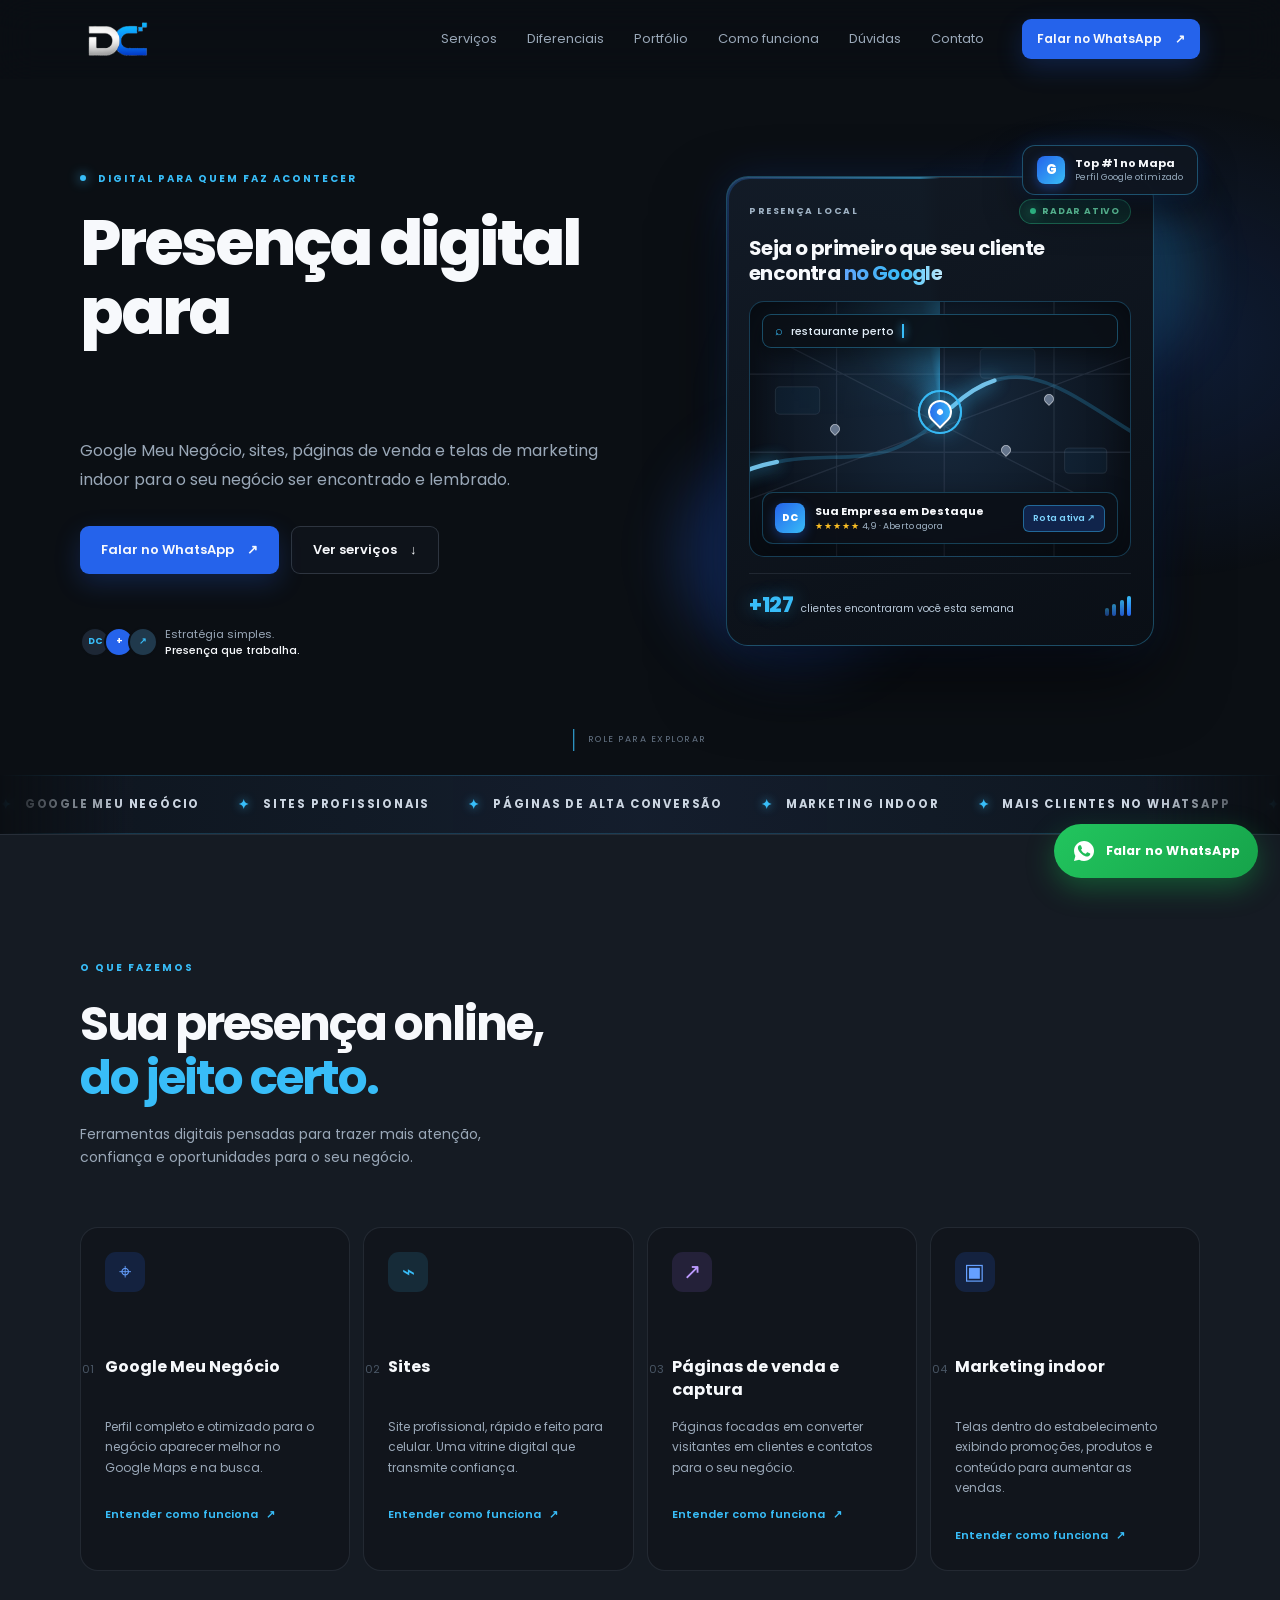
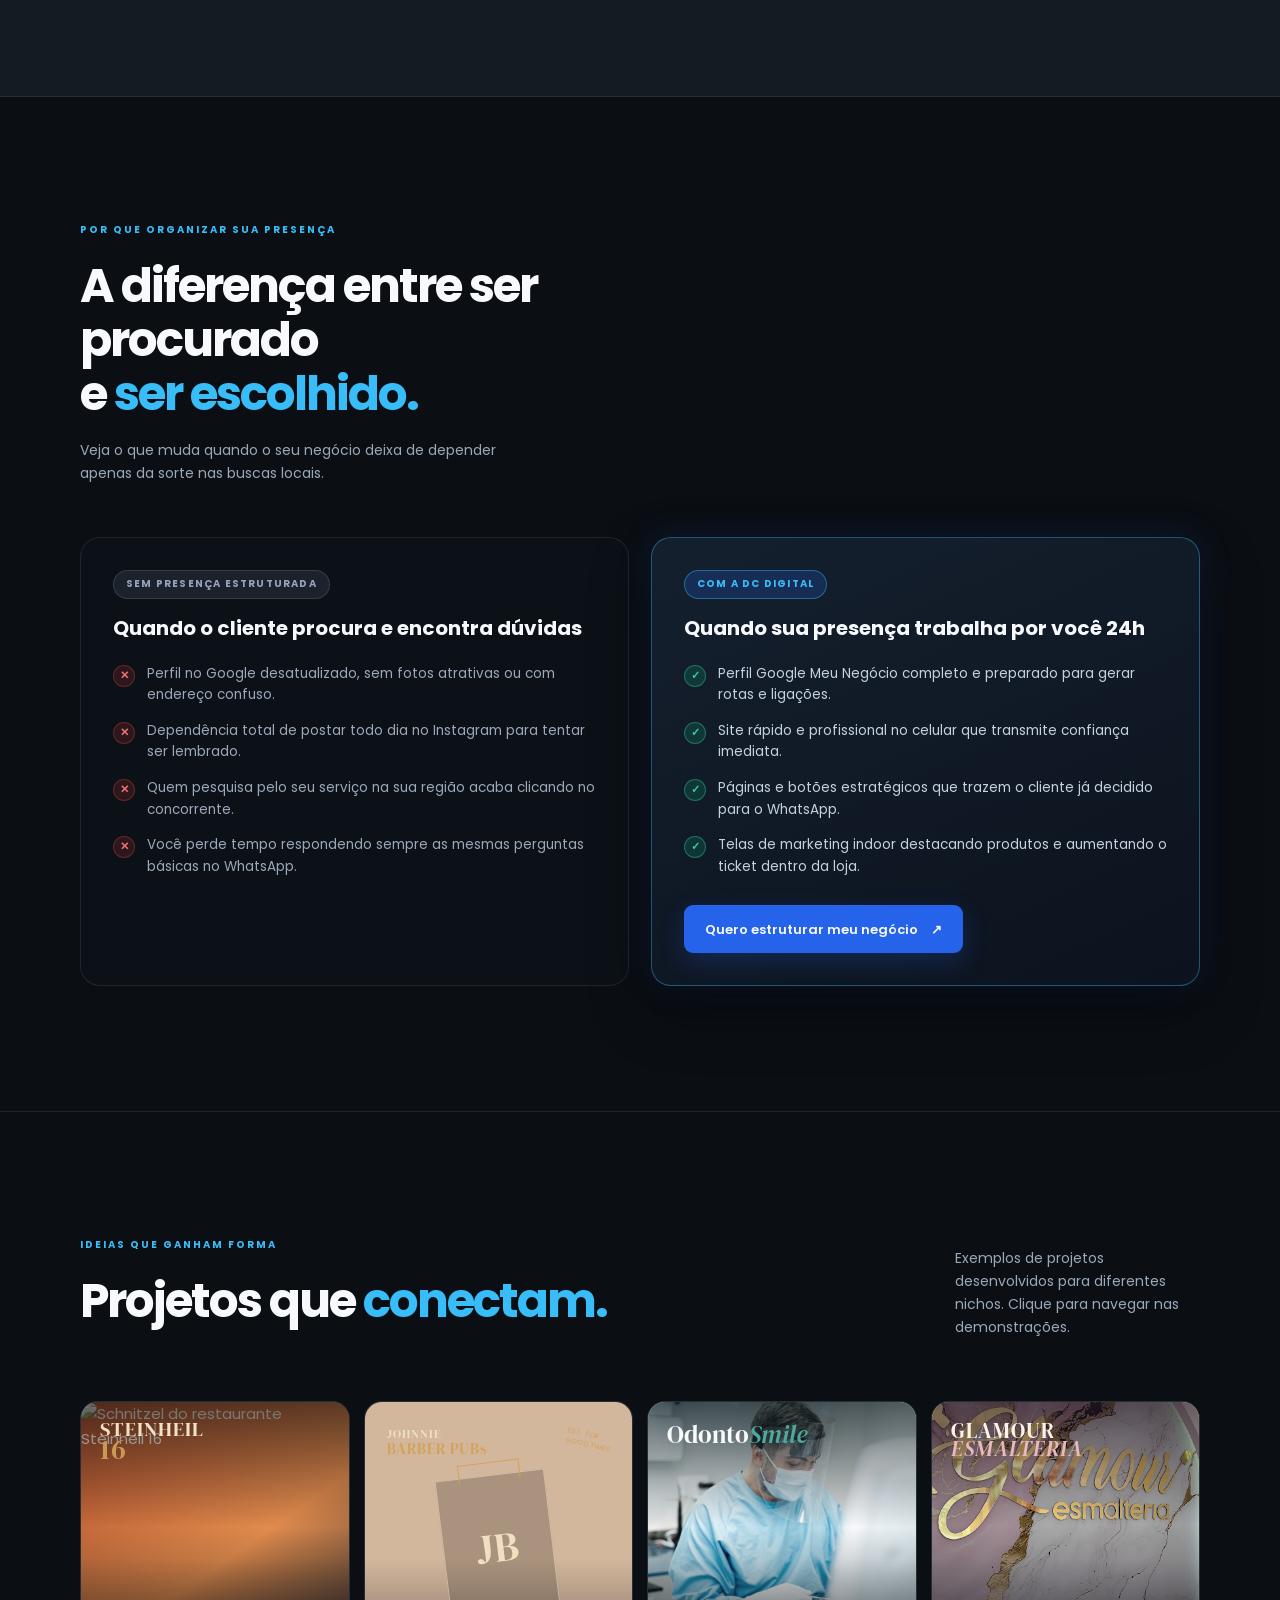
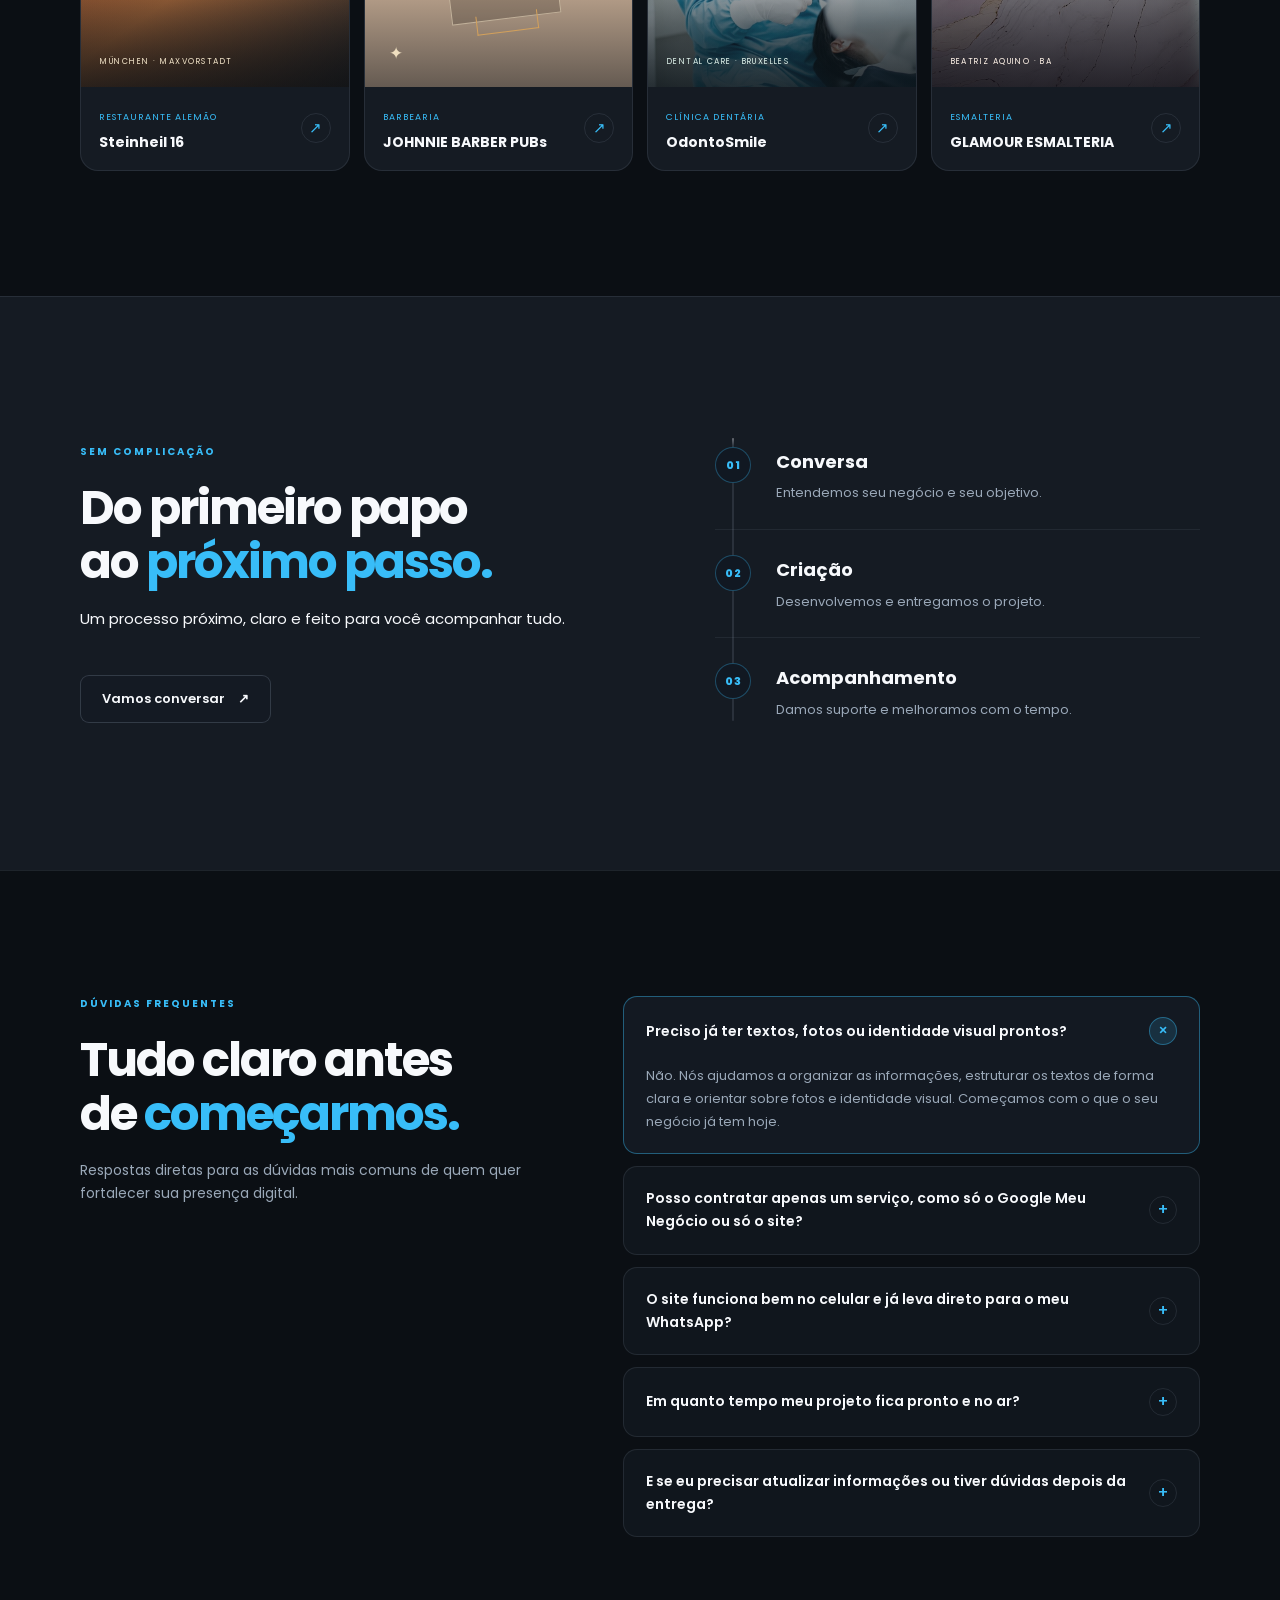
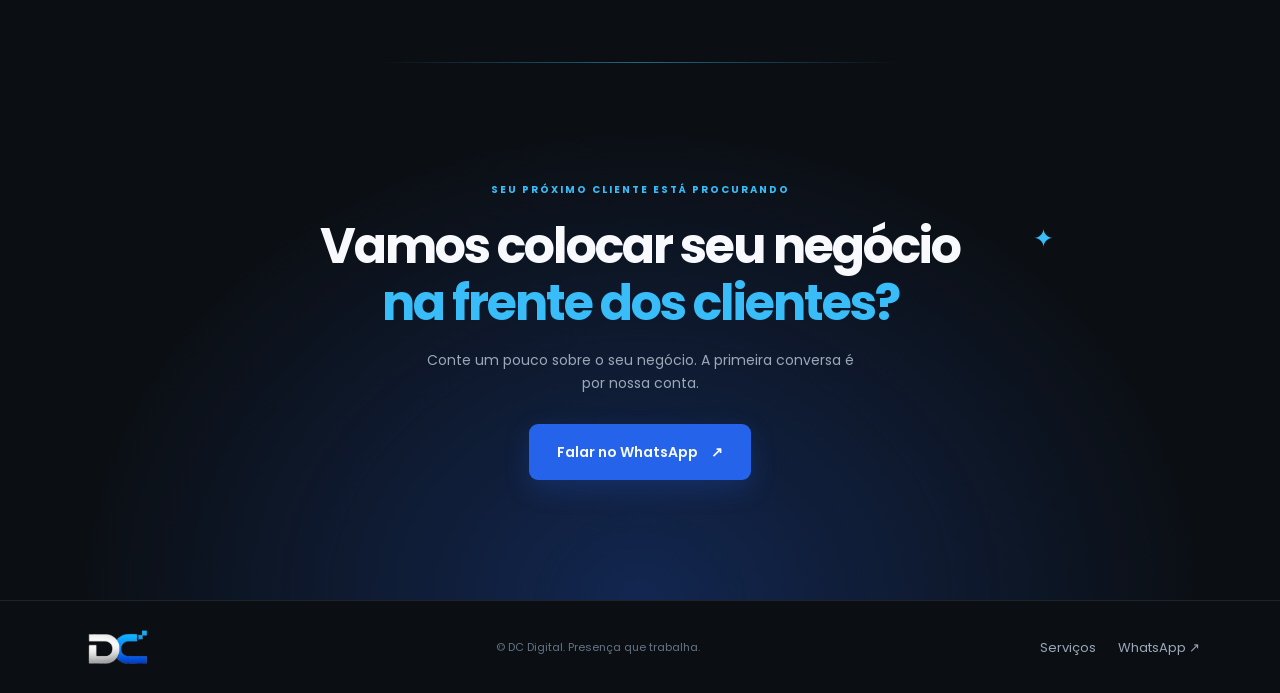
==== index.html @ 8aa562e2 "Add rotating hero niches, infinite marquee strip, cursor spotlight cards, and energized process time" ====
<!doctype html>
<html lang="pt-BR" data-whatsapp-number="5577999172059">
  <head>
    <meta charset="UTF-8" />
    <meta name="viewport" content="width=device-width, initial-scale=1.0" />
    <meta name="description" content="A DC Digital cria presença digital para negócios locais com Google Meu Negócio, sites, páginas de venda e marketing indoor." />
    <meta name="theme-color" content="#0b0f14" />
    <link rel="canonical" href="https://dcdigital.tec.br/" />
    <meta property="og:type" content="website" />
    <meta property="og:locale" content="pt_BR" />
    <meta property="og:url" content="https://dcdigital.tec.br/" />
    <meta property="og:site_name" content="DC Digital" />
    <meta property="og:title" content="DC Digital | Presença digital para negócios locais" />
    <meta property="og:description" content="Google Meu Negócio, sites, páginas de venda e telas de marketing indoor para o seu negócio ser encontrado e lembrado." />
    <meta property="og:image" content="https://dcdigital.tec.br/imagens/Logo.png" />
    <meta name="twitter:card" content="summary_large_image" />
    <meta name="twitter:title" content="DC Digital | Presença digital para negócios locais" />
    <meta name="twitter:description" content="Google Meu Negócio, sites, páginas de venda e telas de marketing indoor para o seu negócio ser encontrado e lembrado." />
    <meta name="twitter:image" content="https://dcdigital.tec.br/imagens/Logo.png" />
    <title>DC Digital | Presença digital para negócios locais</title>
    <link rel="icon" type="image/png" href="imagens/logo-symbol.png" />
    <link rel="apple-touch-icon" href="imagens/logo-symbol.png" />
    <link rel="preconnect" href="https://fonts.googleapis.com" />
    <link rel="preconnect" href="https://fonts.gstatic.com" crossorigin />
    <link href="https://fonts.googleapis.com/css2?family=DM+Serif+Display:ital@0;1&family=Poppins:wght@400;500;600;700;800&display=swap" rel="stylesheet" />
    <link rel="stylesheet" href="styles.css?v=5" />
    <script defer src="script.js?v=5"></script>
    <script defer src="hero-interactions.js?v=5"></script>
    <script type="application/ld+json">
      {
        "@context": "https://schema.org",
        "@graph": [
          {
            "@type": "ProfessionalService",
            "@id": "https://dcdigital.tec.br/#organization",
            "name": "DC Digital",
            "url": "https://dcdigital.tec.br/",
            "logo": "https://dcdigital.tec.br/imagens/Logo.png",
            "image": "https://dcdigital.tec.br/imagens/Logo.png",
            "description": "Presença digital para negócios locais com Google Meu Negócio, sites profissionais, páginas de venda e marketing indoor.",
            "telephone": "+55-77-99917-2059",
            "areaServed": "BR",
            "knowsAbout": [
              "Google Meu Negócio",
              "Criação de Sites",
              "Páginas de Venda e Captura",
              "Marketing Indoor"
            ]
          },
          {
            "@type": "FAQPage",
            "mainEntity": [
              {
                "@type": "Question",
                "name": "Preciso já ter textos, fotos ou identidade visual prontos?",
                "acceptedAnswer": {
                  "@type": "Answer",
                  "text": "Não. Nós ajudamos a organizar as informações, estruturar os textos de forma clara e orientar sobre fotos e identidade visual. Começamos com o que o seu negócio já tem hoje."
                }
              },
              {
                "@type": "Question",
                "name": "Posso contratar apenas um serviço, como só o Google Meu Negócio ou só o site?",
                "acceptedAnswer": {
                  "@type": "Answer",
                  "text": "Sim! Você não precisa contratar pacotes fechados. Na nossa conversa inicial, entendemos o momento atual da sua empresa e indicamos a solução que trará retorno mais rápido."
                }
              },
              {
                "@type": "Question",
                "name": "O site funciona bem no celular e já leva direto para o meu WhatsApp?",
                "acceptedAnswer": {
                  "@type": "Answer",
                  "text": "Com certeza. Todos os nossos projetos são desenhados primeiro para telas de celular e contam com botões estratégicos integrados ao seu WhatsApp."
                }
              }
            ]
          }
        ]
      }
    </script>
  </head>
  <body>
    <header class="site-header" id="top">
      <div class="container header-inner">
        <a class="brand" href="#top" aria-label="DC Digital, início">
          <img class="brand-logo" src="imagens/logo-symbol.png" alt="DC Digital" />
        </a>
        <nav class="desktop-nav" aria-label="Navegação principal">
          <a href="#servicos">Serviços</a>
          <a href="#comparativo">Diferenciais</a>
          <a href="#portfolio">Portfólio</a>
          <a href="#processo">Como funciona</a>
          <a href="#duvidas">Dúvidas</a>
          <a href="#contato">Contato</a>
        </nav>
        <a class="button button-small button-primary header-cta whatsapp-link" data-whatsapp-text="Olá! Vim pelo topo do site da DC Digital e quero fortalecer a presença digital do meu negócio." href="#contato">
          Falar no WhatsApp <span aria-hidden="true">↗</span>
        </a>
        <button class="menu-toggle" type="button" aria-label="Abrir menu" aria-expanded="false" aria-controls="mobile-menu">
          <span></span><span></span><span></span>
        </button>
      </div>
      <nav class="mobile-nav" id="mobile-menu" aria-label="Navegação móvel">
        <a href="#servicos">Serviços</a>
        <a href="#comparativo">Diferenciais</a>
        <a href="#portfolio">Portfólio</a>
        <a href="#processo">Como funciona</a>
        <a href="#duvidas">Dúvidas</a>
        <a href="#contato">Contato</a>
        <a class="button button-primary whatsapp-link" data-whatsapp-text="Olá! Vim pelo menu do site da DC Digital e quero conversar sobre o meu negócio." href="#contato">Falar no WhatsApp <span aria-hidden="true">↗</span></a>
      </nav>
    </header>

    <main>
      <section class="hero section-grid" aria-labelledby="hero-title">
        <div class="container hero-content">
          <div class="hero-copy reveal">
            <p class="eyebrow"><span class="eyebrow-dot"></span> Digital para quem faz acontecer</p>
            <h1 id="hero-title">Presença digital para <span class="hero-rotating-word" data-rotating-word>negócios locais</span></h1>
            <p class="hero-text">Google Meu Negócio, sites, páginas de venda e telas de marketing indoor para o seu negócio ser encontrado e lembrado.</p>
            <div class="hero-actions"><a class="button button-primary whatsapp-link" data-whatsapp-text="Olá! Vim pelo site da DC Digital e quero colocar meu negócio em destaque no Google e no digital." href="#contato">Falar no WhatsApp <span aria-hidden="true">↗</span></a><a class="button button-secondary" href="#servicos">Ver serviços <span aria-hidden="true">↓</span></a></div>
            <div class="hero-proof" aria-label="Especialidade da DC Digital"><div class="avatar-stack" aria-hidden="true"><span>DC</span><span>+</span><span>↗</span></div><p>Estratégia simples.<br /><strong>Presença que trabalha.</strong></p></div>
          </div>
          <div class="hero-visual hero-visual-modern reveal reveal-delay" aria-label="Demonstração ilustrativa de um negócio encontrado no Google">
            <div class="visual-glow"></div>
            <div class="cinematic-ambient-orb orb-a" aria-hidden="true"></div>
            <div class="cinematic-ambient-orb orb-b" aria-hidden="true"></div>

            <div class="hero-float-card hero-float-google" data-parallax-depth="1.5" tabindex="0">
              <span class="hero-float-icon">G</span>
              <div>
                <strong>Top #1 no Mapa</strong>
                <small>Perfil Google otimizado</small>
              </div>
            </div>

            <div class="dashboard-card dashboard-card-modern" data-hero-card>
              <div class="card-border-beam" aria-hidden="true"></div>
              <div class="dashboard-top modern-top">
                <span class="mini-label">PRESENÇA LOCAL</span>
                <span class="live-dot"><i></i> RADAR ATIVO</span>
              </div>
              <div class="modern-title">Seja o primeiro que seu cliente encontra <span>no Google</span></div>

              <div class="map-panel map-panel-modern">
                <div class="map-radar-sweep" aria-hidden="true"></div>
                <div class="map-search">
                  <span class="search-icon">⌕</span>
                  <span class="map-search-text" data-search-text></span>
                  <i aria-hidden="true"></i>
                </div>

                <svg class="map-svg" viewBox="0 0 360 220" aria-hidden="true">
                  <path d="M-20 58H380M-20 132H380M82-15V235M184-15V235M288-15V235M18 22L345 190M-10 180L365 40" />
                  <path class="map-road-main" d="M-20 156C72 114 114 166 184 96S296 74 380 124" />
                  <path class="map-road-pulse" d="M-20 156C72 114 114 166 184 96S296 74 380 124" />
                  <rect x="24" y="70" width="42" height="26" rx="4" />
                  <rect x="218" y="34" width="52" height="28" rx="4" />
                  <rect x="298" y="128" width="40" height="24" rx="4" />
                </svg>

                <span class="map-pin map-pin-muted map-pin-a" data-pin-message="Busca a 400m" tabindex="0"><b>Busca a 400m</b></span>
                <span class="map-pin map-pin-muted map-pin-b" data-pin-message="Cliente próximo" tabindex="0"><b>Cliente próximo</b></span>
                <span class="map-pin map-pin-muted map-pin-c" data-pin-message="Rota iniciada" tabindex="0"><b>Rota iniciada</b></span>
                <span class="map-pin map-pin-client" data-pin-message="Sua empresa em destaque" tabindex="0">
                  <i></i>
                  <b>Sua empresa em destaque</b>
                </span>

                <div class="business-profile">
                  <div class="profile-heading">
                    <span class="profile-avatar">DC</span>
                    <div class="profile-info">
                      <strong>Sua Empresa em Destaque</strong>
                      <small><span class="stars">★★★★★</span> 4,9 · Aberto agora</small>
                    </div>
                    <span class="profile-badge">Rota ativa ↗</span>
                  </div>
                </div>
              </div>

              <div class="hero-metrics-bar">
                <div class="hero-counter">
                  <strong data-counter>+127</strong>
                  <span>clientes encontraram você esta semana</span>
                </div>
                <div class="hero-signal" aria-label="Alcance em alta">
                  <div class="signal-bars"><i></i><i></i><i></i><i></i></div>
                </div>
              </div>
            </div>

            <div class="cinematic-toast-stage" aria-live="polite">
              <div class="hero-notification notification-call">
                <span class="notif-icon icon-wa">◔</span>
                <div>
                  <strong>Novo contato no WhatsApp</strong>
                  <small>Cliente veio pelo Google · agora</small>
                </div>
              </div>
              <div class="hero-notification notification-review">
                <span class="notif-icon icon-star">★</span>
                <div>
                  <strong>Nova avaliação 5,0 estrelas</strong>
                  <small>"Atendimento excelente!" · há 2 min</small>
                </div>
              </div>
              <div class="hero-notification notification-message">
                <span class="notif-icon icon-route">↗</span>
                <div>
                  <strong>Cliente iniciou rota no Maps</strong>
                  <small>A 600m do seu endereço · agora</small>
                </div>
              </div>
            </div>
          </div>
        </div><a class="scroll-hint" href="#servicos" aria-label="Rolar para serviços"><span></span> role para explorar</a>
      </section>

      <div class="marquee-strip" aria-label="Soluções e segmentos atendidos pela DC Digital">
        <div class="marquee-track">
          <div class="marquee-group">
            <span><i>✦</i> GOOGLE MEU NEGÓCIO</span>
            <span><i>✦</i> SITES PROFISSIONAIS</span>
            <span><i>✦</i> PÁGINAS DE ALTA CONVERSÃO</span>
            <span><i>✦</i> MARKETING INDOOR</span>
            <span><i>✦</i> MAIS CLIENTES NO WHATSAPP</span>
            <span><i>✦</i> CLÍNICAS E CONSULTÓRIOS</span>
            <span><i>✦</i> RESTAURANTES E BARES</span>
            <span><i>✦</i> BARBEARIAS E SALÕES</span>
            <span><i>✦</i> DESTAQUE NAS BUSCAS LOCAIS</span>
          </div>
          <div class="marquee-group" aria-hidden="true">
            <span><i>✦</i> GOOGLE MEU NEGÓCIO</span>
            <span><i>✦</i> SITES PROFISSIONAIS</span>
            <span><i>✦</i> PÁGINAS DE ALTA CONVERSÃO</span>
            <span><i>✦</i> MARKETING INDOOR</span>
            <span><i>✦</i> MAIS CLIENTES NO WHATSAPP</span>
            <span><i>✦</i> CLÍNICAS E CONSULTÓRIOS</span>
            <span><i>✦</i> RESTAURANTES E BARES</span>
            <span><i>✦</i> BARBEARIAS E SALÕES</span>
            <span><i>✦</i> DESTAQUE NAS BUSCAS LOCAIS</span>
          </div>
        </div>
      </div>

      <section class="services section-pad" id="servicos" aria-labelledby="services-title">
        <div class="container">
          <div class="section-heading reveal"><p class="eyebrow">O que fazemos</p><h2 id="services-title">Sua presença online,<br /><span>do jeito certo.</span></h2><p>Ferramentas digitais pensadas para trazer mais atenção, confiança e oportunidades para o seu negócio.</p></div>
          <div class="services-grid">
            <article class="service-card spotlight-card reveal"><div class="service-icon icon-blue" aria-hidden="true">⌖</div><span class="card-number">01</span><h3>Google Meu Negócio</h3><p>Perfil completo e otimizado para o negócio aparecer melhor no Google Maps e na busca.</p><a href="servicos.html#google" class="text-link">Entender como funciona <span aria-hidden="true">↗</span></a></article>
            <article class="service-card spotlight-card reveal reveal-delay-1"><div class="service-icon icon-cyan" aria-hidden="true">⌁</div><span class="card-number">02</span><h3>Sites</h3><p>Site profissional, rápido e feito para celular. Uma vitrine digital que transmite confiança.</p><a href="servicos.html#sites" class="text-link">Entender como funciona <span aria-hidden="true">↗</span></a></article>
            <article class="service-card spotlight-card reveal reveal-delay-2"><div class="service-icon icon-purple" aria-hidden="true">↗</div><span class="card-number">03</span><h3>Páginas de venda e captura</h3><p>Páginas focadas em converter visitantes em clientes e contatos para o seu negócio.</p><a href="servicos.html#paginas" class="text-link">Entender como funciona <span aria-hidden="true">↗</span></a></article>
            <article class="service-card spotlight-card reveal reveal-delay-3"><div class="service-icon icon-blue" aria-hidden="true">▣</div><span class="card-number">04</span><h3>Marketing indoor</h3><p>Telas dentro do estabelecimento exibindo promoções, produtos e conteúdo para aumentar as vendas.</p><a href="servicos.html#indoor" class="text-link">Entender como funciona <span aria-hidden="true">↗</span></a></article>
          </div>
        </div>
      </section>

      <section class="comparison section-pad" id="comparativo" aria-labelledby="comparison-title">
        <div class="container">
          <div class="section-heading reveal">
            <p class="eyebrow">Por que organizar sua presença</p>
            <h2 id="comparison-title">A diferença entre ser procurado<br />e <span>ser escolhido.</span></h2>
            <p>Veja o que muda quando o seu negócio deixa de depender apenas da sorte nas buscas locais.</p>
          </div>
          <div class="comparison-grid">
            <article class="compare-card compare-before spotlight-card reveal">
              <span class="compare-badge badge-muted">Sem presença estruturada</span>
              <h3>Quando o cliente procura e encontra dúvidas</h3>
              <ul class="compare-list">
                <li><span class="icon-no" aria-hidden="true">✕</span> Perfil no Google desatualizado, sem fotos atrativas ou com endereço confuso.</li>
                <li><span class="icon-no" aria-hidden="true">✕</span> Dependência total de postar todo dia no Instagram para tentar ser lembrado.</li>
                <li><span class="icon-no" aria-hidden="true">✕</span> Quem pesquisa pelo seu serviço na sua região acaba clicando no concorrente.</li>
                <li><span class="icon-no" aria-hidden="true">✕</span> Você perde tempo respondendo sempre as mesmas perguntas básicas no WhatsApp.</li>
              </ul>
            </article>
            <article class="compare-card compare-after spotlight-card reveal reveal-delay-1">
              <span class="compare-badge badge-highlight">Com a DC Digital</span>
              <h3>Quando sua presença trabalha por você 24h</h3>
              <ul class="compare-list">
                <li><span class="icon-yes" aria-hidden="true">✓</span> Perfil Google Meu Negócio completo e preparado para gerar rotas e ligações.</li>
                <li><span class="icon-yes" aria-hidden="true">✓</span> Site rápido e profissional no celular que transmite confiança imediata.</li>
                <li><span class="icon-yes" aria-hidden="true">✓</span> Páginas e botões estratégicos que trazem o cliente já decidido para o WhatsApp.</li>
                <li><span class="icon-yes" aria-hidden="true">✓</span> Telas de marketing indoor destacando produtos e aumentando o ticket dentro da loja.</li>
              </ul>
              <a class="button button-primary whatsapp-link compare-cta" data-whatsapp-text="Olá! Vi o comparativo no site da DC Digital e quero estruturar a presença digital do meu negócio." href="#contato">
                Quero estruturar meu negócio <span aria-hidden="true">↗</span>
              </a>
            </article>
          </div>
        </div>
      </section>

      <section class="portfolio section-pad" id="portfolio" aria-labelledby="portfolio-title">
        <div class="container">
          <div class="section-heading portfolio-heading reveal"><div><p class="eyebrow">Ideias que ganham forma</p><h2 id="portfolio-title">Projetos que <span>conectam.</span></h2></div><p>Exemplos de projetos desenvolvidos para diferentes nichos. Clique para navegar nas demonstrações.</p></div>
          <div class="portfolio-grid">
            <article class="project-card project-restaurant reveal"><a class="project-card-hit" href="restaurante.html" aria-label="Conhecer página de referência do Steinheil 16"><div class="project-art" role="img" aria-label="Imagem de referência do restaurante Steinheil 16"><div class="restaurant-card-brand">STEINHEIL<br /><strong>16</strong></div><div class="restaurant-card-image"><img src="https://cdn.prod.website-files.com/65c3b4971cfc9b8206b994d2/6adef4939ea64756f86c7ba3_Steinheil_Okt_2026-157-p-800.avif" alt="Schnitzel do restaurante Steinheil 16" /></div><span class="restaurant-card-label">MÜNCHEN · MAXVORSTADT</span></div><div class="project-info"><div><span class="project-tag">Restaurante alemão</span><h3>Steinheil 16</h3></div><span class="project-link" aria-hidden="true">↗</span></div></a></article>
            <article class="project-card project-barber reveal reveal-delay-1"><a class="project-card-hit" href="barbearia.html" aria-label="Conhecer página de referência da JOHNNIE BARBER PUBs"><div class="project-art" role="img" aria-label="Imagem de referência da página JOHNNIE BARBER PUBs"><div class="barber-card-brand">JOHNNIE<br /><strong>BARBER PUBs</strong></div><div class="barber-card-monogram">JB</div><span class="barber-card-stamp">EST. FOR<br />GOOD TIMES</span><span class="barber-card-star">✦</span></div><div class="project-info"><div><span class="project-tag">Barbearia</span><h3>JOHNNIE BARBER PUBs</h3></div><span class="project-link" aria-hidden="true">↗</span></div></a></article>
            <article class="project-card project-clinic reveal reveal-delay-2"><a class="project-card-hit" href="clinica.html" aria-label="Conhecer página de referência da OdontoSmile"><div class="project-art" role="img" aria-label="Imagem de referência da clínica OdontoSmile"><div class="clinic-card-image"><img src="imagens/odontosmile-clinica.jpeg" alt="Interior da clínica OdontoSmile" /></div><div class="clinic-card-brand">Odonto<em>Smile</em></div><span class="clinic-card-label">DENTAL CARE · BRUXELLES</span></div><div class="project-info"><div><span class="project-tag">Clínica dentária</span><h3>OdontoSmile</h3></div><span class="project-link" aria-hidden="true">↗</span></div></a></article>
            <article class="project-card project-salon reveal reveal-delay-3"><a class="project-card-hit" href="salao.html" aria-label="Conhecer página de referência da GLAMOUR ESMALTERIA BEATRIZ AQUINO"><div class="project-art" role="img" aria-label="Imagem de referência da GLAMOUR ESMALTERIA BEATRIZ AQUINO"><div class="salon-card-image"><img src="imagens/glamour-esmalteria.jpeg" alt="Foto pública da GLAMOUR ESMALTERIA BEATRIZ AQUINO" /></div><div class="salon-card-brand">GLAMOUR<br /><em>ESMALTERIA</em></div><span class="salon-card-label">BEATRIZ AQUINO · BA</span></div><div class="project-info"><div><span class="project-tag">Esmalteria</span><h3>GLAMOUR ESMALTERIA</h3></div><span class="project-link" aria-hidden="true">↗</span></div></a></article>
          </div>
        </div>
      </section>

      <section class="process section-pad" id="processo" aria-labelledby="process-title">
        <div class="container process-layout"><div class="section-heading reveal"><p class="eyebrow">Sem complicação</p><h2 id="process-title">Do primeiro papo<br />ao <span>próximo passo.</span></h2><p>Um processo próximo, claro e feito para você acompanhar tudo.</p><a class="button button-secondary whatsapp-link" data-whatsapp-text="Olá! Quero entender como funciona o processo da DC Digital para o meu negócio." href="#contato">Vamos conversar <span aria-hidden="true">↗</span></a></div><ol class="steps steps-energized"><div class="steps-energy-track" aria-hidden="true"><span class="steps-energy-beam"></span></div><li class="step reveal reveal-delay-1"><span class="step-number">01</span><div><h3>Conversa</h3><p>Entendemos seu negócio e seu objetivo.</p></div></li><li class="step reveal reveal-delay-2"><span class="step-number">02</span><div><h3>Criação</h3><p>Desenvolvemos e entregamos o projeto.</p></div></li><li class="step reveal reveal-delay-3"><span class="step-number">03</span><div><h3>Acompanhamento</h3><p>Damos suporte e melhoramos com o tempo.</p></div></li></ol></div>
      </section>

      <section class="faq section-pad" id="duvidas" aria-labelledby="faq-title">
        <div class="container faq-layout">
          <div class="section-heading reveal">
            <p class="eyebrow">Dúvidas frequentes</p>
            <h2 id="faq-title">Tudo claro antes<br />de <span>começarmos.</span></h2>
            <p>Respostas diretas para as dúvidas mais comuns de quem quer fortalecer sua presença digital.</p>
          </div>
          <div class="faq-list">
            <details class="faq-item reveal" open>
              <summary>Preciso já ter textos, fotos ou identidade visual prontos?</summary>
              <p>Não. Nós ajudamos a organizar as informações, estruturar os textos de forma clara e orientar sobre fotos e identidade visual. Começamos com o que o seu negócio já tem hoje.</p>
            </details>
            <details class="faq-item reveal reveal-delay-1">
              <summary>Posso contratar apenas um serviço, como só o Google Meu Negócio ou só o site?</summary>
              <p>Sim! Você não precisa contratar pacotes fechados. Na nossa conversa inicial, entendemos o momento atual da sua empresa e indicamos a solução que trará retorno mais rápido.</p>
            </details>
            <details class="faq-item reveal reveal-delay-2">
              <summary>O site funciona bem no celular e já leva direto para o meu WhatsApp?</summary>
              <p>Com certeza. Todos os nossos projetos são desenhados primeiro para telas de celular (onde a maioria dos clientes pesquisa) e contam com botões estratégicos integrados ao seu WhatsApp.</p>
            </details>
            <details class="faq-item reveal reveal-delay-3">
              <summary>Em quanto tempo meu projeto fica pronto e no ar?</summary>
              <p>A otimização do Google Meu Negócio e páginas de captura levam poucos dias. Sites completos e projetos de marketing indoor têm prazos combinados já no primeiro papo, com acompanhamento em cada etapa.</p>
            </details>
            <details class="faq-item reveal reveal-delay-3">
              <summary>E se eu precisar atualizar informações ou tiver dúvidas depois da entrega?</summary>
              <p>Você não fica na mão. Entregamos tudo funcionando e explicado de um jeito simples, além de continuarmos próximos para suporte, ajustes e novas campanhas.</p>
            </details>
          </div>
        </div>
      </section>

      <section class="contact-cta" id="contato" aria-labelledby="contact-title"><div class="container cta-inner reveal"><div class="cta-decoration" aria-hidden="true">✦</div><p class="eyebrow">Seu próximo cliente está procurando</p><h2 id="contact-title">Vamos colocar seu negócio<br /><span>na frente dos clientes?</span></h2><p>Conte um pouco sobre o seu negócio. A primeira conversa é por nossa conta.</p><a class="button button-large button-primary whatsapp-link" data-whatsapp-text="Olá! Vim pelo site da DC Digital e quero fazer um diagnóstico gratuito da presença digital do meu negócio." href="#contato">Falar no WhatsApp <span aria-hidden="true">↗</span></a></div></section>
    </main>

    <footer class="site-footer"><div class="container footer-inner"><a class="brand" href="#top" aria-label="DC Digital, início"><img class="brand-logo" src="imagens/logo-symbol.png" alt="DC Digital" /></a><p>© DC Digital. Presença que trabalha.</p><div class="footer-links"><a href="servicos.html">Serviços</a><a class="whatsapp-link" data-whatsapp-text="Olá! Vim pelo rodapé do site da DC Digital e gostaria de mais informações." href="#contato">WhatsApp <span aria-hidden="true">↗</span></a></div></div></footer>
    <a class="floating-whatsapp whatsapp-link" data-whatsapp-text="Olá! Vim pelo botão do WhatsApp no site da DC Digital e quero conversar sobre o meu negócio." href="#contato" aria-label="Falar com a DC Digital pelo WhatsApp">
      <svg viewBox="0 0 24 24" width="24" height="24" fill="currentColor" aria-hidden="true">
        <path d="M12.03 2c-5.52 0-10 4.48-10 10 0 1.77.46 3.49 1.34 5.01L2 22l5.12-1.34A9.96 9.96 0 0 0 12.03 22c5.52 0 10-4.48 10-10s-4.48-10-10-10Zm5.82 14.12c-.24.68-1.4 1.3-1.95 1.38-.51.08-1.16.11-1.88-.12-.44-.14-1-.33-1.72-.64-3.03-1.31-5.01-4.36-5.16-4.56-.15-.2-1.23-1.64-1.23-3.13 0-1.49.78-2.22 1.06-2.52.28-.3.6-.38.8-.38.2 0 .4 0 .58.01.19.01.44-.07.68.52.25.6.85 2.08.92 2.23.08.15.13.33.03.53-.1.2-.15.33-.3.5-.15.18-.32.39-.45.53-.15.15-.31.31-.13.61.18.3.79 1.3 1.7 2.11 1.17 1.04 2.15 1.36 2.45 1.51.3.15.48.13.66-.08.18-.2.76-.88.96-1.19.2-.3.4-.25.68-.15.28.1 1.77.83 2.07.98.3.15.5.23.58.35.08.13.08.73-.17 1.41Z"/>
      </svg>
      <span class="floating-whatsapp-label">Falar no WhatsApp</span>
    </a>
  </body>
</html>
---- styles.css ----
:root { --blue: #2563eb; --cyan: #38bdf8; --brand-navy: #101923; --bg: #0b0f14; --graphite: #151b23; --white: #f7f9fc; --muted: #9aa8b8; --line: rgba(148, 163, 184, .14); --radius: 18px; }
* { box-sizing: border-box; }
html { scroll-behavior: smooth; }
body { margin: 0; background: var(--bg); color: var(--white); font-family: 'Poppins', sans-serif; font-size: 15px; line-height: 1.65; overflow-x: hidden; }
body:before { content: ''; position: fixed; inset: 0; pointer-events: none; opacity: .16; background-image: linear-gradient(rgba(255,255,255,.025) 1px, transparent 1px), linear-gradient(90deg, rgba(255,255,255,.025) 1px, transparent 1px); background-size: 54px 54px; mask-image: linear-gradient(to bottom, black, transparent 65%); z-index: -1; }
a { color: inherit; text-decoration: none; }
.container { width: min(1120px, calc(100% - 48px)); margin: 0 auto; }
.site-header { position: fixed; top: 0; left: 0; width: 100%; z-index: 20; border-bottom: 1px solid transparent; background: rgba(11, 15, 20, .72); backdrop-filter: blur(18px); transition: border-color .3s, background .3s; }
.site-header.scrolled { border-color: var(--line); background: rgba(11,15,20,.92); }
.header-inner { min-height: 78px; display: flex; align-items: center; gap: 38px; }
.brand { display: inline-flex; align-items: center; white-space: nowrap; }.brand-logo { width: 75px; height: 38px; display: block; object-fit: contain; object-position: center; }
.desktop-nav { display: flex; gap: 30px; align-items: center; margin-left: auto; }.desktop-nav a, .footer-links a { color: var(--muted); font-size: 13px; transition: color .2s; }.desktop-nav a:hover, .footer-links a:hover { color: var(--white); }
.button { min-height: 48px; display: inline-flex; align-items: center; justify-content: center; gap: 13px; padding: 0 21px; border-radius: 9px; font-size: 13px; font-weight: 600; transition: transform .25s, box-shadow .25s, background .25s; }.button:hover { transform: translateY(-2px); }.button-primary { background: var(--blue); box-shadow: 0 9px 26px rgba(37,99,235,.23); }.button-primary:hover { background: #3274f2; box-shadow: 0 12px 30px rgba(37,99,235,.4); }.button-secondary { border: 1px solid rgba(148,163,184,.24); color: var(--white); background: rgba(21,27,35,.4); }.button-secondary:hover { border-color: rgba(56,189,248,.65); background: rgba(56,189,248,.06); }.button-small { min-height: 40px; padding: 0 15px; font-size: 12px; }.button-large { min-height: 56px; padding: 0 28px; font-size: 14px; }
.menu-toggle, .mobile-nav { display: none; }
.hero { min-height: 740px; padding: 145px 0 90px; position: relative; display: flex; align-items: center; }.hero:after { content: ''; position: absolute; width: 700px; height: 500px; right: -220px; top: 90px; background: radial-gradient(ellipse, rgba(37,99,235,.17), transparent 68%); z-index: -1; }.hero-content { display: grid; grid-template-columns: 1.02fr .98fr; gap: 60px; align-items: center; }.eyebrow { color: var(--cyan); text-transform: uppercase; letter-spacing: 2px; font-size: 10px; font-weight: 700; margin: 0 0 20px; }.eyebrow-dot { width: 6px; height: 6px; display: inline-block; border-radius: 50%; background: var(--cyan); box-shadow: 0 0 12px var(--cyan); margin: 0 8px 1px 0; }
h1, h2, h3, p { margin-top: 0; }h1 { max-width: 650px; margin-bottom: 22px; font-size: clamp(42px, 5vw, 68px); line-height: 1.08; letter-spacing: -3px; font-weight: 800; }h1 span, h2 span { color: var(--cyan); } .hero-text { max-width: 550px; color: var(--muted); font-size: 16px; line-height: 1.8; margin-bottom: 31px; }.hero-actions { display: flex; flex-wrap: wrap; gap: 12px; }.hero-proof { display: flex; align-items: center; gap: 13px; margin-top: 52px; color: var(--muted); font-size: 11px; line-height: 1.5; }.hero-proof p { margin: 0; }.hero-proof strong { color: var(--white); font-weight: 500; }.avatar-stack { display: flex; }.avatar-stack span { width: 30px; height: 30px; margin-right: -6px; border: 2px solid var(--bg); border-radius: 50%; display: grid; place-items: center; font-size: 9px; font-weight: 700; background: #1d2735; color: var(--cyan); }.avatar-stack span:nth-child(2) { background: var(--blue); color: white; }.avatar-stack span:nth-child(3) { background: #20394c; color: var(--cyan); }
.scroll-hint { position: absolute; bottom: 24px; left: 50%; color: #657384; font-size: 9px; letter-spacing: 1.5px; text-transform: uppercase; transform: translateX(-50%); }.scroll-hint span { width: 1px; height: 22px; display: inline-block; vertical-align: middle; margin-right: 10px; background: var(--cyan); }

/* --- CINEMATIC HERO STAGE --- */
.hero-visual {
  position: relative;
  min-height: 540px;
  display: grid;
  place-items: center;
  padding: 28px 18px 36px;
}
.hero-visual-modern {
  --spot-x: 50%;
  --spot-y: 50%;
  --parallax-x: 0px;
  --parallax-y: 0px;
  --scroll-parallax: 0px;
  --tilt-x: 0deg;
  --tilt-y: 0deg;
  perspective: 1100px;
}
.visual-glow {
  width: 450px;
  height: 450px;
  position: absolute;
  border-radius: 50%;
  background: radial-gradient(circle, rgba(37, 99, 235, 0.38), rgba(56, 189, 248, 0.16) 45%, transparent 70%);
  filter: blur(22px);
  animation: glow-breathe 4.5s ease-in-out infinite alternate;
  pointer-events: none;
}
.cinematic-ambient-orb {
  position: absolute;
  border-radius: 50%;
  filter: blur(28px);
  pointer-events: none;
  z-index: 0;
}
.orb-a {
  width: 190px;
  height: 190px;
  top: 6%;
  right: 2%;
  background: rgba(56, 189, 248, 0.28);
  animation: orb-drift-a 6s ease-in-out infinite alternate;
}
.orb-b {
  width: 220px;
  height: 220px;
  bottom: 4%;
  left: 0%;
  background: rgba(37, 99, 235, 0.3);
  animation: orb-drift-b 7s ease-in-out infinite alternate;
}

.dashboard-card-modern {
  width: min(100%, 428px);
  padding: 22px;
  position: relative;
  z-index: 3;
  border-radius: 22px;
  border: 1px solid rgba(56, 189, 248, 0.32);
  background: linear-gradient(155deg, rgba(19, 27, 38, 0.94), rgba(10, 15, 22, 0.96));
  box-shadow:
    0 32px 70px rgba(0, 0, 0, 0.58),
    0 0 44px rgba(37, 99, 235, 0.18),
    inset 0 1px 0 rgba(255, 255, 255, 0.12);
  backdrop-filter: blur(16px);
  transform-style: preserve-3d;
  animation: cinematic-levitate 5.5s ease-in-out infinite;
  will-change: transform;
  overflow: hidden;
}

/* Travelling light beam around card perimeter */
.card-border-beam {
  position: absolute;
  inset: -60%;
  background: conic-gradient(
    from 0deg,
    transparent 0deg,
    transparent 270deg,
    rgba(37, 99, 235, 0.4) 310deg,
    rgba(56, 189, 248, 0.95) 355deg,
    transparent 360deg
  );
  animation: radar-spin 4.5s linear infinite;
  pointer-events: none;
  z-index: -1;
  opacity: 0.55;
}
.dashboard-card-modern::after {
  content: '';
  position: absolute;
  inset: 1.5px;
  border-radius: 20.5px;
  background: linear-gradient(155deg, rgba(18, 26, 37, 0.97), rgba(10, 15, 22, 0.98));
  z-index: -1;
  pointer-events: none;
}

.dashboard-top.modern-top {
  display: flex;
  justify-content: space-between;
  align-items: center;
  margin-bottom: 12px;
}
.mini-label {
  color: #9fb2c4;
  font-size: 9px;
  font-weight: 700;
  letter-spacing: 1.6px;
}
.live-dot {
  display: inline-flex;
  align-items: center;
  gap: 6px;
  padding: 4px 10px;
  border-radius: 999px;
  background: rgba(16, 185, 129, 0.14);
  border: 1px solid rgba(52, 211, 153, 0.38);
  color: #6ee7b7;
  font-size: 9px;
  font-weight: 700;
  letter-spacing: 0.8px;
}
.live-dot i {
  width: 6px;
  height: 6px;
  border-radius: 50%;
  background: #34d399;
  box-shadow: 0 0 12px #34d399;
  animation: live-pulse 1.3s ease-in-out infinite;
}

.modern-title {
  font-size: 20px;
  font-weight: 700;
  line-height: 1.24;
  letter-spacing: -0.6px;
  margin-bottom: 16px;
  color: var(--white);
}
.modern-title span {
  background: linear-gradient(90deg, #60a5fa, #38bdf8, #ffffff, #38bdf8, #60a5fa);
  background-size: 240% 100%;
  -webkit-background-clip: text;
  background-clip: text;
  color: transparent;
  animation: text-shimmer 3.8s linear infinite;
}

/* Map Stage */
.map-panel-modern {
  height: 256px;
  position: relative;
  overflow: hidden;
  border-radius: 15px;
  border: 1px solid rgba(56, 189, 248, 0.25);
  background: radial-gradient(circle at 50% 42%, #182b40, #0c131d 80%);
  box-shadow: inset 0 0 36px rgba(0, 0, 0, 0.55);
}

/* 360 degree cinematic radar sweep */
.map-radar-sweep {
  position: absolute;
  width: 340px;
  height: 340px;
  left: 50%;
  top: 43%;
  margin-left: -170px;
  margin-top: -170px;
  border-radius: 50%;
  background: conic-gradient(
    from 0deg,
    transparent 0deg,
    transparent 265deg,
    rgba(56, 189, 248, 0.05) 300deg,
    rgba(56, 189, 248, 0.32) 350deg,
    rgba(56, 189, 248, 0.58) 360deg
  );
  mask-image: radial-gradient(circle, black 12%, transparent 68%);
  -webkit-mask-image: radial-gradient(circle, black 12%, transparent 68%);
  animation: radar-spin 4s linear infinite;
  pointer-events: none;
  z-index: 2;
}

.map-svg {
  position: absolute;
  inset: 0;
  width: 100%;
  height: 100%;
  opacity: 0.9;
  z-index: 1;
}
.map-svg path {
  fill: none;
  stroke: rgba(148, 163, 184, 0.16);
  stroke-width: 1.25;
}
.map-svg .map-road-main {
  stroke: rgba(56, 189, 248, 0.25);
  stroke-width: 3.5;
  stroke-linecap: round;
}
.map-svg .map-road-pulse {
  stroke: #7dd3fc;
  stroke-width: 4;
  stroke-linecap: round;
  stroke-dasharray: 48 180;
  filter: drop-shadow(0 0 8px rgba(56, 189, 248, 1));
  animation: road-light-flow 2.4s linear infinite;
}
.map-svg rect {
  fill: rgba(56, 189, 248, 0.06);
  stroke: rgba(148, 163, 184, 0.16);
  stroke-width: 1;
}

/* Search Pill */
.map-search {
  height: 34px;
  position: absolute;
  z-index: 5;
  left: 12px;
  right: 12px;
  top: 12px;
  display: flex;
  align-items: center;
  gap: 8px;
  padding: 0 12px;
  border: 1px solid rgba(56, 189, 248, 0.35);
  border-radius: 9px;
  background: rgba(11, 16, 23, 0.9);
  backdrop-filter: blur(10px);
  box-shadow: 0 8px 20px rgba(0, 0, 0, 0.4);
  color: #e2eef8;
  font-size: 11px;
  font-weight: 500;
}
.search-icon {
  color: var(--cyan);
  font-size: 13px;
}
.map-search i {
  width: 2px;
  height: 14px;
  background: var(--cyan);
  box-shadow: 0 0 8px var(--cyan);
  animation: search-caret 0.7s steps(1) infinite;
}

/* Map Pins */
.map-pin {
  position: absolute;
  z-index: 4;
  width: 10px;
  height: 10px;
  border-radius: 50% 50% 50% 0;
  transform: rotate(-45deg);
  cursor: pointer;
  transition: filter 0.25s, transform 0.25s;
}
.map-pin-muted {
  background: #64748b;
  border: 1.5px solid rgba(255, 255, 255, 0.45);
}
.map-pin-a {
  left: 21%;
  top: 48%;
  animation: pin-radar-ping 4s ease-in-out 0.6s infinite;
}
.map-pin-b {
  right: 20%;
  top: 36%;
  animation: pin-radar-ping 4s ease-in-out 1.8s infinite;
}
.map-pin-c {
  left: 66%;
  top: 56%;
  animation: pin-radar-ping 4s ease-in-out 2.9s infinite;
}

.map-pin-client {
  left: 50%;
  top: 43%;
  margin-left: -12px;
  margin-top: -12px;
  width: 24px;
  height: 24px;
  background: linear-gradient(135deg, #2563eb, #38bdf8);
  border: 2.5px solid #ffffff;
  box-shadow: 0 0 24px rgba(56, 189, 248, 0.95);
  animation: client-pin-float 2.4s ease-in-out infinite;
}
.map-pin-client:before,
.map-pin-client:after {
  content: '';
  position: absolute;
  inset: -12px;
  border: 2px solid rgba(56, 189, 248, 0.85);
  border-radius: 50%;
  transform: rotate(45deg);
  animation: radar-wave 2.2s cubic-bezier(0.16, 1, 0.3, 1) infinite;
}
.map-pin-client:after {
  animation-delay: 1.1s;
}
.map-pin-client i {
  width: 6px;
  height: 6px;
  position: absolute;
  left: 6.5px;
  top: 6.5px;
  border-radius: 50%;
  background: white;
}

.map-pin b {
  position: absolute;
  left: 14px;
  bottom: 14px;
  z-index: 8;
  width: max-content;
  padding: 5px 9px;
  border: 1px solid rgba(56, 189, 248, 0.4);
  border-radius: 6px;
  color: #e6f4ff;
  background: rgba(11, 15, 20, 0.95);
  font: 600 8px 'Poppins', sans-serif;
  opacity: 0;
  pointer-events: none;
  transform: translateY(4px) rotate(45deg);
  transition: opacity 0.2s, transform 0.2s;
}
.map-pin:hover,
.map-pin:focus-visible,
.map-pin.pin-selected {
  filter: drop-shadow(0 0 8px var(--cyan));
  transform: rotate(-45deg) scale(1.3);
  outline: none;
}
.map-pin:hover b,
.map-pin:focus-visible b,
.map-pin.pin-selected b {
  opacity: 1;
  transform: translateY(0) rotate(45deg);
}

/* Sleek Compact Business Profile Dock inside Map */
.business-profile {
  position: absolute;
  z-index: 5;
  left: 12px;
  right: 12px;
  bottom: 12px;
  padding: 10px 12px;
  border: 1px solid rgba(56, 189, 248, 0.28);
  border-radius: 11px;
  background: rgba(11, 16, 23, 0.92);
  backdrop-filter: blur(12px);
  box-shadow: 0 12px 28px rgba(0, 0, 0, 0.45);
}
.profile-heading {
  display: flex;
  align-items: center;
  gap: 10px;
}
.profile-avatar {
  width: 30px;
  height: 30px;
  flex-shrink: 0;
  display: grid;
  place-items: center;
  border-radius: 8px;
  color: white;
  background: linear-gradient(135deg, var(--blue), var(--cyan));
  font-size: 10px;
  font-weight: 800;
  box-shadow: 0 4px 12px rgba(37, 99, 235, 0.4);
}
.profile-info {
  min-width: 0;
  flex: 1;
}
.profile-info strong {
  display: block;
  font-size: 11px;
  font-weight: 700;
  color: var(--white);
  line-height: 1.2;
  white-space: nowrap;
  overflow: hidden;
  text-overflow: ellipsis;
}
.profile-info small {
  display: block;
  margin-top: 2px;
  color: #9fb2c4;
  font-size: 9px;
  line-height: 1.2;
}
.profile-info .stars {
  color: #fbbf24;
  letter-spacing: 1px;
}
.profile-badge {
  flex-shrink: 0;
  padding: 5px 9px;
  border-radius: 6px;
  background: rgba(37, 99, 235, 0.25);
  border: 1px solid rgba(56, 189, 248, 0.45);
  color: #7dd3fc;
  font-size: 9px;
  font-weight: 600;
  animation: badge-glow 1.8s ease-in-out infinite alternate;
}

/* Bottom Metrics Bar */
.hero-metrics-bar {
  display: flex;
  align-items: center;
  justify-content: space-between;
  gap: 12px;
  margin-top: 16px;
  padding-top: 14px;
  border-top: 1px solid rgba(148, 163, 184, 0.14);
}
.hero-counter {
  display: flex;
  align-items: baseline;
  gap: 8px;
}
.hero-counter strong {
  display: inline-block;
  color: var(--cyan);
  font-size: 21px;
  font-weight: 800;
  letter-spacing: -0.5px;
  text-shadow: 0 0 18px rgba(56, 189, 248, 0.45);
}
.hero-counter strong.counter-bump {
  animation: counter-pop 0.55s cubic-bezier(0.22, 1, 0.36, 1);
}
.hero-counter span {
  color: #b6c6d6;
  font-size: 10.5px;
}
.signal-bars {
  display: flex;
  align-items: flex-end;
  gap: 3.5px;
  height: 20px;
}
.signal-bars i {
  width: 4px;
  border-radius: 2px;
  background: linear-gradient(to top, var(--blue), var(--cyan));
  transform-origin: bottom;
  animation: bar-grow 0.9s ease-in-out infinite alternate;
}
.signal-bars i:nth-child(1) { height: 8px; opacity: 0.5; }
.signal-bars i:nth-child(2) { height: 12px; opacity: 0.7; animation-delay: 0.18s; }
.signal-bars i:nth-child(3) { height: 16px; opacity: 0.85; animation-delay: 0.36s; }
.signal-bars i:nth-child(4) { height: 20px; animation-delay: 0.54s; }

/* Top-Right Satellite Badge */
.hero-float-card {
  position: absolute;
  z-index: 6;
  display: flex;
  align-items: center;
  gap: 10px;
  padding: 10px 14px;
  border: 1px solid rgba(56, 189, 248, 0.36);
  border-radius: 13px;
  background: rgba(15, 22, 32, 0.94);
  backdrop-filter: blur(12px);
  box-shadow: 0 18px 38px rgba(0, 0, 0, 0.48), 0 0 22px rgba(37, 99, 235, 0.2);
}
.hero-float-google {
  top: 0px;
  right: 2px;
  animation: satellite-float 3.8s ease-in-out infinite;
}
.hero-float-icon {
  width: 28px;
  height: 28px;
  display: grid;
  place-items: center;
  border-radius: 8px;
  color: white;
  background: linear-gradient(135deg, var(--blue), var(--cyan));
  font-size: 13px;
  font-weight: 800;
  box-shadow: 0 4px 12px rgba(37, 99, 235, 0.45);
}
.hero-float-card strong {
  display: block;
  font-size: 11px;
  color: var(--white);
  line-height: 1.2;
}
.hero-float-card small {
  display: block;
  margin-top: 2px;
  color: #94a9bc;
  font-size: 9px;
  line-height: 1.2;
}

/* Single-Slot Cinematic Toast Carousel (Zero Overlapping!) */
.cinematic-toast-stage {
  position: absolute;
  z-index: 6;
  left: 0;
  bottom: -2px;
  width: 270px;
  height: 54px;
  pointer-events: none;
}
.hero-notification {
  position: absolute;
  inset: 0;
  display: flex;
  align-items: center;
  gap: 10px;
  padding: 10px 14px;
  border: 1px solid rgba(56, 189, 248, 0.34);
  border-radius: 13px;
  background: rgba(13, 19, 28, 0.95);
  backdrop-filter: blur(14px);
  box-shadow: 0 18px 36px rgba(0, 0, 0, 0.52);
  opacity: 0;
  animation: cinematic-toast-cycle 9s cubic-bezier(0.22, 1, 0.36, 1) infinite;
}
.notification-call { animation-delay: 0s; }
.notification-review { animation-delay: 3s; }
.notification-message { animation-delay: 6s; }

.notif-icon {
  width: 28px;
  height: 28px;
  flex-shrink: 0;
  display: grid;
  place-items: center;
  border-radius: 8px;
  font-size: 13px;
  font-weight: 700;
}
.icon-wa {
  background: rgba(30, 188, 104, 0.2);
  color: #4ade80;
  border: 1px solid rgba(74, 222, 128, 0.4);
}
.icon-star {
  background: rgba(251, 191, 36, 0.18);
  color: #fbbf24;
  border: 1px solid rgba(251, 191, 36, 0.4);
}
.icon-route {
  background: rgba(56, 189, 248, 0.18);
  color: #38bdf8;
  border: 1px solid rgba(56, 189, 248, 0.4);
}
.hero-notification strong {
  display: block;
  font-size: 10.5px;
  color: var(--white);
  line-height: 1.25;
}
.hero-notification small {
  display: block;
  margin-top: 2px;
  color: #8fa3b5;
  font-size: 8.5px;
  line-height: 1.2;
}

/* Cinematic Keyframes */
@keyframes cinematic-levitate {
  0%, 100% {
    transform: translate3d(var(--parallax-x), calc(var(--parallax-y) + var(--scroll-parallax) + 4px), 0)
      rotateX(calc(var(--tilt-x) + 2deg))
      rotateY(calc(var(--tilt-y) - 2.5deg))
      rotateZ(1deg);
  }
  50% {
    transform: translate3d(var(--parallax-x), calc(var(--parallax-y) + var(--scroll-parallax) - 10px), 0)
      rotateX(calc(var(--tilt-x) - 2deg))
      rotateY(calc(var(--tilt-y) + 2.5deg))
      rotateZ(-0.6deg);
  }
}
@keyframes radar-spin {
  from { transform: rotate(0deg); }
  to { transform: rotate(360deg); }
}
@keyframes road-light-flow {
  from { stroke-dashoffset: 228; }
  to { stroke-dashoffset: 0; }
}
@keyframes client-pin-float {
  0%, 100% { transform: rotate(-45deg) translateY(0) scale(1); }
  50% { transform: rotate(-45deg) translateY(-6px) scale(1.08); }
}
@keyframes pin-radar-ping {
  0%, 65%, 100% {
    background: #64748b;
    box-shadow: none;
    transform: rotate(-45deg) scale(1);
  }
  80% {
    background: #38bdf8;
    box-shadow: 0 0 14px rgba(56, 189, 248, 1);
    transform: rotate(-45deg) scale(1.4);
  }
}
@keyframes radar-wave {
  0% { opacity: 0.9; transform: rotate(45deg) scale(0.45); }
  100% { opacity: 0; transform: rotate(45deg) scale(2.8); }
}
@keyframes satellite-float {
  0%, 100% { transform: translate3d(var(--parallax-x), var(--parallax-y), 0) translateY(0); }
  50% { transform: translate3d(var(--parallax-x), var(--parallax-y), 0) translateY(-9px); }
}
@keyframes cinematic-toast-cycle {
  0% {
    opacity: 0;
    transform: translateY(16px) scale(0.92);
    filter: blur(5px);
  }
  6%, 27% {
    opacity: 1;
    transform: translateY(0) scale(1);
    filter: blur(0);
  }
  33%, 100% {
    opacity: 0;
    transform: translateY(-12px) scale(0.95);
    filter: blur(4px);
  }
}
@keyframes counter-pop {
  0% { transform: scale(1); color: #ffffff; }
  45% { transform: scale(1.22); color: #7dd3fc; text-shadow: 0 0 24px rgba(56, 189, 248, 0.95); }
  100% { transform: scale(1); color: var(--cyan); }
}
@keyframes live-pulse {
  0%, 100% { opacity: 1; transform: scale(1); }
  50% { opacity: 0.4; transform: scale(0.78); }
}
@keyframes text-shimmer {
  0% { background-position: 0% center; }
  100% { background-position: 240% center; }
}
@keyframes badge-glow {
  from { box-shadow: 0 0 0 rgba(56, 189, 248, 0); }
  to { box-shadow: 0 0 16px rgba(56, 189, 248, 0.45); }
}
@keyframes glow-breathe {
  from { transform: scale(0.92); opacity: 0.7; }
  to { transform: scale(1.1); opacity: 1; }
}
@keyframes orb-drift-a {
  from { transform: translate(0, 0); }
  to { transform: translate(-26px, 22px); }
}
@keyframes orb-drift-b {
  from { transform: translate(0, 0); }
  to { transform: translate(28px, -20px); }
}
@keyframes bar-grow {
  from { transform: scaleY(0.4); }
  to { transform: scaleY(1.1); }
}
@keyframes search-caret {
  50% { opacity: 0; }
}

.section-pad { padding: 125px 0; }.services { background: var(--graphite); border-top: 1px solid var(--line); border-bottom: 1px solid var(--line); }.section-heading { max-width: 630px; }.section-heading h2 { margin-bottom: 18px; font-size: clamp(31px, 4vw, 47px); letter-spacing: -2px; line-height: 1.15; }.section-heading > p:last-child { color: var(--muted); max-width: 470px; font-size: 14px; }.services-grid { display: grid; grid-template-columns: repeat(4, 1fr); gap: 13px; margin-top: 58px; }.service-card { min-height: 300px; padding: 24px; position: relative; border: 1px solid var(--line); border-radius: var(--radius); background: rgba(11,15,20,.38); transition: transform .3s, border-color .3s, background .3s; }.service-card:hover { border-color: rgba(56,189,248,.4); background: rgba(37,99,235,.07); transform: translateY(-5px); }.service-icon { width: 40px; height: 40px; display: grid; place-items: center; border-radius: 11px; margin-bottom: 38px; font-size: 22px; }.icon-blue { background: rgba(37,99,235,.17); color: #65a0ff; }.icon-cyan { background: rgba(56,189,248,.13); color: var(--cyan); }.icon-purple { background: rgba(164,114,255,.13); color: #bd9bff; }.card-number { position: absolute; right: 23px; top: 26px; color: #4a5766; font-size: 11px; }.service-card h3 { max-width: 190px; min-height: 50px; margin-bottom: 12px; font-size: 16px; line-height: 1.45; }.service-card p { color: var(--muted); font-size: 12px; line-height: 1.7; }.text-link { display: inline-flex; gap: 8px; margin-top: 15px; color: var(--cyan); font-size: 11px; font-weight: 600; }.text-link:hover { color: white; }
.portfolio { background: var(--bg); }.portfolio-heading { display: flex; justify-content: space-between; align-items: end; max-width: none; }.portfolio-heading > p { max-width: 245px !important; margin-bottom: 7px; }.portfolio-grid { display: grid; grid-template-columns: repeat(4, 1fr); gap: 14px; margin-top: 55px; }.project-card { overflow: hidden; border: 1px solid var(--line); border-radius: var(--radius); background: var(--graphite); }.project-art { height: 285px; position: relative; overflow: hidden; }.project-art:after { content: ''; position: absolute; inset: 0; background: linear-gradient(180deg, transparent 55%, rgba(11,15,20,.55)); pointer-events: none; }.project-restaurant .project-art { background: linear-gradient(145deg, #ae4b29, #e18b4d 55%, #1d2630); }.project-barber .project-art { background: #d3b79d; color: #20201e; }.project-clinic .project-art { background: #739caa; }.project-salon .project-art { color: #422533; background: linear-gradient(140deg, #dbb2b1, #dfc5bd); }.project-info { min-height: 79px; padding: 16px 18px; display: flex; justify-content: space-between; align-items: center; }.project-tag { color: var(--cyan); font-size: 9px; text-transform: uppercase; letter-spacing: 1px; }.project-info h3 { margin: 3px 0 0; font-size: 14px; }.project-link { width: 30px; height: 30px; display: grid; place-items: center; border: 1px solid var(--line); border-radius: 50%; color: var(--cyan); transition: background .25s, color .25s, border-color .25s, transform .25s; }
.process { background: var(--graphite); border-top: 1px solid var(--line); }.process-layout { display: grid; grid-template-columns: 1fr 1fr; gap: 130px; align-items: center; }.process .button { margin-top: 28px; }.steps { margin: 0; padding: 0; list-style: none; }.step { display: flex; gap: 25px; align-items: flex-start; padding: 25px 0; border-bottom: 1px solid var(--line); }.step:first-child { padding-top: 0; }.step:last-child { border-bottom: 0; }.step-number { color: var(--cyan); font-size: 12px; font-weight: 700; letter-spacing: 1px; }.step h3 { margin: 0 0 6px; font-size: 18px; }.step p { margin: 0; color: var(--muted); font-size: 13px; }
.contact-cta { position: relative; padding: 120px 0; overflow: hidden; text-align: center; background: radial-gradient(ellipse at 50% 100%, rgba(37,99,235,.28), transparent 62%), var(--bg); }.contact-cta:before { content: ''; width: 520px; height: 1px; position: absolute; top: 0; left: 50%; background: linear-gradient(90deg, transparent, var(--cyan), transparent); opacity: .5; transform: translateX(-50%); }.cta-inner { position: relative; }.cta-decoration { position: absolute; right: 13%; top: 12%; color: var(--cyan); font-size: 25px; animation: pulse 3s ease-in-out infinite; }.contact-cta h2 { margin-bottom: 18px; font-size: clamp(31px, 4vw, 49px); line-height: 1.15; letter-spacing: -2px; }.contact-cta p:not(.eyebrow) { max-width: 430px; margin: 0 auto 29px; color: var(--muted); font-size: 14px; }.site-footer { padding: 27px 0; border-top: 1px solid var(--line); }.footer-inner { display: flex; align-items: center; justify-content: space-between; gap: 20px; }.footer-inner p { margin: 0; color: #657384; font-size: 11px; }.footer-links { display: flex; gap: 22px; }.floating-whatsapp { width: 54px; height: 54px; position: fixed; right: 22px; bottom: 22px; z-index: 15; display: grid; place-items: center; border-radius: 50%; color: white; font-size: 26px; background: #1ebc68; box-shadow: 0 8px 25px rgba(30,188,104,.35); transition: transform .2s; }.floating-whatsapp:hover { transform: translateY(-4px) scale(1.04); }
.reveal { opacity: 0; transform: translateY(20px); transition: opacity .7s ease, transform .7s ease; }.reveal.is-visible { opacity: 1; transform: translateY(0); }.reveal-delay, .reveal-delay-1 { transition-delay: .1s; }.reveal-delay-2 { transition-delay: .18s; }.reveal-delay-3 { transition-delay: .26s; }@keyframes pulse { 0%, 100% { opacity: .4; transform: scale(1); } 50% { opacity: 1; transform: scale(1.14); } }

.salon-card-image { position: absolute; inset: 0; }.salon-card-image:after { content: ''; position: absolute; inset: 0; background: linear-gradient(180deg, rgba(39,26,38,.68), transparent 43%, rgba(39,26,38,.75)); }.salon-card-image img { width: 100%; height: 100%; display: block; object-fit: cover; object-position: center; filter: saturate(.8); }.salon-card-brand { position: absolute; z-index: 2; left: 19px; top: 20px; color: #fff3e8; font: 400 21px/ .88 'DM Serif Display', Georgia, serif; letter-spacing: 1px; }.salon-card-brand em { color: #e9b9be; font-style: italic; }.salon-card-label { position: absolute; z-index: 2; left: 19px; bottom: 19px; color: #fff3e8; font-size: 8px; letter-spacing: 1.4px; }
.clinic-card-image { position: absolute; inset: 0; }.clinic-card-image:after { content: ''; position: absolute; inset: 0; background: linear-gradient(180deg, rgba(16,33,39,.7), transparent 44%, rgba(16,33,39,.72)); }.clinic-card-image img { width: 100%; height: 100%; display: block; object-fit: cover; filter: saturate(.78); }.clinic-card-brand { position: absolute; z-index: 2; left: 19px; top: 20px; color: #f7fbf9; font: 400 25px/1 'DM Serif Display', Georgia, serif; }.clinic-card-brand em { color: #4ea89e; font-style: italic; }.clinic-card-label { position: absolute; z-index: 2; left: 19px; bottom: 19px; color: #dcefe8; font-size: 8px; letter-spacing: 1.4px; }
.restaurant-card-brand { position: absolute; z-index: 2; left: 19px; top: 19px; color: #f0e2c7; font: 400 20px/ .84 'DM Serif Display', Georgia, serif; letter-spacing: 1px; }.restaurant-card-brand strong { color: #c99a54; font-size: 28px; font-weight: 400; }.restaurant-card-image { position: absolute; inset: 0; }.restaurant-card-image:after { content: ''; position: absolute; inset: 0; background: linear-gradient(180deg, rgba(28,23,19,.65), transparent 44%, rgba(28,23,19,.7)); }.restaurant-card-image img { width: 100%; height: 100%; display: block; object-fit: cover; filter: sepia(.15) saturate(.9); }.restaurant-card-label { position: absolute; z-index: 2; left: 19px; bottom: 19px; color: #f0e2c7; font-size: 8px; letter-spacing: 1.5px; }
.barber-preview-button { margin-top: 18px; display: inline-block; padding: 8px 11px; border-radius: 4px; color: #e5d6c6; background: #25211f; font: 500 8px 'Poppins'; }.barber-card-brand { position: absolute; left: 22px; top: 26px; z-index: 1; color: #f0dfc0; font: 400 12px 'DM Serif Display', Georgia, serif; line-height: 1.05; letter-spacing: 1px; }.barber-card-brand strong { color: #d4a15b; font-size: 15px; font-weight: 400; }.barber-card-monogram { width: 110px; height: 145px; position: absolute; left: 50%; top: 51%; z-index: 1; display: grid; place-items: center; border: 1px solid rgba(232,216,189,.62); color: #f0dfc0; font: 400 41px 'DM Serif Display', Georgia, serif; transform: translate(-50%, -50%) rotate(-7deg); background: rgba(23,19,16,.22); }.barber-card-monogram:before, .barber-card-monogram:after { content: ''; width: 60px; height: 18px; position: absolute; border: 1px solid #d4a15b; }.barber-card-monogram:before { top: -14px; border-bottom: 0; }.barber-card-monogram:after { bottom: -14px; border-top: 0; }.barber-card-stamp { position: absolute; right: 19px; top: 28px; z-index: 1; color: #d4a15b; font-size: 7px; line-height: 1.4; letter-spacing: 1px; transform: rotate(12deg); }.barber-card-star { position: absolute; left: 24px; bottom: 20px; z-index: 1; color: #f0dfc0; font-size: 17px; }

.project-card { transition: transform .3s ease, border-color .3s ease, box-shadow .3s ease; }
.project-card-hit { display: block; color: inherit; text-decoration: none; }
.project-card:hover, .project-card:focus-within { transform: translateY(-6px); border-color: rgba(56,189,248,.45); box-shadow: 0 20px 44px rgba(0,0,0,.38); }
.project-card .project-art img { transition: transform .5s ease, filter .4s ease; }
.project-card:hover .project-art img, .project-card:focus-within .project-art img { transform: scale(1.05); }
.project-card:hover .project-link, .project-card:focus-within .project-link { color: white; background: var(--blue); border-color: var(--blue); transform: translate(2px, -2px); }

.faq { background: var(--bg); border-top: 1px solid var(--line); }
.faq-layout { display: grid; grid-template-columns: .9fr 1.1fr; gap: 70px; align-items: start; }
.faq-list { display: flex; flex-direction: column; gap: 12px; }
.faq-item { border: 1px solid var(--line); border-radius: 14px; background: rgba(21,27,35,.65); padding: 0 22px; transition: border-color .25s, background .25s; }
.faq-item:hover { border-color: rgba(56,189,248,.32); }
.faq-item[open] { border-color: rgba(56,189,248,.42); background: rgba(21,27,35,.95); }
.faq-item summary { list-style: none; cursor: pointer; padding: 20px 0; display: flex; align-items: center; justify-content: space-between; gap: 16px; font-size: 14px; font-weight: 600; color: var(--white); }
.faq-item summary::-webkit-details-marker { display: none; }
.faq-item summary::after { content: '+'; flex-shrink: 0; width: 26px; height: 26px; border-radius: 50%; border: 1px solid var(--line); display: grid; place-items: center; color: var(--cyan); font-size: 16px; font-weight: 500; transition: transform .25s ease, background .25s ease, color .25s ease; }
.faq-item[open] summary::after { transform: rotate(45deg); background: rgba(56,189,248,.14); border-color: rgba(56,189,248,.4); }
.faq-item p { margin: 0; padding: 0 0 20px; color: var(--muted); font-size: 13px; line-height: 1.75; }

@media (max-width: 900px) {
  .desktop-nav, .header-cta { display: none; }
  .menu-toggle { width: 42px; height: 42px; display: grid; place-content: center; gap: 5px; margin-left: auto; padding: 0; border: 1px solid var(--line); border-radius: 8px; background: transparent; cursor: pointer; }
  .menu-toggle span { width: 17px; height: 1px; display: block; background: white; transition: transform .2s; }
  .mobile-nav { display: flex; max-height: 0; overflow: hidden; flex-direction: column; gap: 3px; padding: 0 24px; border-top: 1px solid transparent; background: rgba(11,15,20,.97); transition: max-height .3s, padding .3s, border-color .3s; }
  .mobile-nav.open { max-height: 410px; padding: 14px 24px 24px; border-color: var(--line); }
  .mobile-nav a:not(.button) { padding: 12px 0; color: var(--muted); font-size: 14px; }
  .mobile-nav .button { margin-top: 8px; }
  .hero-content { grid-template-columns: 1fr; gap: 32px; }
  .hero { min-height: auto; padding: 135px 0 90px; }
  .scroll-hint { display: none; }
  .services-grid, .portfolio-grid { grid-template-columns: repeat(2, 1fr); }
  .process-layout, .faq-layout { grid-template-columns: 1fr; gap: 48px; }
  .portfolio-heading { align-items: start; flex-direction: column; gap: 8px; }
}

@media (max-width: 580px) {
  .container { width: min(100% - 36px, 1120px); }
  .header-inner { min-height: 68px; }
  .hero { padding-top: 118px; }
  .hero h1 { font-size: 40px; letter-spacing: -2px; }
  .hero-text { font-size: 14px; }
  .hero-visual { min-height: 500px; padding: 24px 0 46px; }
  .dashboard-card-modern { width: 100%; padding: 18px; }
  .modern-title { font-size: 18px; }
  .map-panel-modern { height: 235px; }
  .hero-float-google { top: -6px; right: 4px; padding: 8px 11px; }
  .cinematic-toast-stage { left: 4px; bottom: -8px; width: 248px; }
  .section-pad { padding: 82px 0; }
  .section-heading h2 { font-size: 34px; }
  .services-grid, .portfolio-grid { grid-template-columns: 1fr; }
  .services-grid { margin-top: 40px; }
  .service-card { min-height: 255px; }
  .project-art { height: 270px; }
  .contact-cta { padding: 90px 0; }
  .contact-cta h2 { font-size: 34px; }
  .cta-decoration { right: 4%; top: 5%; }
  .footer-inner { align-items: flex-start; flex-wrap: wrap; }
  .footer-inner p { order: 3; width: 100%; }
  .floating-whatsapp { right: 16px; bottom: 16px; width: 50px; height: 50px; }
}


/* --- COMPARISON SECTION (ANTES VS DEPOIS) --- */
.comparison {
  background: var(--bg);
  border-bottom: 1px solid var(--line);
}
.comparison-grid {
  display: grid;
  grid-template-columns: 1fr 1fr;
  gap: 22px;
  margin-top: 52px;
}
.compare-card {
  padding: 32px;
  border-radius: 20px;
  border: 1px solid var(--line);
  display: flex;
  flex-direction: column;
}
.compare-before {
  background: rgba(15, 20, 27, 0.55);
}
.compare-after {
  background: linear-gradient(155deg, rgba(22, 33, 49, 0.92), rgba(13, 20, 30, 0.95));
  border-color: rgba(56, 189, 248, 0.38);
  box-shadow: 0 24px 60px rgba(0, 0, 0, 0.42), 0 0 36px rgba(37, 99, 235, 0.14);
}
.compare-badge {
   align-self: flex-start;
  padding: 5px 12px;
  border-radius: 999px;
  font-size: 10px;
  font-weight: 700;
  text-transform: uppercase;
  letter-spacing: 1.2px;
  margin-bottom: 16px;
}
.badge-muted {
  background: rgba(148, 163, 184, 0.12);
  color: #94a3b8;
  border: 1px solid rgba(148, 163, 184, 0.2);
}
.badge-highlight {
  background: rgba(37, 99, 235, 0.22);
  color: var(--cyan);
  border: 1px solid rgba(56, 189, 248, 0.42);
}
.compare-card h3 {
  font-size: 20px;
  line-height: 1.3;
  margin-bottom: 22px;
}
.compare-list {
  list-style: none;
  padding: 0;
  margin: 0;
  display: flex;
  flex-direction: column;
  gap: 14px;
}
.compare-list li {
  display: flex;
  align-items: flex-start;
  gap: 12px;
  font-size: 13.5px;
  line-height: 1.6;
  color: #c5d1de;
}
.compare-before .compare-list li {
  color: var(--muted);
}
.icon-no,
.icon-yes {
  width: 22px;
  height: 22px;
  flex-shrink: 0;
  border-radius: 50%;
  display: grid;
  place-items: center;
  font-size: 11px;
  font-weight: 800;
  margin-top: 2px;
}
.icon-no {
  background: rgba(239, 68, 68, 0.14);
  color: #f87171;
  border: 1px solid rgba(239, 68, 68, 0.3);
}
.icon-yes {
  background: rgba(16, 185, 129, 0.18);
  color: #34d399;
  border: 1px solid rgba(52, 211, 153, 0.38);
}
.compare-cta {
  margin-top: 28px;
  align-self: flex-start;
}

/* --- ENHANCED FLOATING WHATSAPP BUTTON --- */
.floating-whatsapp {
  width: auto;
  min-width: 54px;
  height: 54px;
  padding: 0 18px;
  position: fixed;
  right: 22px;
  bottom: 22px;
  z-index: 25;
  display: inline-flex;
  align-items: center;
  justify-content: center;
  gap: 10px;
  border-radius: 999px;
  color: white;
  background: linear-gradient(135deg, #22c55e, #16a34a);
  box-shadow: 0 10px 28px rgba(22, 163, 74, 0.42);
  transition: transform 0.25s ease, box-shadow 0.25s ease;
}
.floating-whatsapp:hover {
  transform: translateY(-4px) scale(1.03);
  box-shadow: 0 14px 34px rgba(22, 163, 74, 0.58);
}
.floating-whatsapp svg {
  flex-shrink: 0;
}
.floating-whatsapp-label {
  font-size: 12.5px;
  font-weight: 700;
  letter-spacing: 0.2px;
  white-space: nowrap;
}

/* --- FLOATING CONVERSION BAR ON PORTFOLIO DEMO PAGES --- */
.has-dc-demo-bar {
  padding-bottom: 84px;
}
.dc-demo-bar {
  position: fixed;
  left: 16px;
  right: 16px;
  bottom: 14px;
  z-index: 50;
  display: flex;
  justify-content: center;
  pointer-events: none;
}
.dc-demo-bar-inner {
  pointer-events: auto;
  width: min(1040px, 100%);
  padding: 12px 18px;
  border-radius: 16px;
  border: 1px solid rgba(56, 189, 248, 0.36);
  background: rgba(11, 15, 22, 0.94);
  backdrop-filter: blur(16px);
  box-shadow: 0 20px 48px rgba(0, 0, 0, 0.55), 0 0 24px rgba(37, 99, 235, 0.2);
  display: flex;
  align-items: center;
  justify-content: space-between;
  gap: 16px;
  font-family: 'Poppins', sans-serif;
  color: #f7f9fc;
}
.dc-demo-bar-copy {
  display: flex;
  align-items: center;
  gap: 12px;
}
.dc-demo-badge {
  flex-shrink: 0;
  padding: 4px 10px;
  border-radius: 999px;
  background: linear-gradient(135deg, #2563eb, #38bdf8);
  color: white;
  font-size: 10px;
  font-weight: 800;
  letter-spacing: 0.6px;
  text-transform: uppercase;
}
.dc-demo-bar-copy p {
  margin: 0;
  font-size: 12.5px;
  color: #cbd5e1;
  line-height: 1.4;
}
.dc-demo-bar-copy strong {
  color: #ffffff;
}
.dc-demo-bar-actions {
  display: flex;
  align-items: center;
  gap: 10px;
  flex-shrink: 0;
}
.dc-demo-back {
  padding: 9px 14px;
  border-radius: 9px;
  border: 1px solid rgba(148, 163, 184, 0.26);
  color: #cbd5e1;
  font-size: 12px;
  font-weight: 600;
  transition: border-color 0.2s, color 0.2s;
}
.dc-demo-back:hover {
  border-color: #38bdf8;
  color: white;
}
.dc-demo-cta {
  padding: 9px 16px;
  border-radius: 9px;
  background: #2563eb;
  color: white;
  font-size: 12px;
  font-weight: 700;
  box-shadow: 0 8px 22px rgba(37, 99, 235, 0.35);
  transition: background 0.2s, transform 0.2s;
}
.dc-demo-cta:hover {
  background: #3b82f6;
  transform: translateY(-2px);
}

@media (max-width: 900px) {
  .comparison-grid {
    grid-template-columns: 1fr;
  }
  .dc-demo-bar-inner {
    flex-direction: column;
    align-items: stretch;
    text-align: center;
    padding: 12px 14px;
    gap: 10px;
  }
  .dc-demo-bar-copy {
    flex-direction: column;
    gap: 6px;
  }
  .dc-demo-bar-actions {
    justify-content: center;
  }
  .has-dc-demo-bar {
    padding-bottom: 135px;
  }
}

@media (max-width: 580px) {
  .floating-whatsapp {
    width: 52px;
    min-width: 52px;
    height: 52px;
    padding: 0;
    right: 16px;
    bottom: 16px;
  }
  .floating-whatsapp-label {
    display: none;
  }
  .compare-card {
    padding: 24px 20px;
  }
}


/* --- 1. ROTATING HERO TITLE WORD --- */
.hero-rotating-word {
  display: inline-block;
  background: linear-gradient(95deg, #38bdf8, #60a5fa, #a5f3fc, #38bdf8);
  background-size: 220% 100%;
  -webkit-background-clip: text;
  background-clip: text;
  color: transparent;
  animation: text-shimmer 4s linear infinite;
  transition: transform 0.28s cubic-bezier(0.22, 1, 0.36, 1), opacity 0.28s ease, filter 0.28s ease;
  transform-origin: left center;
}
.hero-rotating-word.is-switching {
  opacity: 0;
  transform: translateY(14px) rotateX(-35deg) scale(0.96);
  filter: blur(5px);
}

/* --- 2. INFINITE MARQUEE STRIP --- */
.marquee-strip {
  position: relative;
  overflow: hidden;
  padding: 18px 0;
  background: linear-gradient(90deg, rgba(15, 22, 32, 0.9), rgba(21, 31, 46, 0.95), rgba(15, 22, 32, 0.9));
  border-top: 1px solid rgba(56, 189, 248, 0.2);
  border-bottom: 1px solid rgba(56, 189, 248, 0.2);
  mask-image: linear-gradient(90deg, transparent, black 10%, black 90%, transparent);
  -webkit-mask-image: linear-gradient(90deg, transparent, black 10%, black 90%, transparent);
}
.marquee-track {
  display: flex;
  width: max-content;
  animation: marquee-scroll 28s linear infinite;
}
.marquee-strip:hover .marquee-track {
  animation-play-state: paused;
}
.marquee-group {
  display: flex;
  align-items: center;
  gap: 38px;
  padding-right: 38px;
}
.marquee-group span {
  display: inline-flex;
  align-items: center;
  gap: 12px;
  font-size: 11.5px;
  font-weight: 700;
  letter-spacing: 1.8px;
  color: #cbd5e1;
  white-space: nowrap;
}
.marquee-group i {
  font-style: normal;
  color: var(--cyan);
  font-size: 13px;
  text-shadow: 0 0 10px rgba(56, 189, 248, 0.8);
}
@keyframes marquee-scroll {
  from { transform: translateX(0); }
  to { transform: translateX(-50%); }
}

/* --- 3. INTERACTIVE CURSOR SPOTLIGHT ON CARDS --- */
.spotlight-card {
  --mouse-x: 50%;
  --mouse-y: 50%;
  position: relative;
  overflow: hidden;
}
.spotlight-card::before {
  content: '';
  position: absolute;
  inset: 0;
  border-radius: inherit;
  background: radial-gradient(
    360px circle at var(--mouse-x) var(--mouse-y),
    rgba(56, 189, 248, 0.14),
    rgba(37, 99, 235, 0.05) 45%,
    transparent 75%
  );
  opacity: 0;
  transition: opacity 0.35s ease;
  pointer-events: none;
  z-index: 0;
}
.spotlight-card:hover::before {
  opacity: 1;
}
.spotlight-card > * {
  position: relative;
  z-index: 1;
}

/* --- 4. ENERGIZED TIMELINE IN "COMO FUNCIONA" --- */
.steps-energized {
  position: relative;
  padding-left: 10px;
}
.steps-energy-track {
  position: absolute;
  left: 27px;
  top: 16px;
  bottom: 24px;
  width: 2px;
  background: rgba(148, 163, 184, 0.16);
  border-radius: 999px;
  overflow: hidden;
}
.steps-energy-beam {
  position: absolute;
  left: 0;
  top: -35%;
  width: 100%;
  height: 38%;
  background: linear-gradient(180deg, transparent, var(--blue), var(--cyan), #ffffff, transparent);
  box-shadow: 0 0 14px var(--cyan);
  animation: timeline-energy-flow 3.6s cubic-bezier(0.4, 0, 0.2, 1) infinite;
}
.steps-energized .step {
  position: relative;
  border-bottom-color: rgba(148, 163, 184, 0.1);
}
.steps-energized .step-number {
  width: 36px;
  height: 36px;
  flex-shrink: 0;
  border-radius: 50%;
  display: grid;
  place-items: center;
  background: #111822;
  border: 1.5px solid rgba(56, 189, 248, 0.32);
  color: var(--cyan);
  font-size: 11px;
  font-weight: 800;
  position: relative;
  z-index: 2;
  animation: step-node-glow 3.6s ease-in-out infinite;
}
.steps-energized .step:nth-of-type(1) .step-number { animation-delay: 0.1s; }
.steps-energized .step:nth-of-type(2) .step-number { animation-delay: 1.2s; }
.steps-energized .step:nth-of-type(3) .step-number { animation-delay: 2.3s; }

@keyframes timeline-energy-flow {
  0% { top: -35%; opacity: 0; }
  15% { opacity: 1; }
  85% { opacity: 1; }
  100% { top: 105%; opacity: 0; }
}
@keyframes step-node-glow {
  0%, 70%, 100% {
    border-color: rgba(56, 189, 248, 0.28);
    box-shadow: 0 0 0 rgba(56, 189, 248, 0);
    transform: scale(1);
    background: #111822;
    color: var(--cyan);
  }
  30% {
    border-color: #7dd3fc;
    box-shadow: 0 0 18px rgba(56, 189, 248, 0.65);
    transform: scale(1.12);
    background: rgba(37, 99, 235, 0.32);
    color: #ffffff;
  }
}
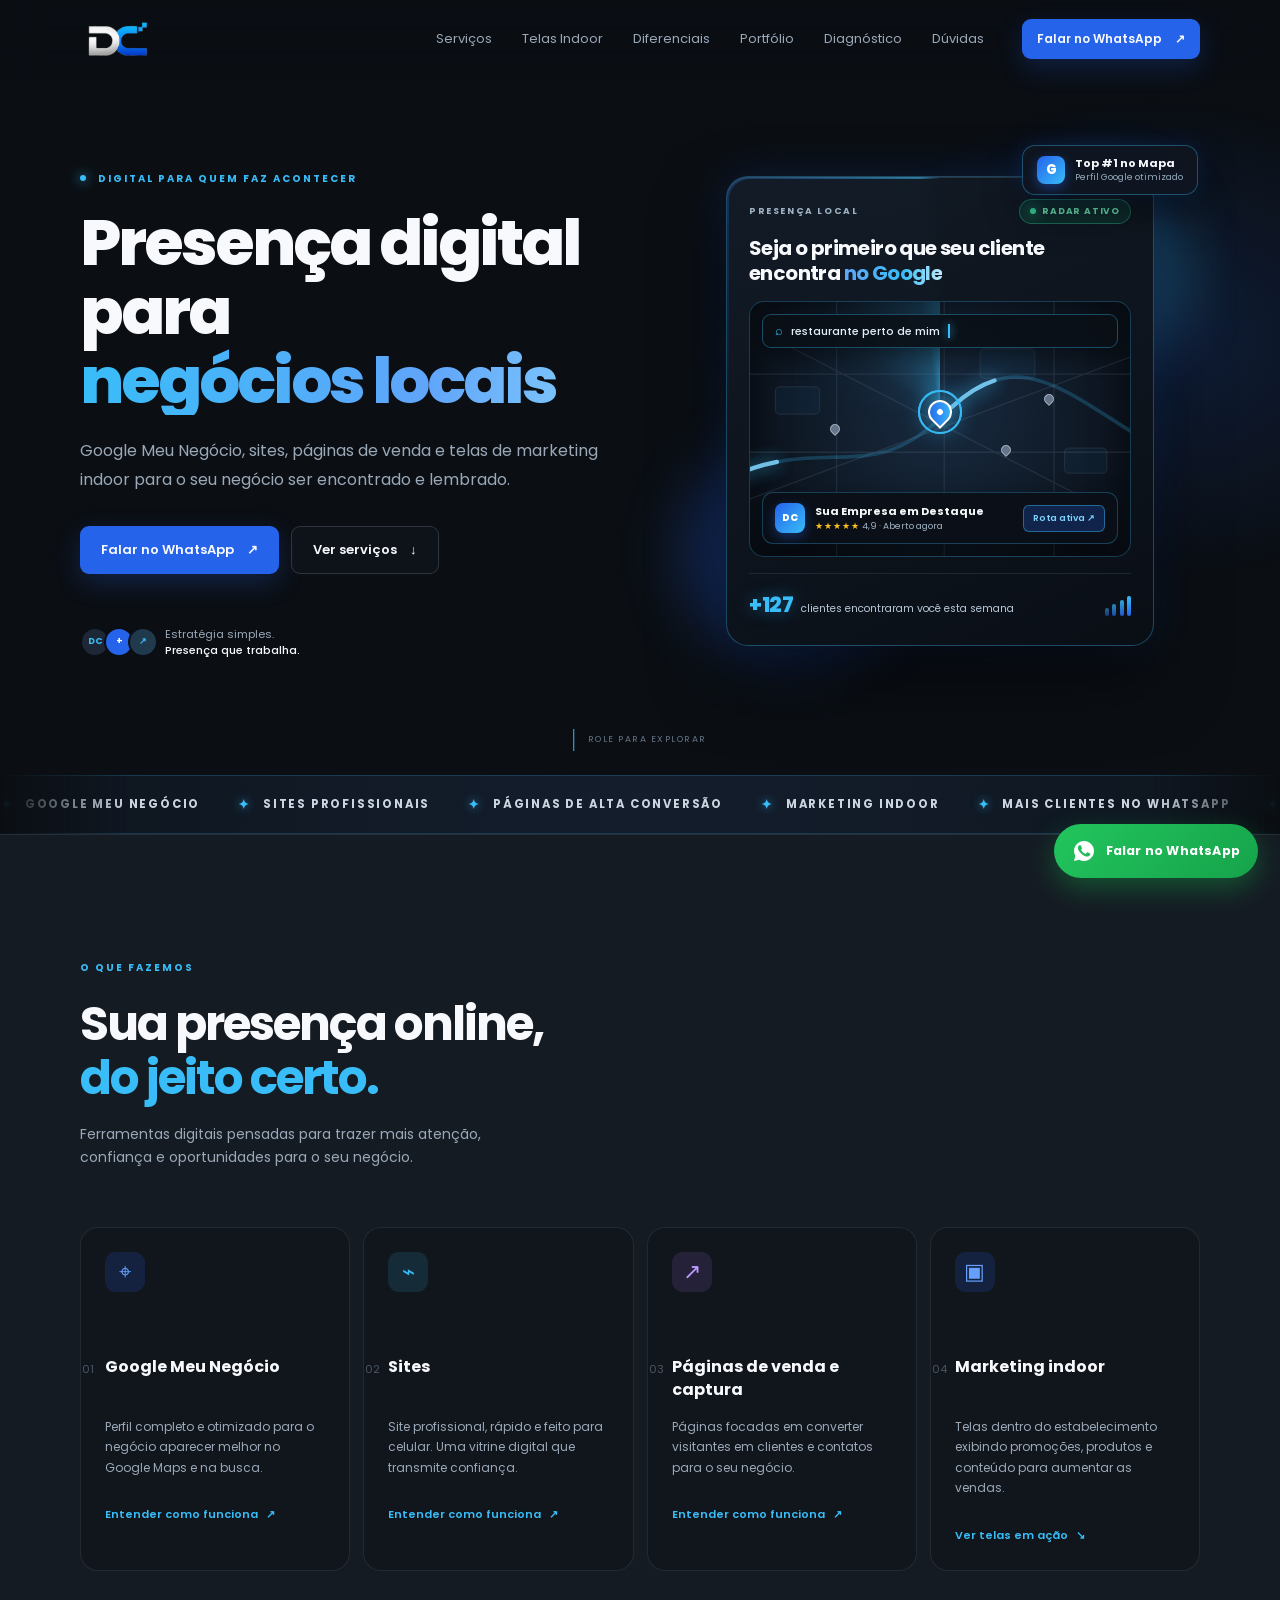
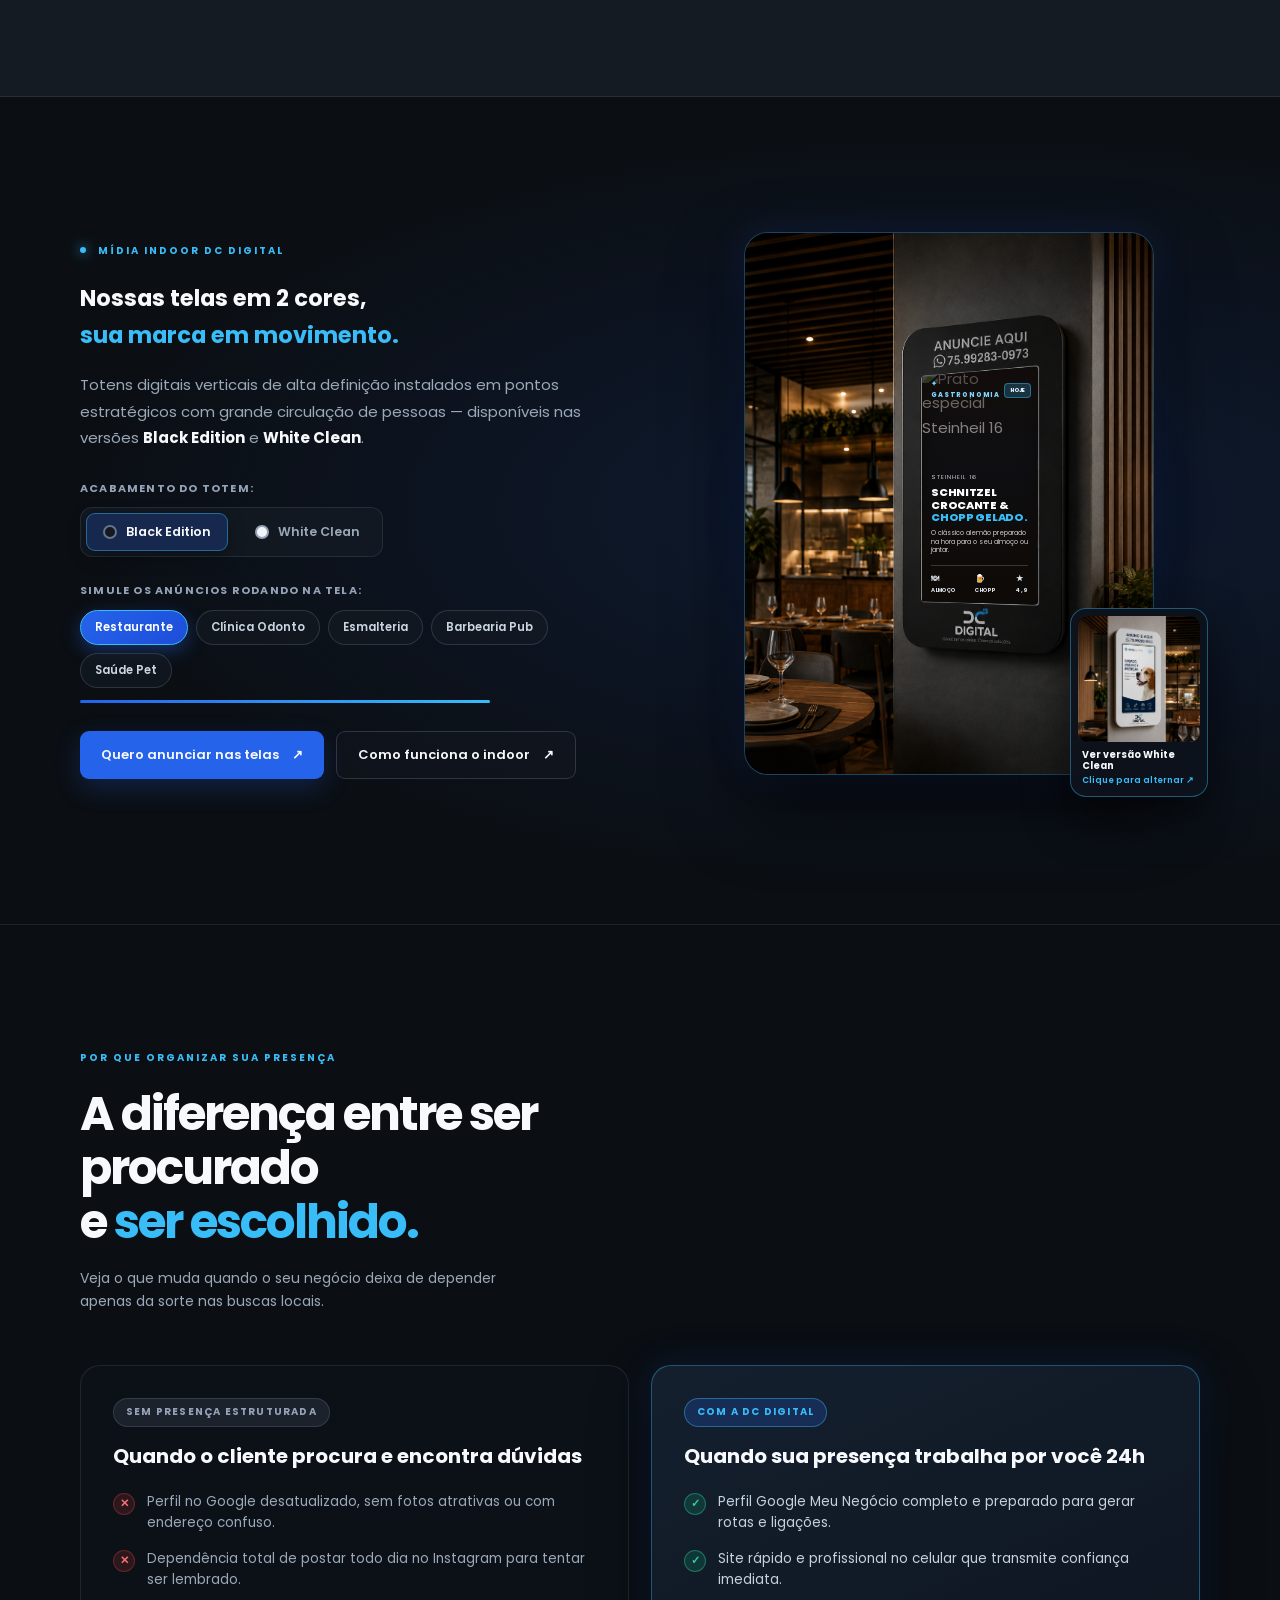
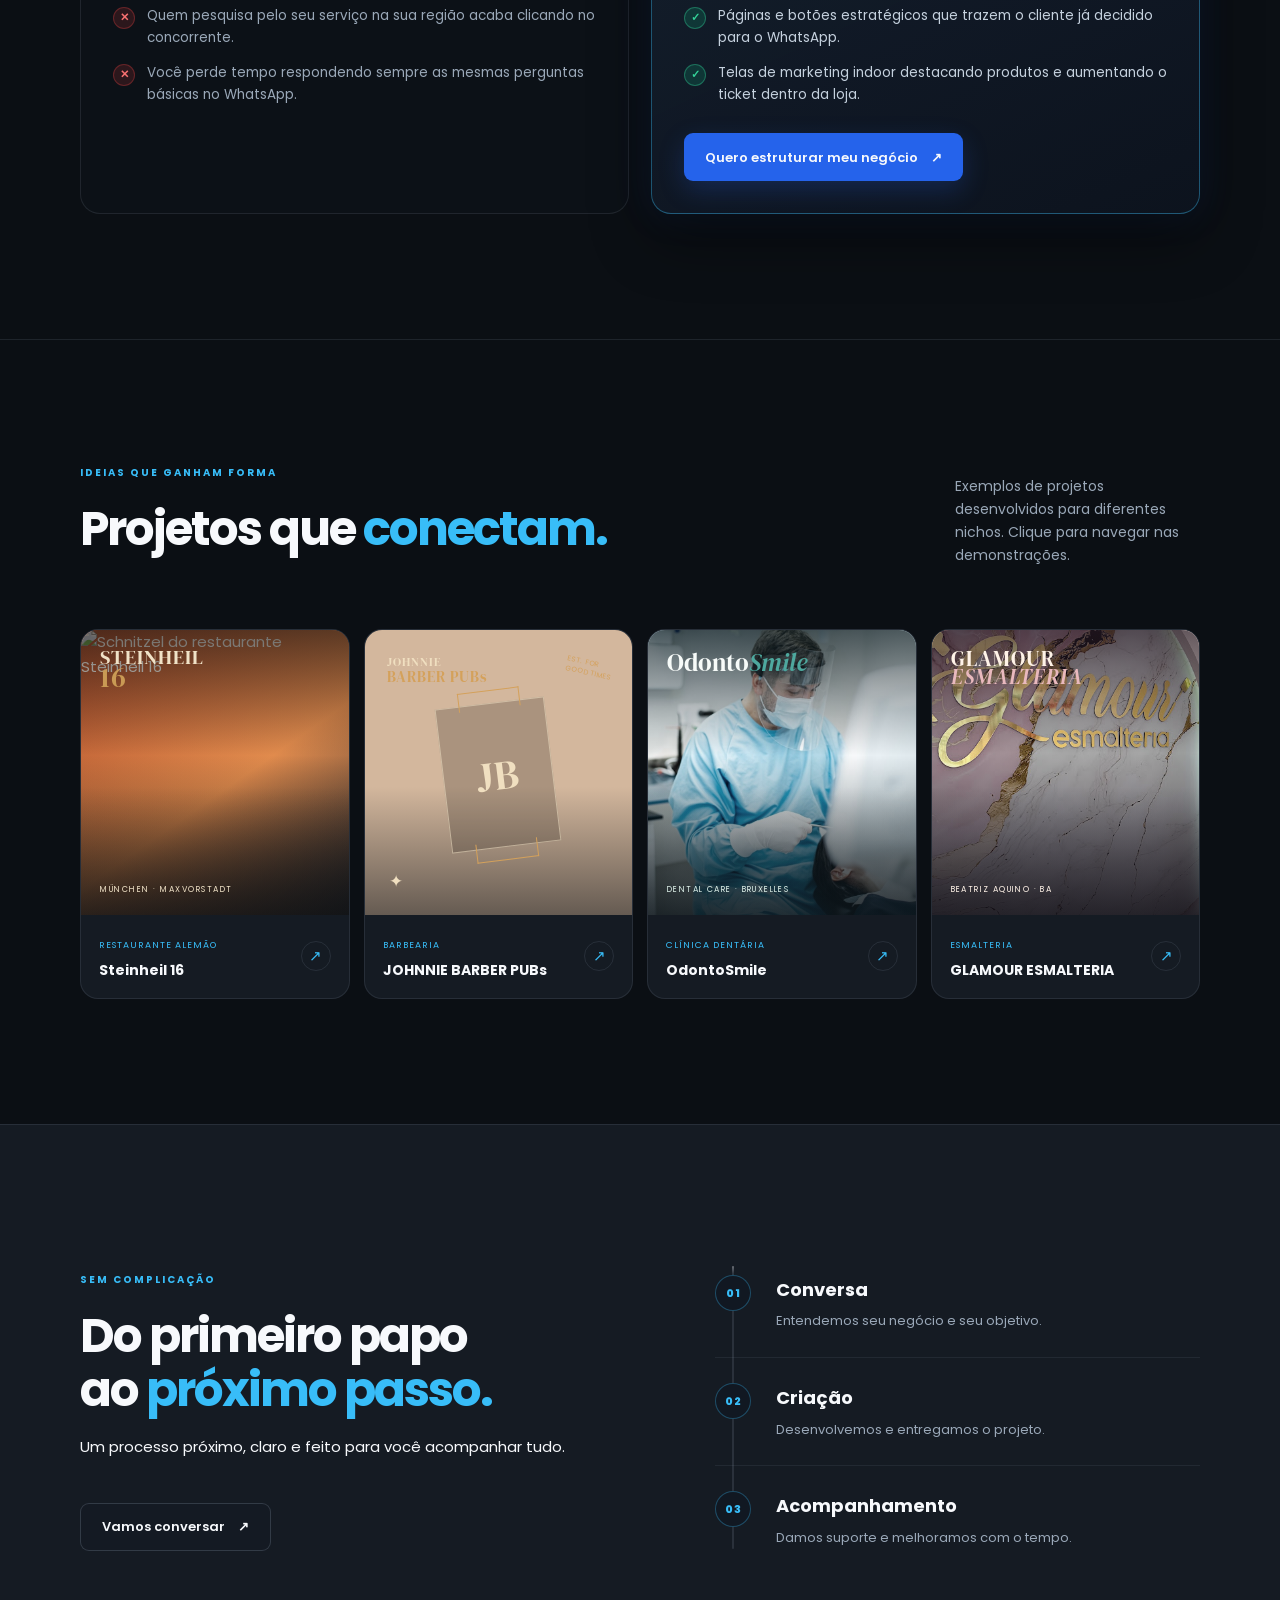
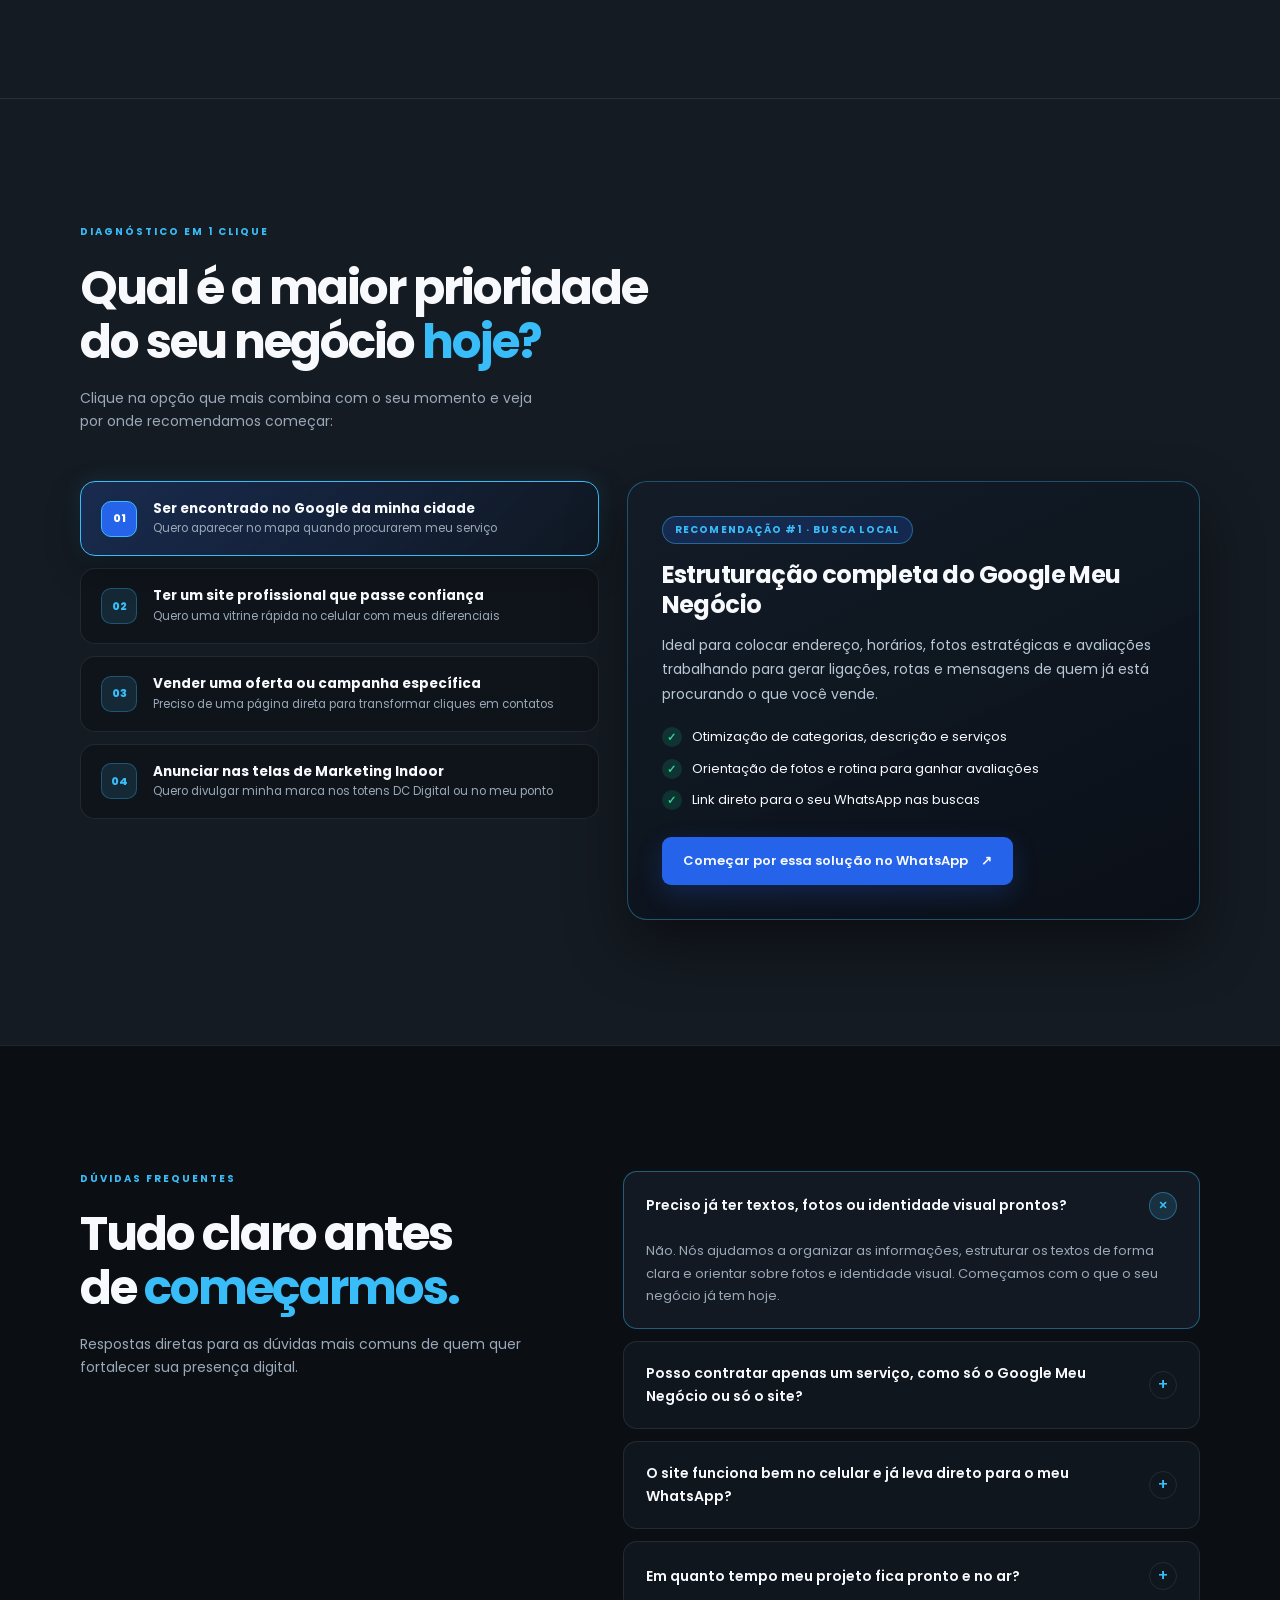
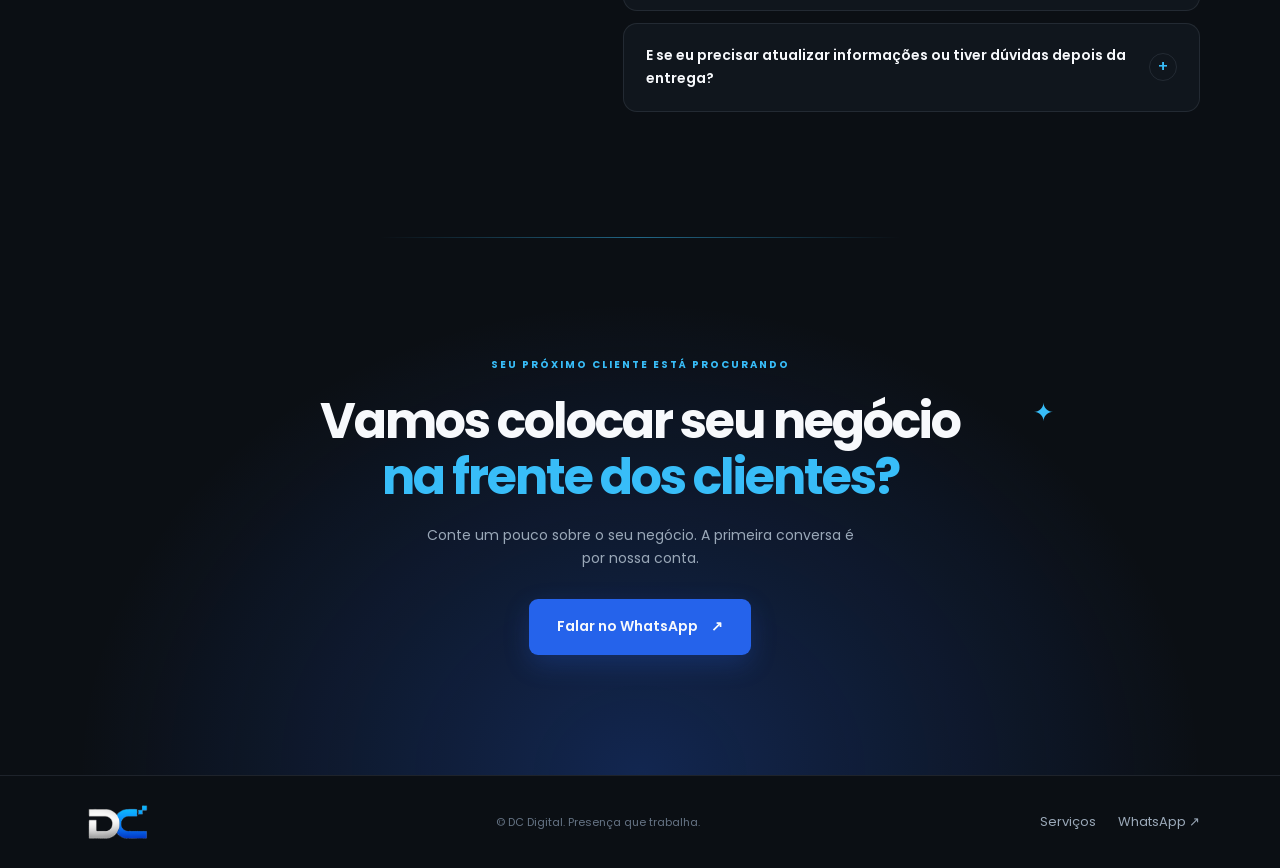
==== commit bbed957a: "Add indoor totem showcase with live ads, interactive diagnostic, scroll progress bar, and 404 page" ====
--- a/index.html
+++ b/index.html
@@ -23,9 +23,9 @@
     <link rel="preconnect" href="https://fonts.googleapis.com" />
     <link rel="preconnect" href="https://fonts.gstatic.com" crossorigin />
     <link href="https://fonts.googleapis.com/css2?family=DM+Serif+Display:ital@0;1&family=Poppins:wght@400;500;600;700;800&display=swap" rel="stylesheet" />
-    <link rel="stylesheet" href="styles.css?v=5" />
-    <script defer src="script.js?v=5"></script>
-    <script defer src="hero-interactions.js?v=5"></script>
+    <link rel="stylesheet" href="styles.css?v=6" />
+    <script defer src="script.js?v=6"></script>
+    <script defer src="hero-interactions.js?v=6"></script>
     <script type="application/ld+json">
       {
         "@context": "https://schema.org",
@@ -82,17 +82,18 @@
   </head>
   <body>
     <header class="site-header" id="top">
+      <div class="scroll-progress-bar" data-scroll-progress aria-hidden="true"></div>
       <div class="container header-inner">
         <a class="brand" href="#top" aria-label="DC Digital, início">
           <img class="brand-logo" src="imagens/logo-symbol.png" alt="DC Digital" />
         </a>
         <nav class="desktop-nav" aria-label="Navegação principal">
           <a href="#servicos">Serviços</a>
+          <a href="#indoor-showcase">Telas Indoor</a>
           <a href="#comparativo">Diferenciais</a>
           <a href="#portfolio">Portfólio</a>
-          <a href="#processo">Como funciona</a>
+          <a href="#diagnostico">Diagnóstico</a>
           <a href="#duvidas">Dúvidas</a>
-          <a href="#contato">Contato</a>
         </nav>
         <a class="button button-small button-primary header-cta whatsapp-link" data-whatsapp-text="Olá! Vim pelo topo do site da DC Digital e quero fortalecer a presença digital do meu negócio." href="#contato">
           Falar no WhatsApp <span aria-hidden="true">↗</span>
@@ -103,9 +104,10 @@
       </div>
       <nav class="mobile-nav" id="mobile-menu" aria-label="Navegação móvel">
         <a href="#servicos">Serviços</a>
+        <a href="#indoor-showcase">Telas Indoor</a>
         <a href="#comparativo">Diferenciais</a>
         <a href="#portfolio">Portfólio</a>
-        <a href="#processo">Como funciona</a>
+        <a href="#diagnostico">Diagnóstico</a>
         <a href="#duvidas">Dúvidas</a>
         <a href="#contato">Contato</a>
         <a class="button button-primary whatsapp-link" data-whatsapp-text="Olá! Vim pelo menu do site da DC Digital e quero conversar sobre o meu negócio." href="#contato">Falar no WhatsApp <span aria-hidden="true">↗</span></a>
@@ -252,7 +254,158 @@
             <article class="service-card spotlight-card reveal"><div class="service-icon icon-blue" aria-hidden="true">⌖</div><span class="card-number">01</span><h3>Google Meu Negócio</h3><p>Perfil completo e otimizado para o negócio aparecer melhor no Google Maps e na busca.</p><a href="servicos.html#google" class="text-link">Entender como funciona <span aria-hidden="true">↗</span></a></article>
             <article class="service-card spotlight-card reveal reveal-delay-1"><div class="service-icon icon-cyan" aria-hidden="true">⌁</div><span class="card-number">02</span><h3>Sites</h3><p>Site profissional, rápido e feito para celular. Uma vitrine digital que transmite confiança.</p><a href="servicos.html#sites" class="text-link">Entender como funciona <span aria-hidden="true">↗</span></a></article>
             <article class="service-card spotlight-card reveal reveal-delay-2"><div class="service-icon icon-purple" aria-hidden="true">↗</div><span class="card-number">03</span><h3>Páginas de venda e captura</h3><p>Páginas focadas em converter visitantes em clientes e contatos para o seu negócio.</p><a href="servicos.html#paginas" class="text-link">Entender como funciona <span aria-hidden="true">↗</span></a></article>
-            <article class="service-card spotlight-card reveal reveal-delay-3"><div class="service-icon icon-blue" aria-hidden="true">▣</div><span class="card-number">04</span><h3>Marketing indoor</h3><p>Telas dentro do estabelecimento exibindo promoções, produtos e conteúdo para aumentar as vendas.</p><a href="servicos.html#indoor" class="text-link">Entender como funciona <span aria-hidden="true">↗</span></a></article>
+            <article class="service-card spotlight-card reveal reveal-delay-3"><div class="service-icon icon-blue" aria-hidden="true">▣</div><span class="card-number">04</span><h3>Marketing indoor</h3><p>Telas dentro do estabelecimento exibindo promoções, produtos e conteúdo para aumentar as vendas.</p><a href="#indoor-showcase" class="text-link">Ver telas em ação <span aria-hidden="true">↘</span></a></article>
+          </div>
+        </div>
+      </section>
+
+      <section class="indoor-showcase section-pad" id="indoor-showcase" aria-labelledby="indoor-title">
+        <div class="container indoor-layout">
+          <div class="indoor-copy reveal">
+            <p class="eyebrow"><span class="eyebrow-dot"></span> Mídia Indoor DC Digital</p>
+            <h2 id="indoor-title">Nossas telas em 2 cores,<br /><span>sua marca em movimento.</span></h2>
+            <p class="indoor-lead">Totens digitais verticais de alta definição instalados em pontos estratégicos com grande circulação de pessoas — disponíveis nas versões <strong>Black Edition</strong> e <strong>White Clean</strong>.</p>
+
+            <div class="totem-color-picker" role="group" aria-label="Escolher cor da tela indoor">
+              <span class="picker-label">Acabamento do totem:</span>
+              <div class="picker-buttons">
+                <button type="button" class="totem-color-btn active" data-totem-color="black">
+                  <i class="swatch swatch-black"></i> Black Edition
+                </button>
+                <button type="button" class="totem-color-btn" data-totem-color="white">
+                  <i class="swatch swatch-white"></i> White Clean
+                </button>
+              </div>
+            </div>
+
+            <div class="indoor-ad-selector" role="tablist" aria-label="Trocar propaganda exibida na tela">
+              <span class="picker-label">Simule os anúncios rodando na tela:</span>
+              <div class="ad-pills">
+                <button type="button" class="ad-pill active" data-ad-index="0">Restaurante</button>
+                <button type="button" class="ad-pill" data-ad-index="1">Clínica Odonto</button>
+                <button type="button" class="ad-pill" data-ad-index="2">Esmalteria</button>
+                <button type="button" class="ad-pill" data-ad-index="3">Barbearia Pub</button>
+                <button type="button" class="ad-pill" data-ad-index="4">Saúde Pet</button>
+              </div>
+              <div class="ad-progress-track" aria-hidden="true">
+                <span class="ad-progress-fill" data-ad-progress></span>
+              </div>
+            </div>
+
+            <div class="indoor-cta-row">
+              <a class="button button-primary whatsapp-link" data-whatsapp-text="Olá! Vi as telas de Marketing Indoor no site da DC Digital e quero anunciar ou instalar no meu espaço." href="#contato">
+                Quero anunciar nas telas <span aria-hidden="true">↗</span>
+              </a>
+              <a class="button button-secondary" href="servicos.html#indoor">
+                Como funciona o indoor <span aria-hidden="true">↗</span>
+              </a>
+            </div>
+          </div>
+
+          <div class="indoor-stage reveal reveal-delay-1" data-indoor-stage data-active-color="black">
+            <div class="indoor-stage-glow" aria-hidden="true"></div>
+
+            <!-- Main Interactive Totem Frame -->
+            <div class="totem-frame totem-main">
+              <img class="totem-photo photo-black" src="imagens/indoor-1.png" alt="Totem DC Digital na cor preta instalado em restaurante" loading="lazy" decoding="async" />
+              <img class="totem-photo photo-white" src="imagens/indoor-2.png" alt="Totem DC Digital na cor branca instalado em restaurante" loading="lazy" decoding="async" />
+
+              <!-- Animated Digital Signage Screen Projected Inside the Physical Bezel -->
+              <div class="totem-screen-overlay" data-totem-screen>
+                <!-- Slide 0: Steinheil 16 Restaurante -->
+                <article class="screen-slide is-active" data-slide="0">
+                  <img class="slide-bg" src="https://cdn.prod.website-files.com/65c3b4971cfc9b8206b994d2/6adef4939ea64756f86c7ba3_Steinheil_Okt_2026-157-p-800.avif" alt="Prato especial Steinheil 16" loading="lazy" />
+                  <div class="slide-overlay slide-overlay-warm"></div>
+                  <div class="slide-top">
+                    <span class="slide-tag">✦ GASTRONOMIA</span>
+                    <span class="slide-live">HOJE</span>
+                  </div>
+                  <div class="slide-body">
+                    <small>STEINHEIL 16</small>
+                    <h4>SCHNITZEL CROCANTE &amp; <span>CHOPP GELADO.</span></h4>
+                    <p>O clássico alemão preparado na hora para o seu almoço ou jantar.</p>
+                  </div>
+                  <div class="slide-footer">
+                    <span><b>🍽</b> ALMOÇO</span>
+                    <span><b>🍺</b> CHOPP</span>
+                    <span><b>★</b> 4,9</span>
+                  </div>
+                </article>
+
+                <!-- Slide 1: OdontoSmile Clínica -->
+                <article class="screen-slide" data-slide="1">
+                  <img class="slide-bg" src="imagens/odontosmile-clinica.jpeg" alt="Clínica OdontoSmile" loading="lazy" />
+                  <div class="slide-overlay slide-overlay-teal"></div>
+                  <div class="slide-top">
+                    <span class="slide-tag">✚ ODONTOSMILE</span>
+                    <span class="slide-live">7 DIAS</span>
+                  </div>
+                  <div class="slide-body">
+                    <small>CUIDADO COMPLETO</small>
+                    <h4>SEU SORRISO EM <span>BOAS MÃOS.</span></h4>
+                    <p>Estética dental, implantes, ortodontia e atendimento de urgência.</p>
+                  </div>
+                  <div class="slide-footer">
+                    <span><b>✦</b> CLAREAMENTO</span>
+                    <span><b>✚</b> URGÊNCIA</span>
+                    <span><b>✓</b> AGENDE</span>
+                  </div>
+                </article>
+
+                <!-- Slide 2: Glamour Esmalteria -->
+                <article class="screen-slide" data-slide="2">
+                  <img class="slide-bg" src="imagens/glamour-esmalteria.jpeg" alt="Glamour Esmalteria Beatriz Aquino" loading="lazy" />
+                  <div class="slide-overlay slide-overlay-rose"></div>
+                  <div class="slide-top">
+                    <span class="slide-tag">✿ BELEZA &amp; BEM-ESTAR</span>
+                    <span class="slide-live">CONQUISTA</span>
+                  </div>
+                  <div class="slide-body">
+                    <small>GLAMOUR ESMALTERIA</small>
+                    <h4>UM MOMENTO SÓ <span>SEU HOJE.</span></h4>
+                    <p>Cuidado nos detalhes, ambiente acolhedor e profissionais elogiadas.</p>
+                  </div>
+                  <div class="slide-footer">
+                    <span><b>💅</b> ESMALTERIA</span>
+                    <span><b>✨</b> SPA</span>
+                    <span><b>★</b> 4,8</span>
+                  </div>
+                </article>
+
+                <!-- Slide 3: Johnnie Barber Pub -->
+                <article class="screen-slide" data-slide="3">
+                  <div class="slide-overlay slide-overlay-barber"></div>
+                  <div class="slide-top">
+                    <span class="slide-tag">✂ BARBER &amp; PUB</span>
+                    <span class="slide-live">VIP</span>
+                  </div>
+                  <div class="slide-body">
+                    <div class="slide-monogram">JB</div>
+                    <small>JOHNNIE BARBER PUBs</small>
+                    <h4>ESTILO, ATITUDE &amp; <span>CERVEJA GELADA.</span></h4>
+                    <p>Corte, barba, sinuca e resenha em um ambiente único.</p>
+                  </div>
+                  <div class="slide-footer">
+                    <span><b>✂</b> CORTE</span>
+                    <span><b>🧔</b> BARBA</span>
+                    <span><b>🎱</b> SINUCA</span>
+                  </div>
+                </article>
+
+                <!-- Slide 4: Native Pet Ad (reveals underlying photo screen!) -->
+                <article class="screen-slide screen-slide-native" data-slide="4" aria-label="Anúncio Saúde em Foco Pet"></article>
+              </div>
+            </div>
+
+            <!-- Secondary Floating Preview Card of the Other Color -->
+            <button type="button" class="totem-secondary-card" data-toggle-totem aria-label="Alternar cor do totem em destaque">
+              <img class="secondary-img img-when-black" src="imagens/indoor-2.png" alt="Versão Branca do Totem DC Digital" loading="lazy" decoding="async" />
+              <img class="secondary-img img-when-white" src="imagens/indoor-1.png" alt="Versão Preta do Totem DC Digital" loading="lazy" decoding="async" />
+              <span class="secondary-caption">
+                <strong data-secondary-label>Ver versão White Clean</strong>
+                <small>Clique para alternar ↗</small>
+              </span>
+            </button>
           </div>
         </div>
       </section>
@@ -296,16 +449,73 @@
         <div class="container">
           <div class="section-heading portfolio-heading reveal"><div><p class="eyebrow">Ideias que ganham forma</p><h2 id="portfolio-title">Projetos que <span>conectam.</span></h2></div><p>Exemplos de projetos desenvolvidos para diferentes nichos. Clique para navegar nas demonstrações.</p></div>
           <div class="portfolio-grid">
-            <article class="project-card project-restaurant reveal"><a class="project-card-hit" href="restaurante.html" aria-label="Conhecer página de referência do Steinheil 16"><div class="project-art" role="img" aria-label="Imagem de referência do restaurante Steinheil 16"><div class="restaurant-card-brand">STEINHEIL<br /><strong>16</strong></div><div class="restaurant-card-image"><img src="https://cdn.prod.website-files.com/65c3b4971cfc9b8206b994d2/6adef4939ea64756f86c7ba3_Steinheil_Okt_2026-157-p-800.avif" alt="Schnitzel do restaurante Steinheil 16" /></div><span class="restaurant-card-label">MÜNCHEN · MAXVORSTADT</span></div><div class="project-info"><div><span class="project-tag">Restaurante alemão</span><h3>Steinheil 16</h3></div><span class="project-link" aria-hidden="true">↗</span></div></a></article>
+            <article class="project-card project-restaurant reveal"><a class="project-card-hit" href="restaurante.html" aria-label="Conhecer página de referência do Steinheil 16"><div class="project-art" role="img" aria-label="Imagem de referência do restaurante Steinheil 16"><div class="restaurant-card-brand">STEINHEIL<br /><strong>16</strong></div><div class="restaurant-card-image"><img src="https://cdn.prod.website-files.com/65c3b4971cfc9b8206b994d2/6adef4939ea64756f86c7ba3_Steinheil_Okt_2026-157-p-800.avif" alt="Schnitzel do restaurante Steinheil 16" loading="lazy" decoding="async" /></div><span class="restaurant-card-label">MÜNCHEN · MAXVORSTADT</span></div><div class="project-info"><div><span class="project-tag">Restaurante alemão</span><h3>Steinheil 16</h3></div><span class="project-link" aria-hidden="true">↗</span></div></a></article>
             <article class="project-card project-barber reveal reveal-delay-1"><a class="project-card-hit" href="barbearia.html" aria-label="Conhecer página de referência da JOHNNIE BARBER PUBs"><div class="project-art" role="img" aria-label="Imagem de referência da página JOHNNIE BARBER PUBs"><div class="barber-card-brand">JOHNNIE<br /><strong>BARBER PUBs</strong></div><div class="barber-card-monogram">JB</div><span class="barber-card-stamp">EST. FOR<br />GOOD TIMES</span><span class="barber-card-star">✦</span></div><div class="project-info"><div><span class="project-tag">Barbearia</span><h3>JOHNNIE BARBER PUBs</h3></div><span class="project-link" aria-hidden="true">↗</span></div></a></article>
-            <article class="project-card project-clinic reveal reveal-delay-2"><a class="project-card-hit" href="clinica.html" aria-label="Conhecer página de referência da OdontoSmile"><div class="project-art" role="img" aria-label="Imagem de referência da clínica OdontoSmile"><div class="clinic-card-image"><img src="imagens/odontosmile-clinica.jpeg" alt="Interior da clínica OdontoSmile" /></div><div class="clinic-card-brand">Odonto<em>Smile</em></div><span class="clinic-card-label">DENTAL CARE · BRUXELLES</span></div><div class="project-info"><div><span class="project-tag">Clínica dentária</span><h3>OdontoSmile</h3></div><span class="project-link" aria-hidden="true">↗</span></div></a></article>
-            <article class="project-card project-salon reveal reveal-delay-3"><a class="project-card-hit" href="salao.html" aria-label="Conhecer página de referência da GLAMOUR ESMALTERIA BEATRIZ AQUINO"><div class="project-art" role="img" aria-label="Imagem de referência da GLAMOUR ESMALTERIA BEATRIZ AQUINO"><div class="salon-card-image"><img src="imagens/glamour-esmalteria.jpeg" alt="Foto pública da GLAMOUR ESMALTERIA BEATRIZ AQUINO" /></div><div class="salon-card-brand">GLAMOUR<br /><em>ESMALTERIA</em></div><span class="salon-card-label">BEATRIZ AQUINO · BA</span></div><div class="project-info"><div><span class="project-tag">Esmalteria</span><h3>GLAMOUR ESMALTERIA</h3></div><span class="project-link" aria-hidden="true">↗</span></div></a></article>
+            <article class="project-card project-clinic reveal reveal-delay-2"><a class="project-card-hit" href="clinica.html" aria-label="Conhecer página de referência da OdontoSmile"><div class="project-art" role="img" aria-label="Imagem de referência da clínica OdontoSmile"><div class="clinic-card-image"><img src="imagens/odontosmile-clinica.jpeg" alt="Interior da clínica OdontoSmile" loading="lazy" decoding="async" /></div><div class="clinic-card-brand">Odonto<em>Smile</em></div><span class="clinic-card-label">DENTAL CARE · BRUXELLES</span></div><div class="project-info"><div><span class="project-tag">Clínica dentária</span><h3>OdontoSmile</h3></div><span class="project-link" aria-hidden="true">↗</span></div></a></article>
+            <article class="project-card project-salon reveal reveal-delay-3"><a class="project-card-hit" href="salao.html" aria-label="Conhecer página de referência da GLAMOUR ESMALTERIA BEATRIZ AQUINO"><div class="project-art" role="img" aria-label="Imagem de referência da GLAMOUR ESMALTERIA BEATRIZ AQUINO"><div class="salon-card-image"><img src="imagens/glamour-esmalteria.jpeg" alt="Foto pública da GLAMOUR ESMALTERIA BEATRIZ AQUINO" loading="lazy" decoding="async" /></div><div class="salon-card-brand">GLAMOUR<br /><em>ESMALTERIA</em></div><span class="salon-card-label">BEATRIZ AQUINO · BA</span></div><div class="project-info"><div><span class="project-tag">Esmalteria</span><h3>GLAMOUR ESMALTERIA</h3></div><span class="project-link" aria-hidden="true">↗</span></div></a></article>
           </div>
         </div>
       </section>
 
       <section class="process section-pad" id="processo" aria-labelledby="process-title">
         <div class="container process-layout"><div class="section-heading reveal"><p class="eyebrow">Sem complicação</p><h2 id="process-title">Do primeiro papo<br />ao <span>próximo passo.</span></h2><p>Um processo próximo, claro e feito para você acompanhar tudo.</p><a class="button button-secondary whatsapp-link" data-whatsapp-text="Olá! Quero entender como funciona o processo da DC Digital para o meu negócio." href="#contato">Vamos conversar <span aria-hidden="true">↗</span></a></div><ol class="steps steps-energized"><div class="steps-energy-track" aria-hidden="true"><span class="steps-energy-beam"></span></div><li class="step reveal reveal-delay-1"><span class="step-number">01</span><div><h3>Conversa</h3><p>Entendemos seu negócio e seu objetivo.</p></div></li><li class="step reveal reveal-delay-2"><span class="step-number">02</span><div><h3>Criação</h3><p>Desenvolvemos e entregamos o projeto.</p></div></li><li class="step reveal reveal-delay-3"><span class="step-number">03</span><div><h3>Acompanhamento</h3><p>Damos suporte e melhoramos com o tempo.</p></div></li></ol></div>
+      </section>
+
+      <section class="diagnostic section-pad" id="diagnostico" aria-labelledby="diagnostic-title">
+        <div class="container">
+          <div class="section-heading reveal">
+            <p class="eyebrow">Diagnóstico em 1 clique</p>
+            <h2 id="diagnostic-title">Qual é a maior prioridade<br />do seu negócio <span>hoje?</span></h2>
+            <p>Clique na opção que mais combina com o seu momento e veja por onde recomendamos começar:</p>
+          </div>
+
+          <div class="diagnostic-grid">
+            <div class="diagnostic-options reveal">
+              <button type="button" class="diag-option active" data-diag-index="0">
+                <span class="diag-num">01</span>
+                <div>
+                  <strong>Ser encontrado no Google da minha cidade</strong>
+                  <small>Quero aparecer no mapa quando procurarem meu serviço</small>
+                </div>
+              </button>
+              <button type="button" class="diag-option" data-diag-index="1">
+                <span class="diag-num">02</span>
+                <div>
+                  <strong>Ter um site profissional que passe confiança</strong>
+                  <small>Quero uma vitrine rápida no celular com meus diferenciais</small>
+                </div>
+              </button>
+              <button type="button" class="diag-option" data-diag-index="2">
+                <span class="diag-num">03</span>
+                <div>
+                  <strong>Vender uma oferta ou campanha específica</strong>
+                  <small>Preciso de uma página direta para transformar cliques em contatos</small>
+                </div>
+              </button>
+              <button type="button" class="diag-option" data-diag-index="3">
+                <span class="diag-num">04</span>
+                <div>
+                  <strong>Anunciar nas telas de Marketing Indoor</strong>
+                  <small>Quero divulgar minha marca nos totens DC Digital ou no meu ponto</small>
+                </div>
+              </button>
+            </div>
+
+            <div class="diagnostic-result spotlight-card reveal reveal-delay-1" data-diag-result>
+              <span class="compare-badge badge-highlight" data-diag-tag>Recomendação #1 · Busca Local</span>
+              <h3 data-diag-heading>Estruturação completa do Google Meu Negócio</h3>
+              <p data-diag-desc>Ideal para colocar endereço, horários, fotos estratégicas e avaliações trabalhando para gerar ligações, rotas e mensagens de quem já está procurando o que você vende.</p>
+              <ul class="diag-benefits" data-diag-list>
+                <li><span>✓</span> Otimização de categorias, descrição e serviços</li>
+                <li><span>✓</span> Orientação de fotos e rotina para ganhar avaliações</li>
+                <li><span>✓</span> Link direto para o seu WhatsApp nas buscas</li>
+              </ul>
+              <a class="button button-primary diag-cta" data-diag-cta href="https://wa.me/5577999172059?text=Ol%C3%A1!%20Fiz%20o%20diagn%C3%B3stico%20no%20site%20da%20DC%20Digital%20e%20minha%20prioridade%20hoje%20%C3%A9%20aparecer%20melhor%20no%20Google%20Meu%20Neg%C3%B3cio." target="_blank" rel="noreferrer">
+                Começar por essa solução no WhatsApp <span aria-hidden="true">↗</span>
+              </a>
+            </div>
+          </div>
+        </div>
       </section>
 
       <section class="faq section-pad" id="duvidas" aria-labelledby="faq-title">
--- a/styles.css
+++ b/styles.css
@@ -1194,3 +1194,583 @@
     color: #ffffff;
   }
 }
+
+
+/* --- TOP SCROLL PROGRESS BAR & ACTIVE NAV --- */
+.scroll-progress-bar {
+  position: absolute;
+  top: 0;
+  left: 0;
+  height: 2.5px;
+  width: 0%;
+  background: linear-gradient(90deg, var(--blue), var(--cyan), #a5f3fc);
+  box-shadow: 0 0 12px rgba(56, 189, 248, 0.85);
+  z-index: 30;
+  transition: width 0.08s linear;
+}
+.desktop-nav a {
+  position: relative;
+  padding: 6px 0;
+}
+.desktop-nav a::after {
+  content: '';
+  position: absolute;
+  left: 0;
+  right: 0;
+  bottom: 0;
+  height: 2px;
+  border-radius: 2px;
+  background: var(--cyan);
+  transform: scaleX(0);
+  transition: transform 0.25s ease;
+}
+.desktop-nav a.active {
+  color: var(--white);
+  font-weight: 600;
+}
+.desktop-nav a.active::after {
+  transform: scaleX(1);
+}
+
+/* --- INDOOR SHOWCASE SECTION (TOTENS EM 2 CORES + PROPAGANDAS AO VIVO) --- */
+.indoor-showcase {
+  background: radial-gradient(ellipse at 75% 50%, rgba(37, 99, 235, 0.14), transparent 65%), var(--bg);
+  border-bottom: 1px solid var(--line);
+  overflow: hidden;
+}
+.indoor-layout {
+  display: grid;
+  grid-template-columns: 1.05fr 0.95fr;
+  gap: 64px;
+  align-items: center;
+}
+.indoor-lead {
+  color: var(--muted);
+  font-size: 15px;
+  line-height: 1.75;
+  margin-bottom: 28px;
+}
+.indoor-lead strong {
+  color: var(--white);
+}
+.picker-label {
+  display: block;
+  font-size: 11px;
+  font-weight: 700;
+  text-transform: uppercase;
+  letter-spacing: 1.2px;
+  color: #94a3b8;
+  margin-bottom: 10px;
+}
+.totem-color-picker {
+  margin-bottom: 24px;
+}
+.picker-buttons {
+  display: inline-flex;
+  gap: 10px;
+  padding: 5px;
+  border-radius: 12px;
+  background: rgba(21, 27, 35, 0.85);
+  border: 1px solid var(--line);
+}
+.totem-color-btn {
+  display: inline-flex;
+  align-items: center;
+  gap: 9px;
+  padding: 9px 16px;
+  border-radius: 9px;
+  border: 1px solid transparent;
+  background: transparent;
+  color: var(--muted);
+  font: 600 12.5px 'Poppins', sans-serif;
+  cursor: pointer;
+  transition: all 0.25s ease;
+}
+.totem-color-btn:hover {
+  color: var(--white);
+}
+.totem-color-btn.active {
+  background: rgba(37, 99, 235, 0.22);
+  border-color: rgba(56, 189, 248, 0.45);
+  color: var(--white);
+  box-shadow: 0 6px 18px rgba(0, 0, 0, 0.3);
+}
+.swatch {
+  width: 14px;
+  height: 14px;
+  border-radius: 50%;
+  display: inline-block;
+}
+.swatch-black {
+  background: #14181f;
+  border: 2px solid #64748b;
+}
+.swatch-white {
+  background: #f1f5f9;
+  border: 2px solid #94a3b8;
+}
+
+.indoor-ad-selector {
+  margin-bottom: 28px;
+}
+.ad-pills {
+  display: flex;
+  flex-wrap: wrap;
+  gap: 8px;
+}
+.ad-pill {
+  padding: 8px 14px;
+  border-radius: 999px;
+  border: 1px solid rgba(148, 163, 184, 0.22);
+  background: rgba(21, 27, 35, 0.65);
+  color: #cbd5e1;
+  font: 600 11.5px 'Poppins', sans-serif;
+  cursor: pointer;
+  transition: all 0.22s ease;
+}
+.ad-pill:hover {
+  border-color: rgba(56, 189, 248, 0.5);
+  color: white;
+}
+.ad-pill.active {
+  background: linear-gradient(135deg, var(--blue), #1d4ed8);
+  border-color: var(--cyan);
+  color: white;
+  box-shadow: 0 6px 18px rgba(37, 99, 235, 0.38);
+}
+.ad-progress-track {
+  margin-top: 12px;
+  height: 3px;
+  width: 100%;
+  max-width: 410px;
+  border-radius: 999px;
+  background: rgba(148, 163, 184, 0.15);
+  overflow: hidden;
+}
+.ad-progress-fill {
+  display: block;
+  height: 100%;
+  width: 0%;
+  background: linear-gradient(90deg, var(--blue), var(--cyan));
+  box-shadow: 0 0 10px var(--cyan);
+}
+.indoor-cta-row {
+  display: flex;
+  flex-wrap: wrap;
+  gap: 12px;
+}
+
+/* Totem Stage */
+.indoor-stage {
+  position: relative;
+  display: grid;
+  place-items: center;
+  padding: 10px 20px 24px;
+}
+.indoor-stage-glow {
+  position: absolute;
+  width: 420px;
+  height: 420px;
+  border-radius: 50%;
+  background: radial-gradient(circle, rgba(56, 189, 248, 0.24), rgba(37, 99, 235, 0.1) 50%, transparent 72%);
+  filter: blur(26px);
+  pointer-events: none;
+}
+.totem-frame {
+  position: relative;
+  width: min(100%, 410px);
+  border-radius: 24px;
+  overflow: hidden;
+  border: 1px solid rgba(56, 189, 248, 0.3);
+  box-shadow: 0 32px 72px rgba(0, 0, 0, 0.65), 0 0 36px rgba(37, 99, 235, 0.18);
+  background: #0d131a;
+  transition: transform 0.4s ease;
+}
+.totem-photo {
+  width: 100%;
+  height: auto;
+  display: block;
+  transition: opacity 0.45s ease;
+}
+.indoor-stage[data-active-color="black"] .photo-white {
+  position: absolute;
+  inset: 0;
+  opacity: 0;
+  pointer-events: none;
+}
+.indoor-stage[data-active-color="white"] .photo-black {
+  position: absolute;
+  inset: 0;
+  opacity: 0;
+  pointer-events: none;
+}
+
+/* Screen Overlay Calibrated to Exact Bezel Coordinates of indoor-1 & indoor-2 */
+.totem-screen-overlay {
+  position: absolute;
+  z-index: 4;
+  overflow: hidden;
+  background: #0b1017;
+  box-shadow: inset 0 0 14px rgba(0, 0, 0, 0.65);
+  transition:
+    left 0.45s cubic-bezier(0.22, 1, 0.36, 1),
+    top 0.45s cubic-bezier(0.22, 1, 0.36, 1),
+    width 0.45s cubic-bezier(0.22, 1, 0.36, 1),
+    height 0.45s cubic-bezier(0.22, 1, 0.36, 1),
+    clip-path 0.45s cubic-bezier(0.22, 1, 0.36, 1),
+    opacity 0.35s ease;
+}
+/* Black Totem (indoor-1.png) screen coordinates */
+.indoor-stage[data-active-color="black"] .totem-screen-overlay {
+  left: 43.35%;
+  top: 24.65%;
+  width: 28.35%;
+  height: 44.0%;
+  border-radius: 5px;
+  clip-path: polygon(0% 4.1%, 100% 0%, 100% 100%, 0% 98.6%);
+}
+/* White Totem (indoor-2.png) screen coordinates */
+.indoor-stage[data-active-color="white"] .totem-screen-overlay {
+  left: 36.45%;
+  top: 26.65%;
+  width: 26.45%;
+  height: 37.15%;
+  border-radius: 5px;
+  clip-path: polygon(0% 0%, 100% 3.3%, 100% 98.8%, 0% 100%);
+}
+/* When native Pet slide (index 4) is active, reveal the underlying photo screen! */
+.totem-screen-overlay:has(.screen-slide-native.is-active) {
+  opacity: 0;
+}
+
+.screen-slide {
+  position: absolute;
+  inset: 0;
+  display: flex;
+  flex-direction: column;
+  justify-content: space-between;
+  padding: 11% 8% 8%;
+  color: #ffffff;
+  opacity: 0;
+  transform: scale(1.06);
+  transition: opacity 0.55s ease, transform 0.55s ease;
+  pointer-events: none;
+  overflow: hidden;
+}
+.screen-slide.is-active {
+  opacity: 1;
+  transform: scale(1);
+}
+.screen-slide-native {
+  background: transparent;
+}
+.slide-bg {
+  position: absolute;
+  inset: 0;
+  width: 100%;
+  height: 100%;
+  object-fit: cover;
+  z-index: 0;
+  animation: ken-burns 7s ease-in-out infinite alternate;
+}
+@keyframes ken-burns {
+  from { transform: scale(1); }
+  to { transform: scale(1.16); }
+}
+.slide-overlay {
+  position: absolute;
+  inset: 0;
+  z-index: 1;
+}
+.slide-overlay-warm {
+  background: linear-gradient(180deg, rgba(20, 12, 8, 0.78) 0%, rgba(20, 12, 8, 0.35) 42%, rgba(15, 10, 6, 0.94) 88%);
+}
+.slide-overlay-teal {
+  background: linear-gradient(180deg, rgba(8, 28, 36, 0.82) 0%, rgba(8, 28, 36, 0.38) 42%, rgba(6, 22, 30, 0.95) 88%);
+}
+.slide-overlay-rose {
+  background: linear-gradient(180deg, rgba(42, 16, 30, 0.8) 0%, rgba(42, 16, 30, 0.35) 42%, rgba(28, 10, 20, 0.94) 88%);
+}
+.slide-overlay-barber {
+  background: radial-gradient(circle at 50% 35%, #2d2118, #120e0b 85%);
+}
+.slide-top,
+.slide-body,
+.slide-footer {
+  position: relative;
+  z-index: 2;
+}
+.slide-top {
+  display: flex;
+  align-items: center;
+  justify-content: space-between;
+  gap: 4px;
+}
+.slide-tag {
+  font-size: 6.5px;
+  font-weight: 800;
+  letter-spacing: 0.8px;
+  color: #7dd3fc;
+}
+.slide-live {
+  padding: 2px 5px;
+  border-radius: 4px;
+  background: rgba(56, 189, 248, 0.22);
+  border: 1px solid rgba(56, 189, 248, 0.45);
+  font-size: 5.5px;
+  font-weight: 800;
+  color: #e0f2fe;
+}
+.slide-body {
+  margin-top: auto;
+  margin-bottom: 10px;
+}
+.slide-monogram {
+  width: 34px;
+  height: 42px;
+  margin-bottom: 8px;
+  border: 1px solid #d4a15b;
+  color: #f0dfc0;
+  display: grid;
+  place-items: center;
+  font: 400 15px 'DM Serif Display', serif;
+  background: rgba(212, 161, 91, 0.12);
+}
+.slide-body small {
+  display: block;
+  font-size: 6px;
+  letter-spacing: 1px;
+  color: rgba(255, 255, 255, 0.78);
+  margin-bottom: 3px;
+}
+.slide-body h4 {
+  margin: 0 0 5px;
+  font-size: 11px;
+  line-height: 1.15;
+  font-weight: 800;
+  letter-spacing: -0.3px;
+  color: #ffffff;
+}
+.slide-body h4 span {
+  color: var(--cyan);
+}
+.slide-body p {
+  margin: 0;
+  font-size: 6.5px;
+  line-height: 1.35;
+  color: rgba(255, 255, 255, 0.82);
+}
+.slide-footer {
+  display: flex;
+  justify-content: space-between;
+  align-items: center;
+  padding-top: 6px;
+  border-top: 1px solid rgba(255, 255, 255, 0.18);
+  font-size: 5.5px;
+  font-weight: 700;
+  letter-spacing: 0.4px;
+  color: #e2e8f0;
+}
+.slide-footer b {
+  display: block;
+  font-size: 8px;
+  margin-bottom: 1px;
+}
+
+/* Secondary Floating Preview Card of the Other Totem Color */
+.totem-secondary-card {
+  position: absolute;
+  right: -8px;
+  bottom: 2px;
+  z-index: 6;
+  width: 138px;
+  padding: 7px;
+  border-radius: 16px;
+  border: 1px solid rgba(56, 189, 248, 0.42);
+  background: rgba(13, 19, 28, 0.94);
+  backdrop-filter: blur(14px);
+  box-shadow: 0 20px 44px rgba(0, 0, 0, 0.6);
+  cursor: pointer;
+  text-align: left;
+  color: var(--white);
+  font-family: 'Poppins', sans-serif;
+  animation: satellite-float 4.2s ease-in-out infinite;
+  transition: transform 0.25s ease, border-color 0.25s ease;
+}
+.totem-secondary-card:hover {
+  border-color: var(--cyan);
+  transform: translateY(-4px) scale(1.03);
+}
+.secondary-img {
+  width: 100%;
+  height: 126px;
+  object-fit: cover;
+  object-position: center 35%;
+  border-radius: 10px;
+  display: block;
+}
+.indoor-stage[data-active-color="black"] .img-when-white {
+  display: none;
+}
+.indoor-stage[data-active-color="white"] .img-when-black {
+  display: none;
+}
+.secondary-caption {
+  display: block;
+  padding: 7px 4px 2px;
+}
+.secondary-caption strong {
+  display: block;
+  font-size: 9.5px;
+  line-height: 1.25;
+  color: var(--white);
+}
+.secondary-caption small {
+  display: block;
+  margin-top: 2px;
+  font-size: 8.5px;
+  color: var(--cyan);
+  font-weight: 600;
+}
+
+/* --- 1-CLICK INTERACTIVE DIAGNOSTIC SECTION --- */
+.diagnostic {
+  background: var(--graphite);
+  border-top: 1px solid var(--line);
+}
+.diagnostic-grid {
+  display: grid;
+  grid-template-columns: 0.95fr 1.05fr;
+  gap: 28px;
+  margin-top: 48px;
+  align-items: stretch;
+}
+.diagnostic-options {
+  display: flex;
+  flex-direction: column;
+  gap: 12px;
+}
+.diag-option {
+  display: flex;
+  align-items: center;
+  gap: 16px;
+  width: 100%;
+  padding: 18px 20px;
+  border-radius: 15px;
+  border: 1px solid var(--line);
+  background: rgba(11, 15, 20, 0.55);
+  color: var(--white);
+  font-family: 'Poppins', sans-serif;
+  text-align: left;
+  cursor: pointer;
+  transition: all 0.25s ease;
+}
+.diag-option:hover {
+  border-color: rgba(56, 189, 248, 0.4);
+  transform: translateX(4px);
+}
+.diag-option.active {
+  border-color: var(--cyan);
+  background: linear-gradient(135deg, rgba(37, 99, 235, 0.22), rgba(15, 23, 34, 0.92));
+  box-shadow: 0 14px 32px rgba(0, 0, 0, 0.35), 0 0 20px rgba(56, 189, 248, 0.14);
+}
+.diag-num {
+  width: 36px;
+  height: 36px;
+  flex-shrink: 0;
+  border-radius: 10px;
+  display: grid;
+  place-items: center;
+  background: rgba(56, 189, 248, 0.12);
+  border: 1px solid rgba(56, 189, 248, 0.3);
+  color: var(--cyan);
+  font-size: 11px;
+  font-weight: 800;
+}
+.diag-option.active .diag-num {
+  background: var(--blue);
+  border-color: var(--cyan);
+  color: white;
+}
+.diag-option strong {
+  display: block;
+  font-size: 13.5px;
+  line-height: 1.3;
+}
+.diag-option small {
+  display: block;
+  margin-top: 3px;
+  font-size: 11.5px;
+  color: var(--muted);
+}
+
+.diagnostic-result {
+  padding: 34px;
+  border-radius: 20px;
+  border: 1px solid rgba(56, 189, 248, 0.36);
+  background: linear-gradient(155deg, rgba(19, 28, 40, 0.95), rgba(11, 16, 24, 0.98));
+  box-shadow: 0 26px 60px rgba(0, 0, 0, 0.45);
+  display: flex;
+  flex-direction: column;
+  justify-content: center;
+}
+.diagnostic-result.diag-flash {
+  animation: diag-card-pop 0.4s cubic-bezier(0.22, 1, 0.36, 1);
+}
+@keyframes diag-card-pop {
+  0% { opacity: 0.55; transform: translateY(8px) scale(0.985); }
+  100% { opacity: 1; transform: translateY(0) scale(1); }
+}
+.diagnostic-result h3 {
+  font-size: 24px;
+  line-height: 1.22;
+  letter-spacing: -0.6px;
+  margin-bottom: 14px;
+}
+.diagnostic-result p {
+  color: #b8c7d6;
+  font-size: 14px;
+  line-height: 1.75;
+  margin-bottom: 20px;
+}
+.diag-benefits {
+  list-style: none;
+  padding: 0;
+  margin: 0 0 26px;
+  display: flex;
+  flex-direction: column;
+  gap: 10px;
+}
+.diag-benefits li {
+  display: flex;
+  align-items: center;
+  gap: 10px;
+  font-size: 13px;
+  color: var(--white);
+}
+.diag-benefits span {
+  width: 20px;
+  height: 20px;
+  border-radius: 50%;
+  display: grid;
+  place-items: center;
+  background: rgba(16, 185, 129, 0.18);
+  color: #34d399;
+  font-size: 11px;
+  font-weight: 800;
+}
+.diag-cta {
+  align-self: flex-start;
+}
+
+@media (max-width: 900px) {
+  .indoor-layout,
+  .diagnostic-grid {
+    grid-template-columns: 1fr;
+    gap: 40px;
+  }
+  .totem-secondary-card {
+    right: 6px;
+    width: 122px;
+  }
+}
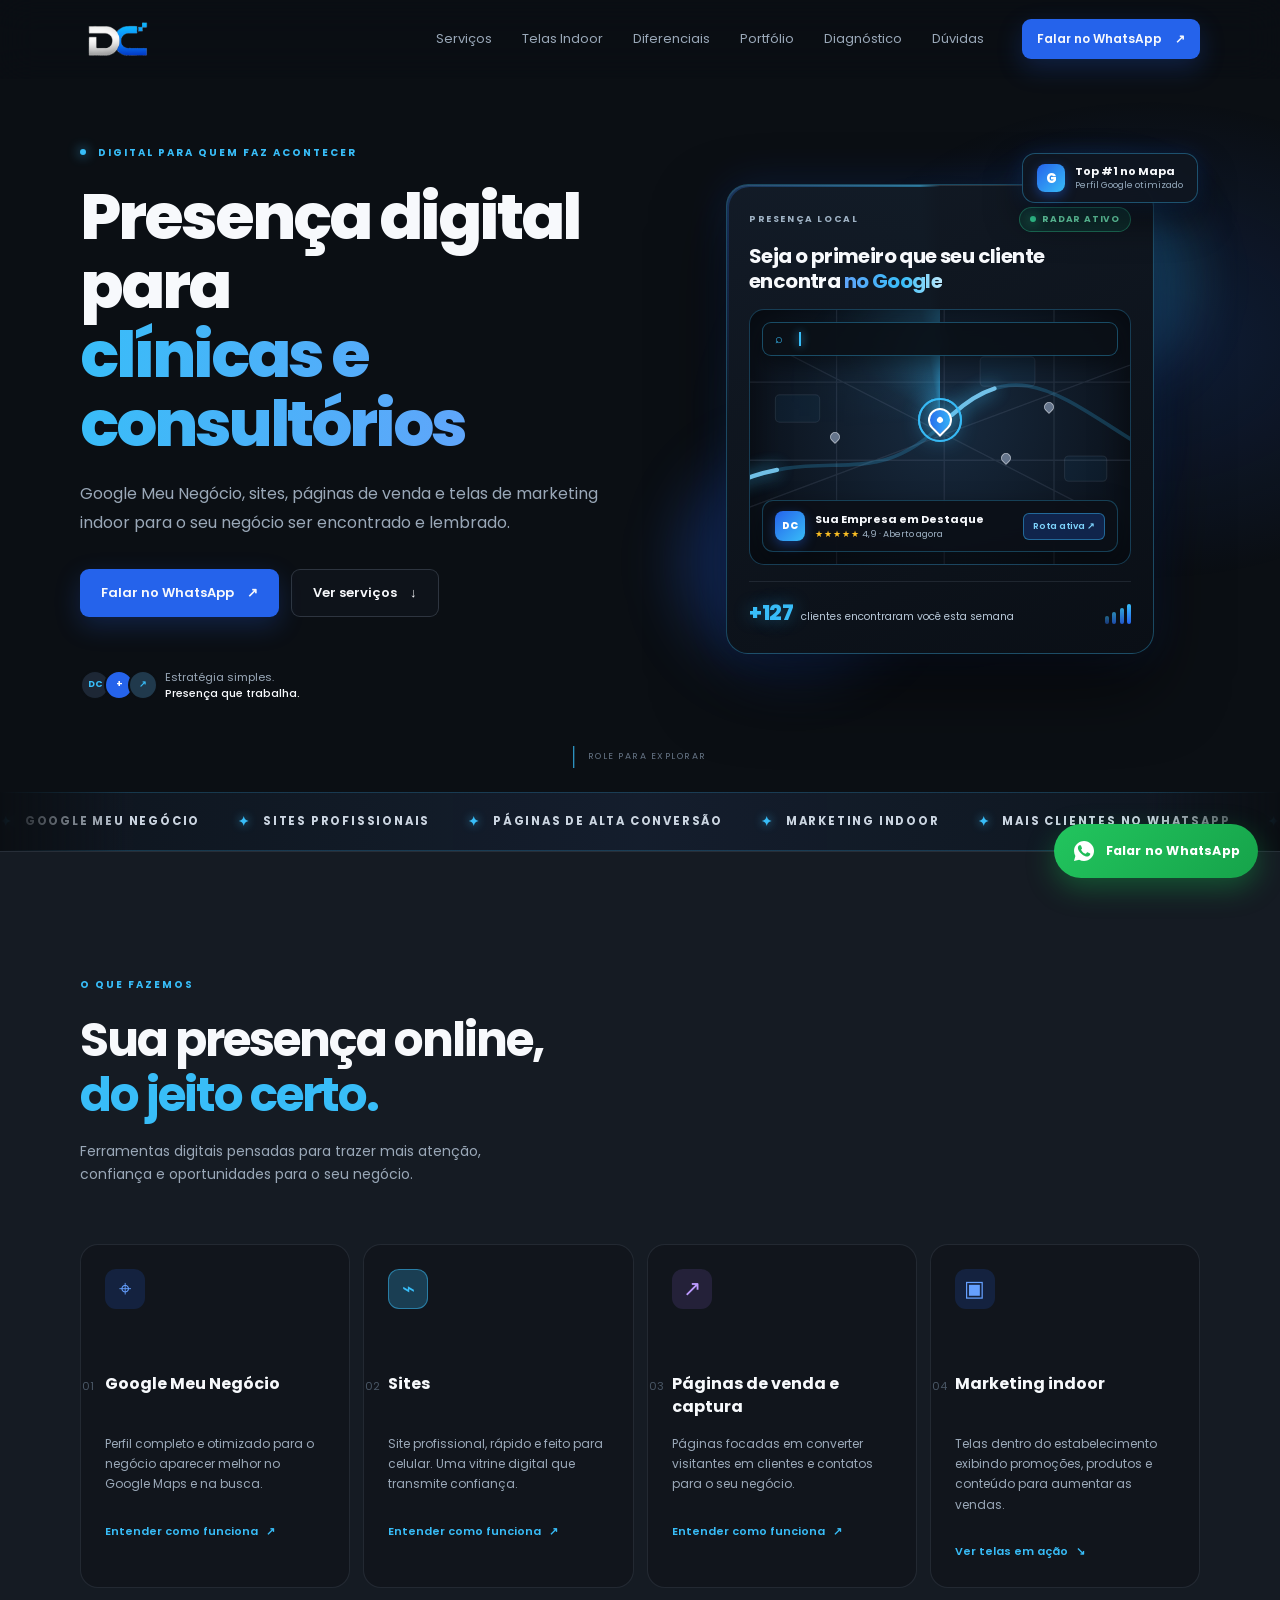
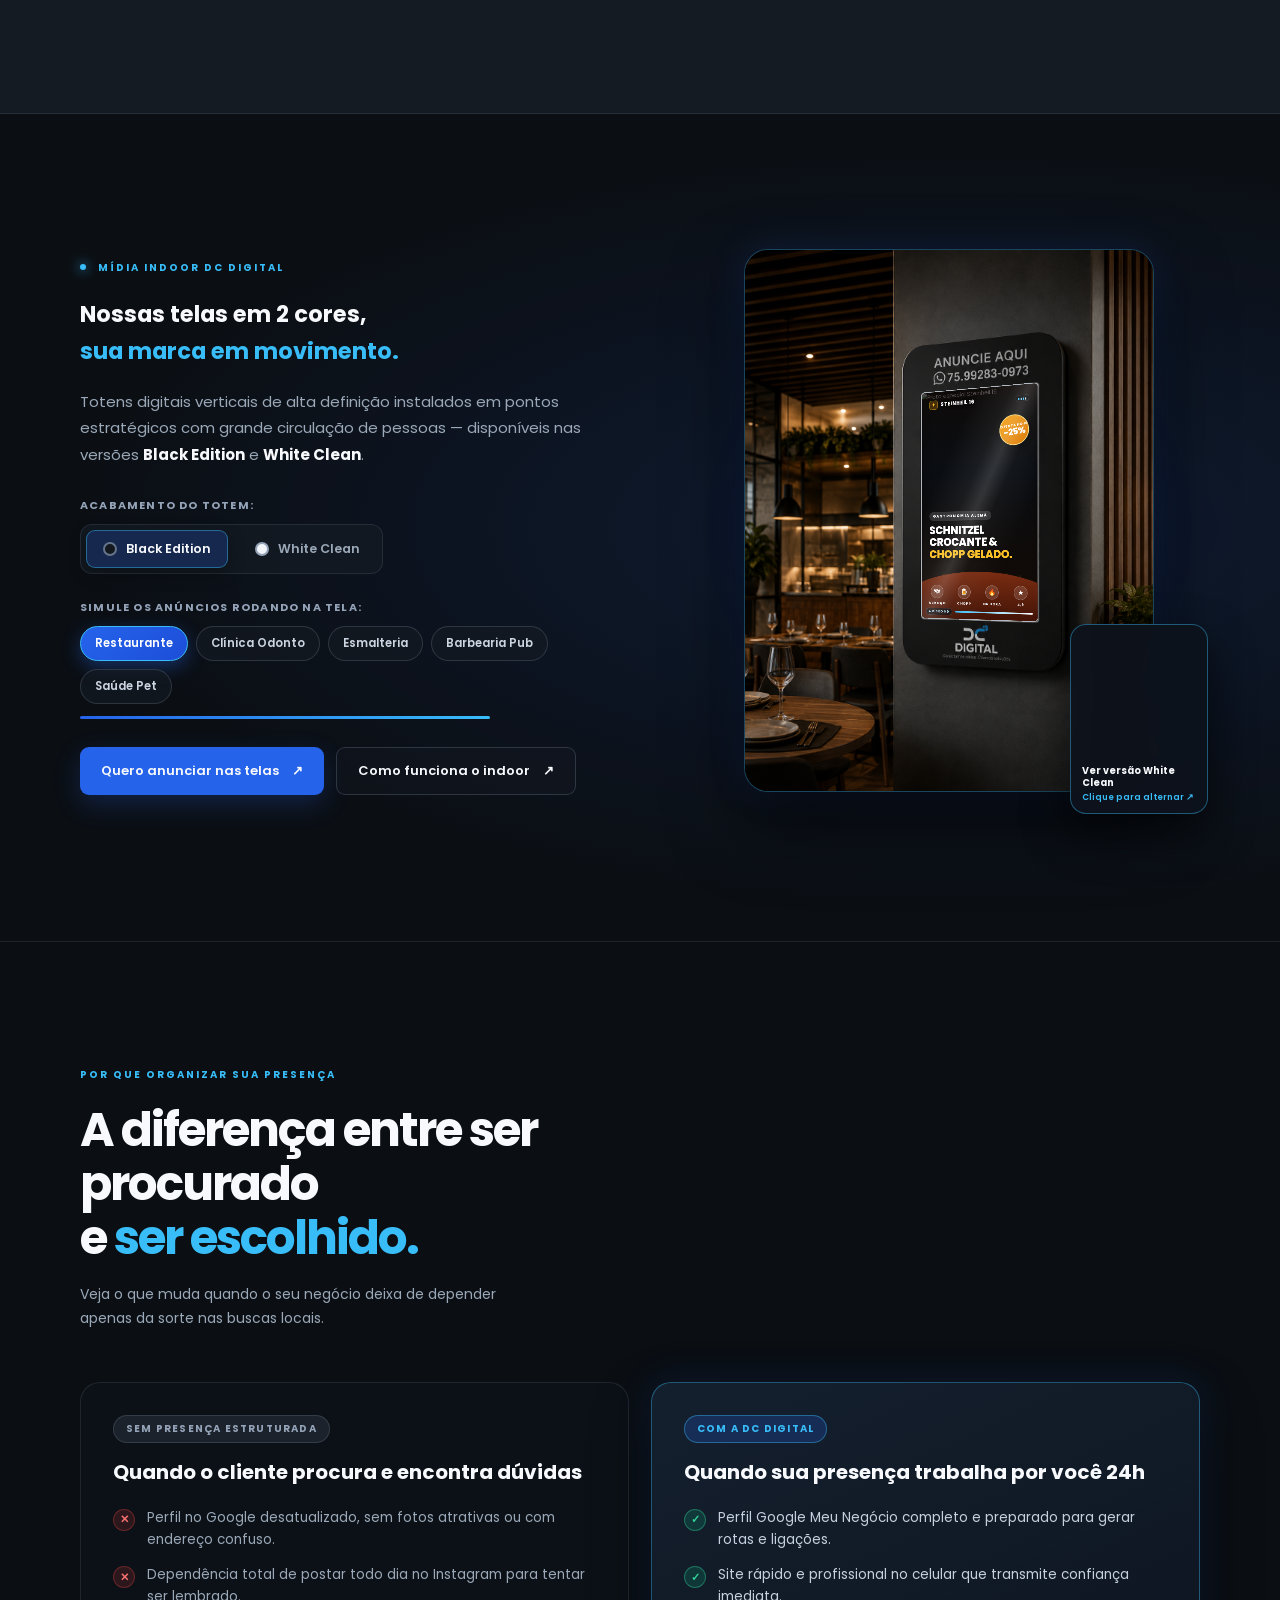
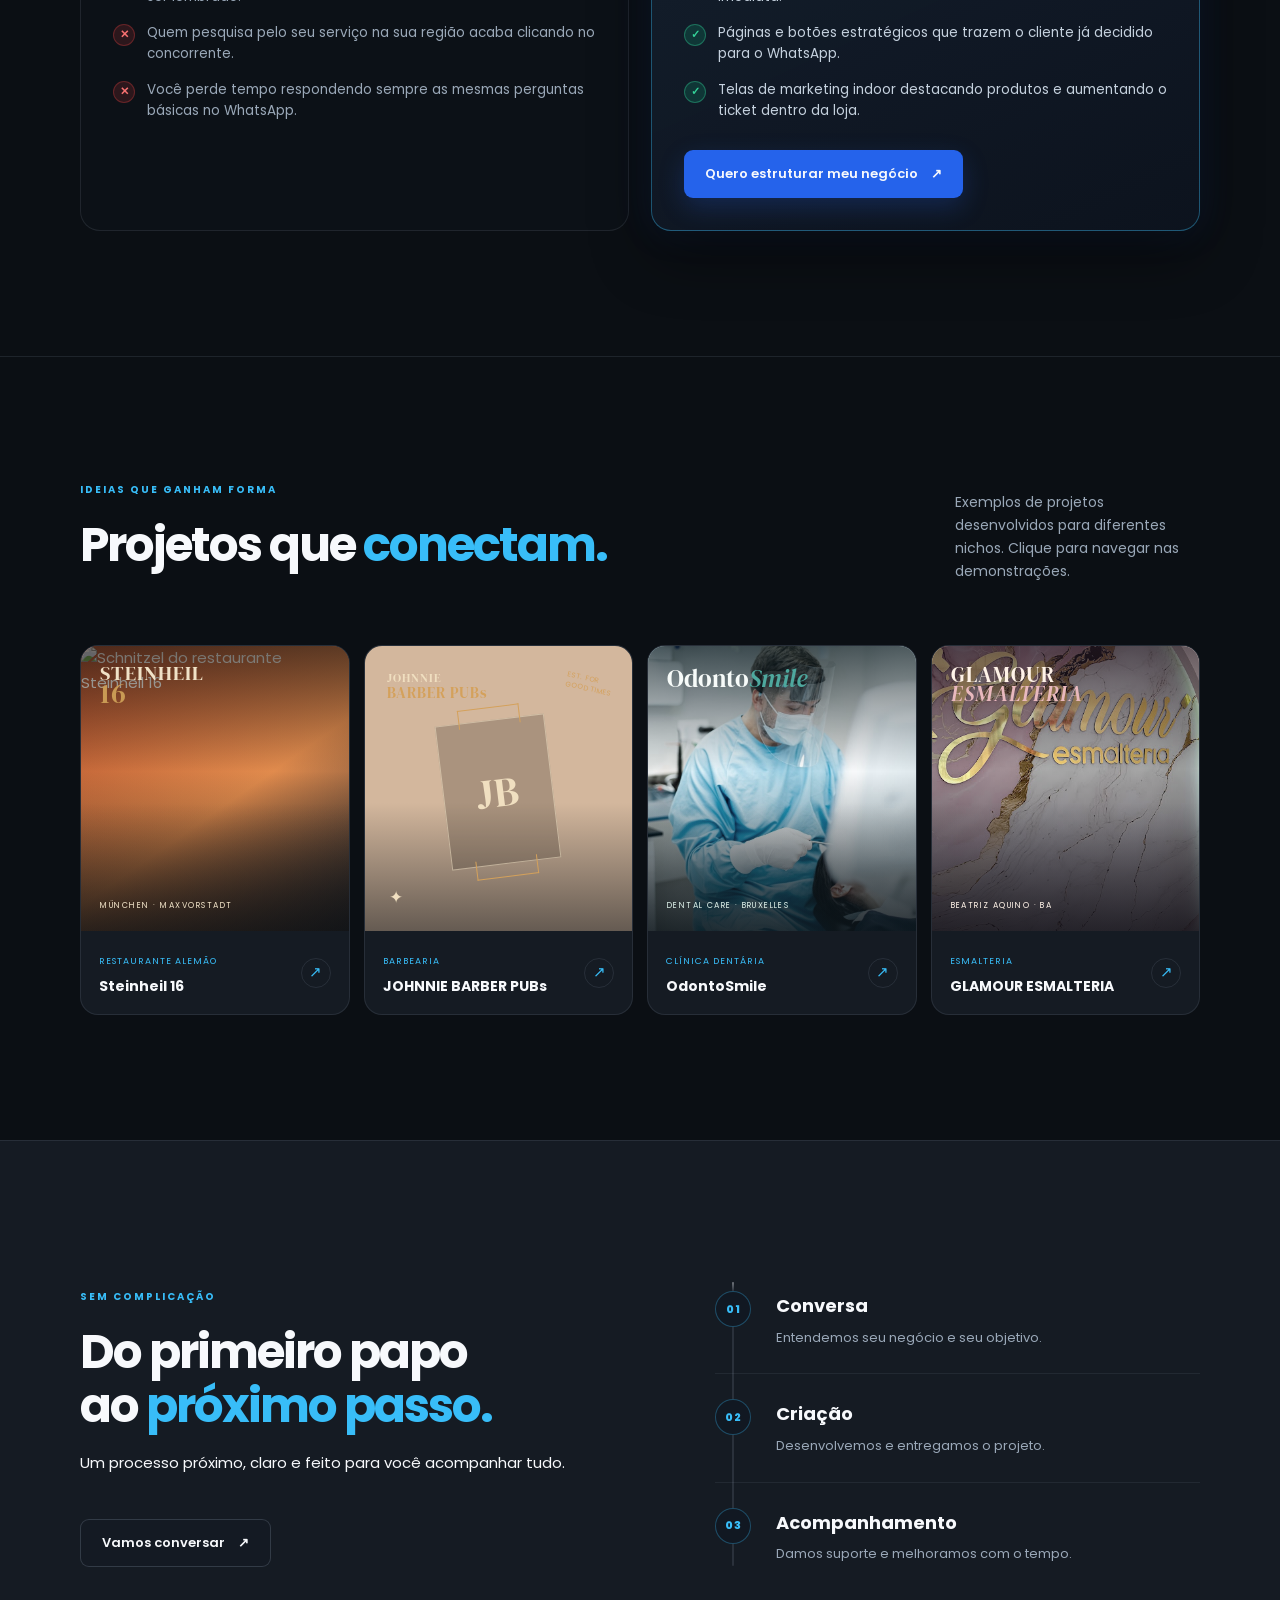
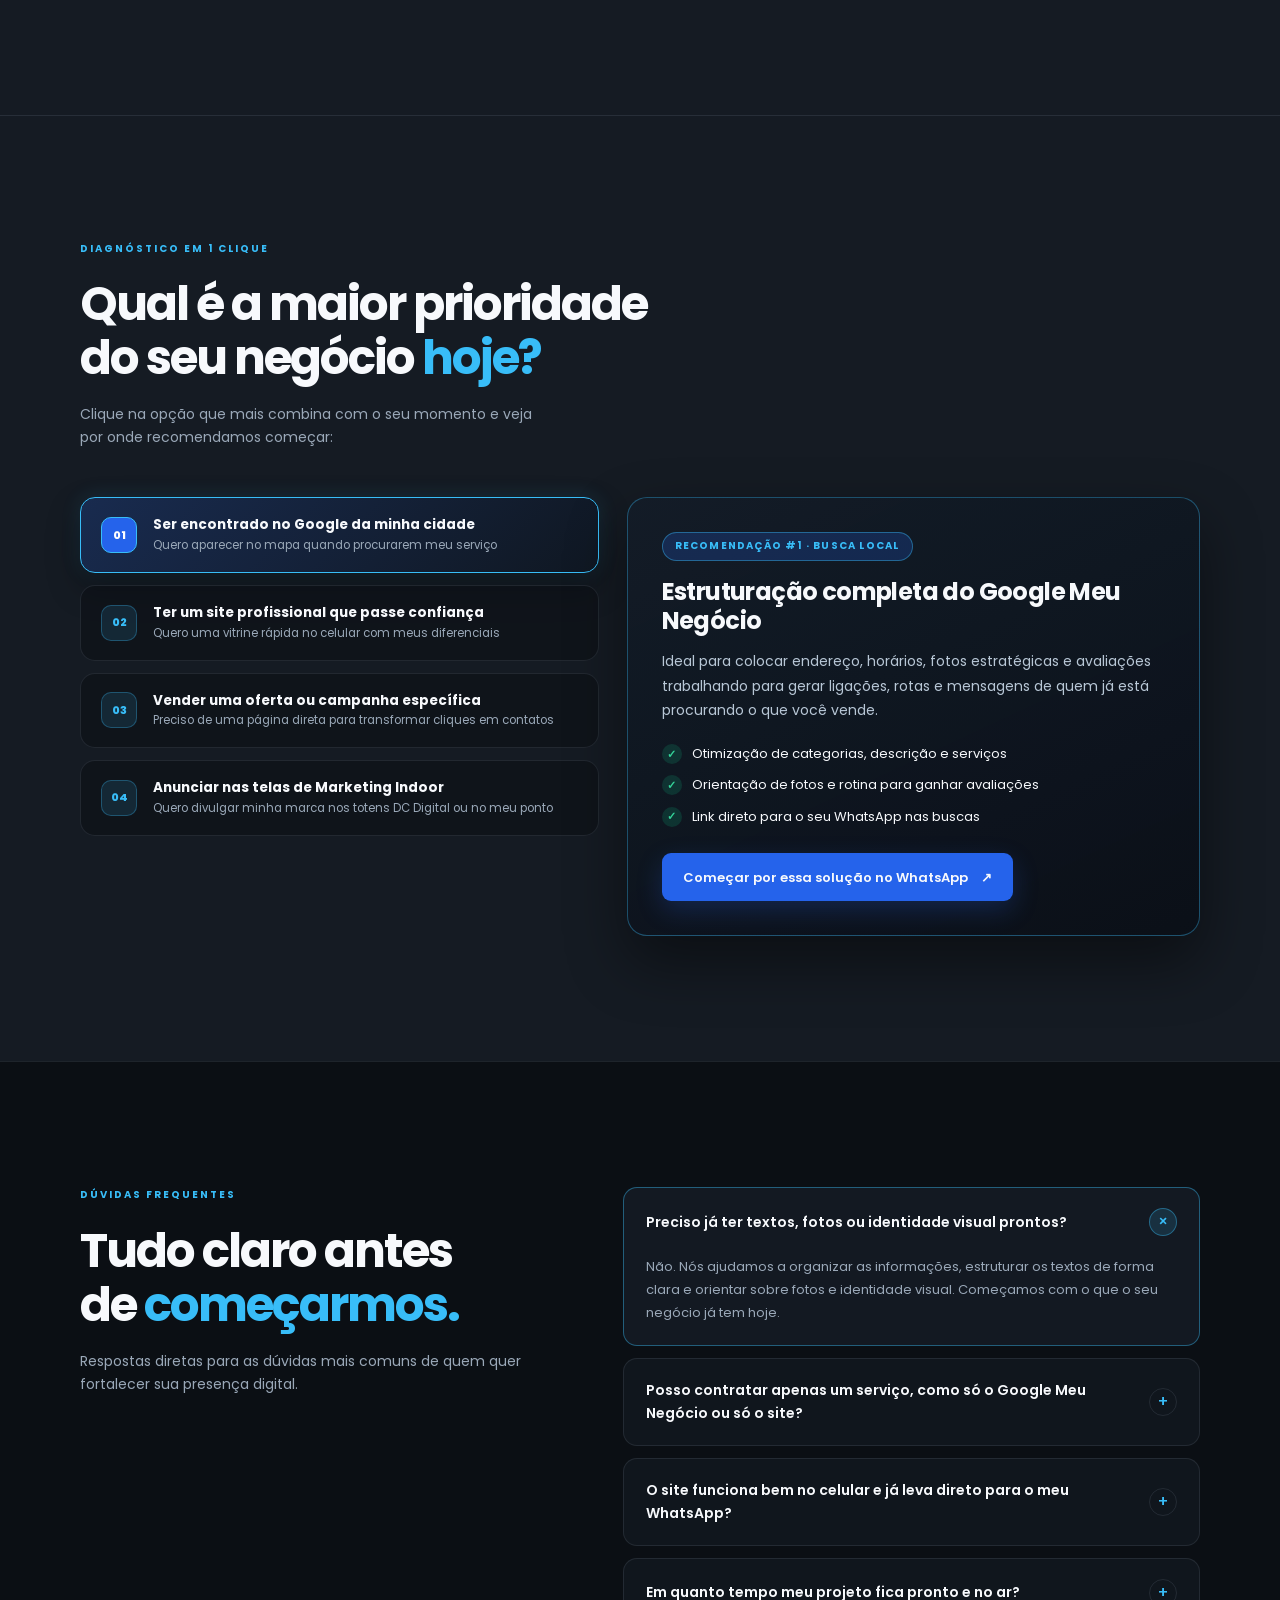
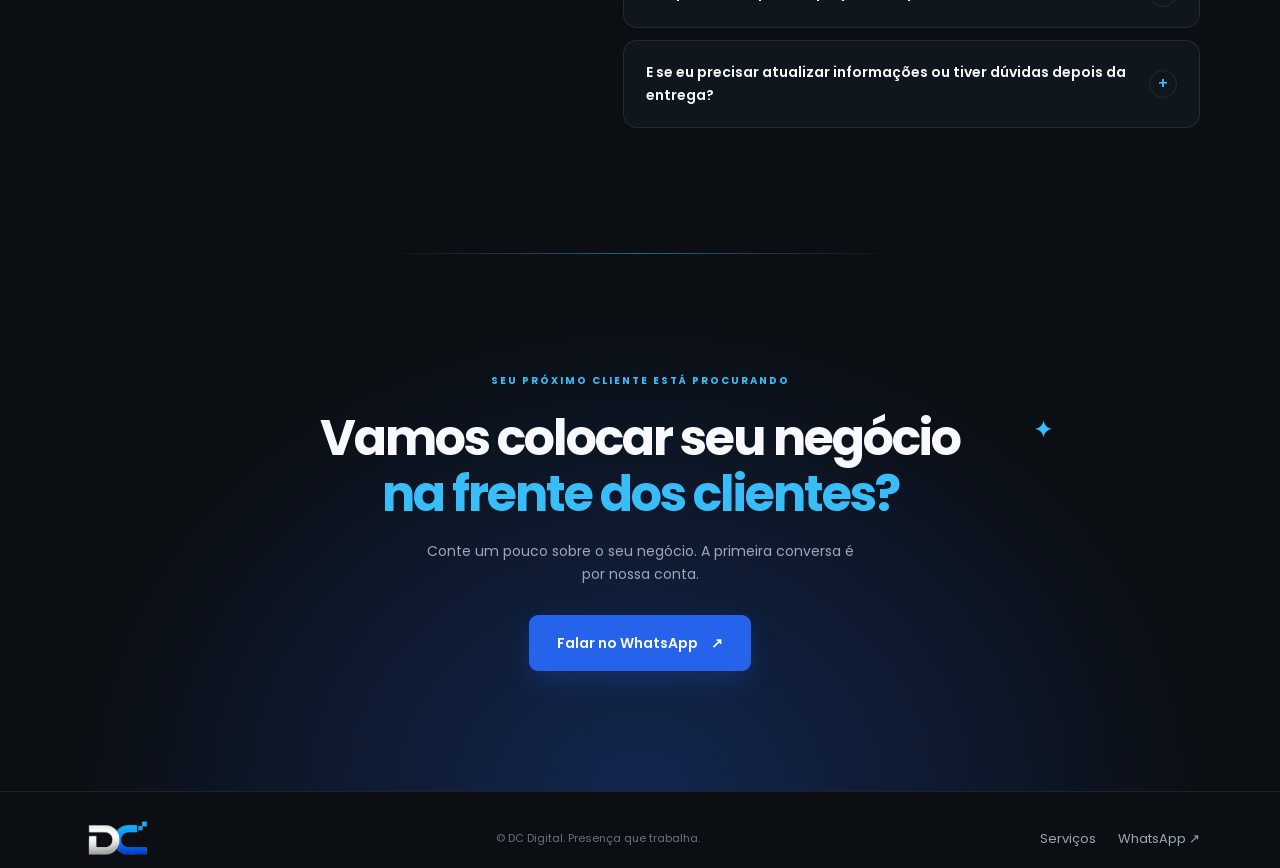
==== commit b06e8f9f: "Upgrade indoor totem screen with 4-corner 3D homography projection and clean motion-video ads" ====
--- a/index.html
+++ b/index.html
@@ -23,9 +23,9 @@
     <link rel="preconnect" href="https://fonts.googleapis.com" />
     <link rel="preconnect" href="https://fonts.gstatic.com" crossorigin />
     <link href="https://fonts.googleapis.com/css2?family=DM+Serif+Display:ital@0;1&family=Poppins:wght@400;500;600;700;800&display=swap" rel="stylesheet" />
-    <link rel="stylesheet" href="styles.css?v=6" />
-    <script defer src="script.js?v=6"></script>
-    <script defer src="hero-interactions.js?v=6"></script>
+    <link rel="stylesheet" href="styles.css?v=7" />
+    <script defer src="script.js?v=7"></script>
+    <script defer src="hero-interactions.js?v=7"></script>
     <script type="application/ld+json">
       {
         "@context": "https://schema.org",
@@ -310,90 +310,182 @@
               <img class="totem-photo photo-black" src="imagens/indoor-1.png" alt="Totem DC Digital na cor preta instalado em restaurante" loading="lazy" decoding="async" />
               <img class="totem-photo photo-white" src="imagens/indoor-2.png" alt="Totem DC Digital na cor branca instalado em restaurante" loading="lazy" decoding="async" />
 
-              <!-- Animated Digital Signage Screen Projected Inside the Physical Bezel -->
+              <!-- Animated Digital Signage Screen Projected Inside the Physical Bezel (320x600 Virtual Canvas) -->
               <div class="totem-screen-overlay" data-totem-screen>
-                <!-- Slide 0: Steinheil 16 Restaurante -->
-                <article class="screen-slide is-active" data-slide="0">
-                  <img class="slide-bg" src="https://cdn.prod.website-files.com/65c3b4971cfc9b8206b994d2/6adef4939ea64756f86c7ba3_Steinheil_Okt_2026-157-p-800.avif" alt="Prato especial Steinheil 16" loading="lazy" />
+                <div class="screen-glass-glare" aria-hidden="true"></div>
+
+                <!-- Slide 0: Steinheil 16 Restaurante (Motion Video Spot) -->
+                <article class="screen-slide slide-theme-food is-active" data-slide="0">
+                  <div class="video-scene-bg">
+                    <img class="slide-bg" src="https://cdn.prod.website-files.com/65c3b4971cfc9b8206b994d2/6adef4939ea64756f86c7ba3_Steinheil_Okt_2026-157-p-800.avif" alt="Prato especial Steinheil 16" loading="lazy" />
+                    <div class="video-particles" aria-hidden="true">
+                      <i></i><i></i><i></i><i></i>
+                    </div>
+                  </div>
                   <div class="slide-overlay slide-overlay-warm"></div>
-                  <div class="slide-top">
-                    <span class="slide-tag">✦ GASTRONOMIA</span>
-                    <span class="slide-live">HOJE</span>
-                  </div>
-                  <div class="slide-body">
-                    <small>STEINHEIL 16</small>
-                    <h4>SCHNITZEL CROCANTE &amp; <span>CHOPP GELADO.</span></h4>
-                    <p>O clássico alemão preparado na hora para o seu almoço ou jantar.</p>
-                  </div>
-                  <div class="slide-footer">
-                    <span><b>🍽</b> ALMOÇO</span>
-                    <span><b>🍺</b> CHOPP</span>
-                    <span><b>★</b> 4,9</span>
-                  </div>
+
+                  <header class="slide-hud-top">
+                    <span class="hud-brand"><b class="hud-icon icon-amber">✦</b> STEINHEIL 16</span>
+                    <span class="hud-equalizer" aria-hidden="true"><i></i><i></i><i></i><i></i></span>
+                  </header>
+
+                  <div class="slide-promo-seal seal-amber">
+                    <small>OFERTA HOJE</small>
+                    <strong>-25%</strong>
+                  </div>
+
+                  <div class="slide-kinetic-copy">
+                    <span class="kinetic-kicker">GASTRONOMIA ALEMÃ</span>
+                    <h4 class="kinetic-title">
+                      <span class="k-line l-1">SCHNITZEL</span>
+                      <span class="k-line l-2">CROCANTE &amp;</span>
+                      <span class="k-line l-3 k-accent-amber">CHOPP GELADO.</span>
+                    </h4>
+                  </div>
+
+                  <footer class="slide-curved-dock dock-warm">
+                    <div class="dock-wave-items">
+                      <span class="dock-item"><b>🍽</b><small>ALMOÇO</small></span>
+                      <span class="dock-item"><b>🍺</b><small>CHOPP</small></span>
+                      <span class="dock-item"><b>🔥</b><small>NA HORA</small></span>
+                      <span class="dock-item"><b>★</b><small>4,9</small></span>
+                    </div>
+                  </footer>
                 </article>
 
-                <!-- Slide 1: OdontoSmile Clínica -->
-                <article class="screen-slide" data-slide="1">
-                  <img class="slide-bg" src="imagens/odontosmile-clinica.jpeg" alt="Clínica OdontoSmile" loading="lazy" />
+                <!-- Slide 1: OdontoSmile Clínica (Motion Video Spot) -->
+                <article class="screen-slide slide-theme-clinic" data-slide="1">
+                  <div class="video-scene-bg">
+                    <img class="slide-bg" src="imagens/odontosmile-clinica.jpeg" alt="Clínica OdontoSmile" loading="lazy" />
+                    <div class="laser-scan-beam" aria-hidden="true"></div>
+                  </div>
                   <div class="slide-overlay slide-overlay-teal"></div>
-                  <div class="slide-top">
-                    <span class="slide-tag">✚ ODONTOSMILE</span>
-                    <span class="slide-live">7 DIAS</span>
-                  </div>
-                  <div class="slide-body">
-                    <small>CUIDADO COMPLETO</small>
-                    <h4>SEU SORRISO EM <span>BOAS MÃOS.</span></h4>
-                    <p>Estética dental, implantes, ortodontia e atendimento de urgência.</p>
-                  </div>
-                  <div class="slide-footer">
-                    <span><b>✦</b> CLAREAMENTO</span>
-                    <span><b>✚</b> URGÊNCIA</span>
-                    <span><b>✓</b> AGENDE</span>
-                  </div>
+
+                  <header class="slide-hud-top">
+                    <span class="hud-brand"><b class="hud-icon icon-cyan">✚</b> ODONTOSMILE</span>
+                    <svg class="hud-ecg" viewBox="0 0 64 24" aria-hidden="true">
+                      <polyline points="0,12 14,12 19,4 25,20 31,8 36,15 41,12 64,12" />
+                    </svg>
+                  </header>
+
+                  <div class="slide-promo-seal seal-cyan">
+                    <small>SCANNER</small>
+                    <strong>3D</strong>
+                  </div>
+
+                  <div class="slide-kinetic-copy">
+                    <span class="kinetic-kicker">ESTÉTICA &amp; IMPLANTES</span>
+                    <h4 class="kinetic-title">
+                      <span class="k-line l-1">SEU SORRISO</span>
+                      <span class="k-line l-2">MAIS BRANCO</span>
+                      <span class="k-line l-3 k-accent-cyan">EM 1 SESSÃO.</span>
+                    </h4>
+                  </div>
+
+                  <footer class="slide-curved-dock dock-teal">
+                    <div class="dock-wave-items">
+                      <span class="dock-item"><b>✦</b><small>LASER</small></span>
+                      <span class="dock-item"><b>🦷</b><small>IMPLANTE</small></span>
+                      <span class="dock-item"><b>⚡</b><small>URGÊNCIA</small></span>
+                      <span class="dock-item"><b>✓</b><small>7 DIAS</small></span>
+                    </div>
+                  </footer>
                 </article>
 
-                <!-- Slide 2: Glamour Esmalteria -->
-                <article class="screen-slide" data-slide="2">
-                  <img class="slide-bg" src="imagens/glamour-esmalteria.jpeg" alt="Glamour Esmalteria Beatriz Aquino" loading="lazy" />
+                <!-- Slide 2: Glamour Esmalteria (Motion Video Spot) -->
+                <article class="screen-slide slide-theme-salon" data-slide="2">
+                  <div class="video-scene-bg">
+                    <img class="slide-bg" src="imagens/glamour-esmalteria.jpeg" alt="Glamour Esmalteria Beatriz Aquino" loading="lazy" />
+                    <div class="video-particles particles-rose" aria-hidden="true">
+                      <i></i><i></i><i></i><i></i>
+                    </div>
+                  </div>
                   <div class="slide-overlay slide-overlay-rose"></div>
-                  <div class="slide-top">
-                    <span class="slide-tag">✿ BELEZA &amp; BEM-ESTAR</span>
-                    <span class="slide-live">CONQUISTA</span>
-                  </div>
-                  <div class="slide-body">
-                    <small>GLAMOUR ESMALTERIA</small>
-                    <h4>UM MOMENTO SÓ <span>SEU HOJE.</span></h4>
-                    <p>Cuidado nos detalhes, ambiente acolhedor e profissionais elogiadas.</p>
-                  </div>
-                  <div class="slide-footer">
-                    <span><b>💅</b> ESMALTERIA</span>
-                    <span><b>✨</b> SPA</span>
-                    <span><b>★</b> 4,8</span>
-                  </div>
+
+                  <header class="slide-hud-top">
+                    <span class="hud-brand"><b class="hud-icon icon-rose">✿</b> GLAMOUR NAILS</span>
+                    <span class="hud-equalizer" aria-hidden="true"><i></i><i></i><i></i><i></i></span>
+                  </header>
+
+                  <div class="slide-promo-seal seal-rose">
+                    <small>COMBO</small>
+                    <strong>VIP</strong>
+                  </div>
+
+                  <div class="slide-kinetic-copy">
+                    <span class="kinetic-kicker">BELEZA &amp; BEM-ESTAR</span>
+                    <h4 class="kinetic-title">
+                      <span class="k-line l-1">CUIDADO,</span>
+                      <span class="k-line l-2">BRILHO &amp;</span>
+                      <span class="k-line l-3 k-accent-rose">AUTOESTIMA.</span>
+                    </h4>
+                  </div>
+
+                  <footer class="slide-curved-dock dock-rose">
+                    <div class="dock-wave-items">
+                      <span class="dock-item"><b>💅</b><small>GEL</small></span>
+                      <span class="dock-item"><b>✨</b><small>SPA PÉS</small></span>
+                      <span class="dock-item"><b>🌸</b><small>RELAX</small></span>
+                      <span class="dock-item"><b>★</b><small>4,8</small></span>
+                    </div>
+                  </footer>
                 </article>
 
-                <!-- Slide 3: Johnnie Barber Pub -->
-                <article class="screen-slide" data-slide="3">
+                <!-- Slide 3: Johnnie Barber Pub (Motion Video Spot) -->
+                <article class="screen-slide slide-theme-barber" data-slide="3">
+                  <div class="video-scene-bg barber-animated-bg">
+                    <div class="barber-neon-ring" aria-hidden="true"></div>
+                    <div class="video-particles particles-gold" aria-hidden="true">
+                      <i></i><i></i><i></i><i></i>
+                    </div>
+                  </div>
                   <div class="slide-overlay slide-overlay-barber"></div>
-                  <div class="slide-top">
-                    <span class="slide-tag">✂ BARBER &amp; PUB</span>
-                    <span class="slide-live">VIP</span>
-                  </div>
-                  <div class="slide-body">
-                    <div class="slide-monogram">JB</div>
-                    <small>JOHNNIE BARBER PUBs</small>
-                    <h4>ESTILO, ATITUDE &amp; <span>CERVEJA GELADA.</span></h4>
-                    <p>Corte, barba, sinuca e resenha em um ambiente único.</p>
-                  </div>
-                  <div class="slide-footer">
-                    <span><b>✂</b> CORTE</span>
-                    <span><b>🧔</b> BARBA</span>
-                    <span><b>🎱</b> SINUCA</span>
-                  </div>
+
+                  <header class="slide-hud-top">
+                    <span class="hud-brand"><b class="hud-icon icon-amber">✂</b> JOHNNIE BARBER</span>
+                    <span class="hud-equalizer" aria-hidden="true"><i></i><i></i><i></i><i></i></span>
+                  </header>
+
+                  <div class="slide-monogram-animated">
+                    <span>JB</span>
+                    <small>BARBER PUB</small>
+                  </div>
+
+                  <div class="slide-kinetic-copy">
+                    <span class="kinetic-kicker">1º CHOPP CORTESIA</span>
+                    <h4 class="kinetic-title">
+                      <span class="k-line l-1">ESTILO,</span>
+                      <span class="k-line l-2">BARBA NA RÉGUA</span>
+                      <span class="k-line l-3 k-accent-amber">&amp; CERVEJA.</span>
+                    </h4>
+                  </div>
+
+                  <footer class="slide-curved-dock dock-gold">
+                    <div class="dock-wave-items">
+                      <span class="dock-item"><b>✂</b><small>CORTE</small></span>
+                      <span class="dock-item"><b>🧔</b><small>BARBA</small></span>
+                      <span class="dock-item"><b>🍺</b><small>CHOPP</small></span>
+                      <span class="dock-item"><b>🎱</b><small>SINUCA</small></span>
+                    </div>
+                  </footer>
                 </article>
 
-                <!-- Slide 4: Native Pet Ad (reveals underlying photo screen!) -->
-                <article class="screen-slide screen-slide-native" data-slide="4" aria-label="Anúncio Saúde em Foco Pet"></article>
+                <!-- Slide 4: Native Pet Ad (Reveals Original Photo + Animated HUD Wave Overlay) -->
+                <article class="screen-slide screen-slide-native" data-slide="4" aria-label="Anúncio Saúde em Foco Pet">
+                  <div class="native-live-effects" aria-hidden="true">
+                    <span class="native-heartbeat-glow"></span>
+                    <span class="native-scan-shimmer"></span>
+                    <div class="native-bottom-pulses">
+                      <i></i><i></i><i></i><i></i>
+                    </div>
+                  </div>
+                </article>
+
+                <!-- Bottom Video Player Bar -->
+                <div class="screen-video-bar" aria-hidden="true">
+                  <span class="video-play-pill">▶ VÍDEO HD</span>
+                  <div class="video-mini-timeline"><span data-screen-progress></span></div>
+                </div>
               </div>
             </div>
 
--- a/styles.css
+++ b/styles.css
@@ -1386,61 +1386,72 @@
   background: #0d131a;
   transition: transform 0.4s ease;
 }
+.totem-frame.is-switching-totem {
+  animation: totem-flip-fade 0.42s cubic-bezier(0.22, 1, 0.36, 1);
+}
+@keyframes totem-flip-fade {
+  0% { opacity: 0.35; transform: scale(0.975) rotateY(8deg); }
+  100% { opacity: 1; transform: scale(1) rotateY(0deg); }
+}
 .totem-photo {
   width: 100%;
   height: auto;
   display: block;
-  transition: opacity 0.45s ease;
 }
 .indoor-stage[data-active-color="black"] .photo-white {
-  position: absolute;
-  inset: 0;
-  opacity: 0;
-  pointer-events: none;
+  display: none;
 }
 .indoor-stage[data-active-color="white"] .photo-black {
-  position: absolute;
-  inset: 0;
-  opacity: 0;
-  pointer-events: none;
-}
-
-/* Screen Overlay Calibrated to Exact Bezel Coordinates of indoor-1 & indoor-2 */
+  display: none;
+}
+
+/* 320x600 Virtual Digital Signage Screen Projected via 4-Corner Homography (matrix3d) */
 .totem-screen-overlay {
   position: absolute;
+  left: 0;
+  top: 0;
+  width: 320px;
+  height: 600px;
+  transform-origin: 0 0;
   z-index: 4;
   overflow: hidden;
-  background: #0b1017;
-  box-shadow: inset 0 0 14px rgba(0, 0, 0, 0.65);
-  transition:
-    left 0.45s cubic-bezier(0.22, 1, 0.36, 1),
-    top 0.45s cubic-bezier(0.22, 1, 0.36, 1),
-    width 0.45s cubic-bezier(0.22, 1, 0.36, 1),
-    height 0.45s cubic-bezier(0.22, 1, 0.36, 1),
-    clip-path 0.45s cubic-bezier(0.22, 1, 0.36, 1),
-    opacity 0.35s ease;
-}
-/* Black Totem (indoor-1.png) screen coordinates */
+  border-radius: 11px;
+  background: #090e15;
+  box-shadow: inset 0 0 24px rgba(0, 0, 0, 0.75);
+  will-change: transform;
+  backface-visibility: hidden;
+}
 .indoor-stage[data-active-color="black"] .totem-screen-overlay {
-  left: 43.35%;
-  top: 24.65%;
-  width: 28.35%;
-  height: 44.0%;
-  border-radius: 5px;
-  clip-path: polygon(0% 4.1%, 100% 0%, 100% 100%, 0% 98.6%);
-}
-/* White Totem (indoor-2.png) screen coordinates */
+  border: 2.5px solid rgba(226, 232, 240, 0.78);
+}
 .indoor-stage[data-active-color="white"] .totem-screen-overlay {
-  left: 36.45%;
-  top: 26.65%;
-  width: 26.45%;
-  height: 37.15%;
-  border-radius: 5px;
-  clip-path: polygon(0% 0%, 100% 3.3%, 100% 98.8%, 0% 100%);
-}
-/* When native Pet slide (index 4) is active, reveal the underlying photo screen! */
+  border: 4px solid #141b24;
+}
+/* When Native Pet Ad (Slide 4) is active, make screen background transparent so native photo shows through with live animated overlays! */
 .totem-screen-overlay:has(.screen-slide-native.is-active) {
-  opacity: 0;
+  background: transparent;
+  box-shadow: none;
+}
+
+/* Realistic Diagonal Screen Glass Sheen */
+.screen-glass-glare {
+  position: absolute;
+  inset: -40% -60%;
+  z-index: 9;
+  pointer-events: none;
+  background: linear-gradient(
+    115deg,
+    transparent 38%,
+    rgba(255, 255, 255, 0.06) 46%,
+    rgba(255, 255, 255, 0.16) 50%,
+    rgba(255, 255, 255, 0.04) 54%,
+    transparent 62%
+  );
+  animation: screen-glare-sweep 6.5s ease-in-out infinite;
+}
+@keyframes screen-glare-sweep {
+  0%, 25% { transform: translateX(-38%) translateY(-10%); }
+  75%, 100% { transform: translateX(38%) translateY(10%); }
 }
 
 .screen-slide {
@@ -1449,11 +1460,11 @@
   display: flex;
   flex-direction: column;
   justify-content: space-between;
-  padding: 11% 8% 8%;
+  padding: 22px 22px 68px;
   color: #ffffff;
   opacity: 0;
-  transform: scale(1.06);
-  transition: opacity 0.55s ease, transform 0.55s ease;
+  transform: scale(1.04);
+  transition: opacity 0.55s cubic-bezier(0.22, 1, 0.36, 1), transform 0.55s cubic-bezier(0.22, 1, 0.36, 1);
   pointer-events: none;
   overflow: hidden;
 }
@@ -1463,6 +1474,15 @@
 }
 .screen-slide-native {
   background: transparent;
+  padding: 0;
+}
+
+/* Video Scene Background & Continuous Camera Pan/Zoom */
+.video-scene-bg {
+  position: absolute;
+  inset: 0;
+  z-index: 0;
+  overflow: hidden;
 }
 .slide-bg {
   position: absolute;
@@ -1470,111 +1490,469 @@
   width: 100%;
   height: 100%;
   object-fit: cover;
-  z-index: 0;
-  animation: ken-burns 7s ease-in-out infinite alternate;
-}
-@keyframes ken-burns {
-  from { transform: scale(1); }
-  to { transform: scale(1.16); }
-}
-.slide-overlay {
+  animation: video-camera-pan 9s ease-in-out infinite alternate;
+}
+@keyframes video-camera-pan {
+  0% { transform: scale(1.04) translate(0%, 0%); }
+  50% { transform: scale(1.18) translate(-3%, -2%); }
+  100% { transform: scale(1.12) translate(2%, 2%); }
+}
+
+/* Floating Video Particles (Bokeh / Steam / Sparkles) */
+.video-particles {
   position: absolute;
   inset: 0;
   z-index: 1;
+  pointer-events: none;
+}
+.video-particles i {
+  position: absolute;
+  bottom: 18%;
+  width: 10px;
+  height: 10px;
+  border-radius: 50%;
+  background: radial-gradient(circle, rgba(251, 191, 36, 0.9), transparent 70%);
+  filter: blur(1px);
+  animation: particle-rise 3.6s ease-in infinite;
+}
+.video-particles.particles-rose i {
+  background: radial-gradient(circle, rgba(244, 114, 182, 0.95), transparent 70%);
+}
+.video-particles.particles-gold i {
+  background: radial-gradient(circle, rgba(245, 158, 11, 0.95), transparent 70%);
+}
+.video-particles i:nth-child(1) { left: 18%; width: 14px; height: 14px; animation-delay: 0s; animation-duration: 3.4s; }
+.video-particles i:nth-child(2) { left: 46%; width: 10px; height: 10px; animation-delay: 0.9s; animation-duration: 4.1s; }
+.video-particles i:nth-child(3) { left: 72%; width: 16px; height: 16px; animation-delay: 1.7s; animation-duration: 3.8s; }
+.video-particles i:nth-child(4) { left: 84%; width: 11px; height: 11px; animation-delay: 2.4s; animation-duration: 3.2s; }
+@keyframes particle-rise {
+  0% { transform: translateY(20px) scale(0.5); opacity: 0; }
+  35% { opacity: 0.85; }
+  100% { transform: translateY(-240px) scale(1.35); opacity: 0; }
+}
+
+/* Clinic Laser Scan Beam */
+.laser-scan-beam {
+  position: absolute;
+  left: 0;
+  right: 0;
+  height: 3px;
+  background: linear-gradient(90deg, transparent, #38bdf8, #ffffff, #38bdf8, transparent);
+  box-shadow: 0 0 18px 4px rgba(56, 189, 248, 0.75);
+  z-index: 2;
+  animation: clinic-laser-scan 3.4s ease-in-out infinite;
+}
+@keyframes clinic-laser-scan {
+  0%, 100% { top: 14%; opacity: 0.25; }
+  50% { top: 76%; opacity: 0.95; }
+}
+
+/* Barber Animated Background & Rotating Ring */
+.barber-animated-bg {
+  background: radial-gradient(circle at 50% 34%, #352315 0%, #140e0a 72%, #0a0705 100%);
+}
+.barber-neon-ring {
+  position: absolute;
+  left: 50%;
+  top: 32%;
+  width: 210px;
+  height: 210px;
+  margin-left: -105px;
+  margin-top: -105px;
+  border-radius: 50%;
+  border: 2px dashed rgba(212, 161, 91, 0.35);
+  box-shadow: 0 0 40px rgba(212, 161, 91, 0.2), inset 0 0 30px rgba(212, 161, 91, 0.12);
+  animation: spin-slow 14s linear infinite;
+}
+@keyframes spin-slow {
+  from { transform: rotate(0deg); }
+  to { transform: rotate(360deg); }
+}
+
+/* Clean Editorial Gradients (Leaves Hero Image Bright & Uncluttered) */
+.slide-overlay {
+  position: absolute;
+  inset: 0;
+  z-index: 1;
 }
 .slide-overlay-warm {
-  background: linear-gradient(180deg, rgba(20, 12, 8, 0.78) 0%, rgba(20, 12, 8, 0.35) 42%, rgba(15, 10, 6, 0.94) 88%);
+  background: linear-gradient(180deg, rgba(16, 10, 6, 0.76) 0%, rgba(16, 10, 6, 0.14) 36%, rgba(16, 10, 6, 0.88) 76%, #120b07 100%);
 }
 .slide-overlay-teal {
-  background: linear-gradient(180deg, rgba(8, 28, 36, 0.82) 0%, rgba(8, 28, 36, 0.38) 42%, rgba(6, 22, 30, 0.95) 88%);
+  background: linear-gradient(180deg, rgba(6, 24, 34, 0.78) 0%, rgba(6, 24, 34, 0.16) 36%, rgba(6, 22, 32, 0.9) 76%, #061824 100%);
 }
 .slide-overlay-rose {
-  background: linear-gradient(180deg, rgba(42, 16, 30, 0.8) 0%, rgba(42, 16, 30, 0.35) 42%, rgba(28, 10, 20, 0.94) 88%);
+  background: linear-gradient(180deg, rgba(36, 12, 26, 0.76) 0%, rgba(36, 12, 26, 0.15) 36%, rgba(30, 10, 22, 0.9) 76%, #1d0915 100%);
 }
 .slide-overlay-barber {
-  background: radial-gradient(circle at 50% 35%, #2d2118, #120e0b 85%);
-}
-.slide-top,
-.slide-body,
-.slide-footer {
+  background: linear-gradient(180deg, rgba(15, 10, 7, 0.4) 0%, transparent 40%, rgba(14, 9, 6, 0.92) 78%);
+}
+
+/* Top HUD Header inside Virtual Screen */
+.slide-hud-top {
   position: relative;
-  z-index: 2;
-}
-.slide-top {
+  z-index: 3;
   display: flex;
   align-items: center;
   justify-content: space-between;
-  gap: 4px;
-}
-.slide-tag {
-  font-size: 6.5px;
+  gap: 8px;
+}
+.hud-brand {
+  display: inline-flex;
+  align-items: center;
+  gap: 8px;
+  font-size: 13px;
   font-weight: 800;
   letter-spacing: 0.8px;
-  color: #7dd3fc;
-}
-.slide-live {
-  padding: 2px 5px;
-  border-radius: 4px;
-  background: rgba(56, 189, 248, 0.22);
-  border: 1px solid rgba(56, 189, 248, 0.45);
-  font-size: 5.5px;
-  font-weight: 800;
-  color: #e0f2fe;
-}
-.slide-body {
-  margin-top: auto;
-  margin-bottom: 10px;
-}
-.slide-monogram {
-  width: 34px;
-  height: 42px;
-  margin-bottom: 8px;
-  border: 1px solid #d4a15b;
-  color: #f0dfc0;
+  color: #ffffff;
+  text-shadow: 0 2px 10px rgba(0, 0, 0, 0.5);
+}
+.hud-icon {
+  width: 24px;
+  height: 24px;
+  border-radius: 6px;
   display: grid;
   place-items: center;
-  font: 400 15px 'DM Serif Display', serif;
-  background: rgba(212, 161, 91, 0.12);
-}
-.slide-body small {
+  font-size: 13px;
+  font-weight: 800;
+}
+.icon-amber { background: rgba(245, 158, 11, 0.25); color: #fbbf24; border: 1px solid rgba(251, 191, 36, 0.5); }
+.icon-cyan { background: rgba(56, 189, 248, 0.25); color: #38bdf8; border: 1px solid rgba(56, 189, 248, 0.5); }
+.icon-rose { background: rgba(244, 114, 182, 0.25); color: #f472b6; border: 1px solid rgba(244, 114, 182, 0.5); }
+
+/* Animated Equalizer Bars */
+.hud-equalizer {
+  display: inline-flex;
+  align-items: flex-end;
+  gap: 3px;
+  height: 16px;
+  padding: 2px 6px;
+  border-radius: 6px;
+  background: rgba(0, 0, 0, 0.35);
+  border: 1px solid rgba(255, 255, 255, 0.16);
+}
+.hud-equalizer i {
+  width: 3px;
+  height: 6px;
+  border-radius: 2px;
+  background: #38bdf8;
+  animation: eq-bounce 0.85s ease-in-out infinite alternate;
+}
+.hud-equalizer i:nth-child(2) { animation-delay: 0.2s; background: #7dd3fc; }
+.hud-equalizer i:nth-child(3) { animation-delay: 0.4s; }
+.hud-equalizer i:nth-child(4) { animation-delay: 0.1s; background: #bae6fd; }
+@keyframes eq-bounce {
+  0% { height: 4px; }
+  100% { height: 13px; }
+}
+
+/* Animated ECG Line (Clinic Slide) */
+.hud-ecg {
+  width: 56px;
+  height: 22px;
+  fill: none;
+  stroke: #38bdf8;
+  stroke-width: 2.2;
+  stroke-linecap: round;
+  stroke-linejoin: round;
+  stroke-dasharray: 90;
+  stroke-dashoffset: 90;
+  filter: drop-shadow(0 0 6px rgba(56, 189, 248, 0.8));
+  animation: ecg-draw 2s linear infinite;
+}
+@keyframes ecg-draw {
+  0% { stroke-dashoffset: 90; opacity: 0.3; }
+  50% { stroke-dashoffset: 0; opacity: 1; }
+  100% { stroke-dashoffset: -90; opacity: 0.3; }
+}
+
+/* Bouncing Promo Seal Badge */
+.slide-promo-seal {
+  position: absolute;
+  top: 74px;
+  right: 22px;
+  z-index: 3;
+  width: 78px;
+  height: 78px;
+  border-radius: 50%;
+  display: flex;
+  flex-direction: column;
+  align-items: center;
+  justify-content: center;
+  text-align: center;
+  box-shadow: 0 14px 28px rgba(0, 0, 0, 0.5);
+  animation: promo-seal-pulse 2.2s ease-in-out infinite;
+}
+.screen-slide.is-active .slide-promo-seal {
+  animation: promo-seal-pop 0.65s cubic-bezier(0.34, 1.56, 0.64, 1) forwards, promo-seal-pulse 2.2s ease-in-out 0.65s infinite;
+}
+.seal-amber {
+  background: linear-gradient(135deg, #f59e0b, #d97706);
+  border: 2px solid #fde68a;
+  color: #ffffff;
+}
+.seal-cyan {
+  background: linear-gradient(135deg, #0284c7, #2563eb);
+  border: 2px solid #bae6fd;
+  color: #ffffff;
+}
+.seal-rose {
+  background: linear-gradient(135deg, #db2777, #9d174d);
+  border: 2px solid #fbcfe8;
+  color: #ffffff;
+}
+.slide-promo-seal small {
+  font-size: 8.5px;
+  font-weight: 800;
+  letter-spacing: 0.6px;
+  line-height: 1;
+  margin-bottom: 2px;
+}
+.slide-promo-seal strong {
+  font-size: 22px;
+  font-weight: 800;
+  line-height: 1;
+  letter-spacing: -0.8px;
+}
+@keyframes promo-seal-pop {
+  0% { opacity: 0; transform: scale(0.3) rotate(-25deg); }
+  100% { opacity: 1; transform: scale(1) rotate(-6deg); }
+}
+@keyframes promo-seal-pulse {
+  0%, 100% { transform: scale(1) rotate(-6deg); }
+  50% { transform: scale(1.08) rotate(3deg); }
+}
+
+/* Barber Animated Monogram Emblem */
+.slide-monogram-animated {
+  position: relative;
+  z-index: 3;
+  align-self: center;
+  margin-top: 28px;
+  width: 112px;
+  height: 124px;
+  border-radius: 18px;
+  border: 2px solid #d4a15b;
+  background: radial-gradient(circle at 50% 30%, rgba(212, 161, 91, 0.25), rgba(20, 14, 10, 0.88));
+  box-shadow: 0 16px 36px rgba(0, 0, 0, 0.6), 0 0 24px rgba(212, 161, 91, 0.28);
+  display: flex;
+  flex-direction: column;
+  align-items: center;
+  justify-content: center;
+  animation: monogram-float 3s ease-in-out infinite;
+}
+.slide-monogram-animated span {
+  font: 400 48px/1 'DM Serif Display', serif;
+  color: #fde68a;
+  text-shadow: 0 4px 14px rgba(0, 0, 0, 0.6);
+}
+.slide-monogram-animated small {
+  margin-top: 4px;
+  font-size: 9px;
+  font-weight: 800;
+  letter-spacing: 2px;
+  color: #d4a15b;
+}
+@keyframes monogram-float {
+  0%, 100% { transform: translateY(0) scale(1); }
+  50% { transform: translateY(-6px) scale(1.04); }
+}
+
+/* Kinetic Typography (Clean, Large, Video-Style Entrance) */
+.slide-kinetic-copy {
+  position: relative;
+  z-index: 3;
+  margin-top: auto;
+  margin-bottom: 84px;
+}
+.kinetic-kicker {
+  display: inline-block;
+  padding: 4px 10px;
+  border-radius: 999px;
+  background: rgba(255, 255, 255, 0.14);
+  backdrop-filter: blur(6px);
+  font-size: 10px;
+  font-weight: 800;
+  letter-spacing: 1.4px;
+  color: #f8fafc;
+  margin-bottom: 10px;
+}
+.kinetic-title {
+  margin: 0;
+  font-size: 29px;
+  line-height: 1.08;
+  font-weight: 800;
+  letter-spacing: -0.9px;
+  color: #ffffff;
+  text-shadow: 0 4px 18px rgba(0, 0, 0, 0.65);
+}
+.k-line {
   display: block;
-  font-size: 6px;
-  letter-spacing: 1px;
-  color: rgba(255, 255, 255, 0.78);
-  margin-bottom: 3px;
-}
-.slide-body h4 {
-  margin: 0 0 5px;
-  font-size: 11px;
-  line-height: 1.15;
+}
+.screen-slide.is-active .k-line {
+  opacity: 0;
+  animation: kinetic-line-in 0.55s cubic-bezier(0.22, 1, 0.36, 1) forwards;
+}
+.screen-slide.is-active .k-line.l-1 { animation-delay: 0.08s; }
+.screen-slide.is-active .k-line.l-2 { animation-delay: 0.22s; }
+.screen-slide.is-active .k-line.l-3 { animation-delay: 0.36s; }
+@keyframes kinetic-line-in {
+  0% { opacity: 0; transform: translateY(18px) translateX(-10px); filter: blur(4px); }
+  100% { opacity: 1; transform: translateY(0) translateX(0); filter: blur(0); }
+}
+.k-accent-amber { color: #fbbf24; }
+.k-accent-cyan { color: #38bdf8; }
+.k-accent-rose { color: #f472b6; }
+
+/* Curved Bottom Dock (Inspired by Native Totem Pet Screen) */
+.slide-curved-dock {
+  position: absolute;
+  left: -6%;
+  right: -6%;
+  bottom: 0;
+  height: 128px;
+  padding: 36px 28px 28px;
+  z-index: 3;
+  clip-path: ellipse(68% 88% at 50% 92%);
+  display: flex;
+  align-items: center;
+  justify-content: center;
+}
+.dock-warm { background: linear-gradient(180deg, #7c2d12, #431407); }
+.dock-teal { background: linear-gradient(180deg, #0c4a6e, #082f49); }
+.dock-rose { background: linear-gradient(180deg, #831843, #500724); }
+.dock-gold { background: linear-gradient(180deg, #78350f, #3b1704); }
+
+.dock-wave-items {
+  width: 100%;
+  display: grid;
+  grid-template-columns: repeat(4, 1fr);
+  gap: 6px;
+  text-align: center;
+}
+.dock-item {
+  display: flex;
+  flex-direction: column;
+  align-items: center;
+  gap: 5px;
+  animation: dock-icon-wave 2.8s ease-in-out infinite;
+}
+.dock-item:nth-child(1) { animation-delay: 0s; }
+.dock-item:nth-child(2) { animation-delay: 0.7s; }
+.dock-item:nth-child(3) { animation-delay: 1.4s; }
+.dock-item:nth-child(4) { animation-delay: 2.1s; }
+.dock-item b {
+  width: 36px;
+  height: 36px;
+  border-radius: 50%;
+  display: grid;
+  place-items: center;
+  font-size: 16px;
+  background: rgba(255, 255, 255, 0.12);
+  border: 1.5px solid rgba(255, 255, 255, 0.35);
+}
+.dock-item small {
+  font-size: 9px;
+  font-weight: 700;
+  letter-spacing: 0.5px;
+  color: #f1f5f9;
+}
+@keyframes dock-icon-wave {
+  0%, 70%, 100% { transform: translateY(0) scale(1); filter: brightness(1); }
+  35% { transform: translateY(-5px) scale(1.12); filter: brightness(1.35); }
+}
+
+/* Native Pet Slide Live Animated Effects */
+.native-live-effects {
+  position: absolute;
+  inset: 0;
+  pointer-events: none;
+}
+.native-heartbeat-glow {
+  position: absolute;
+  top: 5.5%;
+  right: 8%;
+  width: 68px;
+  height: 44px;
+  border-radius: 50%;
+  background: radial-gradient(circle, rgba(56, 189, 248, 0.55), transparent 70%);
+  animation: native-heart-pulse 1.1s ease-in-out infinite;
+}
+@keyframes native-heart-pulse {
+  0%, 100% { transform: scale(0.85); opacity: 0.35; }
+  50% { transform: scale(1.25); opacity: 0.95; }
+}
+.native-scan-shimmer {
+  position: absolute;
+  left: 0;
+  right: 0;
+  height: 80px;
+  background: linear-gradient(180deg, transparent, rgba(56, 189, 248, 0.14), transparent);
+  animation: clinic-laser-scan 4s ease-in-out infinite;
+}
+.native-bottom-pulses {
+  position: absolute;
+  left: 6%;
+  right: 6%;
+  bottom: 6%;
+  height: 56px;
+  display: grid;
+  grid-template-columns: repeat(4, 1fr);
+  place-items: center;
+}
+.native-bottom-pulses i {
+  width: 44px;
+  height: 44px;
+  border-radius: 50%;
+  border: 2px solid rgba(56, 189, 248, 0.65);
+  box-shadow: 0 0 16px rgba(56, 189, 248, 0.55);
+  animation: native-ring-wave 2.4s ease-in-out infinite;
+}
+.native-bottom-pulses i:nth-child(1) { animation-delay: 0s; }
+.native-bottom-pulses i:nth-child(2) { animation-delay: 0.6s; }
+.native-bottom-pulses i:nth-child(3) { animation-delay: 1.2s; }
+.native-bottom-pulses i:nth-child(4) { animation-delay: 1.8s; }
+@keyframes native-ring-wave {
+  0%, 70%, 100% { transform: scale(0.8); opacity: 0; }
+  35% { transform: scale(1.1); opacity: 0.85; }
+}
+
+/* Bottom Video Player Timeline Bar Inside Virtual Screen */
+.screen-video-bar {
+  position: absolute;
+  left: 12px;
+  right: 12px;
+  bottom: 8px;
+  z-index: 8;
+  display: flex;
+  align-items: center;
+  gap: 8px;
+  pointer-events: none;
+}
+.video-play-pill {
+  padding: 2px 7px;
+  border-radius: 999px;
+  background: rgba(11, 15, 20, 0.72);
+  border: 1px solid rgba(255, 255, 255, 0.22);
+  font-size: 8px;
   font-weight: 800;
-  letter-spacing: -0.3px;
-  color: #ffffff;
-}
-.slide-body h4 span {
-  color: var(--cyan);
-}
-.slide-body p {
-  margin: 0;
-  font-size: 6.5px;
-  line-height: 1.35;
-  color: rgba(255, 255, 255, 0.82);
-}
-.slide-footer {
-  display: flex;
-  justify-content: space-between;
-  align-items: center;
-  padding-top: 6px;
-  border-top: 1px solid rgba(255, 255, 255, 0.18);
-  font-size: 5.5px;
-  font-weight: 700;
-  letter-spacing: 0.4px;
-  color: #e2e8f0;
-}
-.slide-footer b {
+  letter-spacing: 0.6px;
+  color: #bae6fd;
+  white-space: nowrap;
+}
+.video-mini-timeline {
+  flex: 1;
+  height: 4px;
+  border-radius: 999px;
+  background: rgba(255, 255, 255, 0.22);
+  overflow: hidden;
+}
+.video-mini-timeline span {
   display: block;
-  font-size: 8px;
-  margin-bottom: 1px;
+  height: 100%;
+  width: 0%;
+  background: linear-gradient(90deg, #38bdf8, #ffffff);
+  box-shadow: 0 0 8px #38bdf8;
 }
 
 /* Secondary Floating Preview Card of the Other Totem Color */
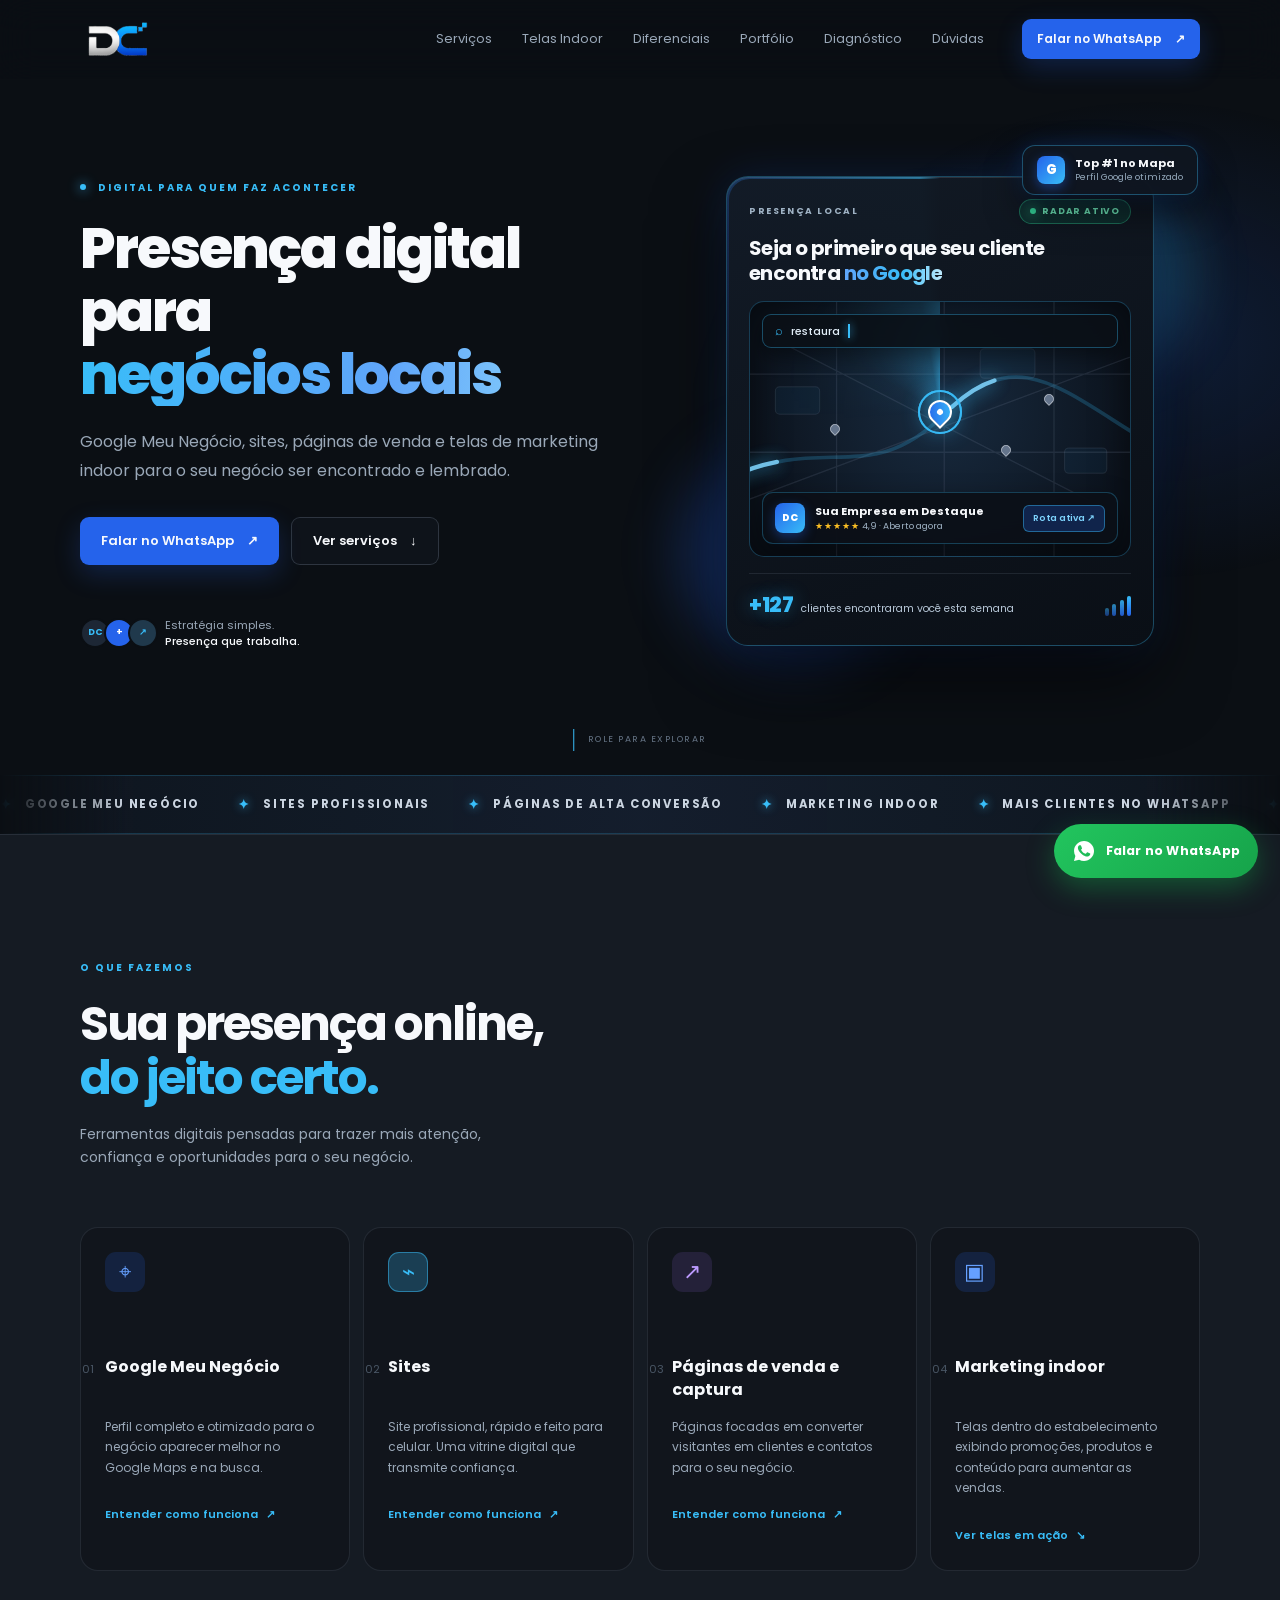
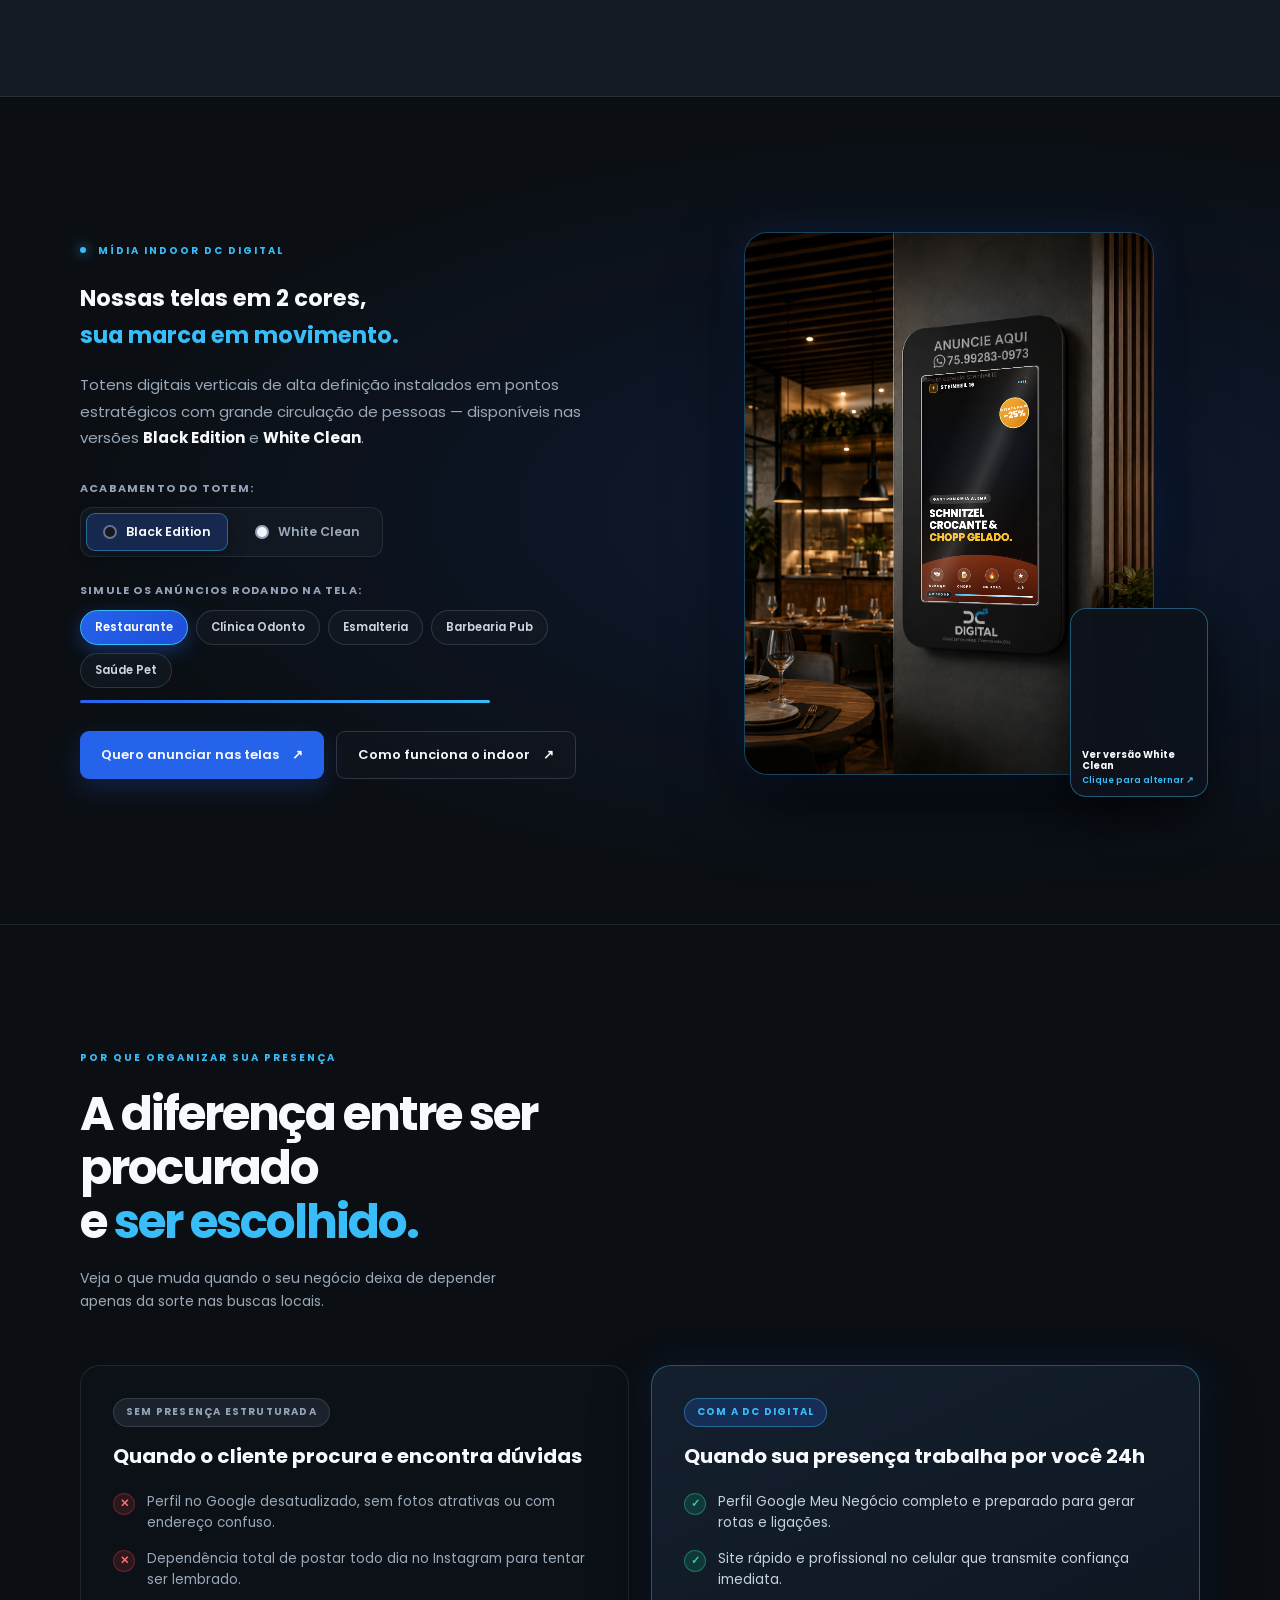
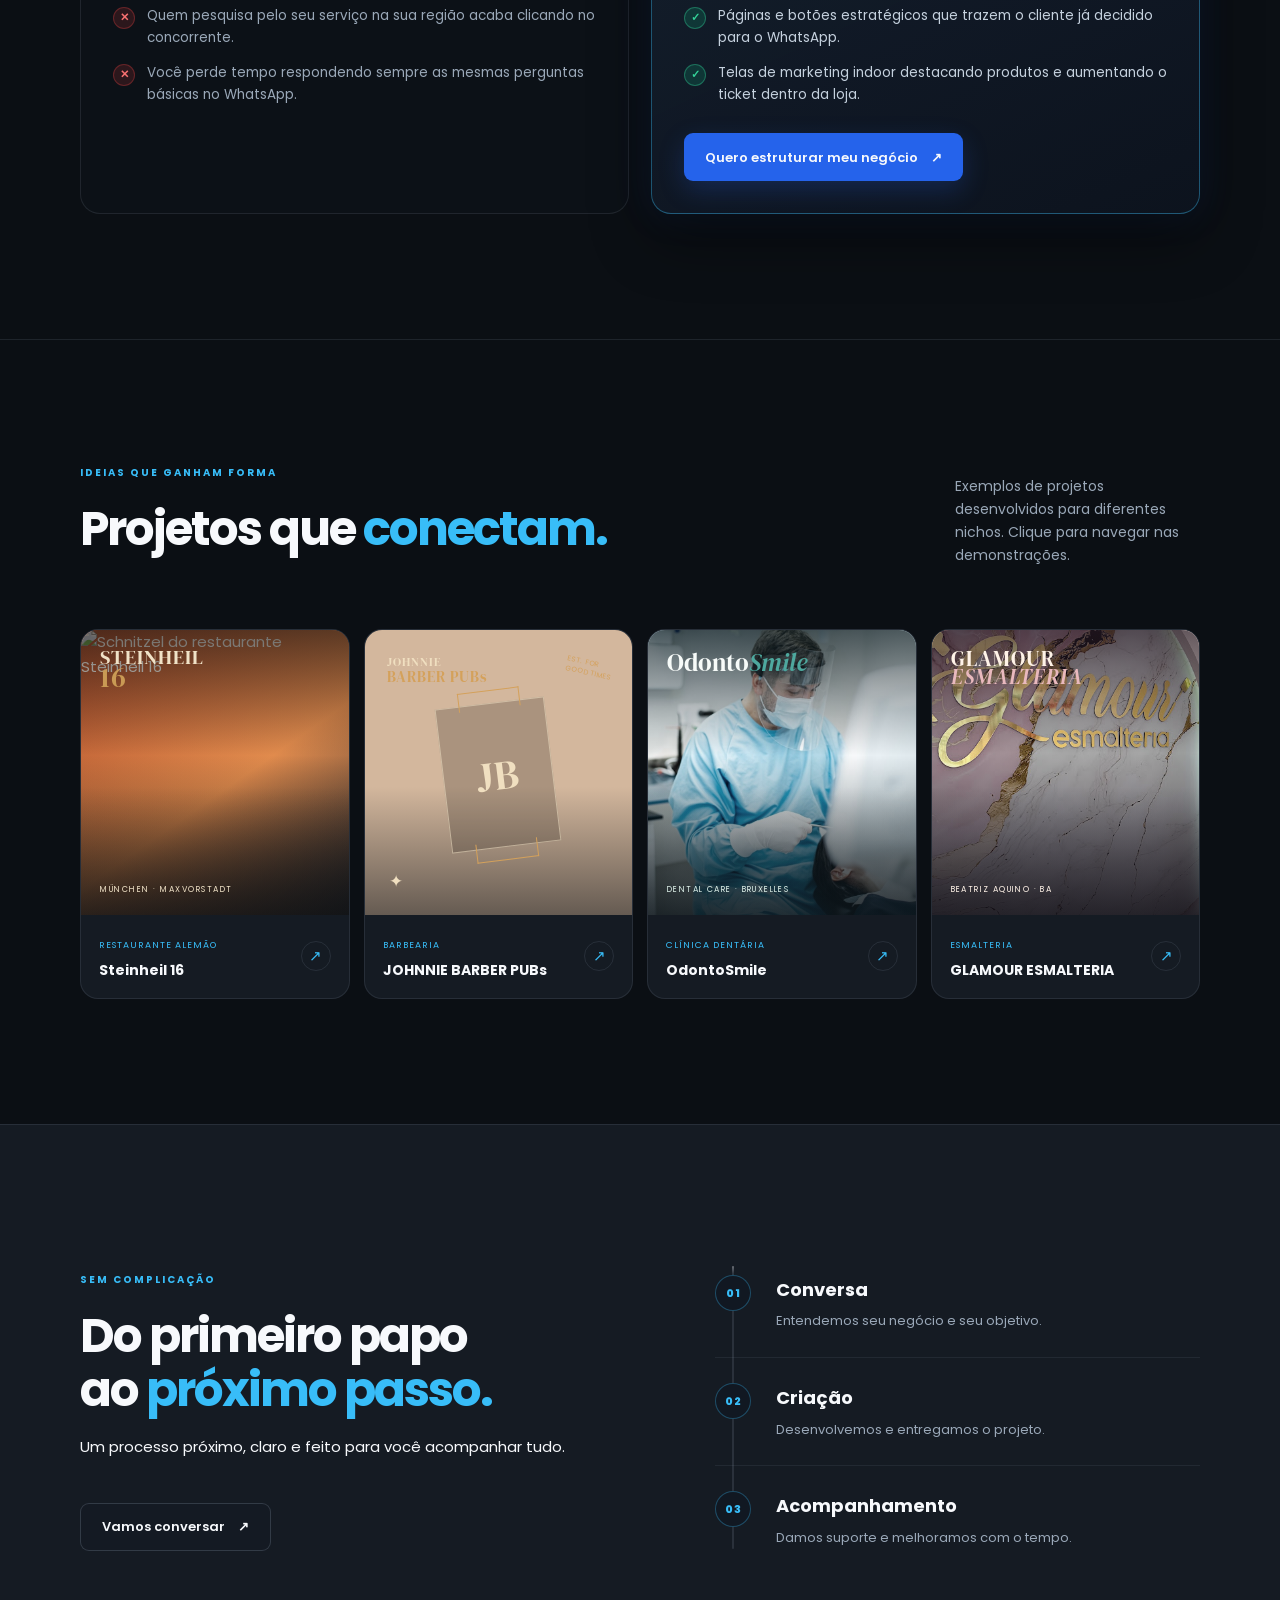
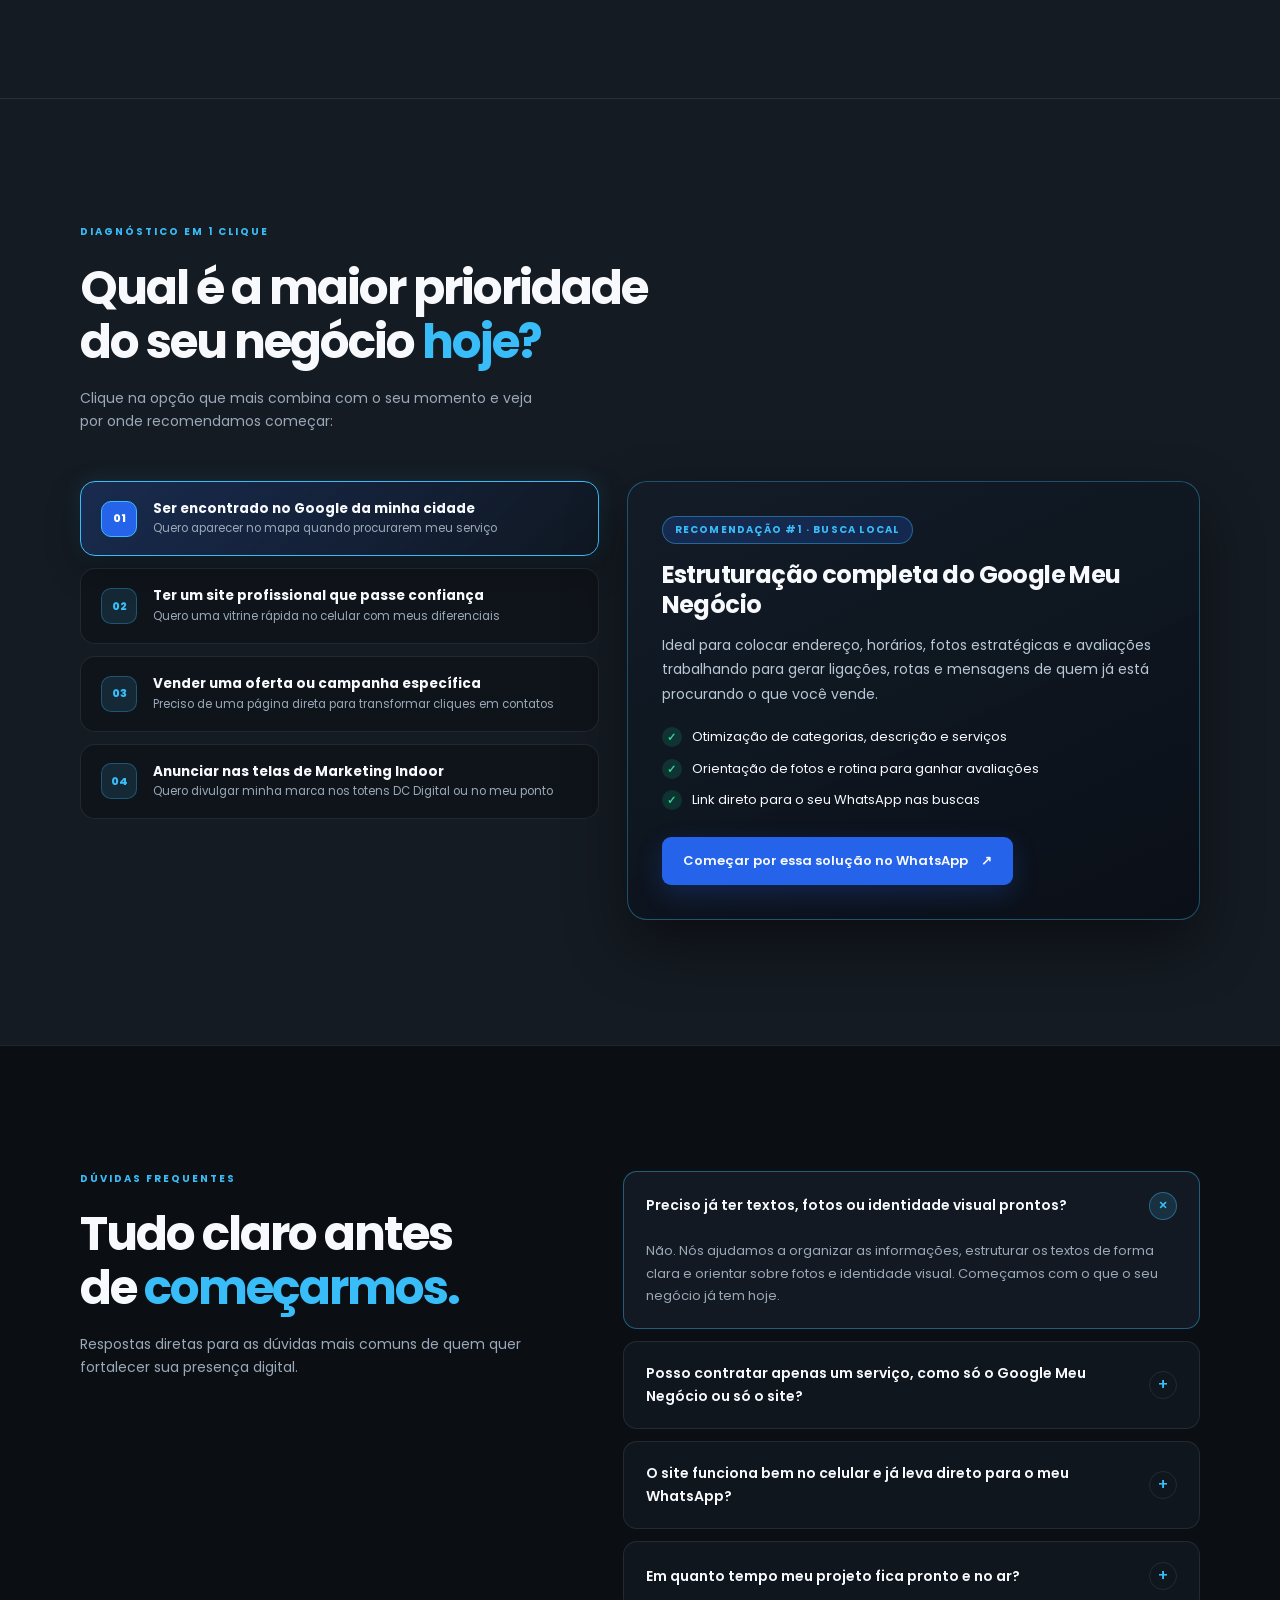
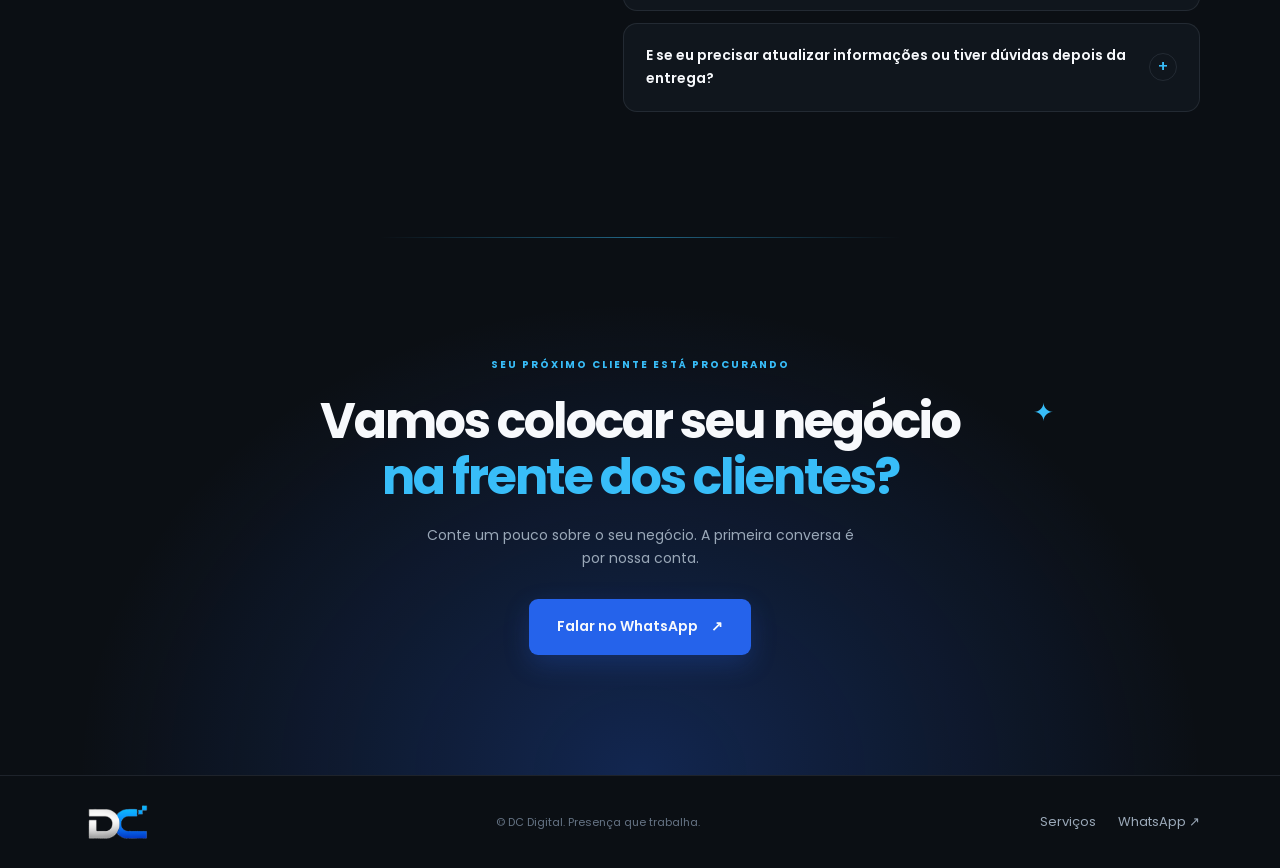
==== commit 60d32fed: "Fix hero title layout shift by locking line height, uniform niche terms, and pausing off-screen" ====
--- a/index.html
+++ b/index.html
@@ -23,9 +23,9 @@
     <link rel="preconnect" href="https://fonts.googleapis.com" />
     <link rel="preconnect" href="https://fonts.gstatic.com" crossorigin />
     <link href="https://fonts.googleapis.com/css2?family=DM+Serif+Display:ital@0;1&family=Poppins:wght@400;500;600;700;800&display=swap" rel="stylesheet" />
-    <link rel="stylesheet" href="styles.css?v=7" />
-    <script defer src="script.js?v=7"></script>
-    <script defer src="hero-interactions.js?v=7"></script>
+    <link rel="stylesheet" href="styles.css?v=8" />
+    <script defer src="script.js?v=8"></script>
+    <script defer src="hero-interactions.js?v=8"></script>
     <script type="application/ld+json">
       {
         "@context": "https://schema.org",
@@ -119,7 +119,7 @@
         <div class="container hero-content">
           <div class="hero-copy reveal">
             <p class="eyebrow"><span class="eyebrow-dot"></span> Digital para quem faz acontecer</p>
-            <h1 id="hero-title">Presença digital para <span class="hero-rotating-word" data-rotating-word>negócios locais</span></h1>
+            <h1 id="hero-title" class="hero-title">Presença digital<br />para <span class="hero-rotating-slot"><span class="hero-rotating-word" data-rotating-word>negócios locais</span></span></h1>
             <p class="hero-text">Google Meu Negócio, sites, páginas de venda e telas de marketing indoor para o seu negócio ser encontrado e lembrado.</p>
             <div class="hero-actions"><a class="button button-primary whatsapp-link" data-whatsapp-text="Olá! Vim pelo site da DC Digital e quero colocar meu negócio em destaque no Google e no digital." href="#contato">Falar no WhatsApp <span aria-hidden="true">↗</span></a><a class="button button-secondary" href="#servicos">Ver serviços <span aria-hidden="true">↓</span></a></div>
             <div class="hero-proof" aria-label="Especialidade da DC Digital"><div class="avatar-stack" aria-hidden="true"><span>DC</span><span>+</span><span>↗</span></div><p>Estratégia simples.<br /><strong>Presença que trabalha.</strong></p></div>
--- a/styles.css
+++ b/styles.css
@@ -13,7 +13,7 @@
 .button { min-height: 48px; display: inline-flex; align-items: center; justify-content: center; gap: 13px; padding: 0 21px; border-radius: 9px; font-size: 13px; font-weight: 600; transition: transform .25s, box-shadow .25s, background .25s; }.button:hover { transform: translateY(-2px); }.button-primary { background: var(--blue); box-shadow: 0 9px 26px rgba(37,99,235,.23); }.button-primary:hover { background: #3274f2; box-shadow: 0 12px 30px rgba(37,99,235,.4); }.button-secondary { border: 1px solid rgba(148,163,184,.24); color: var(--white); background: rgba(21,27,35,.4); }.button-secondary:hover { border-color: rgba(56,189,248,.65); background: rgba(56,189,248,.06); }.button-small { min-height: 40px; padding: 0 15px; font-size: 12px; }.button-large { min-height: 56px; padding: 0 28px; font-size: 14px; }
 .menu-toggle, .mobile-nav { display: none; }
 .hero { min-height: 740px; padding: 145px 0 90px; position: relative; display: flex; align-items: center; }.hero:after { content: ''; position: absolute; width: 700px; height: 500px; right: -220px; top: 90px; background: radial-gradient(ellipse, rgba(37,99,235,.17), transparent 68%); z-index: -1; }.hero-content { display: grid; grid-template-columns: 1.02fr .98fr; gap: 60px; align-items: center; }.eyebrow { color: var(--cyan); text-transform: uppercase; letter-spacing: 2px; font-size: 10px; font-weight: 700; margin: 0 0 20px; }.eyebrow-dot { width: 6px; height: 6px; display: inline-block; border-radius: 50%; background: var(--cyan); box-shadow: 0 0 12px var(--cyan); margin: 0 8px 1px 0; }
-h1, h2, h3, p { margin-top: 0; }h1 { max-width: 650px; margin-bottom: 22px; font-size: clamp(42px, 5vw, 68px); line-height: 1.08; letter-spacing: -3px; font-weight: 800; }h1 span, h2 span { color: var(--cyan); } .hero-text { max-width: 550px; color: var(--muted); font-size: 16px; line-height: 1.8; margin-bottom: 31px; }.hero-actions { display: flex; flex-wrap: wrap; gap: 12px; }.hero-proof { display: flex; align-items: center; gap: 13px; margin-top: 52px; color: var(--muted); font-size: 11px; line-height: 1.5; }.hero-proof p { margin: 0; }.hero-proof strong { color: var(--white); font-weight: 500; }.avatar-stack { display: flex; }.avatar-stack span { width: 30px; height: 30px; margin-right: -6px; border: 2px solid var(--bg); border-radius: 50%; display: grid; place-items: center; font-size: 9px; font-weight: 700; background: #1d2735; color: var(--cyan); }.avatar-stack span:nth-child(2) { background: var(--blue); color: white; }.avatar-stack span:nth-child(3) { background: #20394c; color: var(--cyan); }
+h1, h2, h3, p { margin-top: 0; }h1 { max-width: 640px; margin-bottom: 22px; font-size: clamp(38px, 4.4vw, 58px); line-height: 1.12; letter-spacing: -2px; font-weight: 800; min-height: calc(2 * 1.12 * 1em); }h1 span, h2 span { color: var(--cyan); } .hero-text { max-width: 550px; color: var(--muted); font-size: 16px; line-height: 1.8; margin-bottom: 31px; }.hero-actions { display: flex; flex-wrap: wrap; gap: 12px; }.hero-proof { display: flex; align-items: center; gap: 13px; margin-top: 52px; color: var(--muted); font-size: 11px; line-height: 1.5; }.hero-proof p { margin: 0; }.hero-proof strong { color: var(--white); font-weight: 500; }.avatar-stack { display: flex; }.avatar-stack span { width: 30px; height: 30px; margin-right: -6px; border: 2px solid var(--bg); border-radius: 50%; display: grid; place-items: center; font-size: 9px; font-weight: 700; background: #1d2735; color: var(--cyan); }.avatar-stack span:nth-child(2) { background: var(--blue); color: white; }.avatar-stack span:nth-child(3) { background: #20394c; color: var(--cyan); }
 .scroll-hint { position: absolute; bottom: 24px; left: 50%; color: #657384; font-size: 9px; letter-spacing: 1.5px; text-transform: uppercase; transform: translateX(-50%); }.scroll-hint span { width: 1px; height: 22px; display: inline-block; vertical-align: middle; margin-right: 10px; background: var(--cyan); }
 
 /* --- CINEMATIC HERO STAGE --- */
@@ -734,6 +734,7 @@
   .mobile-nav .button { margin-top: 8px; }
   .hero-content { grid-template-columns: 1fr; gap: 32px; }
   .hero { min-height: auto; padding: 135px 0 90px; }
+  .hero h1 { font-size: clamp(34px, 5.2vw, 44px); line-height: 1.14; min-height: calc(2 * 1.14 * 1em); }
   .scroll-hint { display: none; }
   .services-grid, .portfolio-grid { grid-template-columns: repeat(2, 1fr); }
   .process-layout, .faq-layout { grid-template-columns: 1fr; gap: 48px; }
@@ -744,7 +745,7 @@
   .container { width: min(100% - 36px, 1120px); }
   .header-inner { min-height: 68px; }
   .hero { padding-top: 118px; }
-  .hero h1 { font-size: 40px; letter-spacing: -2px; }
+  .hero h1 { font-size: 34px; letter-spacing: -1.5px; line-height: 1.16; min-height: calc(3 * 1.16 * 1em); }
   .hero-text { font-size: 14px; }
   .hero-visual { min-height: 500px; padding: 24px 0 46px; }
   .dashboard-card-modern { width: 100%; padding: 18px; }
@@ -1028,9 +1029,15 @@
 }
 
 
-/* --- 1. ROTATING HERO TITLE WORD --- */
+/* --- 1. ROTATING HERO TITLE WORD (ZERO-JUMP LAYOUT LOCK) --- */
+.hero-rotating-slot {
+  display: inline-block;
+  vertical-align: bottom;
+  min-height: 1.12em;
+}
 .hero-rotating-word {
   display: inline-block;
+  white-space: nowrap;
   background: linear-gradient(95deg, #38bdf8, #60a5fa, #a5f3fc, #38bdf8);
   background-size: 220% 100%;
   -webkit-background-clip: text;
@@ -1042,8 +1049,8 @@
 }
 .hero-rotating-word.is-switching {
   opacity: 0;
-  transform: translateY(14px) rotateX(-35deg) scale(0.96);
-  filter: blur(5px);
+  transform: translateY(12px) rotateX(-25deg) scale(0.97);
+  filter: blur(4px);
 }
 
 /* --- 2. INFINITE MARQUEE STRIP --- */
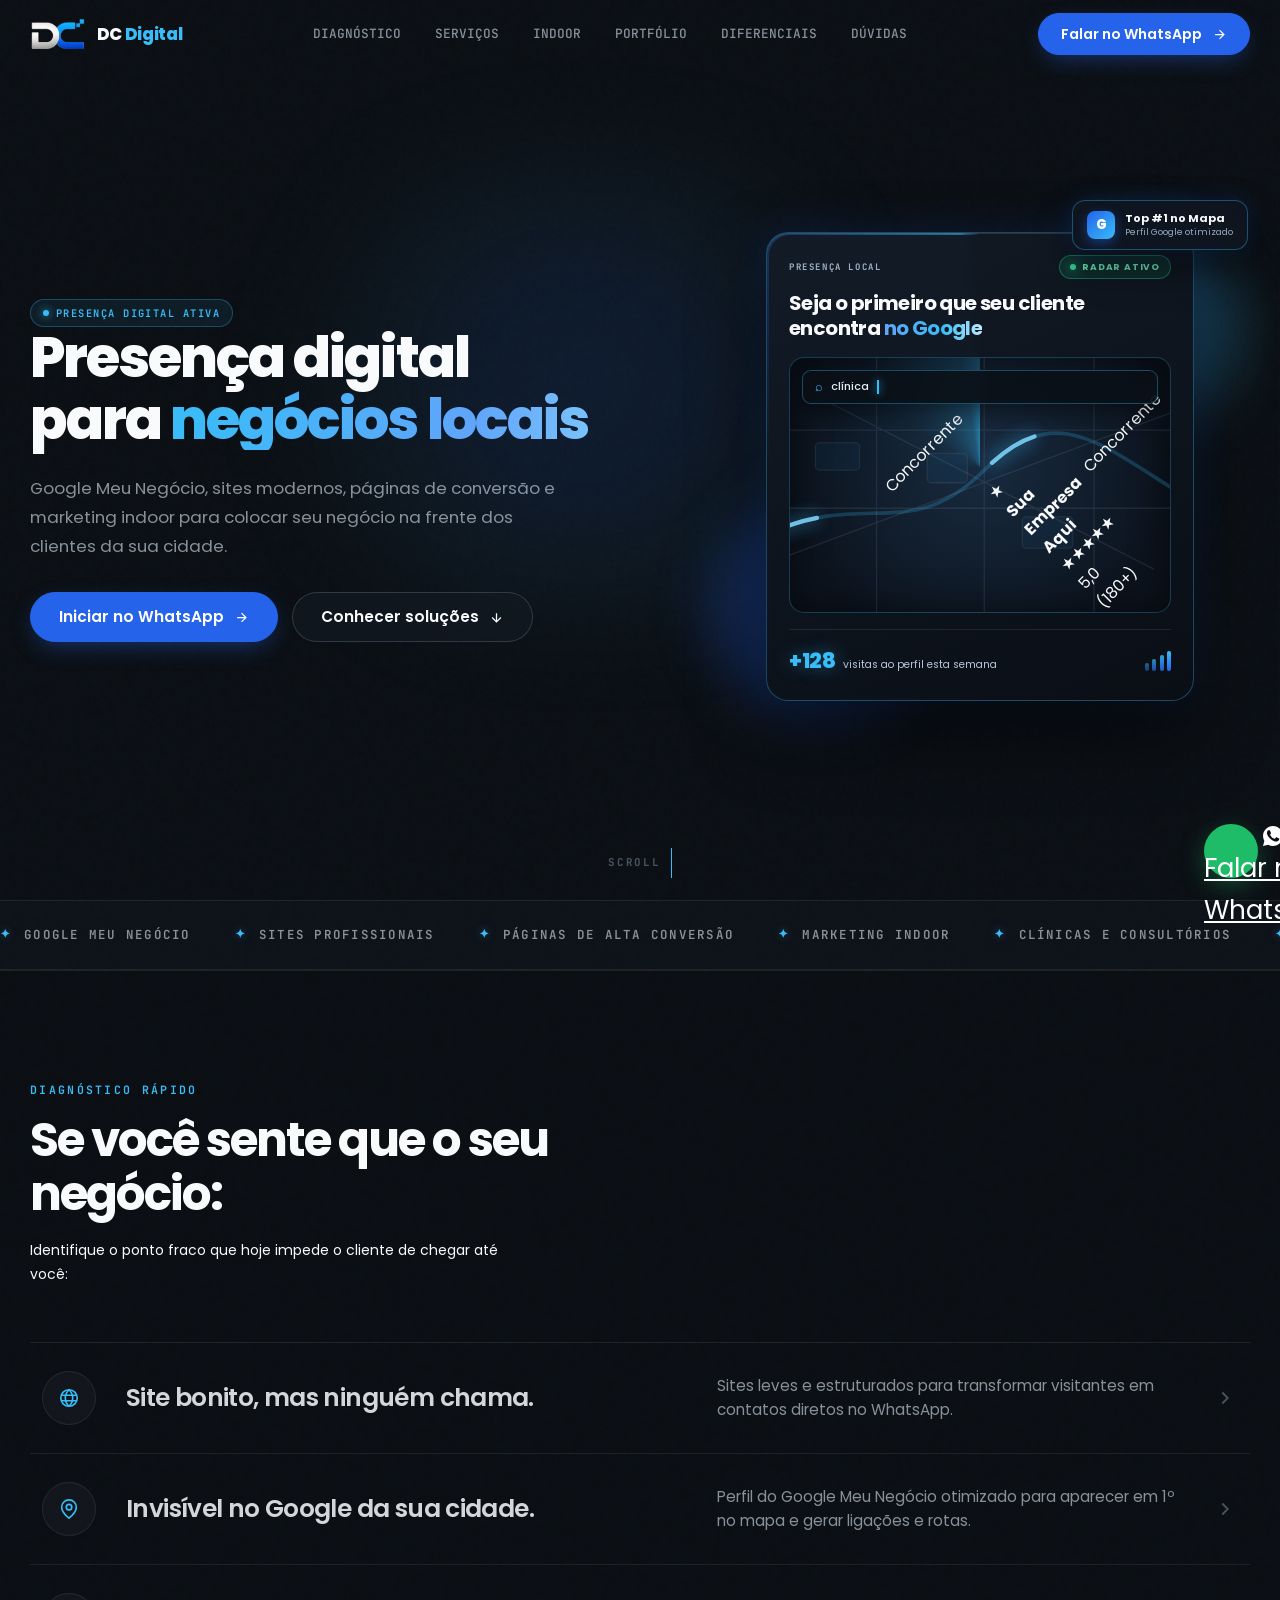
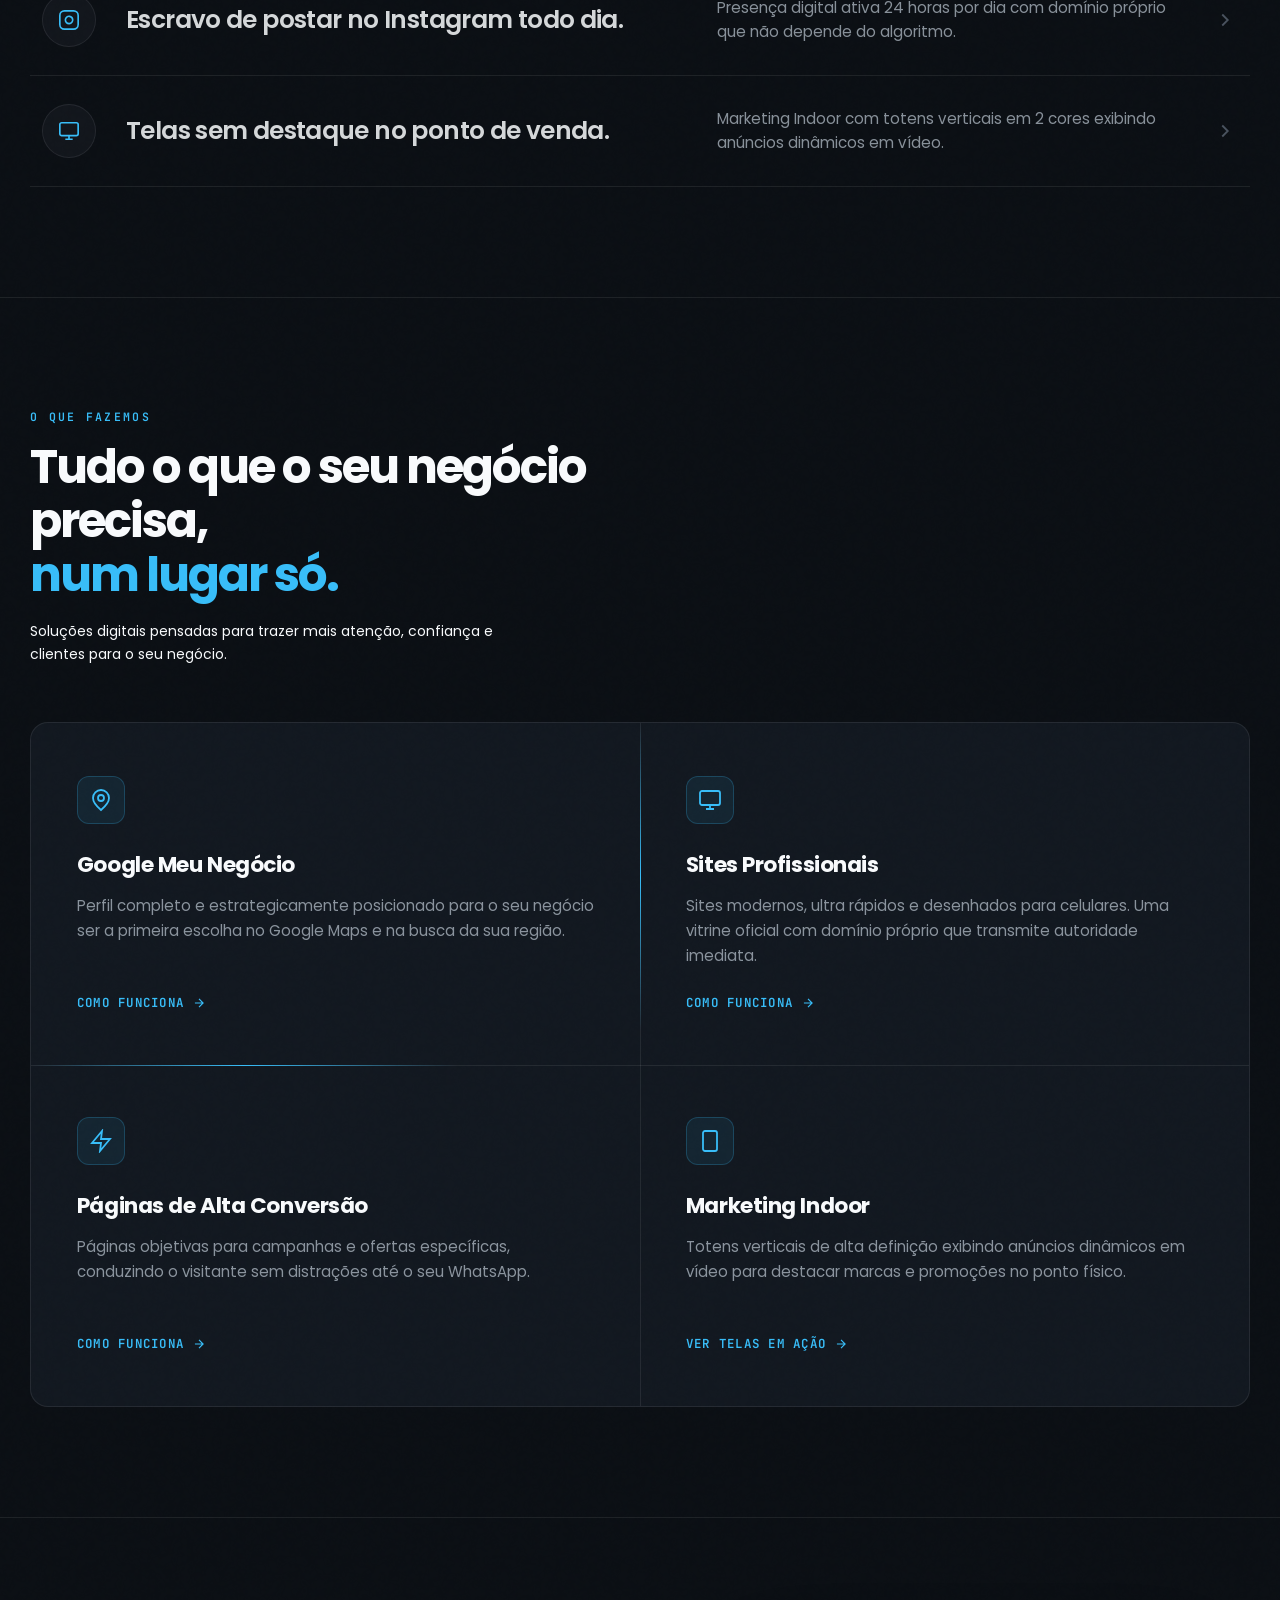
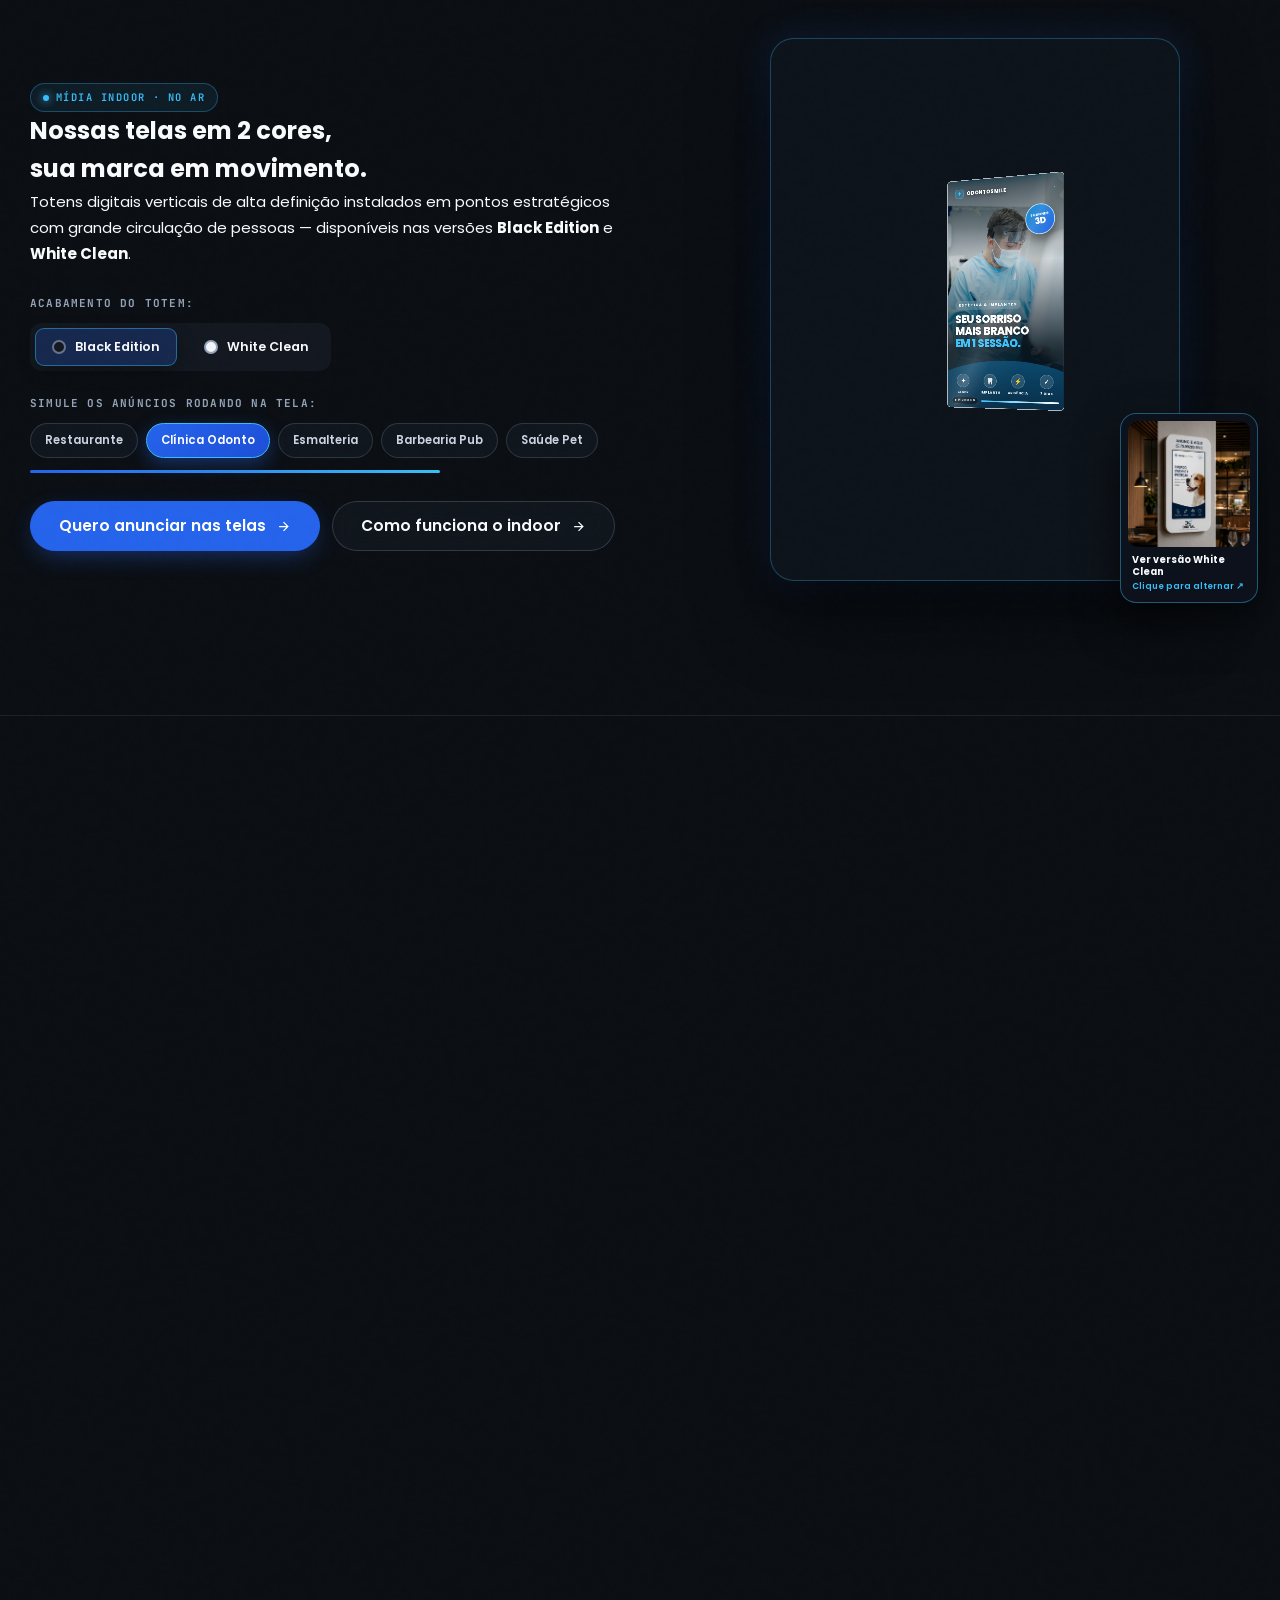
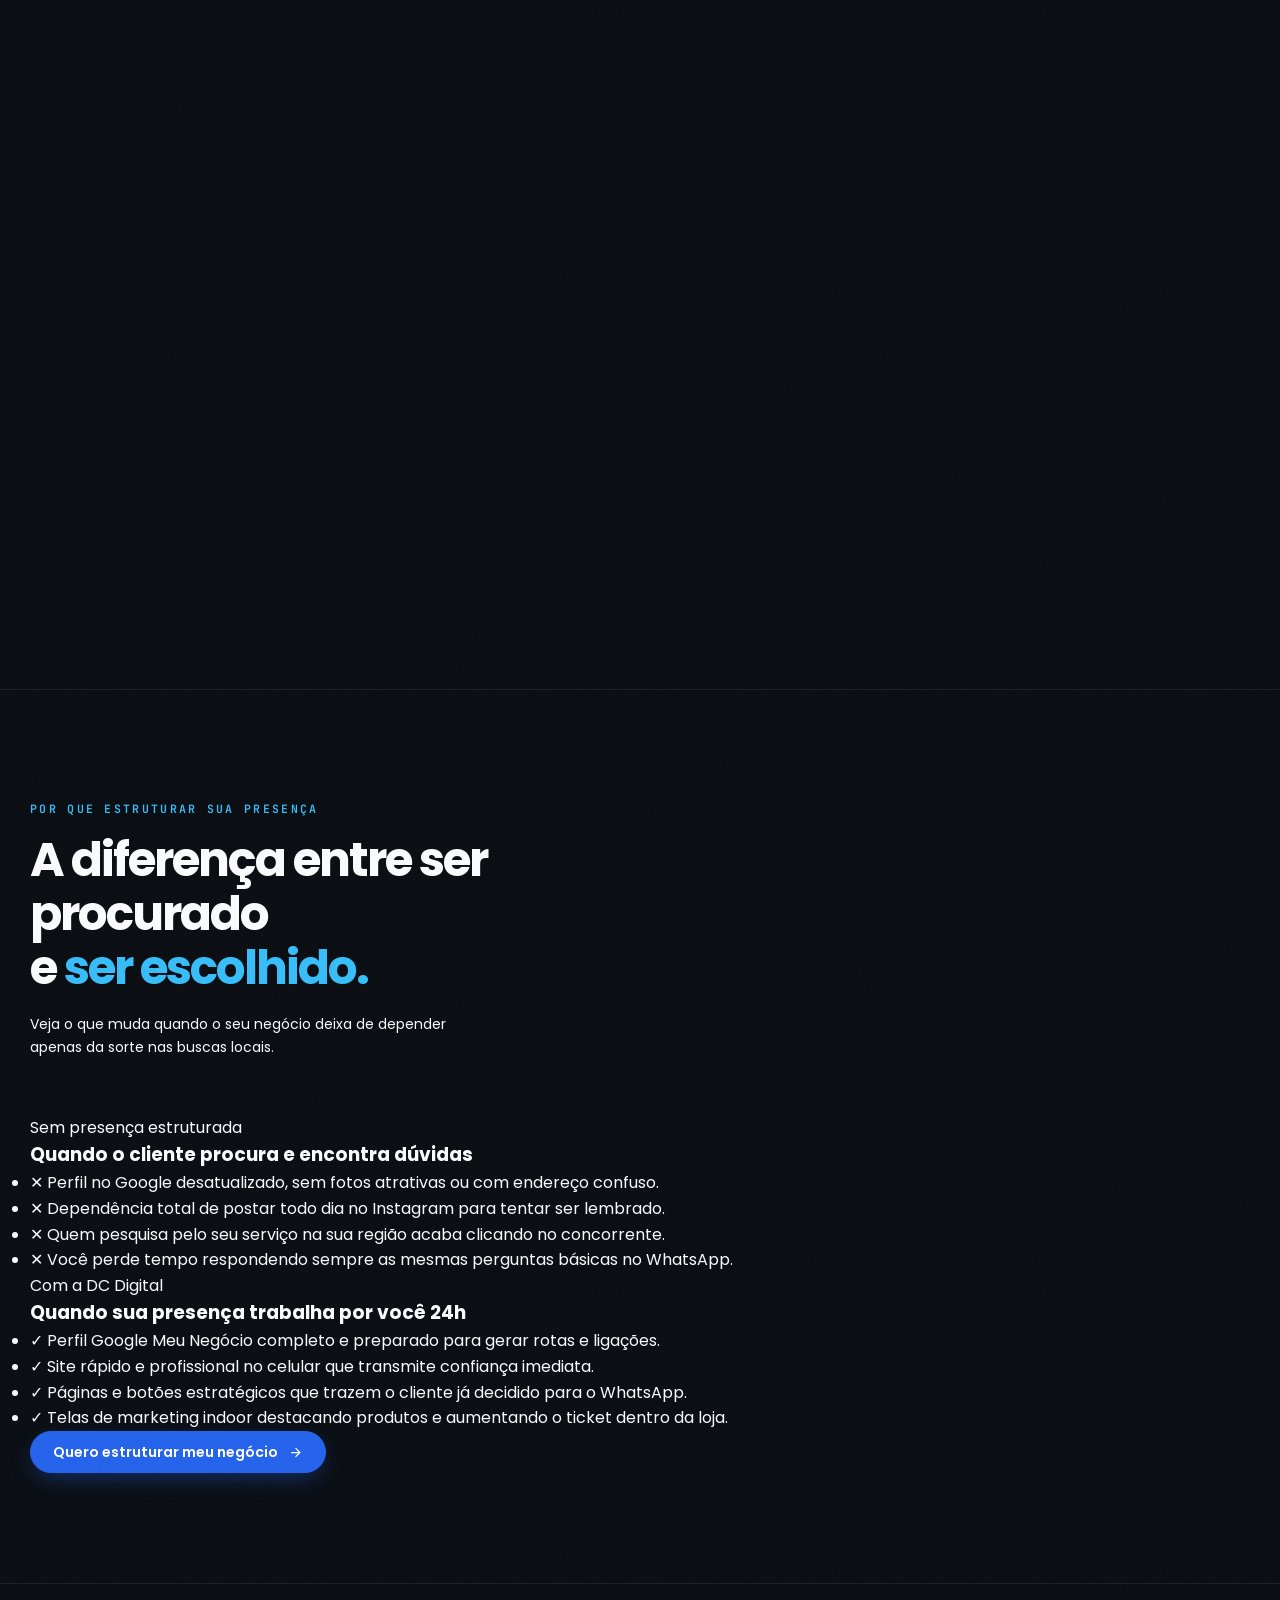
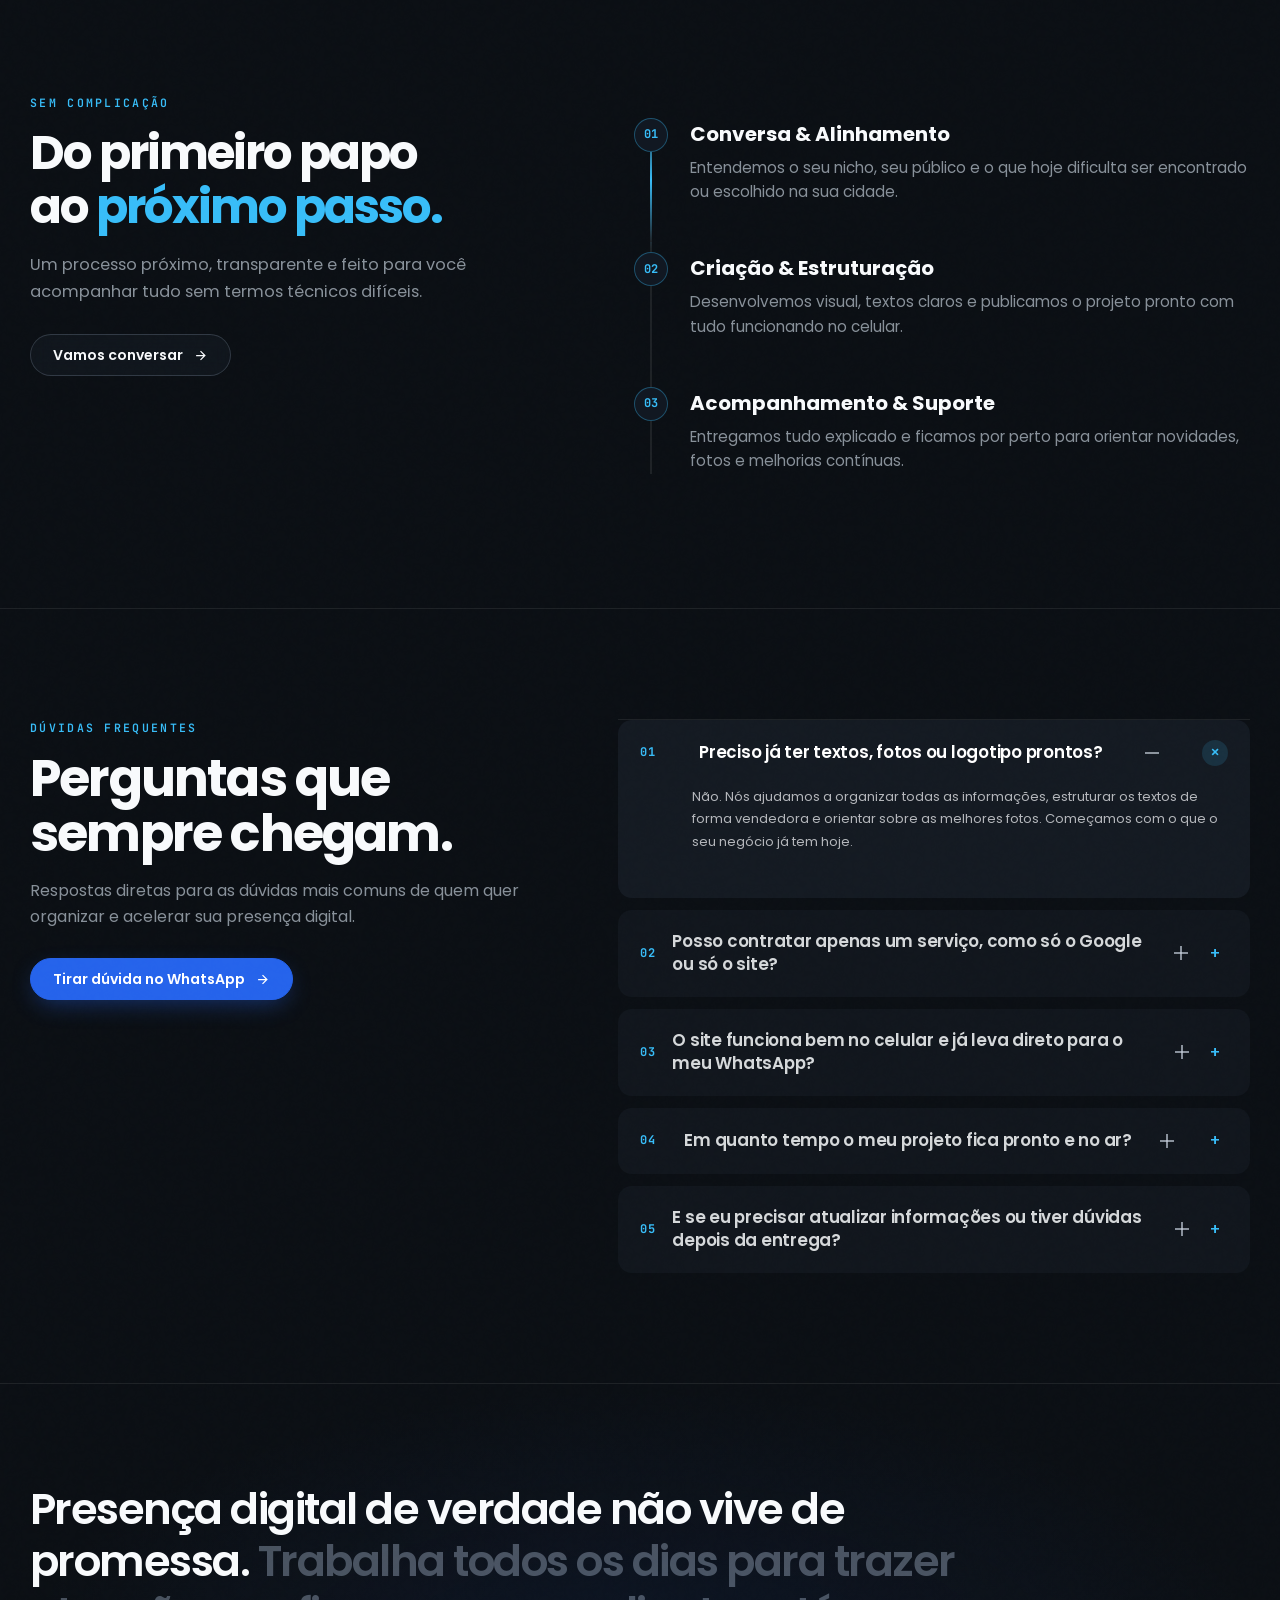
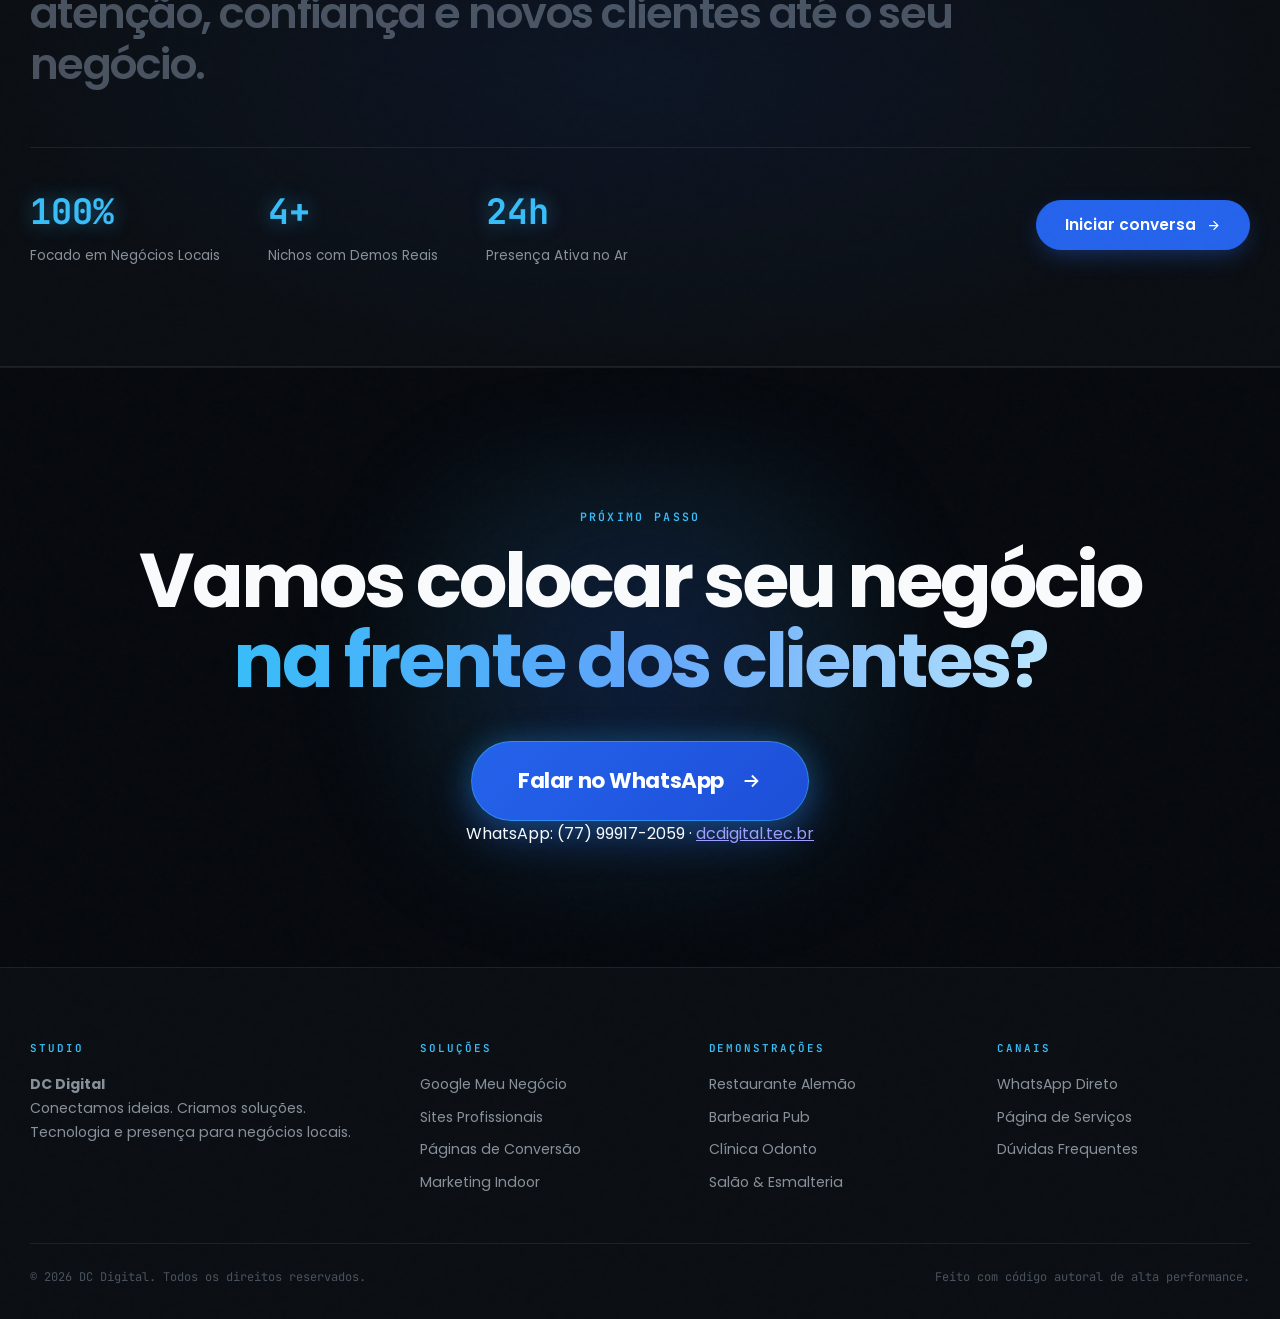
==== commit e6cdb7c2: "Redesign do site: aplica visual Connecta Digital com identidade DC Digital, totem 3D e zero CLS" ====
--- a/index.html
+++ b/index.html
@@ -3,29 +3,29 @@
   <head>
     <meta charset="UTF-8" />
     <meta name="viewport" content="width=device-width, initial-scale=1.0" />
-    <meta name="description" content="A DC Digital cria presença digital para negócios locais com Google Meu Negócio, sites, páginas de venda e marketing indoor." />
-    <meta name="theme-color" content="#0b0f14" />
+    <meta name="description" content="A DC Digital cria presença digital de alta conversão para negócios locais: Google Meu Negócio, sites modernos, páginas de venda e totens de marketing indoor." />
+    <meta name="theme-color" content="#0B0F14" />
     <link rel="canonical" href="https://dcdigital.tec.br/" />
     <meta property="og:type" content="website" />
     <meta property="og:locale" content="pt_BR" />
     <meta property="og:url" content="https://dcdigital.tec.br/" />
     <meta property="og:site_name" content="DC Digital" />
-    <meta property="og:title" content="DC Digital | Presença digital para negócios locais" />
-    <meta property="og:description" content="Google Meu Negócio, sites, páginas de venda e telas de marketing indoor para o seu negócio ser encontrado e lembrado." />
+    <meta property="og:title" content="DC Digital | Tecnologia e Presença Digital para Negócios Locais" />
+    <meta property="og:description" content="Google Meu Negócio, sites profissionais, páginas de conversão e marketing indoor em totens verticais." />
     <meta property="og:image" content="https://dcdigital.tec.br/imagens/Logo.png" />
     <meta name="twitter:card" content="summary_large_image" />
-    <meta name="twitter:title" content="DC Digital | Presença digital para negócios locais" />
-    <meta name="twitter:description" content="Google Meu Negócio, sites, páginas de venda e telas de marketing indoor para o seu negócio ser encontrado e lembrado." />
+    <meta name="twitter:title" content="DC Digital | Presença Digital para Negócios Locais" />
+    <meta name="twitter:description" content="Google Meu Negócio, sites profissionais, páginas de conversão e marketing indoor." />
     <meta name="twitter:image" content="https://dcdigital.tec.br/imagens/Logo.png" />
-    <title>DC Digital | Presença digital para negócios locais</title>
+    <title>DC Digital | Tecnologia e Presença Digital para Negócios Locais</title>
     <link rel="icon" type="image/png" href="imagens/logo-symbol.png" />
     <link rel="apple-touch-icon" href="imagens/logo-symbol.png" />
     <link rel="preconnect" href="https://fonts.googleapis.com" />
     <link rel="preconnect" href="https://fonts.gstatic.com" crossorigin />
-    <link href="https://fonts.googleapis.com/css2?family=DM+Serif+Display:ital@0;1&family=Poppins:wght@400;500;600;700;800&display=swap" rel="stylesheet" />
-    <link rel="stylesheet" href="styles.css?v=8" />
-    <script defer src="script.js?v=8"></script>
-    <script defer src="hero-interactions.js?v=8"></script>
+    <link href="https://fonts.googleapis.com/css2?family=JetBrains+Mono:wght@400;500;600;700&family=Poppins:wght@400;500;600;700;800&display=swap" rel="stylesheet" />
+    <link rel="stylesheet" href="styles.css?v=20" />
+    <script defer src="script.js?v=20"></script>
+    <script defer src="hero-interactions.js?v=20"></script>
     <script type="application/ld+json">
       {
         "@context": "https://schema.org",
@@ -37,94 +37,95 @@
             "url": "https://dcdigital.tec.br/",
             "logo": "https://dcdigital.tec.br/imagens/Logo.png",
             "image": "https://dcdigital.tec.br/imagens/Logo.png",
-            "description": "Presença digital para negócios locais com Google Meu Negócio, sites profissionais, páginas de venda e marketing indoor.",
+            "description": "Presença digital para negócios locais com Google Meu Negócio, criação de sites, páginas de venda e marketing indoor.",
             "telephone": "+55-77-99917-2059",
-            "areaServed": "BR",
-            "knowsAbout": [
-              "Google Meu Negócio",
-              "Criação de Sites",
-              "Páginas de Venda e Captura",
-              "Marketing Indoor"
-            ]
-          },
-          {
-            "@type": "FAQPage",
-            "mainEntity": [
-              {
-                "@type": "Question",
-                "name": "Preciso já ter textos, fotos ou identidade visual prontos?",
-                "acceptedAnswer": {
-                  "@type": "Answer",
-                  "text": "Não. Nós ajudamos a organizar as informações, estruturar os textos de forma clara e orientar sobre fotos e identidade visual. Começamos com o que o seu negócio já tem hoje."
-                }
-              },
-              {
-                "@type": "Question",
-                "name": "Posso contratar apenas um serviço, como só o Google Meu Negócio ou só o site?",
-                "acceptedAnswer": {
-                  "@type": "Answer",
-                  "text": "Sim! Você não precisa contratar pacotes fechados. Na nossa conversa inicial, entendemos o momento atual da sua empresa e indicamos a solução que trará retorno mais rápido."
-                }
-              },
-              {
-                "@type": "Question",
-                "name": "O site funciona bem no celular e já leva direto para o meu WhatsApp?",
-                "acceptedAnswer": {
-                  "@type": "Answer",
-                  "text": "Com certeza. Todos os nossos projetos são desenhados primeiro para telas de celular e contam com botões estratégicos integrados ao seu WhatsApp."
-                }
-              }
-            ]
+            "address": {
+              "@type": "PostalAddress",
+              "addressCountry": "BR"
+            },
+            "sameAs": []
           }
         ]
       }
     </script>
   </head>
-  <body>
-    <header class="site-header" id="top">
-      <div class="scroll-progress-bar" data-scroll-progress aria-hidden="true"></div>
-      <div class="container header-inner">
-        <a class="brand" href="#top" aria-label="DC Digital, início">
+  <body class="noise">
+    <!-- Top Glowing Reading Progress Bar -->
+    <div class="scroll-progress-bar" data-scroll-progress aria-hidden="true"></div>
+
+    <!-- Header / Navbar (Connecta Blur & Hairline Style) -->
+    <header class="navbar" id="navbar">
+      <div class="container navbar-inner">
+        <a class="brand" href="#inicio" aria-label="DC Digital, início">
           <img class="brand-logo" src="imagens/logo-symbol.png" alt="DC Digital" />
+          <span class="brand-text">DC <span>Digital</span></span>
         </a>
-        <nav class="desktop-nav" aria-label="Navegação principal">
-          <a href="#servicos">Serviços</a>
-          <a href="#indoor-showcase">Telas Indoor</a>
-          <a href="#comparativo">Diferenciais</a>
-          <a href="#portfolio">Portfólio</a>
-          <a href="#diagnostico">Diagnóstico</a>
-          <a href="#duvidas">Dúvidas</a>
+        <nav class="navbar-links" aria-label="Navegação principal">
+          <a href="#diagnostico">DIAGNÓSTICO</a>
+          <a href="#servicos">SERVIÇOS</a>
+          <a href="#indoor-showcase">INDOOR</a>
+          <a href="#portfolio">PORTFÓLIO</a>
+          <a href="#comparativo">DIFERENCIAIS</a>
+          <a href="#duvidas">DÚVIDAS</a>
         </nav>
-        <a class="button button-small button-primary header-cta whatsapp-link" data-whatsapp-text="Olá! Vim pelo topo do site da DC Digital e quero fortalecer a presença digital do meu negócio." href="#contato">
-          Falar no WhatsApp <span aria-hidden="true">↗</span>
-        </a>
-        <button class="menu-toggle" type="button" aria-label="Abrir menu" aria-expanded="false" aria-controls="mobile-menu">
-          <span></span><span></span><span></span>
-        </button>
+        <div class="navbar-actions">
+          <a class="btn btn-primary nav-cta whatsapp-link" data-whatsapp-text="Olá! Vim pelo topo do site da DC Digital e quero conversar sobre o meu negócio." href="#contato">
+            <span>Falar no WhatsApp</span>
+            <svg viewBox="0 0 24 24" fill="none" stroke="currentColor" stroke-width="2"><path d="M5 12h14M12 5l7 7-7 7"/></svg>
+          </a>
+          <button class="menu-toggle" type="button" aria-label="Abrir menu móvel" aria-expanded="false" aria-controls="mobileMenu">
+            <span></span><span></span><span></span>
+          </button>
+        </div>
       </div>
-      <nav class="mobile-nav" id="mobile-menu" aria-label="Navegação móvel">
-        <a href="#servicos">Serviços</a>
-        <a href="#indoor-showcase">Telas Indoor</a>
-        <a href="#comparativo">Diferenciais</a>
-        <a href="#portfolio">Portfólio</a>
-        <a href="#diagnostico">Diagnóstico</a>
-        <a href="#duvidas">Dúvidas</a>
-        <a href="#contato">Contato</a>
-        <a class="button button-primary whatsapp-link" data-whatsapp-text="Olá! Vim pelo menu do site da DC Digital e quero conversar sobre o meu negócio." href="#contato">Falar no WhatsApp <span aria-hidden="true">↗</span></a>
+      <!-- Mobile Drawer Nav -->
+      <nav class="mobile-nav-panel" id="mobileMenu" aria-label="Navegação móvel">
+        <div class="mobile-nav-links">
+          <a href="#diagnostico">DIAGNÓSTICO</a>
+          <a href="#servicos">SERVIÇOS</a>
+          <a href="#indoor-showcase">TELAS INDOOR</a>
+          <a href="#portfolio">PORTFÓLIO</a>
+          <a href="#comparativo">DIFERENCIAIS</a>
+          <a href="#duvidas">DÚVIDAS</a>
+          <a href="#contato">CONTATO</a>
+        </div>
+        <div class="mobile-nav-cta">
+          <a class="btn btn-primary btn-lg whatsapp-link" style="width: 100%;" data-whatsapp-text="Olá! Vim pelo menu do site da DC Digital e quero conversar sobre o meu negócio." href="#contato">
+            <span>Falar no WhatsApp</span>
+            <svg viewBox="0 0 24 24" fill="none" stroke="currentColor" stroke-width="2"><path d="M5 12h14M12 5l7 7-7 7"/></svg>
+          </a>
+        </div>
       </nav>
     </header>
 
-    <main>
-      <section class="hero section-grid" aria-labelledby="hero-title">
+    <main id="inicio">
+      <!-- 1. HERO SECTION -->
+      <section class="hero noise" id="hero" aria-labelledby="hero-title">
+        <div class="hero-ambient-glow" aria-hidden="true"></div>
+
         <div class="container hero-content">
-          <div class="hero-copy reveal">
-            <p class="eyebrow"><span class="eyebrow-dot"></span> Digital para quem faz acontecer</p>
-            <h1 id="hero-title" class="hero-title">Presença digital<br />para <span class="hero-rotating-slot"><span class="hero-rotating-word" data-rotating-word>negócios locais</span></span></h1>
-            <p class="hero-text">Google Meu Negócio, sites, páginas de venda e telas de marketing indoor para o seu negócio ser encontrado e lembrado.</p>
-            <div class="hero-actions"><a class="button button-primary whatsapp-link" data-whatsapp-text="Olá! Vim pelo site da DC Digital e quero colocar meu negócio em destaque no Google e no digital." href="#contato">Falar no WhatsApp <span aria-hidden="true">↗</span></a><a class="button button-secondary" href="#servicos">Ver serviços <span aria-hidden="true">↓</span></a></div>
-            <div class="hero-proof" aria-label="Especialidade da DC Digital"><div class="avatar-stack" aria-hidden="true"><span>DC</span><span>+</span><span>↗</span></div><p>Estratégia simples.<br /><strong>Presença que trabalha.</strong></p></div>
-          </div>
-          <div class="hero-visual hero-visual-modern reveal reveal-delay" aria-label="Demonstração ilustrativa de um negócio encontrado no Google">
+          <div class="hero-copy io-reveal">
+            <span class="status-chip status-live mono"><i></i><span>PRESENÇA DIGITAL ATIVA</span></span>
+            <h1 id="hero-title" class="hero-title">
+              Presença digital<br />para <span class="hero-rotating-slot"><span class="hero-rotating-word" data-rotating-word>negócios locais</span></span>
+            </h1>
+            <p class="hero-sub">
+              Google Meu Negócio, sites modernos, páginas de conversão e marketing indoor para colocar seu negócio na frente dos clientes da sua cidade.
+            </p>
+            <div class="hero-actions">
+              <a class="btn btn-primary btn-lg whatsapp-link" data-whatsapp-text="Olá! Vim pelo site da DC Digital e quero colocar meu negócio em destaque no Google e no digital." href="#contato">
+                <span>Iniciar no WhatsApp</span>
+                <svg viewBox="0 0 24 24" fill="none" stroke="currentColor" stroke-width="2"><path d="M5 12h14M12 5l7 7-7 7"/></svg>
+              </a>
+              <a class="btn btn-secondary btn-lg" href="#servicos">
+                <span>Conhecer soluções</span>
+                <svg viewBox="0 0 24 24" fill="none" stroke="currentColor" stroke-width="2"><path d="M12 5v14M5 12l7 7 7-7"/></svg>
+              </a>
+            </div>
+          </div>
+
+          <!-- Hero Visual: Preserved Google Radar Map Interactive Stage -->
+          <div class="hero-visual hero-visual-modern io-reveal reveal-delay-1" aria-label="Demonstração ilustrativa de presença local no Google">
             <div class="visual-glow"></div>
             <div class="cinematic-ambient-orb orb-a" aria-hidden="true"></div>
             <div class="cinematic-ambient-orb orb-b" aria-hidden="true"></div>
@@ -140,7 +141,7 @@
             <div class="dashboard-card dashboard-card-modern" data-hero-card>
               <div class="card-border-beam" aria-hidden="true"></div>
               <div class="dashboard-top modern-top">
-                <span class="mini-label">PRESENÇA LOCAL</span>
+                <span class="mini-label mono">PRESENÇA LOCAL</span>
                 <span class="live-dot"><i></i> RADAR ATIVO</span>
               </div>
               <div class="modern-title">Seja o primeiro que seu cliente encontra <span>no Google</span></div>
@@ -158,26 +159,25 @@
                   <path class="map-road-main" d="M-20 156C72 114 114 166 184 96S296 74 380 124" />
                   <path class="map-road-pulse" d="M-20 156C72 114 114 166 184 96S296 74 380 124" />
                   <rect x="24" y="70" width="42" height="26" rx="4" />
-                  <rect x="218" y="34" width="52" height="28" rx="4" />
-                  <rect x="298" y="128" width="40" height="24" rx="4" />
+                  <rect x="130" y="80" width="38" height="28" rx="4" />
+                  <rect x="220" y="140" width="48" height="30" rx="4" />
                 </svg>
 
-                <span class="map-pin map-pin-muted map-pin-a" data-pin-message="Busca a 400m" tabindex="0"><b>Busca a 400m</b></span>
-                <span class="map-pin map-pin-muted map-pin-b" data-pin-message="Cliente próximo" tabindex="0"><b>Cliente próximo</b></span>
-                <span class="map-pin map-pin-muted map-pin-c" data-pin-message="Rota iniciada" tabindex="0"><b>Rota iniciada</b></span>
-                <span class="map-pin map-pin-client" data-pin-message="Sua empresa em destaque" tabindex="0">
-                  <i></i>
-                  <b>Sua empresa em destaque</b>
-                </span>
-
-                <div class="business-profile">
-                  <div class="profile-heading">
-                    <span class="profile-avatar">DC</span>
-                    <div class="profile-info">
-                      <strong>Sua Empresa em Destaque</strong>
-                      <small><span class="stars">★★★★★</span> 4,9 · Aberto agora</small>
-                    </div>
-                    <span class="profile-badge">Rota ativa ↗</span>
+                <div class="map-pin pin-competitor pin-1" style="left: 24%; top: 46%;" tabindex="0">
+                  <div class="pin-head"></div>
+                  <span class="pin-tag">Concorrente</span>
+                </div>
+                <div class="map-pin pin-competitor pin-2" style="left: 76%; top: 38%;" tabindex="0">
+                  <div class="pin-head"></div>
+                  <span class="pin-tag">Concorrente</span>
+                </div>
+
+                <div class="map-pin pin-featured" style="left: 51%; top: 49%;" tabindex="0">
+                  <div class="pin-radar"></div>
+                  <div class="pin-head pin-crown">★</div>
+                  <div class="pin-tooltip">
+                    <strong>Sua Empresa Aqui</strong>
+                    <div class="stars">★★★★★ <span>5,0 (180+)</span></div>
                   </div>
                 </div>
               </div>
@@ -185,89 +185,196 @@
               <div class="hero-metrics-bar">
                 <div class="hero-counter">
                   <strong data-counter>+127</strong>
-                  <span>clientes encontraram você esta semana</span>
-                </div>
-                <div class="hero-signal" aria-label="Alcance em alta">
-                  <div class="signal-bars"><i></i><i></i><i></i><i></i></div>
+                  <span>visitas ao perfil esta semana</span>
+                </div>
+                <div class="signal-bars" aria-label="Sinal forte">
+                  <i></i><i></i><i></i><i></i>
                 </div>
               </div>
             </div>
 
             <div class="cinematic-toast-stage" aria-live="polite">
-              <div class="hero-notification notification-call">
-                <span class="notif-icon icon-wa">◔</span>
+              <div class="hero-notification notification-call is-visible">
+                <span class="notif-icon icon-phone">✆</span>
                 <div>
-                  <strong>Novo contato no WhatsApp</strong>
-                  <small>Cliente veio pelo Google · agora</small>
-                </div>
-              </div>
-              <div class="hero-notification notification-review">
-                <span class="notif-icon icon-star">★</span>
-                <div>
-                  <strong>Nova avaliação 5,0 estrelas</strong>
-                  <small>"Atendimento excelente!" · há 2 min</small>
-                </div>
-              </div>
-              <div class="hero-notification notification-message">
-                <span class="notif-icon icon-route">↗</span>
-                <div>
-                  <strong>Cliente iniciou rota no Maps</strong>
-                  <small>A 600m do seu endereço · agora</small>
+                  <strong>Nova ligação direta do Google</strong>
+                  <small>Cliente local · agora mesmo</small>
                 </div>
               </div>
             </div>
           </div>
-        </div><a class="scroll-hint" href="#servicos" aria-label="Rolar para serviços"><span></span> role para explorar</a>
+        </div>
+
+        <div class="hero-footer container" aria-hidden="true">
+          <span class="hero-scroll-cue"><b>SCROLL</b> <i></i></span>
+        </div>
       </section>
 
-      <div class="marquee-strip" aria-label="Soluções e segmentos atendidos pela DC Digital">
+      <!-- 2. MARQUEE STRIP -->
+      <div class="marquee-section" aria-label="Soluções e segmentos atendidos pela DC Digital">
         <div class="marquee-track">
           <div class="marquee-group">
             <span><i>✦</i> GOOGLE MEU NEGÓCIO</span>
             <span><i>✦</i> SITES PROFISSIONAIS</span>
             <span><i>✦</i> PÁGINAS DE ALTA CONVERSÃO</span>
             <span><i>✦</i> MARKETING INDOOR</span>
-            <span><i>✦</i> MAIS CLIENTES NO WHATSAPP</span>
             <span><i>✦</i> CLÍNICAS E CONSULTÓRIOS</span>
             <span><i>✦</i> RESTAURANTES E BARES</span>
             <span><i>✦</i> BARBEARIAS E SALÕES</span>
-            <span><i>✦</i> DESTAQUE NAS BUSCAS LOCAIS</span>
+            <span><i>✦</i> ATENDIMENTO NO WHATSAPP</span>
           </div>
           <div class="marquee-group" aria-hidden="true">
             <span><i>✦</i> GOOGLE MEU NEGÓCIO</span>
             <span><i>✦</i> SITES PROFISSIONAIS</span>
             <span><i>✦</i> PÁGINAS DE ALTA CONVERSÃO</span>
             <span><i>✦</i> MARKETING INDOOR</span>
-            <span><i>✦</i> MAIS CLIENTES NO WHATSAPP</span>
             <span><i>✦</i> CLÍNICAS E CONSULTÓRIOS</span>
             <span><i>✦</i> RESTAURANTES E BARES</span>
             <span><i>✦</i> BARBEARIAS E SALÕES</span>
-            <span><i>✦</i> DESTAQUE NAS BUSCAS LOCAIS</span>
+            <span><i>✦</i> ATENDIMENTO NO WHATSAPP</span>
           </div>
         </div>
       </div>
 
-      <section class="services section-pad" id="servicos" aria-labelledby="services-title">
+      <!-- 3. DIAGNÓSTICO: TABELA DE SINTOMAS (PAIN-LIST CONNECTA) -->
+      <section class="section section-line" id="diagnostico">
         <div class="container">
-          <div class="section-heading reveal"><p class="eyebrow">O que fazemos</p><h2 id="services-title">Sua presença online,<br /><span>do jeito certo.</span></h2><p>Ferramentas digitais pensadas para trazer mais atenção, confiança e oportunidades para o seu negócio.</p></div>
-          <div class="services-grid">
-            <article class="service-card spotlight-card reveal"><div class="service-icon icon-blue" aria-hidden="true">⌖</div><span class="card-number">01</span><h3>Google Meu Negócio</h3><p>Perfil completo e otimizado para o negócio aparecer melhor no Google Maps e na busca.</p><a href="servicos.html#google" class="text-link">Entender como funciona <span aria-hidden="true">↗</span></a></article>
-            <article class="service-card spotlight-card reveal reveal-delay-1"><div class="service-icon icon-cyan" aria-hidden="true">⌁</div><span class="card-number">02</span><h3>Sites</h3><p>Site profissional, rápido e feito para celular. Uma vitrine digital que transmite confiança.</p><a href="servicos.html#sites" class="text-link">Entender como funciona <span aria-hidden="true">↗</span></a></article>
-            <article class="service-card spotlight-card reveal reveal-delay-2"><div class="service-icon icon-purple" aria-hidden="true">↗</div><span class="card-number">03</span><h3>Páginas de venda e captura</h3><p>Páginas focadas em converter visitantes em clientes e contatos para o seu negócio.</p><a href="servicos.html#paginas" class="text-link">Entender como funciona <span aria-hidden="true">↗</span></a></article>
-            <article class="service-card spotlight-card reveal reveal-delay-3"><div class="service-icon icon-blue" aria-hidden="true">▣</div><span class="card-number">04</span><h3>Marketing indoor</h3><p>Telas dentro do estabelecimento exibindo promoções, produtos e conteúdo para aumentar as vendas.</p><a href="#indoor-showcase" class="text-link">Ver telas em ação <span aria-hidden="true">↘</span></a></article>
-          </div>
+          <div class="section-heading io-reveal">
+            <span class="section-index">DIAGNÓSTICO RÁPIDO</span>
+            <h2>Se você sente que o seu negócio:</h2>
+            <p>Identifique o ponto fraco que hoje impede o cliente de chegar até você:</p>
+          </div>
+
+          <ul class="pain-list">
+            <li>
+              <a class="pain-row io-reveal whatsapp-link" data-whatsapp-text="Olá! Fiz o diagnóstico no site da DC Digital. Meu problema é: site bonito, mas ninguém chama no WhatsApp." href="#contato">
+                <span class="pain-icon" aria-hidden="true">
+                  <svg viewBox="0 0 24 24" fill="none" stroke="currentColor" stroke-width="1.8"><circle cx="12" cy="12" r="9"/><path d="M12 3c2.6 2.4 4 5.6 4 9s-1.4 6.6-4 9c-2.6-2.4-4-5.6-4-9s1.4-6.6 4-9z"/><path d="M3.5 9h17M3.5 15h17"/></svg>
+                </span>
+                <span class="pain-symptom">Site bonito, mas ninguém chama.</span>
+                <span class="pain-fix">Sites leves e estruturados para transformar visitantes em contatos diretos no WhatsApp.</span>
+                <svg class="pain-chev" viewBox="0 0 24 24" fill="none" stroke="currentColor" stroke-width="2" aria-hidden="true"><path d="m9 6 6 6-6 6"/></svg>
+              </a>
+            </li>
+            <li>
+              <a class="pain-row io-reveal reveal-delay-1 whatsapp-link" data-whatsapp-text="Olá! Fiz o diagnóstico no site da DC Digital. Meu problema é: sou invisível no Google da minha cidade." href="#contato">
+                <span class="pain-icon" aria-hidden="true">
+                  <svg viewBox="0 0 24 24" fill="none" stroke="currentColor" stroke-width="1.8"><path d="M12 2a8 8 0 0 0-8 8c0 5.25 8 12 8 12s8-6.75 8-12a8 8 0 0 0-8-8z"/><circle cx="12" cy="10" r="3"/></svg>
+                </span>
+                <span class="pain-symptom">Invisível no Google da sua cidade.</span>
+                <span class="pain-fix">Perfil do Google Meu Negócio otimizado para aparecer em 1º no mapa e gerar ligações e rotas.</span>
+                <svg class="pain-chev" viewBox="0 0 24 24" fill="none" stroke="currentColor" stroke-width="2" aria-hidden="true"><path d="m9 6 6 6-6 6"/></svg>
+              </a>
+            </li>
+            <li>
+              <a class="pain-row io-reveal reveal-delay-2 whatsapp-link" data-whatsapp-text="Olá! Fiz o diagnóstico no site da DC Digital. Meu problema é: dependo de postar todo dia no Instagram para vender." href="#contato">
+                <span class="pain-icon" aria-hidden="true">
+                  <svg viewBox="0 0 24 24" fill="none" stroke="currentColor" stroke-width="1.8"><rect x="2" y="2" width="20" height="20" rx="5" ry="5"/><path d="M16 11.37A4 4 0 1 1 12.63 8 4 4 0 0 1 16 11.37z"/><line x1="17.5" y1="6.5" x2="17.51" y2="6.5"/></svg>
+                </span>
+                <span class="pain-symptom">Escravo de postar no Instagram todo dia.</span>
+                <span class="pain-fix">Presença digital ativa 24 horas por dia com domínio próprio que não depende do algoritmo.</span>
+                <svg class="pain-chev" viewBox="0 0 24 24" fill="none" stroke="currentColor" stroke-width="2" aria-hidden="true"><path d="m9 6 6 6-6 6"/></svg>
+              </a>
+            </li>
+            <li>
+              <a class="pain-row io-reveal reveal-delay-3 whatsapp-link" data-whatsapp-text="Olá! Fiz o diagnóstico no site da DC Digital. Quero anunciar nas telas de Marketing Indoor ou colocar no meu estabelecimento." href="#contato">
+                <span class="pain-icon" aria-hidden="true">
+                  <svg viewBox="0 0 24 24" fill="none" stroke="currentColor" stroke-width="1.8"><rect x="2" y="3" width="20" height="14" rx="2"/><path d="M8 21h8M12 17v4"/></svg>
+                </span>
+                <span class="pain-symptom">Telas sem destaque no ponto de venda.</span>
+                <span class="pain-fix">Marketing Indoor com totens verticais em 2 cores exibindo anúncios dinâmicos em vídeo.</span>
+                <svg class="pain-chev" viewBox="0 0 24 24" fill="none" stroke="currentColor" stroke-width="2" aria-hidden="true"><path d="m9 6 6 6-6 6"/></svg>
+              </a>
+            </li>
+          </ul>
         </div>
       </section>
 
-      <section class="indoor-showcase section-pad" id="indoor-showcase" aria-labelledby="indoor-title">
+      <!-- 4. SERVIÇOS: GRADE DE LINHAS COM GLINTS LUMINOSOS (SERVICES GRID LINES CONNECTA) -->
+      <section class="section section-line" id="servicos">
+        <div class="container">
+          <div class="section-heading io-reveal">
+            <span class="section-index">O QUE FAZEMOS</span>
+            <h2>Tudo o que o seu negócio precisa,<br /><span>num lugar só.</span></h2>
+            <p>Soluções digitais pensadas para trazer mais atenção, confiança e clientes para o seu negócio.</p>
+          </div>
+
+          <div class="services-grid-lines io-reveal">
+            <!-- Line Dividers with periodic light glints -->
+            <span class="svc-line svc-line-v" aria-hidden="true"></span>
+            <span class="svc-line svc-line-h" aria-hidden="true"></span>
+
+            <article class="service-grid-cell">
+              <a href="servicos.html#google" aria-label="Google Meu Negócio">
+                <div class="service-icon-box">
+                  <svg viewBox="0 0 24 24" fill="none" stroke="currentColor" stroke-width="1.8"><path d="M12 2a8 8 0 0 0-8 8c0 5.25 8 12 8 12s8-6.75 8-12a8 8 0 0 0-8-8z"/><circle cx="12" cy="10" r="3"/></svg>
+                </div>
+                <h3>Google Meu Negócio</h3>
+                <p>Perfil completo e estrategicamente posicionado para o seu negócio ser a primeira escolha no Google Maps e na busca da sua região.</p>
+                <span class="service-cell-link">
+                  <span>Como funciona</span>
+                  <svg viewBox="0 0 24 24" fill="none" stroke="currentColor" stroke-width="2"><path d="M5 12h14M12 5l7 7-7 7"/></svg>
+                </span>
+              </a>
+            </article>
+
+            <article class="service-grid-cell">
+              <a href="servicos.html#sites" aria-label="Sites Profissionais">
+                <div class="service-icon-box">
+                  <svg viewBox="0 0 24 24" fill="none" stroke="currentColor" stroke-width="1.8"><rect x="2" y="3" width="20" height="14" rx="2"/><path d="M8 21h8M12 17v4"/></svg>
+                </div>
+                <h3>Sites Profissionais</h3>
+                <p>Sites modernos, ultra rápidos e desenhados para celulares. Uma vitrine oficial com domínio próprio que transmite autoridade imediata.</p>
+                <span class="service-cell-link">
+                  <span>Como funciona</span>
+                  <svg viewBox="0 0 24 24" fill="none" stroke="currentColor" stroke-width="2"><path d="M5 12h14M12 5l7 7-7 7"/></svg>
+                </span>
+              </a>
+            </article>
+
+            <article class="service-grid-cell">
+              <a href="servicos.html#paginas" aria-label="Páginas de Alta Conversão">
+                <div class="service-icon-box">
+                  <svg viewBox="0 0 24 24" fill="none" stroke="currentColor" stroke-width="1.8"><path d="M13 2L3 14h9l-1 8 10-12h-9l1-8z"/></svg>
+                </div>
+                <h3>Páginas de Alta Conversão</h3>
+                <p>Páginas objetivas para campanhas e ofertas específicas, conduzindo o visitante sem distrações até o seu WhatsApp.</p>
+                <span class="service-cell-link">
+                  <span>Como funciona</span>
+                  <svg viewBox="0 0 24 24" fill="none" stroke="currentColor" stroke-width="2"><path d="M5 12h14M12 5l7 7-7 7"/></svg>
+                </span>
+              </a>
+            </article>
+
+            <article class="service-grid-cell">
+              <a href="#indoor-showcase" aria-label="Marketing Indoor">
+                <div class="service-icon-box">
+                  <svg viewBox="0 0 24 24" fill="none" stroke="currentColor" stroke-width="1.8"><rect x="5" y="2" width="14" height="20" rx="2"/><path d="M12 18h.01"/></svg>
+                </div>
+                <h3>Marketing Indoor</h3>
+                <p>Totens verticais de alta definição exibindo anúncios dinâmicos em vídeo para destacar marcas e promoções no ponto físico.</p>
+                <span class="service-cell-link">
+                  <span>Ver telas em ação</span>
+                  <svg viewBox="0 0 24 24" fill="none" stroke="currentColor" stroke-width="2"><path d="M5 12h14M12 5l7 7-7 7"/></svg>
+                </span>
+              </a>
+            </article>
+          </div>
+        </div>
+      </section>
+
+      <!-- 5. SHOWCASE DE PRODUTO: MARKETING INDOOR (TOTEM 3D EM 2 CORES) -->
+      <section class="indoor-showcase section section-line" id="indoor-showcase" aria-labelledby="indoor-title">
         <div class="container indoor-layout">
-          <div class="indoor-copy reveal">
-            <p class="eyebrow"><span class="eyebrow-dot"></span> Mídia Indoor DC Digital</p>
+          <div class="indoor-copy io-reveal">
+            <span class="status-chip status-live mono"><i></i><span>MÍDIA INDOOR · NO AR</span></span>
             <h2 id="indoor-title">Nossas telas em 2 cores,<br /><span>sua marca em movimento.</span></h2>
-            <p class="indoor-lead">Totens digitais verticais de alta definição instalados em pontos estratégicos com grande circulação de pessoas — disponíveis nas versões <strong>Black Edition</strong> e <strong>White Clean</strong>.</p>
+            <p class="indoor-lead">
+              Totens digitais verticais de alta definição instalados em pontos estratégicos com grande circulação de pessoas — disponíveis nas versões <strong>Black Edition</strong> e <strong>White Clean</strong>.
+            </p>
 
             <div class="totem-color-picker" role="group" aria-label="Escolher cor da tela indoor">
-              <span class="picker-label">Acabamento do totem:</span>
+              <span class="picker-label mono">Acabamento do totem:</span>
               <div class="picker-buttons">
                 <button type="button" class="totem-color-btn active" data-totem-color="black">
                   <i class="swatch swatch-black"></i> Black Edition
@@ -279,7 +386,7 @@
             </div>
 
             <div class="indoor-ad-selector" role="tablist" aria-label="Trocar propaganda exibida na tela">
-              <span class="picker-label">Simule os anúncios rodando na tela:</span>
+              <span class="picker-label mono">Simule os anúncios rodando na tela:</span>
               <div class="ad-pills">
                 <button type="button" class="ad-pill active" data-ad-index="0">Restaurante</button>
                 <button type="button" class="ad-pill" data-ad-index="1">Clínica Odonto</button>
@@ -293,16 +400,18 @@
             </div>
 
             <div class="indoor-cta-row">
-              <a class="button button-primary whatsapp-link" data-whatsapp-text="Olá! Vi as telas de Marketing Indoor no site da DC Digital e quero anunciar ou instalar no meu espaço." href="#contato">
-                Quero anunciar nas telas <span aria-hidden="true">↗</span>
-              </a>
-              <a class="button button-secondary" href="servicos.html#indoor">
-                Como funciona o indoor <span aria-hidden="true">↗</span>
+              <a class="btn btn-primary btn-lg whatsapp-link" data-whatsapp-text="Olá! Vi as telas de Marketing Indoor no site da DC Digital e quero anunciar ou instalar no meu espaço." href="#contato">
+                <span>Quero anunciar nas telas</span>
+                <svg viewBox="0 0 24 24" fill="none" stroke="currentColor" stroke-width="2"><path d="M5 12h14M12 5l7 7-7 7"/></svg>
+              </a>
+              <a class="btn btn-secondary btn-lg" href="servicos.html#indoor">
+                <span>Como funciona o indoor</span>
+                <svg viewBox="0 0 24 24" fill="none" stroke="currentColor" stroke-width="2"><path d="M5 12h14M12 5l7 7-7 7"/></svg>
               </a>
             </div>
           </div>
 
-          <div class="indoor-stage reveal reveal-delay-1" data-indoor-stage data-active-color="black">
+          <div class="indoor-stage io-reveal reveal-delay-1" data-indoor-stage data-active-color="black">
             <div class="indoor-stage-glow" aria-hidden="true"></div>
 
             <!-- Main Interactive Totem Frame -->
@@ -502,15 +611,131 @@
         </div>
       </section>
 
-      <section class="comparison section-pad" id="comparativo" aria-labelledby="comparison-title">
+      <!-- 6. PORTFÓLIO: CARDS COM BROWSER MOCKUP (.pf-card CONNECTA STYLE) -->
+      <section class="section section-line" id="portfolio">
         <div class="container">
-          <div class="section-heading reveal">
-            <p class="eyebrow">Por que organizar sua presença</p>
-            <h2 id="comparison-title">A diferença entre ser procurado<br />e <span>ser escolhido.</span></h2>
+          <div class="section-heading io-reveal">
+            <span class="section-index">FEITO AQUI</span>
+            <h2>Projetos que conectam<br /><span>e geram confiança.</span></h2>
+            <p>Modelos reais criados para diferentes nichos de mercado. Clique para explorar a demonstração ao vivo de cada segmento.</p>
+          </div>
+
+          <div class="pf-grid">
+            <!-- Project 1: Restaurante Steinheil 16 -->
+            <article class="pf-card io-reveal">
+              <a class="pf-media" href="restaurante.html" aria-label="Ver demonstração do Steinheil 16">
+                <div class="pf-bar" aria-hidden="true">
+                  <i></i><i></i><i></i>
+                  <span>steinheil16.de</span>
+                </div>
+                <img src="https://cdn.prod.website-files.com/65c3b4971cfc9b8206b994d2/6adef4939ea64756f86c7ba3_Steinheil_Okt_2026-157-p-800.avif" alt="Demonstração do restaurante Steinheil 16" loading="lazy" decoding="async" />
+              </a>
+              <div class="pf-body">
+                <div class="pf-meta">
+                  <span>GASTRONOMIA · ALMOÇO &amp; JANTAR</span>
+                  <span>DEMO ONLINE</span>
+                </div>
+                <h3>Steinheil 16</h3>
+                <p class="pf-kind">Restaurante &amp; Choperia</p>
+                <p class="pf-what">Cardápio digital visual, localização integrada ao Google Maps e botão direto de reserva pelo WhatsApp.</p>
+                <a class="pf-link" href="restaurante.html">
+                  <span>Ver demonstração completa</span>
+                  <svg viewBox="0 0 24 24" fill="none" stroke="currentColor" stroke-width="2"><path d="M7 17L17 7M17 7H7M17 7V17"/></svg>
+                </a>
+              </div>
+            </article>
+
+            <!-- Project 2: Barbearia Johnnie Barber Pub -->
+            <article class="pf-card io-reveal reveal-delay-1">
+              <a class="pf-media" href="barbearia.html" aria-label="Ver demonstração da Johnnie Barber Pub">
+                <div class="pf-bar" aria-hidden="true">
+                  <i></i><i></i><i></i>
+                  <span>johnniebarber.com.br</span>
+                </div>
+                <div style="background: radial-gradient(circle at 50% 35%, #2d2118, #120e0b 85%); height: 250px; display: grid; place-items: center; color: #fde68a;">
+                  <div style="text-align: center;">
+                    <div style="font-family: 'Poppins', serif; font-size: 38px; font-weight: 800; border: 2px solid #d4a15b; width: 72px; height: 80px; display: grid; place-items: center; margin: 0 auto 10px; border-radius: 12px; background: rgba(212, 161, 91, 0.15);">JB</div>
+                    <span class="mono" style="font-size: 11px; letter-spacing: 2px; color: #d4a15b;">BARBER &amp; PUB</span>
+                  </div>
+                </div>
+              </a>
+              <div class="pf-body">
+                <div class="pf-meta">
+                  <span>BELEZA MASCULINA · ESTILO &amp; PUB</span>
+                  <span>DEMO ONLINE</span>
+                </div>
+                <h3>Johnnie Barber Pub</h3>
+                <p class="pf-kind">Barbearia &amp; Estilo</p>
+                <p class="pf-what">Agendamento de corte e barba com 1 clique, apresentação de serviços, ambiente e promoção do primeiro chopp.</p>
+                <a class="pf-link" href="barbearia.html">
+                  <span>Ver demonstração completa</span>
+                  <svg viewBox="0 0 24 24" fill="none" stroke="currentColor" stroke-width="2"><path d="M7 17L17 7M17 7H7M17 7V17"/></svg>
+                </a>
+              </div>
+            </article>
+
+            <!-- Project 3: Clínica OdontoSmile -->
+            <article class="pf-card io-reveal reveal-delay-2">
+              <a class="pf-media" href="clinica.html" aria-label="Ver demonstração da OdontoSmile">
+                <div class="pf-bar" aria-hidden="true">
+                  <i></i><i></i><i></i>
+                  <span>odontosmile.be</span>
+                </div>
+                <img src="imagens/odontosmile-clinica.jpeg" alt="Clínica OdontoSmile" loading="lazy" decoding="async" />
+              </a>
+              <div class="pf-body">
+                <div class="pf-meta">
+                  <span>SAÚDE · ESTÉTICA DENTAL &amp; IMPLANTES</span>
+                  <span>DEMO ONLINE</span>
+                </div>
+                <h3>OdontoSmile</h3>
+                <p class="pf-kind">Clínica Odontológica</p>
+                <p class="pf-what">Estrutura que transmite máxima higiene e autoridade técnica, com canal de triagem e agendamento de consultas.</p>
+                <a class="pf-link" href="clinica.html">
+                  <span>Ver demonstração completa</span>
+                  <svg viewBox="0 0 24 24" fill="none" stroke="currentColor" stroke-width="2"><path d="M7 17L17 7M17 7H7M17 7V17"/></svg>
+                </a>
+              </div>
+            </article>
+
+            <!-- Project 4: Glamour Esmalteria -->
+            <article class="pf-card io-reveal reveal-delay-3">
+              <a class="pf-media" href="salao.html" aria-label="Ver demonstração da Glamour Esmalteria">
+                <div class="pf-bar" aria-hidden="true">
+                  <i></i><i></i><i></i>
+                  <span>glamouresmalteria.com.br</span>
+                </div>
+                <img src="imagens/glamour-esmalteria.jpeg" alt="Glamour Esmalteria" loading="lazy" decoding="async" />
+              </a>
+              <div class="pf-body">
+                <div class="pf-meta">
+                  <span>BELEZA · UNHAS &amp; SPA</span>
+                  <span>DEMO ONLINE</span>
+                </div>
+                <h3>Glamour Esmalteria</h3>
+                <p class="pf-kind">Salão &amp; Esmalteria</p>
+                <p class="pf-what">Galeria visual com trabalhos realizados, lista de combos de hidratação e ligação direta com a recepção.</p>
+                <a class="pf-link" href="salao.html">
+                  <span>Ver demonstração completa</span>
+                  <svg viewBox="0 0 24 24" fill="none" stroke="currentColor" stroke-width="2"><path d="M7 17L17 7M17 7H7M17 7V17"/></svg>
+                </a>
+              </div>
+            </article>
+          </div>
+        </div>
+      </section>
+
+      <!-- 7. DIFERENCIAIS: COMPARATIVO ANTES X DEPOIS -->
+      <section class="section section-line" id="comparativo">
+        <div class="container">
+          <div class="section-heading io-reveal">
+            <span class="section-index">POR QUE ESTRUTURAR SUA PRESENÇA</span>
+            <h2>A diferença entre ser procurado<br />e <span>ser escolhido.</span></h2>
             <p>Veja o que muda quando o seu negócio deixa de depender apenas da sorte nas buscas locais.</p>
           </div>
-          <div class="comparison-grid">
-            <article class="compare-card compare-before spotlight-card reveal">
+
+          <div class="comparison-grid io-reveal">
+            <article class="compare-card compare-before">
               <span class="compare-badge badge-muted">Sem presença estruturada</span>
               <h3>Quando o cliente procura e encontra dúvidas</h3>
               <ul class="compare-list">
@@ -520,7 +745,8 @@
                 <li><span class="icon-no" aria-hidden="true">✕</span> Você perde tempo respondendo sempre as mesmas perguntas básicas no WhatsApp.</li>
               </ul>
             </article>
-            <article class="compare-card compare-after spotlight-card reveal reveal-delay-1">
+
+            <article class="compare-card compare-after">
               <span class="compare-badge badge-highlight">Com a DC Digital</span>
               <h3>Quando sua presença trabalha por você 24h</h3>
               <ul class="compare-list">
@@ -529,123 +755,219 @@
                 <li><span class="icon-yes" aria-hidden="true">✓</span> Páginas e botões estratégicos que trazem o cliente já decidido para o WhatsApp.</li>
                 <li><span class="icon-yes" aria-hidden="true">✓</span> Telas de marketing indoor destacando produtos e aumentando o ticket dentro da loja.</li>
               </ul>
-              <a class="button button-primary whatsapp-link compare-cta" data-whatsapp-text="Olá! Vi o comparativo no site da DC Digital e quero estruturar a presença digital do meu negócio." href="#contato">
-                Quero estruturar meu negócio <span aria-hidden="true">↗</span>
+              <a class="btn btn-primary whatsapp-link compare-cta" data-whatsapp-text="Olá! Vi o comparativo no site da DC Digital e quero estruturar a presença digital do meu negócio." href="#contato">
+                <span>Quero estruturar meu negócio</span>
+                <svg viewBox="0 0 24 24" fill="none" stroke="currentColor" stroke-width="2"><path d="M5 12h14M12 5l7 7-7 7"/></svg>
               </a>
             </article>
           </div>
         </div>
       </section>
 
-      <section class="portfolio section-pad" id="portfolio" aria-labelledby="portfolio-title">
+      <!-- 8. PROCESSO: COMO FUNCIONA -->
+      <section class="section section-line" id="processo">
+        <div class="container steps-layout">
+          <div class="section-heading io-reveal">
+            <span class="section-index">SEM COMPLICAÇÃO</span>
+            <h2>Do primeiro papo<br />ao <span>próximo passo.</span></h2>
+            <p>Um processo próximo, transparente e feito para você acompanhar tudo sem termos técnicos difíceis.</p>
+            <div style="margin-top: 28px;">
+              <a class="btn btn-secondary whatsapp-link" data-whatsapp-text="Olá! Quero entender como funciona o processo da DC Digital para o meu negócio." href="#contato">
+                <span>Vamos conversar</span>
+                <svg viewBox="0 0 24 24" fill="none" stroke="currentColor" stroke-width="2"><path d="M5 12h14M12 5l7 7-7 7"/></svg>
+              </a>
+            </div>
+          </div>
+
+          <ol class="steps-list io-reveal reveal-delay-1">
+            <div class="steps-beam-track" aria-hidden="true"><span class="steps-beam-pulse"></span></div>
+            <li class="step-item">
+              <span class="step-node">01</span>
+              <div class="step-copy">
+                <h3>Conversa &amp; Alinhamento</h3>
+                <p>Entendemos o seu nicho, seu público e o que hoje dificulta ser encontrado ou escolhido na sua cidade.</p>
+              </div>
+            </li>
+            <li class="step-item">
+              <span class="step-node">02</span>
+              <div class="step-copy">
+                <h3>Criação &amp; Estruturação</h3>
+                <p>Desenvolvemos visual, textos claros e publicamos o projeto pronto com tudo funcionando no celular.</p>
+              </div>
+            </li>
+            <li class="step-item">
+              <span class="step-node">03</span>
+              <div class="step-copy">
+                <h3>Acompanhamento &amp; Suporte</h3>
+                <p>Entregamos tudo explicado e ficamos por perto para orientar novidades, fotos e melhorias contínuas.</p>
+              </div>
+            </li>
+          </ol>
+        </div>
+      </section>
+
+      <!-- 9. FAQ (LAYOUT 2 COLUNAS CONNECTA) -->
+      <section class="section section-line" id="duvidas">
+        <div class="container faq-layout">
+          <div class="faq-intro io-reveal">
+            <span class="section-index">DÚVIDAS FREQUENTES</span>
+            <h2>Perguntas que<br />sempre chegam.</h2>
+            <p>Respostas diretas para as dúvidas mais comuns de quem quer organizar e acelerar sua presença digital.</p>
+            <div class="faq-intro-actions">
+              <a class="btn btn-primary whatsapp-link" data-whatsapp-text="Olá! Tenho uma dúvida sobre as soluções da DC Digital." href="#contato">
+                <span>Tirar dúvida no WhatsApp</span>
+                <svg viewBox="0 0 24 24" fill="none" stroke="currentColor" stroke-width="2"><path d="M5 12h14M12 5l7 7-7 7"/></svg>
+              </a>
+            </div>
+          </div>
+
+          <div class="faq-list io-reveal reveal-delay-1">
+            <details class="faq-item" open>
+              <summary class="faq-q">
+                <span class="faq-num">01</span>
+                <span class="faq-q-text">Preciso já ter textos, fotos ou logotipo prontos?</span>
+                <span class="faq-sign" aria-hidden="true"></span>
+              </summary>
+              <div class="faq-a">
+                <p>Não. Nós ajudamos a organizar todas as informações, estruturar os textos de forma vendedora e orientar sobre as melhores fotos. Começamos com o que o seu negócio já tem hoje.</p>
+              </div>
+            </details>
+
+            <details class="faq-item">
+              <summary class="faq-q">
+                <span class="faq-num">02</span>
+                <span class="faq-q-text">Posso contratar apenas um serviço, como só o Google ou só o site?</span>
+                <span class="faq-sign" aria-hidden="true"></span>
+              </summary>
+              <div class="faq-a">
+                <p>Sim! Você não precisa contratar pacotes fechados. Na nossa conversa inicial, entendemos o momento atual da sua empresa e indicamos a solução que trará retorno mais rápido para você.</p>
+              </div>
+            </details>
+
+            <details class="faq-item">
+              <summary class="faq-q">
+                <span class="faq-num">03</span>
+                <span class="faq-q-text">O site funciona bem no celular e já leva direto para o meu WhatsApp?</span>
+                <span class="faq-sign" aria-hidden="true"></span>
+              </summary>
+              <div class="faq-a">
+                <p>Com certeza. Todos os nossos projetos são desenvolvidos no modelo mobile-first (onde mais de 80% dos clientes pesquisam) e contam com botões estratégicos conectados diretamente ao seu WhatsApp.</p>
+              </div>
+            </details>
+
+            <details class="faq-item">
+              <summary class="faq-q">
+                <span class="faq-num">04</span>
+                <span class="faq-q-text">Em quanto tempo o meu projeto fica pronto e no ar?</span>
+                <span class="faq-sign" aria-hidden="true"></span>
+              </summary>
+              <div class="faq-a">
+                <p>A otimização do Google Meu Negócio e páginas de captura levam poucos dias. Sites completos e projetos de marketing indoor têm prazos combinados já no primeiro contato, com acompanhamento direto.</p>
+              </div>
+            </details>
+
+            <details class="faq-item">
+              <summary class="faq-q">
+                <span class="faq-num">05</span>
+                <span class="faq-q-text">E se eu precisar atualizar informações ou tiver dúvidas depois da entrega?</span>
+                <span class="faq-sign" aria-hidden="true"></span>
+              </summary>
+              <div class="faq-a">
+                <p>Você não fica desamparado. Entregamos tudo funcionando e explicado de forma simples, e continuamos disponíveis para suporte, ajustes de cardápio/serviços e novas campanhas.</p>
+              </div>
+            </details>
+          </div>
+        </div>
+      </section>
+
+      <!-- 10. MANIFESTO & MÉTRICAS (CONNECTA MANIFESTO STYLE) -->
+      <section class="manifesto" id="manifesto">
         <div class="container">
-          <div class="section-heading portfolio-heading reveal"><div><p class="eyebrow">Ideias que ganham forma</p><h2 id="portfolio-title">Projetos que <span>conectam.</span></h2></div><p>Exemplos de projetos desenvolvidos para diferentes nichos. Clique para navegar nas demonstrações.</p></div>
-          <div class="portfolio-grid">
-            <article class="project-card project-restaurant reveal"><a class="project-card-hit" href="restaurante.html" aria-label="Conhecer página de referência do Steinheil 16"><div class="project-art" role="img" aria-label="Imagem de referência do restaurante Steinheil 16"><div class="restaurant-card-brand">STEINHEIL<br /><strong>16</strong></div><div class="restaurant-card-image"><img src="https://cdn.prod.website-files.com/65c3b4971cfc9b8206b994d2/6adef4939ea64756f86c7ba3_Steinheil_Okt_2026-157-p-800.avif" alt="Schnitzel do restaurante Steinheil 16" loading="lazy" decoding="async" /></div><span class="restaurant-card-label">MÜNCHEN · MAXVORSTADT</span></div><div class="project-info"><div><span class="project-tag">Restaurante alemão</span><h3>Steinheil 16</h3></div><span class="project-link" aria-hidden="true">↗</span></div></a></article>
-            <article class="project-card project-barber reveal reveal-delay-1"><a class="project-card-hit" href="barbearia.html" aria-label="Conhecer página de referência da JOHNNIE BARBER PUBs"><div class="project-art" role="img" aria-label="Imagem de referência da página JOHNNIE BARBER PUBs"><div class="barber-card-brand">JOHNNIE<br /><strong>BARBER PUBs</strong></div><div class="barber-card-monogram">JB</div><span class="barber-card-stamp">EST. FOR<br />GOOD TIMES</span><span class="barber-card-star">✦</span></div><div class="project-info"><div><span class="project-tag">Barbearia</span><h3>JOHNNIE BARBER PUBs</h3></div><span class="project-link" aria-hidden="true">↗</span></div></a></article>
-            <article class="project-card project-clinic reveal reveal-delay-2"><a class="project-card-hit" href="clinica.html" aria-label="Conhecer página de referência da OdontoSmile"><div class="project-art" role="img" aria-label="Imagem de referência da clínica OdontoSmile"><div class="clinic-card-image"><img src="imagens/odontosmile-clinica.jpeg" alt="Interior da clínica OdontoSmile" loading="lazy" decoding="async" /></div><div class="clinic-card-brand">Odonto<em>Smile</em></div><span class="clinic-card-label">DENTAL CARE · BRUXELLES</span></div><div class="project-info"><div><span class="project-tag">Clínica dentária</span><h3>OdontoSmile</h3></div><span class="project-link" aria-hidden="true">↗</span></div></a></article>
-            <article class="project-card project-salon reveal reveal-delay-3"><a class="project-card-hit" href="salao.html" aria-label="Conhecer página de referência da GLAMOUR ESMALTERIA BEATRIZ AQUINO"><div class="project-art" role="img" aria-label="Imagem de referência da GLAMOUR ESMALTERIA BEATRIZ AQUINO"><div class="salon-card-image"><img src="imagens/glamour-esmalteria.jpeg" alt="Foto pública da GLAMOUR ESMALTERIA BEATRIZ AQUINO" loading="lazy" decoding="async" /></div><div class="salon-card-brand">GLAMOUR<br /><em>ESMALTERIA</em></div><span class="salon-card-label">BEATRIZ AQUINO · BA</span></div><div class="project-info"><div><span class="project-tag">Esmalteria</span><h3>GLAMOUR ESMALTERIA</h3></div><span class="project-link" aria-hidden="true">↗</span></div></a></article>
+          <p class="manifesto-text io-reveal">
+            <span class="mf-strong">Presença digital de verdade não vive de promessa.</span>
+            <span class="mf-muted">Trabalha todos os dias para trazer atenção, confiança e novos clientes até o seu negócio.</span>
+          </p>
+          <div class="manifesto-foot io-reveal reveal-delay-1">
+            <dl class="metrics">
+              <div class="metric">
+                <dt class="metric-value">100%</dt>
+                <dd>Focado em Negócios Locais</dd>
+              </div>
+              <div class="metric">
+                <dt class="metric-value">4+</dt>
+                <dd>Nichos com Demos Reais</dd>
+              </div>
+              <div class="metric">
+                <dt class="metric-value">24h</dt>
+                <dd>Presença Ativa no Ar</dd>
+              </div>
+            </dl>
+            <a class="btn btn-primary btn-lg whatsapp-link" data-whatsapp-text="Olá! Vi o manifesto da DC Digital e quero conversar sobre o meu negócio." href="#contato">
+              <span>Iniciar conversa</span>
+              <svg viewBox="0 0 24 24" fill="none" stroke="currentColor" stroke-width="2"><path d="M5 12h14M12 5l7 7-7 7"/></svg>
+            </a>
           </div>
         </div>
       </section>
 
-      <section class="process section-pad" id="processo" aria-labelledby="process-title">
-        <div class="container process-layout"><div class="section-heading reveal"><p class="eyebrow">Sem complicação</p><h2 id="process-title">Do primeiro papo<br />ao <span>próximo passo.</span></h2><p>Um processo próximo, claro e feito para você acompanhar tudo.</p><a class="button button-secondary whatsapp-link" data-whatsapp-text="Olá! Quero entender como funciona o processo da DC Digital para o meu negócio." href="#contato">Vamos conversar <span aria-hidden="true">↗</span></a></div><ol class="steps steps-energized"><div class="steps-energy-track" aria-hidden="true"><span class="steps-energy-beam"></span></div><li class="step reveal reveal-delay-1"><span class="step-number">01</span><div><h3>Conversa</h3><p>Entendemos seu negócio e seu objetivo.</p></div></li><li class="step reveal reveal-delay-2"><span class="step-number">02</span><div><h3>Criação</h3><p>Desenvolvemos e entregamos o projeto.</p></div></li><li class="step reveal reveal-delay-3"><span class="step-number">03</span><div><h3>Acompanhamento</h3><p>Damos suporte e melhoramos com o tempo.</p></div></li></ol></div>
+      <!-- 11. VOID CTA: GRANDE FECHAMENTO (CONNECTA CTA-VOID) -->
+      <section class="cta-void noise" id="contato">
+        <div class="cta-void-glow" aria-hidden="true"></div>
+        <div class="container cta-void-inner io-reveal">
+          <span class="section-index">PRÓXIMO PASSO</span>
+          <h2 class="cta-title">
+            Vamos colocar seu negócio<br /><em>na frente dos clientes?</em>
+          </h2>
+          <div class="cta-actions">
+            <a class="btn-giant whatsapp-link" data-whatsapp-text="Olá! Vim pelo site da DC Digital e quero fazer um diagnóstico gratuito da presença digital do meu negócio." href="#contato">
+              <span>Falar no WhatsApp</span>
+              <svg viewBox="0 0 24 24" fill="none" stroke="currentColor" stroke-width="2"><path d="M5 12h14M13 6l6 6-6 6"/></svg>
+            </a>
+          </div>
+          <div class="cta-contact-row">
+            <span>WhatsApp: (77) 99917-2059</span>
+            <span>·</span>
+            <a href="https://dcdigital.tec.br">dcdigital.tec.br</a>
+          </div>
+        </div>
       </section>
-
-      <section class="diagnostic section-pad" id="diagnostico" aria-labelledby="diagnostic-title">
-        <div class="container">
-          <div class="section-heading reveal">
-            <p class="eyebrow">Diagnóstico em 1 clique</p>
-            <h2 id="diagnostic-title">Qual é a maior prioridade<br />do seu negócio <span>hoje?</span></h2>
-            <p>Clique na opção que mais combina com o seu momento e veja por onde recomendamos começar:</p>
-          </div>
-
-          <div class="diagnostic-grid">
-            <div class="diagnostic-options reveal">
-              <button type="button" class="diag-option active" data-diag-index="0">
-                <span class="diag-num">01</span>
-                <div>
-                  <strong>Ser encontrado no Google da minha cidade</strong>
-                  <small>Quero aparecer no mapa quando procurarem meu serviço</small>
-                </div>
-              </button>
-              <button type="button" class="diag-option" data-diag-index="1">
-                <span class="diag-num">02</span>
-                <div>
-                  <strong>Ter um site profissional que passe confiança</strong>
-                  <small>Quero uma vitrine rápida no celular com meus diferenciais</small>
-                </div>
-              </button>
-              <button type="button" class="diag-option" data-diag-index="2">
-                <span class="diag-num">03</span>
-                <div>
-                  <strong>Vender uma oferta ou campanha específica</strong>
-                  <small>Preciso de uma página direta para transformar cliques em contatos</small>
-                </div>
-              </button>
-              <button type="button" class="diag-option" data-diag-index="3">
-                <span class="diag-num">04</span>
-                <div>
-                  <strong>Anunciar nas telas de Marketing Indoor</strong>
-                  <small>Quero divulgar minha marca nos totens DC Digital ou no meu ponto</small>
-                </div>
-              </button>
-            </div>
-
-            <div class="diagnostic-result spotlight-card reveal reveal-delay-1" data-diag-result>
-              <span class="compare-badge badge-highlight" data-diag-tag>Recomendação #1 · Busca Local</span>
-              <h3 data-diag-heading>Estruturação completa do Google Meu Negócio</h3>
-              <p data-diag-desc>Ideal para colocar endereço, horários, fotos estratégicas e avaliações trabalhando para gerar ligações, rotas e mensagens de quem já está procurando o que você vende.</p>
-              <ul class="diag-benefits" data-diag-list>
-                <li><span>✓</span> Otimização de categorias, descrição e serviços</li>
-                <li><span>✓</span> Orientação de fotos e rotina para ganhar avaliações</li>
-                <li><span>✓</span> Link direto para o seu WhatsApp nas buscas</li>
-              </ul>
-              <a class="button button-primary diag-cta" data-diag-cta href="https://wa.me/5577999172059?text=Ol%C3%A1!%20Fiz%20o%20diagn%C3%B3stico%20no%20site%20da%20DC%20Digital%20e%20minha%20prioridade%20hoje%20%C3%A9%20aparecer%20melhor%20no%20Google%20Meu%20Neg%C3%B3cio." target="_blank" rel="noreferrer">
-                Começar por essa solução no WhatsApp <span aria-hidden="true">↗</span>
-              </a>
-            </div>
-          </div>
-        </div>
-      </section>
-
-      <section class="faq section-pad" id="duvidas" aria-labelledby="faq-title">
-        <div class="container faq-layout">
-          <div class="section-heading reveal">
-            <p class="eyebrow">Dúvidas frequentes</p>
-            <h2 id="faq-title">Tudo claro antes<br />de <span>começarmos.</span></h2>
-            <p>Respostas diretas para as dúvidas mais comuns de quem quer fortalecer sua presença digital.</p>
-          </div>
-          <div class="faq-list">
-            <details class="faq-item reveal" open>
-              <summary>Preciso já ter textos, fotos ou identidade visual prontos?</summary>
-              <p>Não. Nós ajudamos a organizar as informações, estruturar os textos de forma clara e orientar sobre fotos e identidade visual. Começamos com o que o seu negócio já tem hoje.</p>
-            </details>
-            <details class="faq-item reveal reveal-delay-1">
-              <summary>Posso contratar apenas um serviço, como só o Google Meu Negócio ou só o site?</summary>
-              <p>Sim! Você não precisa contratar pacotes fechados. Na nossa conversa inicial, entendemos o momento atual da sua empresa e indicamos a solução que trará retorno mais rápido.</p>
-            </details>
-            <details class="faq-item reveal reveal-delay-2">
-              <summary>O site funciona bem no celular e já leva direto para o meu WhatsApp?</summary>
-              <p>Com certeza. Todos os nossos projetos são desenhados primeiro para telas de celular (onde a maioria dos clientes pesquisa) e contam com botões estratégicos integrados ao seu WhatsApp.</p>
-            </details>
-            <details class="faq-item reveal reveal-delay-3">
-              <summary>Em quanto tempo meu projeto fica pronto e no ar?</summary>
-              <p>A otimização do Google Meu Negócio e páginas de captura levam poucos dias. Sites completos e projetos de marketing indoor têm prazos combinados já no primeiro papo, com acompanhamento em cada etapa.</p>
-            </details>
-            <details class="faq-item reveal reveal-delay-3">
-              <summary>E se eu precisar atualizar informações ou tiver dúvidas depois da entrega?</summary>
-              <p>Você não fica na mão. Entregamos tudo funcionando e explicado de um jeito simples, além de continuarmos próximos para suporte, ajustes e novas campanhas.</p>
-            </details>
-          </div>
-        </div>
-      </section>
-
-      <section class="contact-cta" id="contato" aria-labelledby="contact-title"><div class="container cta-inner reveal"><div class="cta-decoration" aria-hidden="true">✦</div><p class="eyebrow">Seu próximo cliente está procurando</p><h2 id="contact-title">Vamos colocar seu negócio<br /><span>na frente dos clientes?</span></h2><p>Conte um pouco sobre o seu negócio. A primeira conversa é por nossa conta.</p><a class="button button-large button-primary whatsapp-link" data-whatsapp-text="Olá! Vim pelo site da DC Digital e quero fazer um diagnóstico gratuito da presença digital do meu negócio." href="#contato">Falar no WhatsApp <span aria-hidden="true">↗</span></a></div></section>
     </main>
 
-    <footer class="site-footer"><div class="container footer-inner"><a class="brand" href="#top" aria-label="DC Digital, início"><img class="brand-logo" src="imagens/logo-symbol.png" alt="DC Digital" /></a><p>© DC Digital. Presença que trabalha.</p><div class="footer-links"><a href="servicos.html">Serviços</a><a class="whatsapp-link" data-whatsapp-text="Olá! Vim pelo rodapé do site da DC Digital e gostaria de mais informações." href="#contato">WhatsApp <span aria-hidden="true">↗</span></a></div></div></footer>
+    <!-- 12. RODAPÉ TÉCNICO EM 4 COLUNAS (CONNECTA FOOTER STYLE) -->
+    <footer class="footer">
+      <div class="container footer-top">
+        <div class="footer-col">
+          <span class="footer-label">STUDIO</span>
+          <p><strong>DC Digital</strong><br />Conectamos ideias. Criamos soluções.<br />Tecnologia e presença para negócios locais.</p>
+        </div>
+        <div class="footer-col">
+          <span class="footer-label">SOLUÇÕES</span>
+          <a href="servicos.html#google">Google Meu Negócio</a>
+          <a href="servicos.html#sites">Sites Profissionais</a>
+          <a href="servicos.html#paginas">Páginas de Conversão</a>
+          <a href="#indoor-showcase">Marketing Indoor</a>
+        </div>
+        <div class="footer-col">
+          <span class="footer-label">DEMONSTRAÇÕES</span>
+          <a href="restaurante.html">Restaurante Alemão</a>
+          <a href="barbearia.html">Barbearia Pub</a>
+          <a href="clinica.html">Clínica Odonto</a>
+          <a href="salao.html">Salão &amp; Esmalteria</a>
+        </div>
+        <div class="footer-col">
+          <span class="footer-label">CANAIS</span>
+          <a class="whatsapp-link" data-whatsapp-text="Olá! Vim pelo rodapé do site da DC Digital." href="#contato">WhatsApp Direto</a>
+          <a href="servicos.html">Página de Serviços</a>
+          <a href="#duvidas">Dúvidas Frequentes</a>
+        </div>
+      </div>
+      <div class="container footer-bottom">
+        <span>© 2026 DC Digital. Todos os direitos reservados.</span>
+        <span>Feito com código autoral de alta performance.</span>
+      </div>
+    </footer>
+
+    <!-- Floating WhatsApp conversion pill -->
     <a class="floating-whatsapp whatsapp-link" data-whatsapp-text="Olá! Vim pelo botão do WhatsApp no site da DC Digital e quero conversar sobre o meu negócio." href="#contato" aria-label="Falar com a DC Digital pelo WhatsApp">
       <svg viewBox="0 0 24 24" width="24" height="24" fill="currentColor" aria-hidden="true">
         <path d="M12.03 2c-5.52 0-10 4.48-10 10 0 1.77.46 3.49 1.34 5.01L2 22l5.12-1.34A9.96 9.96 0 0 0 12.03 22c5.52 0 10-4.48 10-10s-4.48-10-10-10Zm5.82 14.12c-.24.68-1.4 1.3-1.95 1.38-.51.08-1.16.11-1.88-.12-.44-.14-1-.33-1.72-.64-3.03-1.31-5.01-4.36-5.16-4.56-.15-.2-1.23-1.64-1.23-3.13 0-1.49.78-2.22 1.06-2.52.28-.3.6-.38.8-.38.2 0 .4 0 .58.01.19.01.44-.07.68.52.25.6.85 2.08.92 2.23.08.15.13.33.03.53-.1.2-.15.33-.3.5-.15.18-.32.39-.45.53-.15.15-.31.31-.13.61.18.3.79 1.3 1.7 2.11 1.17 1.04 2.15 1.36 2.45 1.51.3.15.48.13.66-.08.18-.2.76-.88.96-1.19.2-.3.4-.25.68-.15.28.1 1.77.83 2.07.98.3.15.5.23.58.35.08.13.08.73-.17 1.41Z"/>
@@ -653,4 +975,4 @@
       <span class="floating-whatsapp-label">Falar no WhatsApp</span>
     </a>
   </body>
-</html>
+</html>
--- a/styles.css
+++ b/styles.css
@@ -1,22 +1,1336 @@
-:root { --blue: #2563eb; --cyan: #38bdf8; --brand-navy: #101923; --bg: #0b0f14; --graphite: #151b23; --white: #f7f9fc; --muted: #9aa8b8; --line: rgba(148, 163, 184, .14); --radius: 18px; }
-* { box-sizing: border-box; }
-html { scroll-behavior: smooth; }
-body { margin: 0; background: var(--bg); color: var(--white); font-family: 'Poppins', sans-serif; font-size: 15px; line-height: 1.65; overflow-x: hidden; }
-body:before { content: ''; position: fixed; inset: 0; pointer-events: none; opacity: .16; background-image: linear-gradient(rgba(255,255,255,.025) 1px, transparent 1px), linear-gradient(90deg, rgba(255,255,255,.025) 1px, transparent 1px); background-size: 54px 54px; mask-image: linear-gradient(to bottom, black, transparent 65%); z-index: -1; }
-a { color: inherit; text-decoration: none; }
-.container { width: min(1120px, calc(100% - 48px)); margin: 0 auto; }
-.site-header { position: fixed; top: 0; left: 0; width: 100%; z-index: 20; border-bottom: 1px solid transparent; background: rgba(11, 15, 20, .72); backdrop-filter: blur(18px); transition: border-color .3s, background .3s; }
-.site-header.scrolled { border-color: var(--line); background: rgba(11,15,20,.92); }
-.header-inner { min-height: 78px; display: flex; align-items: center; gap: 38px; }
-.brand { display: inline-flex; align-items: center; white-space: nowrap; }.brand-logo { width: 75px; height: 38px; display: block; object-fit: contain; object-position: center; }
-.desktop-nav { display: flex; gap: 30px; align-items: center; margin-left: auto; }.desktop-nav a, .footer-links a { color: var(--muted); font-size: 13px; transition: color .2s; }.desktop-nav a:hover, .footer-links a:hover { color: var(--white); }
-.button { min-height: 48px; display: inline-flex; align-items: center; justify-content: center; gap: 13px; padding: 0 21px; border-radius: 9px; font-size: 13px; font-weight: 600; transition: transform .25s, box-shadow .25s, background .25s; }.button:hover { transform: translateY(-2px); }.button-primary { background: var(--blue); box-shadow: 0 9px 26px rgba(37,99,235,.23); }.button-primary:hover { background: #3274f2; box-shadow: 0 12px 30px rgba(37,99,235,.4); }.button-secondary { border: 1px solid rgba(148,163,184,.24); color: var(--white); background: rgba(21,27,35,.4); }.button-secondary:hover { border-color: rgba(56,189,248,.65); background: rgba(56,189,248,.06); }.button-small { min-height: 40px; padding: 0 15px; font-size: 12px; }.button-large { min-height: 56px; padding: 0 28px; font-size: 14px; }
-.menu-toggle, .mobile-nav { display: none; }
-.hero { min-height: 740px; padding: 145px 0 90px; position: relative; display: flex; align-items: center; }.hero:after { content: ''; position: absolute; width: 700px; height: 500px; right: -220px; top: 90px; background: radial-gradient(ellipse, rgba(37,99,235,.17), transparent 68%); z-index: -1; }.hero-content { display: grid; grid-template-columns: 1.02fr .98fr; gap: 60px; align-items: center; }.eyebrow { color: var(--cyan); text-transform: uppercase; letter-spacing: 2px; font-size: 10px; font-weight: 700; margin: 0 0 20px; }.eyebrow-dot { width: 6px; height: 6px; display: inline-block; border-radius: 50%; background: var(--cyan); box-shadow: 0 0 12px var(--cyan); margin: 0 8px 1px 0; }
-h1, h2, h3, p { margin-top: 0; }h1 { max-width: 640px; margin-bottom: 22px; font-size: clamp(38px, 4.4vw, 58px); line-height: 1.12; letter-spacing: -2px; font-weight: 800; min-height: calc(2 * 1.12 * 1em); }h1 span, h2 span { color: var(--cyan); } .hero-text { max-width: 550px; color: var(--muted); font-size: 16px; line-height: 1.8; margin-bottom: 31px; }.hero-actions { display: flex; flex-wrap: wrap; gap: 12px; }.hero-proof { display: flex; align-items: center; gap: 13px; margin-top: 52px; color: var(--muted); font-size: 11px; line-height: 1.5; }.hero-proof p { margin: 0; }.hero-proof strong { color: var(--white); font-weight: 500; }.avatar-stack { display: flex; }.avatar-stack span { width: 30px; height: 30px; margin-right: -6px; border: 2px solid var(--bg); border-radius: 50%; display: grid; place-items: center; font-size: 9px; font-weight: 700; background: #1d2735; color: var(--cyan); }.avatar-stack span:nth-child(2) { background: var(--blue); color: white; }.avatar-stack span:nth-child(3) { background: #20394c; color: var(--cyan); }
-.scroll-hint { position: absolute; bottom: 24px; left: 50%; color: #657384; font-size: 9px; letter-spacing: 1.5px; text-transform: uppercase; transform: translateX(-50%); }.scroll-hint span { width: 1px; height: 22px; display: inline-block; vertical-align: middle; margin-right: 10px; background: var(--cyan); }
-
-/* --- CINEMATIC HERO STAGE --- */
+/* ============================================================
+   DC DIGITAL — DESIGN SYSTEM 2.0 (CONNECTA RE-ARCHITECTURE)
+   Paleta: Preto Profundo #0B0F14, Painéis #121820, Azul #2563EB, Cyan #38BDF8
+   Tipografia: Poppins + JetBrains Mono / ui-monospace
+   ============================================================ */
+
+*, *::before, *::after {
+  box-sizing: border-box;
+  margin: 0;
+  padding: 0;
+}
+
+:root {
+  color-scheme: dark;
+
+  /* DC Digital Core Color Tokens */
+  --void: #0B0F14;
+  --void-rgb: 11, 15, 20;
+  --panel: #121820;
+  --panel-2: #16202c;
+  --panel-rgb: 18, 24, 32;
+
+  --blue: #2563EB;
+  --blue-hover: #1d4ed8;
+  --blue-glow: rgba(37, 99, 235, 0.4);
+  --cyan: #38BDF8;
+  --cyan-rgb: 56, 189, 248;
+  --cyan-glow: rgba(56, 189, 248, 0.45);
+
+  --light: #F8FAFC;
+  --light-85: rgba(248, 250, 252, 0.85);
+  --light-70: rgba(248, 250, 252, 0.70);
+  --light-55: rgba(203, 213, 225, 0.65);
+  --light-38: rgba(148, 163, 184, 0.45);
+  --light-24: rgba(148, 163, 184, 0.25);
+  --light-14: rgba(148, 163, 184, 0.14);
+  --light-09: rgba(148, 163, 184, 0.09);
+  --light-05: rgba(148, 163, 184, 0.05);
+
+  --edge: rgba(255, 255, 255, 0.08);
+  --edge-strong: rgba(56, 189, 248, 0.35);
+
+  --nav-scrolled: rgba(11, 15, 20, 0.88);
+  --btn-hover: #ffffff;
+  --preview-shadow: rgba(0, 0, 0, 0.75);
+
+  --font-sans: 'Poppins', -apple-system, BlinkMacSystemFont, "Segoe UI", Roboto, sans-serif;
+  --font-mono: 'JetBrains Mono', ui-monospace, SFMono-Regular, Menlo, monospace;
+
+  --radius-sm: 6px;
+  --radius: 12px;
+  --radius-lg: 18px;
+  --radius-xl: 24px;
+
+  --container: 1220px;
+  --ease: cubic-bezier(0.16, 1, 0.3, 1);
+  --ease-expo: cubic-bezier(0.87, 0, 0.13, 1);
+}
+
+html {
+  scroll-behavior: smooth;
+  scroll-padding-top: 80px;
+}
+
+body {
+  background: var(--void);
+  color: var(--light);
+  font-family: var(--font-sans);
+  font-size: 16px;
+  line-height: 1.6;
+  -webkit-font-smoothing: antialiased;
+  overflow-x: hidden;
+  position: relative;
+}
+
+/* Subtle Film Grain Noise Texture */
+.noise {
+  position: relative;
+}
+.noise::after {
+  content: "";
+  position: absolute;
+  inset: 0;
+  z-index: 1;
+  pointer-events: none;
+  background-image: url("data:image/svg+xml,%3Csvg viewBox='0 0 200 200' xmlns='http://www.w3.org/2000/svg'%3E%3Cfilter id='noiseFilter'%3E%3CfeTurbulence type='fractalNoise' baseFrequency='0.8' numOctaves='3' stitchTiles='stitch'/%3E%3C/filter%3E%3Crect width='100%25' height='100%25' filter='url(%23noiseFilter)' opacity='0.04'/%3E%3C/svg%3E");
+  opacity: 0.45;
+  mix-blend-mode: overlay;
+}
+
+/* Utility Containers */
+.container {
+  width: min(100% - 48px, var(--container));
+  margin-inline: auto;
+}
+@media (max-width: 580px) {
+  .container { width: min(100% - 32px, var(--container)); }
+}
+
+.mono {
+  font-family: var(--font-mono);
+  font-feature-settings: "tnum" 1, "zero" 1;
+}
+
+/* Section Common Structure */
+.section {
+  position: relative;
+  padding: 110px 0;
+}
+.section-line {
+  border-top: 1px solid var(--edge);
+}
+.section-heading {
+  max-width: 720px;
+  margin-bottom: 56px;
+}
+.section-index {
+  display: block;
+  margin-bottom: 14px;
+  font-family: var(--font-mono);
+  font-size: 0.72rem;
+  letter-spacing: 0.2em;
+  color: var(--cyan);
+  font-weight: 600;
+  text-transform: uppercase;
+}
+.section-heading h2 {
+  font-size: clamp(2.1rem, 1.4rem + 2.8vw, 3.4rem);
+  font-weight: 700;
+  letter-spacing: -0.04em;
+  line-height: 1.05;
+  color: var(--light);
+}
+.section-heading h2 span {
+  color: var(--cyan);
+}
+.section-heading p {
+  margin-top: 16px;
+  font-size: 1.02rem;
+  line-height: 1.65;
+  color: var(--light-55);
+}
+
+/* Reveal on Scroll Elements */
+.io-reveal {
+  opacity: 0;
+  transform: translateY(28px);
+  transition: opacity 800ms var(--ease), transform 800ms var(--ease);
+}
+.io-reveal.in,
+.io-reveal.is-visible {
+  opacity: 1;
+  transform: none;
+}
+.reveal-delay-1 { transition-delay: 120ms; }
+.reveal-delay-2 { transition-delay: 240ms; }
+.reveal-delay-3 { transition-delay: 360ms; }
+
+/* ============================================================
+   BUTTONS (CONNECTA PILL & GIANT BUTTON SYSTEM)
+   ============================================================ */
+.btn {
+  display: inline-flex;
+  align-items: center;
+  justify-content: center;
+  gap: 10px;
+  height: 42px;
+  padding: 0 22px;
+  border-radius: 999px;
+  font-family: var(--font-sans);
+  font-size: 0.88rem;
+  font-weight: 600;
+  white-space: nowrap;
+  text-decoration: none;
+  cursor: pointer;
+  border: 1px solid transparent;
+  transition: background 220ms ease, border-color 220ms ease, color 220ms ease, box-shadow 220ms ease, transform 220ms var(--ease);
+  will-change: transform;
+}
+.btn svg {
+  width: 15px;
+  height: 15px;
+  transition: transform 220ms var(--ease);
+}
+.btn:hover svg {
+  transform: translateX(3px);
+}
+
+.btn-primary {
+  background: var(--blue);
+  color: #ffffff;
+  border-color: var(--blue);
+  box-shadow: 0 8px 24px -6px rgba(37, 99, 235, 0.45);
+}
+.btn-primary:hover {
+  background: #3b82f6;
+  border-color: #60a5fa;
+  box-shadow: 0 0 28px -4px rgba(56, 189, 248, 0.6);
+  transform: translateY(-2px);
+}
+
+.btn-secondary {
+  background: rgba(21, 27, 35, 0.6);
+  color: var(--light);
+  border: 1px solid var(--light-24);
+  backdrop-filter: blur(8px);
+}
+.btn-secondary:hover {
+  border-color: var(--cyan);
+  background: rgba(56, 189, 248, 0.08);
+  color: #ffffff;
+  transform: translateY(-2px);
+}
+
+.btn-lg {
+  height: 50px;
+  padding: 0 28px;
+  font-size: 0.96rem;
+}
+
+.btn-giant {
+  display: inline-flex;
+  align-items: center;
+  gap: 16px;
+  padding: 22px 46px;
+  border-radius: 999px;
+  background: linear-gradient(135deg, var(--blue), #1d4ed8);
+  color: #ffffff;
+  font-size: clamp(1.05rem, 2vw, 1.35rem);
+  font-weight: 700;
+  letter-spacing: -0.02em;
+  border: 1px solid rgba(56, 189, 248, 0.5);
+  box-shadow: 0 16px 40px rgba(37, 99, 235, 0.35), 0 0 32px rgba(56, 189, 248, 0.25);
+  text-decoration: none;
+  transition: box-shadow 300ms ease, background 300ms ease, transform 300ms var(--ease);
+}
+.btn-giant svg {
+  width: 22px;
+  height: 22px;
+  transition: transform 300ms var(--ease);
+}
+.btn-giant:hover {
+  background: linear-gradient(135deg, #3b82f6, var(--blue));
+  box-shadow: 0 0 0 8px rgba(56, 189, 248, 0.16), 0 0 60px rgba(56, 189, 248, 0.5);
+  transform: translateY(-3px) scale(1.02);
+}
+.btn-giant:hover svg {
+  transform: translateX(6px);
+}
+
+/* ============================================================
+   NAVBAR & PROGRESS BAR
+   ============================================================ */
+.scroll-progress-bar {
+  position: fixed;
+  top: 0;
+  left: 0;
+  height: 2.5px;
+  width: 0%;
+  background: linear-gradient(90deg, var(--blue), var(--cyan), #bae6fd);
+  box-shadow: 0 0 12px var(--cyan);
+  z-index: 120;
+  transition: width 0.08s linear;
+}
+
+.navbar {
+  position: fixed;
+  inset: 0 0 auto;
+  z-index: 100;
+  background: transparent;
+  border-bottom: 1px solid transparent;
+  transition: background 340ms var(--ease), border-color 340ms var(--ease), box-shadow 340ms var(--ease);
+}
+.navbar.scrolled,
+.navbar.menu-open {
+  background: var(--nav-scrolled);
+  backdrop-filter: blur(24px) saturate(1.6);
+  -webkit-backdrop-filter: blur(24px) saturate(1.6);
+  border-bottom-color: var(--edge);
+  box-shadow: 0 10px 34px -18px var(--preview-shadow);
+}
+
+.navbar-inner {
+  height: 68px;
+  display: grid;
+  grid-template-columns: auto 1fr auto;
+  align-items: center;
+  gap: 28px;
+}
+.brand {
+  display: inline-flex;
+  align-items: center;
+  gap: 12px;
+  text-decoration: none;
+}
+.brand-logo {
+  height: 34px;
+  width: auto;
+  display: block;
+}
+.brand-text {
+  font-family: var(--font-sans);
+  font-size: 1.05rem;
+  font-weight: 800;
+  letter-spacing: -0.02em;
+  color: var(--light);
+}
+.brand-text span {
+  color: var(--cyan);
+}
+
+.navbar-links {
+  display: flex;
+  align-items: center;
+  justify-content: center;
+  gap: 6px;
+}
+.navbar-links a {
+  position: relative;
+  padding: 8px 14px;
+  border-radius: var(--radius-sm);
+  color: var(--light-55);
+  font-family: var(--font-mono);
+  font-size: 0.8rem;
+  font-weight: 500;
+  text-decoration: none;
+  transition: color 150ms ease, background 150ms ease;
+}
+.navbar-links a:hover {
+  color: var(--light);
+  background: var(--light-05);
+}
+.navbar-links a.active {
+  color: var(--cyan);
+  background: rgba(56, 189, 248, 0.08);
+}
+
+.navbar-actions {
+  display: flex;
+  align-items: center;
+  gap: 12px;
+}
+
+.menu-toggle {
+  display: none;
+  width: 40px;
+  height: 40px;
+  border: 1px solid var(--edge);
+  border-radius: 8px;
+  background: transparent;
+  cursor: pointer;
+  place-content: center;
+  gap: 5px;
+}
+.menu-toggle span {
+  width: 18px;
+  height: 1.5px;
+  background: var(--light);
+  transition: transform 0.25s ease, opacity 0.25s ease;
+}
+.menu-toggle.open span:nth-child(1) {
+  transform: translateY(6.5px) rotate(45deg);
+}
+.menu-toggle.open span:nth-child(2) {
+  opacity: 0;
+}
+.menu-toggle.open span:nth-child(3) {
+  transform: translateY(-6.5px) rotate(-45deg);
+}
+
+.mobile-nav-panel {
+  display: none;
+  overflow: hidden;
+  max-height: 0;
+  background: rgba(11, 15, 20, 0.98);
+  border-bottom: 1px solid var(--edge);
+  transition: max-height 320ms var(--ease), padding 320ms var(--ease);
+}
+.mobile-nav-panel.open {
+  max-height: 420px;
+  padding: 16px 24px 28px;
+}
+.mobile-nav-links {
+  display: flex;
+  flex-direction: column;
+  gap: 6px;
+}
+.mobile-nav-links a {
+  padding: 12px 0;
+  font-family: var(--font-mono);
+  font-size: 0.95rem;
+  color: var(--light-70);
+  text-decoration: none;
+  border-bottom: 1px solid var(--edge);
+}
+.mobile-nav-links a:hover {
+  color: var(--cyan);
+}
+.mobile-nav-cta {
+  margin-top: 18px;
+}
+
+@media (max-width: 900px) {
+  .navbar-links { display: none; }
+  .navbar-inner { grid-template-columns: 1fr auto; }
+  .menu-toggle { display: grid; }
+  .mobile-nav-panel { display: block; }
+}
+
+/* ============================================================
+   HERO SECTION
+   ============================================================ */
+.hero {
+  position: relative;
+  min-height: 100svh;
+  display: flex;
+  align-items: center;
+  padding: 130px 0 90px;
+  overflow: hidden;
+}
+.hero-ambient-glow {
+  position: absolute;
+  top: 18%;
+  left: 20%;
+  width: 650px;
+  height: 450px;
+  background: radial-gradient(circle, rgba(37, 99, 235, 0.16), rgba(56, 189, 248, 0.05) 55%, transparent 75%);
+  filter: blur(60px);
+  pointer-events: none;
+}
+.hero-content {
+  display: grid;
+  grid-template-columns: 1.08fr 0.92fr;
+  gap: 48px;
+  align-items: center;
+  position: relative;
+  z-index: 2;
+}
+
+.hero-title {
+  max-width: 650px;
+  margin-bottom: 24px;
+  font-size: clamp(34px, 4.4vw, 56px);
+  line-height: 1.1;
+  letter-spacing: -0.035em;
+  font-weight: 800;
+  color: var(--light);
+  min-height: calc(2 * 1.1 * 1em);
+}
+.hero-rotating-slot {
+  display: inline-block;
+  vertical-align: bottom;
+  min-height: 1.1em;
+}
+.hero-rotating-word {
+  display: inline-block;
+  white-space: nowrap;
+  background: linear-gradient(95deg, var(--cyan), #60a5fa, #a5f3fc, var(--cyan));
+  background-size: 220% 100%;
+  -webkit-background-clip: text;
+  background-clip: text;
+  color: transparent;
+  animation: text-shimmer 4s linear infinite;
+  transition: transform 0.28s cubic-bezier(0.22, 1, 0.36, 1), opacity 0.28s ease, filter 0.28s ease;
+  transform-origin: left center;
+}
+.hero-rotating-word.is-switching {
+  opacity: 0;
+  transform: translateY(12px) rotateX(-25deg) scale(0.97);
+  filter: blur(4px);
+}
+@keyframes text-shimmer {
+  0% { background-position: 0% 50%; }
+  100% { background-position: 200% 50%; }
+}
+
+.hero-sub {
+  max-width: 540px;
+  font-size: 1.05rem;
+  line-height: 1.7;
+  color: var(--light-55);
+  margin-bottom: 32px;
+}
+.hero-actions {
+  display: flex;
+  flex-wrap: wrap;
+  gap: 14px;
+}
+
+.hero-footer {
+  position: absolute;
+  left: 50%;
+  bottom: 22px;
+  transform: translateX(-50%);
+  z-index: 2;
+  display: flex;
+  align-items: center;
+  justify-content: center;
+}
+.hero-scroll-cue {
+  display: inline-flex;
+  align-items: center;
+  gap: 10px;
+  font-family: var(--font-mono);
+  font-size: 0.68rem;
+  letter-spacing: 0.16em;
+  color: var(--light-38);
+}
+.hero-scroll-cue i {
+  display: block;
+  width: 1px;
+  height: 30px;
+  background: var(--light-14);
+  position: relative;
+  overflow: hidden;
+}
+.hero-scroll-cue i::after {
+  content: "";
+  position: absolute;
+  inset: 0;
+  background: var(--cyan);
+  box-shadow: 0 0 8px var(--cyan);
+  animation: scroll-cue 1.8s var(--ease) infinite;
+}
+@keyframes scroll-cue {
+  0% { transform: translateY(-100%); }
+  55% { transform: translateY(0); }
+  100% { transform: translateY(100%); }
+}
+
+@media (max-width: 900px) {
+  .hero-content {
+    grid-template-columns: 1fr;
+    gap: 40px;
+  }
+  .hero {
+    min-height: auto;
+    padding: 120px 0 80px;
+  }
+  .hero-scroll-cue { display: none; }
+}
+
+/* ============================================================
+   MARQUEE STRIP
+   ============================================================ */
+.marquee-section {
+  padding: 24px 0;
+  border-top: 1px solid var(--edge);
+  border-bottom: 1px solid var(--edge);
+  overflow: hidden;
+  background: rgba(18, 24, 32, 0.45);
+}
+.marquee-track {
+  display: flex;
+  width: max-content;
+  animation: marquee-scroll 28s linear infinite;
+}
+.marquee-section:hover .marquee-track {
+  animation-play-state: paused;
+}
+.marquee-group {
+  display: flex;
+  align-items: center;
+  gap: 44px;
+  padding-right: 44px;
+}
+.marquee-group span {
+  display: inline-flex;
+  align-items: center;
+  gap: 12px;
+  font-family: var(--font-mono);
+  font-size: 0.78rem;
+  font-weight: 600;
+  letter-spacing: 0.18em;
+  color: var(--light-55);
+  white-space: nowrap;
+}
+.marquee-group i {
+  font-style: normal;
+  color: var(--cyan);
+  font-size: 12px;
+  text-shadow: 0 0 10px var(--cyan-glow);
+}
+@keyframes marquee-scroll {
+  from { transform: translateX(0); }
+  to { transform: translateX(-50%); }
+}
+
+/* ============================================================
+   DIAGNÓSTICO: TABELA DE SINTOMAS (PAIN-LIST DE ALTA CONVERSÃO)
+   ============================================================ */
+.pain-list {
+  list-style: none;
+  border-top: 1px solid var(--edge);
+  margin-top: 36px;
+}
+.pain-list li {
+  border-bottom: 1px solid var(--edge);
+}
+.pain-row {
+  display: grid;
+  grid-template-columns: 56px minmax(0, 1.2fr) minmax(0, 1fr) 24px;
+  align-items: center;
+  gap: 28px;
+  padding: 28px 12px;
+  text-decoration: none;
+  color: inherit;
+  transition: background 260ms var(--ease), padding-left 260ms var(--ease);
+  border-radius: var(--radius);
+}
+.pain-row:hover {
+  background: var(--light-05);
+  padding-left: 20px;
+}
+.pain-icon {
+  position: relative;
+  display: grid;
+  place-items: center;
+  width: 54px;
+  height: 54px;
+  border-radius: 50%;
+  background: var(--light-05);
+  color: var(--cyan);
+  border: 1px solid var(--edge);
+  transition: background 320ms var(--ease), color 320ms var(--ease), transform 400ms var(--ease), border-color 320ms var(--ease);
+}
+.pain-icon svg {
+  width: 22px;
+  height: 22px;
+}
+.pain-row:hover .pain-icon {
+  background: var(--blue);
+  color: #ffffff;
+  border-color: var(--cyan);
+  transform: scale(1.06);
+  box-shadow: 0 0 20px var(--cyan-glow);
+}
+.pain-symptom {
+  font-size: clamp(1.15rem, 0.9rem + 1vw, 1.55rem);
+  font-weight: 600;
+  letter-spacing: -0.025em;
+  line-height: 1.25;
+  color: var(--light-85);
+  transition: color 260ms var(--ease);
+}
+.pain-row:hover .pain-symptom {
+  color: #ffffff;
+}
+.pain-fix {
+  font-size: 0.95rem;
+  line-height: 1.55;
+  color: var(--light-55);
+  transition: color 260ms var(--ease);
+}
+.pain-row:hover .pain-fix {
+  color: var(--cyan);
+}
+.pain-chev {
+  width: 22px;
+  height: 22px;
+  color: var(--light-38);
+  transition: transform 300ms var(--ease), color 300ms var(--ease);
+}
+.pain-row:hover .pain-chev {
+  color: var(--cyan);
+  transform: translateX(5px);
+}
+@media (max-width: 820px) {
+  .pain-row {
+    grid-template-columns: 46px 1fr 20px;
+    gap: 16px;
+    padding: 22px 6px;
+  }
+  .pain-fix {
+    grid-column: 2 / -1;
+    margin-top: -6px;
+  }
+}
+
+/* ============================================================
+   SERVIÇOS: GRADE DE LINHAS COM GLINTS LUMINOSOS
+   ============================================================ */
+.services-grid-lines {
+  position: relative;
+  display: grid;
+  grid-template-columns: repeat(2, minmax(0, 1fr));
+  grid-auto-rows: 1fr;
+  margin-top: 48px;
+  border: 1px solid var(--edge);
+  border-radius: var(--radius-lg);
+  overflow: hidden;
+  background: var(--panel);
+}
+.service-grid-cell {
+  position: relative;
+  padding: 3.2rem 2.8rem;
+  transition: background 300ms ease;
+  border: 1px solid transparent;
+}
+.service-grid-cell:hover {
+  background: var(--panel-2);
+}
+.service-grid-cell > a {
+  display: flex;
+  flex-direction: column;
+  height: 100%;
+  color: inherit;
+  text-decoration: none;
+}
+.service-icon-box {
+  width: 48px;
+  height: 48px;
+  border-radius: 12px;
+  display: grid;
+  place-items: center;
+  background: rgba(56, 189, 248, 0.08);
+  border: 1px solid rgba(56, 189, 248, 0.22);
+  color: var(--cyan);
+  margin-bottom: 24px;
+  transition: transform 300ms var(--ease), background 300ms ease, border-color 300ms ease;
+}
+.service-icon-box svg {
+  width: 24px;
+  height: 24px;
+}
+.service-grid-cell:hover .service-icon-box {
+  transform: scale(1.08);
+  background: var(--blue);
+  color: #ffffff;
+  border-color: var(--cyan);
+  box-shadow: 0 0 20px var(--cyan-glow);
+}
+.service-grid-cell h3 {
+  font-size: 1.35rem;
+  font-weight: 700;
+  letter-spacing: -0.02em;
+  color: var(--light);
+  margin-bottom: 12px;
+}
+.service-grid-cell p {
+  font-size: 0.94rem;
+  line-height: 1.65;
+  color: var(--light-55);
+  margin-bottom: 24px;
+}
+.service-cell-link {
+  display: inline-flex;
+  align-items: center;
+  gap: 8px;
+  margin-top: auto;
+  font-family: var(--font-mono);
+  font-size: 0.78rem;
+  letter-spacing: 0.1em;
+  color: var(--cyan);
+  font-weight: 600;
+  text-transform: uppercase;
+}
+.service-cell-link svg {
+  width: 14px;
+  height: 14px;
+  transition: transform 240ms var(--ease);
+}
+.service-grid-cell:hover .service-cell-link svg {
+  transform: translate(3px, -3px);
+}
+
+/* Division Lines with Periodic Light Glints */
+.svc-line {
+  position: absolute;
+  z-index: 1;
+  pointer-events: none;
+  background: var(--edge);
+  overflow: hidden;
+}
+.svc-line-v {
+  top: 0;
+  bottom: 0;
+  width: 1px;
+  left: 50%;
+}
+.svc-line-h {
+  left: 0;
+  right: 0;
+  height: 1px;
+  top: 50%;
+}
+.svc-line-v::after {
+  content: "";
+  position: absolute;
+  left: 0;
+  right: 0;
+  top: 0;
+  height: 45%;
+  background: linear-gradient(to bottom, transparent, var(--cyan) 50%, transparent);
+  animation: svcGlintY 9s linear infinite;
+}
+.svc-line-h::after {
+  content: "";
+  position: absolute;
+  top: 0;
+  bottom: 0;
+  left: 0;
+  width: 35%;
+  background: linear-gradient(to right, transparent, var(--cyan) 50%, transparent);
+  animation: svcGlintXFull 11s linear infinite 3s;
+}
+@keyframes svcGlintY {
+  0% { transform: translateY(-100%); opacity: 0; }
+  8% { opacity: 0.7; }
+  22% { opacity: 0.7; }
+  30% { transform: translateY(225%); opacity: 0; }
+  100% { transform: translateY(225%); opacity: 0; }
+}
+@keyframes svcGlintXFull {
+  0% { transform: translateX(-100%); opacity: 0; }
+  6% { opacity: 0.7; }
+  36% { opacity: 0.7; }
+  42% { transform: translateX(380%); opacity: 0; }
+  100% { transform: translateX(380%); opacity: 0; }
+}
+
+@media (max-width: 768px) {
+  .services-grid-lines {
+    grid-template-columns: 1fr;
+  }
+  .svc-line-v { display: none; }
+  .service-grid-cell { padding: 2.2rem 1.8rem; }
+}
+
+/* ============================================================
+   PORTFOLIO (CONNECTA BROWSER MOCKUP CARDS .pf-card)
+   ============================================================ */
+.pf-grid {
+  display: grid;
+  grid-template-columns: repeat(2, minmax(0, 1fr));
+  gap: 28px;
+  margin-top: 48px;
+}
+.pf-card {
+  display: flex;
+  flex-direction: column;
+  background: var(--panel);
+  border: 1px solid var(--edge);
+  border-radius: var(--radius-lg);
+  overflow: hidden;
+  transition: border-color 300ms ease, transform 400ms var(--ease), box-shadow 400ms var(--ease);
+}
+.pf-card:hover {
+  border-color: var(--edge-strong);
+  transform: translateY(-4px);
+  box-shadow: 0 20px 48px rgba(0, 0, 0, 0.5), 0 0 32px rgba(37, 99, 235, 0.15);
+}
+.pf-media {
+  position: relative;
+  display: block;
+  overflow: hidden;
+  background: var(--panel-2);
+  border-bottom: 1px solid var(--edge);
+  text-decoration: none;
+}
+.pf-bar {
+  display: flex;
+  align-items: center;
+  gap: 6px;
+  height: 32px;
+  padding: 0 14px;
+  background: #0d1218;
+  border-bottom: 1px solid var(--edge);
+}
+.pf-bar i {
+  width: 9px;
+  height: 9px;
+  border-radius: 50%;
+  background: var(--light-24);
+}
+.pf-bar i:nth-child(1) { background: #ef4444; opacity: 0.75; }
+.pf-bar i:nth-child(2) { background: #f59e0b; opacity: 0.75; }
+.pf-bar i:nth-child(3) { background: #10b981; opacity: 0.75; }
+.pf-bar span {
+  margin-left: 10px;
+  font-family: var(--font-mono);
+  font-size: 0.7rem;
+  letter-spacing: 0.04em;
+  color: var(--light-55);
+}
+.pf-media img {
+  width: 100%;
+  height: 250px;
+  object-fit: cover;
+  display: block;
+  transition: transform 800ms var(--ease);
+}
+.pf-card:hover .pf-media img {
+  transform: scale(1.035);
+}
+.pf-body {
+  display: flex;
+  flex-direction: column;
+  flex: 1;
+  padding: 26px 28px 28px;
+}
+.pf-meta {
+  display: flex;
+  justify-content: space-between;
+  gap: 12px;
+  font-family: var(--font-mono);
+  font-size: 0.68rem;
+  letter-spacing: 0.12em;
+  color: var(--cyan);
+  font-weight: 600;
+}
+.pf-body h3 {
+  margin-top: 10px;
+  font-size: 1.45rem;
+  font-weight: 700;
+  letter-spacing: -0.02em;
+  color: var(--light);
+}
+.pf-kind {
+  margin-top: 4px;
+  font-size: 0.9rem;
+  color: var(--light-55);
+}
+.pf-what {
+  margin-top: 12px;
+  font-size: 0.92rem;
+  line-height: 1.6;
+  color: var(--light-70);
+}
+.pf-link {
+  display: inline-flex;
+  align-items: center;
+  gap: 8px;
+  margin-top: auto;
+  padding-top: 20px;
+  font-size: 0.88rem;
+  font-weight: 600;
+  color: var(--cyan);
+  text-decoration: none;
+}
+.pf-link svg {
+  width: 16px;
+  height: 16px;
+  transition: transform 250ms var(--ease);
+}
+.pf-card:hover .pf-link svg {
+  transform: translate(3px, -3px);
+}
+@media (max-width: 820px) {
+  .pf-grid { grid-template-columns: 1fr; }
+}
+
+/* ============================================================
+   STATUS CHIP (.status-chip)
+   ============================================================ */
+.status-chip {
+  display: inline-flex;
+  align-items: center;
+  gap: 7px;
+  padding: 5px 12px;
+  border: 1px solid rgba(56, 189, 248, 0.3);
+  background: rgba(56, 189, 248, 0.08);
+  border-radius: 999px;
+  font-family: var(--font-mono);
+  font-size: 0.65rem;
+  font-weight: 600;
+  letter-spacing: 0.14em;
+  color: var(--cyan);
+  white-space: nowrap;
+}
+.status-chip i {
+  width: 6px;
+  height: 6px;
+  border-radius: 50%;
+  background: var(--cyan);
+  box-shadow: 0 0 8px var(--cyan);
+  animation: pulse-dot 1.8s ease-in-out infinite;
+}
+@keyframes pulse-dot {
+  0%, 100% { opacity: 0.4; transform: scale(0.9); }
+  50% { opacity: 1; transform: scale(1.2); }
+}
+
+/* ============================================================
+   PROCESSO (TIMELINE ENERGIZADA COM NÓS MONO)
+   ============================================================ */
+.steps-layout {
+  display: grid;
+  grid-template-columns: 0.9fr 1.1fr;
+  gap: 64px;
+  align-items: start;
+}
+.steps-list {
+  list-style: none;
+  position: relative;
+  padding-left: 20px;
+}
+.steps-beam-track {
+  position: absolute;
+  left: 36px;
+  top: 24px;
+  bottom: 24px;
+  width: 2px;
+  background: var(--edge);
+  overflow: hidden;
+}
+.steps-beam-pulse {
+  position: absolute;
+  left: 0;
+  width: 100%;
+  height: 35%;
+  background: linear-gradient(180deg, transparent, var(--cyan), transparent);
+  box-shadow: 0 0 10px var(--cyan);
+  animation: beam-flow 3.2s cubic-bezier(0.4, 0, 0.2, 1) infinite;
+}
+@keyframes beam-flow {
+  0% { top: -35%; }
+  100% { top: 105%; }
+}
+.step-item {
+  display: flex;
+  gap: 22px;
+  padding: 24px 0;
+  position: relative;
+}
+.step-node {
+  width: 34px;
+  height: 34px;
+  flex-shrink: 0;
+  border-radius: 50%;
+  display: grid;
+  place-items: center;
+  background: #111822;
+  border: 1.5px solid rgba(56, 189, 248, 0.35);
+  color: var(--cyan);
+  font-family: var(--font-mono);
+  font-size: 0.75rem;
+  font-weight: 700;
+  z-index: 2;
+}
+.step-copy h3 {
+  font-size: 1.25rem;
+  font-weight: 700;
+  margin-bottom: 6px;
+}
+.step-copy p {
+  font-size: 0.95rem;
+  line-height: 1.6;
+  color: var(--light-55);
+}
+@media (max-width: 820px) {
+  .steps-layout { grid-template-columns: 1fr; gap: 40px; }
+}
+
+/* ============================================================
+   FAQ (LAYOUT DE 2 COLUNAS + ACORDEÃO NUMERADO MONO)
+   ============================================================ */
+.faq-layout {
+  display: grid;
+  grid-template-columns: 0.85fr 1.15fr;
+  gap: 64px;
+  align-items: start;
+}
+.faq-intro {
+  position: sticky;
+  top: 110px;
+}
+.faq-intro h2 {
+  font-size: clamp(2rem, 1.4rem + 2.5vw, 3.2rem);
+  font-weight: 700;
+  letter-spacing: -0.035em;
+  line-height: 1.08;
+}
+.faq-intro p {
+  margin-top: 16px;
+  font-size: 1rem;
+  line-height: 1.65;
+  color: var(--light-55);
+}
+.faq-intro-actions {
+  margin-top: 28px;
+  display: flex;
+  flex-wrap: wrap;
+  gap: 12px;
+}
+.faq-list {
+  border-top: 1px solid var(--edge);
+}
+.faq-item {
+  border-bottom: 1px solid var(--edge);
+}
+.faq-q {
+  display: grid;
+  grid-template-columns: 36px 1fr 20px;
+  align-items: baseline;
+  gap: 16px;
+  padding: 24px 10px;
+  cursor: pointer;
+  list-style: none;
+  transition: background 220ms var(--ease);
+  border-radius: var(--radius-sm);
+}
+.faq-q::-webkit-details-marker { display: none; }
+.faq-q:hover {
+  background: var(--light-05);
+}
+.faq-num {
+  font-family: var(--font-mono);
+  font-size: 0.75rem;
+  letter-spacing: 0.12em;
+  color: var(--cyan);
+  font-weight: 700;
+}
+.faq-q-text {
+  font-size: 1.05rem;
+  font-weight: 600;
+  letter-spacing: -0.015em;
+  line-height: 1.4;
+  color: var(--light-85);
+}
+.faq-item[open] .faq-q-text {
+  color: #ffffff;
+}
+.faq-sign {
+  width: 14px;
+  height: 14px;
+  position: relative;
+  display: inline-block;
+}
+.faq-sign::before, .faq-sign::after {
+  content: "";
+  position: absolute;
+  background: var(--light-55);
+  transition: transform 260ms var(--ease);
+}
+.faq-sign::before {
+  top: 6px;
+  left: 0;
+  width: 14px;
+  height: 2px;
+}
+.faq-sign::after {
+  top: 0;
+  left: 6px;
+  width: 2px;
+  height: 14px;
+}
+.faq-item[open] .faq-sign::after {
+  transform: rotate(90deg);
+  opacity: 0;
+}
+.faq-a {
+  padding: 0 10px 24px 52px;
+  font-size: 0.94rem;
+  line-height: 1.7;
+  color: var(--light-70);
+}
+@media (max-width: 820px) {
+  .faq-layout { grid-template-columns: 1fr; gap: 40px; }
+  .faq-intro { position: static; }
+}
+
+/* ============================================================
+   MANIFESTO & MÉTRICAS
+   ============================================================ */
+.manifesto {
+  padding: 100px 0;
+  border-top: 1px solid var(--edge);
+  border-bottom: 1px solid var(--edge);
+  background: radial-gradient(ellipse at 50% 50%, rgba(37, 99, 235, 0.08), transparent 70%), var(--void);
+}
+.manifesto-text {
+  font-size: clamp(1.6rem, 1rem + 2.5vw, 2.7rem);
+  font-weight: 600;
+  letter-spacing: -0.035em;
+  line-height: 1.2;
+  max-width: 980px;
+}
+.mf-strong {
+  color: var(--light);
+}
+.mf-muted {
+  color: var(--light-38);
+}
+.manifesto-foot {
+  display: flex;
+  align-items: center;
+  justify-content: space-between;
+  flex-wrap: wrap;
+  gap: 32px;
+  margin-top: 56px;
+  padding-top: 36px;
+  border-top: 1px solid var(--edge);
+}
+.metrics {
+  display: flex;
+  gap: 48px;
+  flex-wrap: wrap;
+}
+.metric-value {
+  font-family: var(--font-mono);
+  font-size: 2.2rem;
+  font-weight: 700;
+  color: var(--cyan);
+  text-shadow: 0 0 20px var(--cyan-glow);
+}
+.metric dd {
+  margin-top: 4px;
+  font-size: 0.85rem;
+  color: var(--light-55);
+}
+
+/* ============================================================
+   VOID CTA / GRANDE FECHAMENTO
+   ============================================================ */
+.cta-void {
+  position: relative;
+  padding: 140px 0 120px;
+  overflow: hidden;
+  border-top: 1px solid var(--edge);
+  background: #06090e;
+  text-align: center;
+}
+.cta-void-glow {
+  position: absolute;
+  top: 50%;
+  left: 50%;
+  transform: translate(-50%, -50%);
+  width: 650px;
+  height: 420px;
+  background: radial-gradient(circle, rgba(37, 99, 235, 0.22), rgba(56, 189, 248, 0.08) 50%, transparent 75%);
+  filter: blur(50px);
+  pointer-events: none;
+}
+.cta-void-inner {
+  position: relative;
+  z-index: 2;
+}
+.cta-title {
+  font-size: clamp(2.4rem, 1.4rem + 4.2vw, 4.8rem);
+  font-weight: 700;
+  letter-spacing: -0.04em;
+  line-height: 1.05;
+  color: var(--light);
+}
+.cta-title em {
+  font-style: normal;
+  background: linear-gradient(95deg, var(--cyan), #60a5fa, #bae6fd);
+  -webkit-background-clip: text;
+  background-clip: text;
+  color: transparent;
+}
+.cta-actions {
+  margin-top: 40px;
+}
+.cta-mail {
+  display: inline-block;
+  margin-top: 32px;
+  font-family: var(--font-mono);
+  font-size: 0.88rem;
+  letter-spacing: 0.08em;
+  color: var(--light-55);
+  text-decoration: none;
+  transition: color 200ms ease;
+}
+.cta-mail:hover {
+  color: var(--cyan);
+}
+
+/* ============================================================
+   RODAPÉ TÉCNICO (4 COLUNAS)
+   ============================================================ */
+.footer {
+  border-top: 1px solid var(--edge);
+  background: var(--void);
+}
+.footer-top {
+  display: grid;
+  grid-template-columns: 1.4fr repeat(3, 1fr);
+  gap: 36px;
+  padding: 72px 0 40px;
+}
+.footer-label {
+  display: block;
+  margin-bottom: 16px;
+  font-family: var(--font-mono);
+  font-size: 0.68rem;
+  letter-spacing: 0.18em;
+  color: var(--cyan);
+  font-weight: 600;
+}
+.footer-col p {
+  font-size: 0.88rem;
+  line-height: 1.7;
+  color: var(--light-55);
+}
+.footer-col a {
+  display: block;
+  margin-bottom: 10px;
+  font-size: 0.88rem;
+  color: var(--light-55);
+  text-decoration: none;
+  transition: color 200ms ease, transform 200ms var(--ease);
+  width: fit-content;
+}
+.footer-col a:hover {
+  color: var(--light);
+  transform: translateX(4px);
+}
+.footer-bottom {
+  display: flex;
+  align-items: center;
+  justify-content: space-between;
+  padding: 24px 0 32px;
+  border-top: 1px solid var(--edge);
+  font-family: var(--font-mono);
+  font-size: 0.75rem;
+  color: var(--light-38);
+}
+@media (max-width: 820px) {
+  .footer-top {
+    grid-template-columns: 1fr 1fr;
+    gap: 32px;
+  }
+}
+@media (max-width: 520px) {
+  .footer-top { grid-template-columns: 1fr; }
+  .footer-bottom { flex-direction: column; gap: 8px; text-align: center; }
+}
+
+/* ============================================================
+   PRESERVED HERO RADAR MAP / DEMO BAR / INDOOR SHOWCASE RULES
+   ============================================================ */
 .hero-visual {
   position: relative;
   min-height: 540px;
@@ -724,182 +2038,8 @@
 .faq-item[open] summary::after { transform: rotate(45deg); background: rgba(56,189,248,.14); border-color: rgba(56,189,248,.4); }
 .faq-item p { margin: 0; padding: 0 0 20px; color: var(--muted); font-size: 13px; line-height: 1.75; }
 
-@media (max-width: 900px) {
-  .desktop-nav, .header-cta { display: none; }
-  .menu-toggle { width: 42px; height: 42px; display: grid; place-content: center; gap: 5px; margin-left: auto; padding: 0; border: 1px solid var(--line); border-radius: 8px; background: transparent; cursor: pointer; }
-  .menu-toggle span { width: 17px; height: 1px; display: block; background: white; transition: transform .2s; }
-  .mobile-nav { display: flex; max-height: 0; overflow: hidden; flex-direction: column; gap: 3px; padding: 0 24px; border-top: 1px solid transparent; background: rgba(11,15,20,.97); transition: max-height .3s, padding .3s, border-color .3s; }
-  .mobile-nav.open { max-height: 410px; padding: 14px 24px 24px; border-color: var(--line); }
-  .mobile-nav a:not(.button) { padding: 12px 0; color: var(--muted); font-size: 14px; }
-  .mobile-nav .button { margin-top: 8px; }
-  .hero-content { grid-template-columns: 1fr; gap: 32px; }
-  .hero { min-height: auto; padding: 135px 0 90px; }
-  .hero h1 { font-size: clamp(34px, 5.2vw, 44px); line-height: 1.14; min-height: calc(2 * 1.14 * 1em); }
-  .scroll-hint { display: none; }
-  .services-grid, .portfolio-grid { grid-template-columns: repeat(2, 1fr); }
-  .process-layout, .faq-layout { grid-template-columns: 1fr; gap: 48px; }
-  .portfolio-heading { align-items: start; flex-direction: column; gap: 8px; }
-}
-
-@media (max-width: 580px) {
-  .container { width: min(100% - 36px, 1120px); }
-  .header-inner { min-height: 68px; }
-  .hero { padding-top: 118px; }
-  .hero h1 { font-size: 34px; letter-spacing: -1.5px; line-height: 1.16; min-height: calc(3 * 1.16 * 1em); }
-  .hero-text { font-size: 14px; }
-  .hero-visual { min-height: 500px; padding: 24px 0 46px; }
-  .dashboard-card-modern { width: 100%; padding: 18px; }
-  .modern-title { font-size: 18px; }
-  .map-panel-modern { height: 235px; }
-  .hero-float-google { top: -6px; right: 4px; padding: 8px 11px; }
-  .cinematic-toast-stage { left: 4px; bottom: -8px; width: 248px; }
-  .section-pad { padding: 82px 0; }
-  .section-heading h2 { font-size: 34px; }
-  .services-grid, .portfolio-grid { grid-template-columns: 1fr; }
-  .services-grid { margin-top: 40px; }
-  .service-card { min-height: 255px; }
-  .project-art { height: 270px; }
-  .contact-cta { padding: 90px 0; }
-  .contact-cta h2 { font-size: 34px; }
-  .cta-decoration { right: 4%; top: 5%; }
-  .footer-inner { align-items: flex-start; flex-wrap: wrap; }
-  .footer-inner p { order: 3; width: 100%; }
-  .floating-whatsapp { right: 16px; bottom: 16px; width: 50px; height: 50px; }
-}
-
-
-/* --- COMPARISON SECTION (ANTES VS DEPOIS) --- */
-.comparison {
-  background: var(--bg);
-  border-bottom: 1px solid var(--line);
-}
-.comparison-grid {
-  display: grid;
-  grid-template-columns: 1fr 1fr;
-  gap: 22px;
-  margin-top: 52px;
-}
-.compare-card {
-  padding: 32px;
-  border-radius: 20px;
-  border: 1px solid var(--line);
-  display: flex;
-  flex-direction: column;
-}
-.compare-before {
-  background: rgba(15, 20, 27, 0.55);
-}
-.compare-after {
-  background: linear-gradient(155deg, rgba(22, 33, 49, 0.92), rgba(13, 20, 30, 0.95));
-  border-color: rgba(56, 189, 248, 0.38);
-  box-shadow: 0 24px 60px rgba(0, 0, 0, 0.42), 0 0 36px rgba(37, 99, 235, 0.14);
-}
-.compare-badge {
-   align-self: flex-start;
-  padding: 5px 12px;
-  border-radius: 999px;
-  font-size: 10px;
-  font-weight: 700;
-  text-transform: uppercase;
-  letter-spacing: 1.2px;
-  margin-bottom: 16px;
-}
-.badge-muted {
-  background: rgba(148, 163, 184, 0.12);
-  color: #94a3b8;
-  border: 1px solid rgba(148, 163, 184, 0.2);
-}
-.badge-highlight {
-  background: rgba(37, 99, 235, 0.22);
-  color: var(--cyan);
-  border: 1px solid rgba(56, 189, 248, 0.42);
-}
-.compare-card h3 {
-  font-size: 20px;
-  line-height: 1.3;
-  margin-bottom: 22px;
-}
-.compare-list {
-  list-style: none;
-  padding: 0;
-  margin: 0;
-  display: flex;
-  flex-direction: column;
-  gap: 14px;
-}
-.compare-list li {
-  display: flex;
-  align-items: flex-start;
-  gap: 12px;
-  font-size: 13.5px;
-  line-height: 1.6;
-  color: #c5d1de;
-}
-.compare-before .compare-list li {
-  color: var(--muted);
-}
-.icon-no,
-.icon-yes {
-  width: 22px;
-  height: 22px;
-  flex-shrink: 0;
-  border-radius: 50%;
-  display: grid;
-  place-items: center;
-  font-size: 11px;
-  font-weight: 800;
-  margin-top: 2px;
-}
-.icon-no {
-  background: rgba(239, 68, 68, 0.14);
-  color: #f87171;
-  border: 1px solid rgba(239, 68, 68, 0.3);
-}
-.icon-yes {
-  background: rgba(16, 185, 129, 0.18);
-  color: #34d399;
-  border: 1px solid rgba(52, 211, 153, 0.38);
-}
-.compare-cta {
-  margin-top: 28px;
-  align-self: flex-start;
-}
-
-/* --- ENHANCED FLOATING WHATSAPP BUTTON --- */
-.floating-whatsapp {
-  width: auto;
-  min-width: 54px;
-  height: 54px;
-  padding: 0 18px;
-  position: fixed;
-  right: 22px;
-  bottom: 22px;
-  z-index: 25;
-  display: inline-flex;
-  align-items: center;
-  justify-content: center;
-  gap: 10px;
-  border-radius: 999px;
-  color: white;
-  background: linear-gradient(135deg, #22c55e, #16a34a);
-  box-shadow: 0 10px 28px rgba(22, 163, 74, 0.42);
-  transition: transform 0.25s ease, box-shadow 0.25s ease;
-}
-.floating-whatsapp:hover {
-  transform: translateY(-4px) scale(1.03);
-  box-shadow: 0 14px 34px rgba(22, 163, 74, 0.58);
-}
-.floating-whatsapp svg {
-  flex-shrink: 0;
-}
-.floating-whatsapp-label {
-  font-size: 12.5px;
-  font-weight: 700;
-  letter-spacing: 0.2px;
-  white-space: nowrap;
-}
-
-/* --- FLOATING CONVERSION BAR ON PORTFOLIO DEMO PAGES --- */
+
+
 .has-dc-demo-bar {
   padding-bottom: 84px;
 }
@@ -1029,217 +2169,8 @@
 }
 
 
-/* --- 1. ROTATING HERO TITLE WORD (ZERO-JUMP LAYOUT LOCK) --- */
-.hero-rotating-slot {
-  display: inline-block;
-  vertical-align: bottom;
-  min-height: 1.12em;
-}
-.hero-rotating-word {
-  display: inline-block;
-  white-space: nowrap;
-  background: linear-gradient(95deg, #38bdf8, #60a5fa, #a5f3fc, #38bdf8);
-  background-size: 220% 100%;
-  -webkit-background-clip: text;
-  background-clip: text;
-  color: transparent;
-  animation: text-shimmer 4s linear infinite;
-  transition: transform 0.28s cubic-bezier(0.22, 1, 0.36, 1), opacity 0.28s ease, filter 0.28s ease;
-  transform-origin: left center;
-}
-.hero-rotating-word.is-switching {
-  opacity: 0;
-  transform: translateY(12px) rotateX(-25deg) scale(0.97);
-  filter: blur(4px);
-}
-
-/* --- 2. INFINITE MARQUEE STRIP --- */
-.marquee-strip {
-  position: relative;
-  overflow: hidden;
-  padding: 18px 0;
-  background: linear-gradient(90deg, rgba(15, 22, 32, 0.9), rgba(21, 31, 46, 0.95), rgba(15, 22, 32, 0.9));
-  border-top: 1px solid rgba(56, 189, 248, 0.2);
-  border-bottom: 1px solid rgba(56, 189, 248, 0.2);
-  mask-image: linear-gradient(90deg, transparent, black 10%, black 90%, transparent);
-  -webkit-mask-image: linear-gradient(90deg, transparent, black 10%, black 90%, transparent);
-}
-.marquee-track {
-  display: flex;
-  width: max-content;
-  animation: marquee-scroll 28s linear infinite;
-}
-.marquee-strip:hover .marquee-track {
-  animation-play-state: paused;
-}
-.marquee-group {
-  display: flex;
-  align-items: center;
-  gap: 38px;
-  padding-right: 38px;
-}
-.marquee-group span {
-  display: inline-flex;
-  align-items: center;
-  gap: 12px;
-  font-size: 11.5px;
-  font-weight: 700;
-  letter-spacing: 1.8px;
-  color: #cbd5e1;
-  white-space: nowrap;
-}
-.marquee-group i {
-  font-style: normal;
-  color: var(--cyan);
-  font-size: 13px;
-  text-shadow: 0 0 10px rgba(56, 189, 248, 0.8);
-}
-@keyframes marquee-scroll {
-  from { transform: translateX(0); }
-  to { transform: translateX(-50%); }
-}
-
-/* --- 3. INTERACTIVE CURSOR SPOTLIGHT ON CARDS --- */
-.spotlight-card {
-  --mouse-x: 50%;
-  --mouse-y: 50%;
-  position: relative;
-  overflow: hidden;
-}
-.spotlight-card::before {
-  content: '';
-  position: absolute;
-  inset: 0;
-  border-radius: inherit;
-  background: radial-gradient(
-    360px circle at var(--mouse-x) var(--mouse-y),
-    rgba(56, 189, 248, 0.14),
-    rgba(37, 99, 235, 0.05) 45%,
-    transparent 75%
-  );
-  opacity: 0;
-  transition: opacity 0.35s ease;
-  pointer-events: none;
-  z-index: 0;
-}
-.spotlight-card:hover::before {
-  opacity: 1;
-}
-.spotlight-card > * {
-  position: relative;
-  z-index: 1;
-}
-
-/* --- 4. ENERGIZED TIMELINE IN "COMO FUNCIONA" --- */
-.steps-energized {
-  position: relative;
-  padding-left: 10px;
-}
-.steps-energy-track {
-  position: absolute;
-  left: 27px;
-  top: 16px;
-  bottom: 24px;
-  width: 2px;
-  background: rgba(148, 163, 184, 0.16);
-  border-radius: 999px;
-  overflow: hidden;
-}
-.steps-energy-beam {
-  position: absolute;
-  left: 0;
-  top: -35%;
-  width: 100%;
-  height: 38%;
-  background: linear-gradient(180deg, transparent, var(--blue), var(--cyan), #ffffff, transparent);
-  box-shadow: 0 0 14px var(--cyan);
-  animation: timeline-energy-flow 3.6s cubic-bezier(0.4, 0, 0.2, 1) infinite;
-}
-.steps-energized .step {
-  position: relative;
-  border-bottom-color: rgba(148, 163, 184, 0.1);
-}
-.steps-energized .step-number {
-  width: 36px;
-  height: 36px;
-  flex-shrink: 0;
-  border-radius: 50%;
-  display: grid;
-  place-items: center;
-  background: #111822;
-  border: 1.5px solid rgba(56, 189, 248, 0.32);
-  color: var(--cyan);
-  font-size: 11px;
-  font-weight: 800;
-  position: relative;
-  z-index: 2;
-  animation: step-node-glow 3.6s ease-in-out infinite;
-}
-.steps-energized .step:nth-of-type(1) .step-number { animation-delay: 0.1s; }
-.steps-energized .step:nth-of-type(2) .step-number { animation-delay: 1.2s; }
-.steps-energized .step:nth-of-type(3) .step-number { animation-delay: 2.3s; }
-
-@keyframes timeline-energy-flow {
-  0% { top: -35%; opacity: 0; }
-  15% { opacity: 1; }
-  85% { opacity: 1; }
-  100% { top: 105%; opacity: 0; }
-}
-@keyframes step-node-glow {
-  0%, 70%, 100% {
-    border-color: rgba(56, 189, 248, 0.28);
-    box-shadow: 0 0 0 rgba(56, 189, 248, 0);
-    transform: scale(1);
-    background: #111822;
-    color: var(--cyan);
-  }
-  30% {
-    border-color: #7dd3fc;
-    box-shadow: 0 0 18px rgba(56, 189, 248, 0.65);
-    transform: scale(1.12);
-    background: rgba(37, 99, 235, 0.32);
-    color: #ffffff;
-  }
-}
-
-
-/* --- TOP SCROLL PROGRESS BAR & ACTIVE NAV --- */
-.scroll-progress-bar {
-  position: absolute;
-  top: 0;
-  left: 0;
-  height: 2.5px;
-  width: 0%;
-  background: linear-gradient(90deg, var(--blue), var(--cyan), #a5f3fc);
-  box-shadow: 0 0 12px rgba(56, 189, 248, 0.85);
-  z-index: 30;
-  transition: width 0.08s linear;
-}
-.desktop-nav a {
-  position: relative;
-  padding: 6px 0;
-}
-.desktop-nav a::after {
-  content: '';
-  position: absolute;
-  left: 0;
-  right: 0;
-  bottom: 0;
-  height: 2px;
-  border-radius: 2px;
-  background: var(--cyan);
-  transform: scaleX(0);
-  transition: transform 0.25s ease;
-}
-.desktop-nav a.active {
-  color: var(--white);
-  font-weight: 600;
-}
-.desktop-nav a.active::after {
-  transform: scaleX(1);
-}
-
-/* --- INDOOR SHOWCASE SECTION (TOTENS EM 2 CORES + PROPAGANDAS AO VIVO) --- */
+
+
 .indoor-showcase {
   background: radial-gradient(ellipse at 75% 50%, rgba(37, 99, 235, 0.14), transparent 65%), var(--bg);
   border-bottom: 1px solid var(--line);
@@ -2018,144 +2949,4 @@
   font-weight: 600;
 }
 
-/* --- 1-CLICK INTERACTIVE DIAGNOSTIC SECTION --- */
-.diagnostic {
-  background: var(--graphite);
-  border-top: 1px solid var(--line);
-}
-.diagnostic-grid {
-  display: grid;
-  grid-template-columns: 0.95fr 1.05fr;
-  gap: 28px;
-  margin-top: 48px;
-  align-items: stretch;
-}
-.diagnostic-options {
-  display: flex;
-  flex-direction: column;
-  gap: 12px;
-}
-.diag-option {
-  display: flex;
-  align-items: center;
-  gap: 16px;
-  width: 100%;
-  padding: 18px 20px;
-  border-radius: 15px;
-  border: 1px solid var(--line);
-  background: rgba(11, 15, 20, 0.55);
-  color: var(--white);
-  font-family: 'Poppins', sans-serif;
-  text-align: left;
-  cursor: pointer;
-  transition: all 0.25s ease;
-}
-.diag-option:hover {
-  border-color: rgba(56, 189, 248, 0.4);
-  transform: translateX(4px);
-}
-.diag-option.active {
-  border-color: var(--cyan);
-  background: linear-gradient(135deg, rgba(37, 99, 235, 0.22), rgba(15, 23, 34, 0.92));
-  box-shadow: 0 14px 32px rgba(0, 0, 0, 0.35), 0 0 20px rgba(56, 189, 248, 0.14);
-}
-.diag-num {
-  width: 36px;
-  height: 36px;
-  flex-shrink: 0;
-  border-radius: 10px;
-  display: grid;
-  place-items: center;
-  background: rgba(56, 189, 248, 0.12);
-  border: 1px solid rgba(56, 189, 248, 0.3);
-  color: var(--cyan);
-  font-size: 11px;
-  font-weight: 800;
-}
-.diag-option.active .diag-num {
-  background: var(--blue);
-  border-color: var(--cyan);
-  color: white;
-}
-.diag-option strong {
-  display: block;
-  font-size: 13.5px;
-  line-height: 1.3;
-}
-.diag-option small {
-  display: block;
-  margin-top: 3px;
-  font-size: 11.5px;
-  color: var(--muted);
-}
-
-.diagnostic-result {
-  padding: 34px;
-  border-radius: 20px;
-  border: 1px solid rgba(56, 189, 248, 0.36);
-  background: linear-gradient(155deg, rgba(19, 28, 40, 0.95), rgba(11, 16, 24, 0.98));
-  box-shadow: 0 26px 60px rgba(0, 0, 0, 0.45);
-  display: flex;
-  flex-direction: column;
-  justify-content: center;
-}
-.diagnostic-result.diag-flash {
-  animation: diag-card-pop 0.4s cubic-bezier(0.22, 1, 0.36, 1);
-}
-@keyframes diag-card-pop {
-  0% { opacity: 0.55; transform: translateY(8px) scale(0.985); }
-  100% { opacity: 1; transform: translateY(0) scale(1); }
-}
-.diagnostic-result h3 {
-  font-size: 24px;
-  line-height: 1.22;
-  letter-spacing: -0.6px;
-  margin-bottom: 14px;
-}
-.diagnostic-result p {
-  color: #b8c7d6;
-  font-size: 14px;
-  line-height: 1.75;
-  margin-bottom: 20px;
-}
-.diag-benefits {
-  list-style: none;
-  padding: 0;
-  margin: 0 0 26px;
-  display: flex;
-  flex-direction: column;
-  gap: 10px;
-}
-.diag-benefits li {
-  display: flex;
-  align-items: center;
-  gap: 10px;
-  font-size: 13px;
-  color: var(--white);
-}
-.diag-benefits span {
-  width: 20px;
-  height: 20px;
-  border-radius: 50%;
-  display: grid;
-  place-items: center;
-  background: rgba(16, 185, 129, 0.18);
-  color: #34d399;
-  font-size: 11px;
-  font-weight: 800;
-}
-.diag-cta {
-  align-self: flex-start;
-}
-
-@media (max-width: 900px) {
-  .indoor-layout,
-  .diagnostic-grid {
-    grid-template-columns: 1fr;
-    gap: 40px;
-  }
-  .totem-secondary-card {
-    right: 6px;
-    width: 122px;
-  }
-}
+
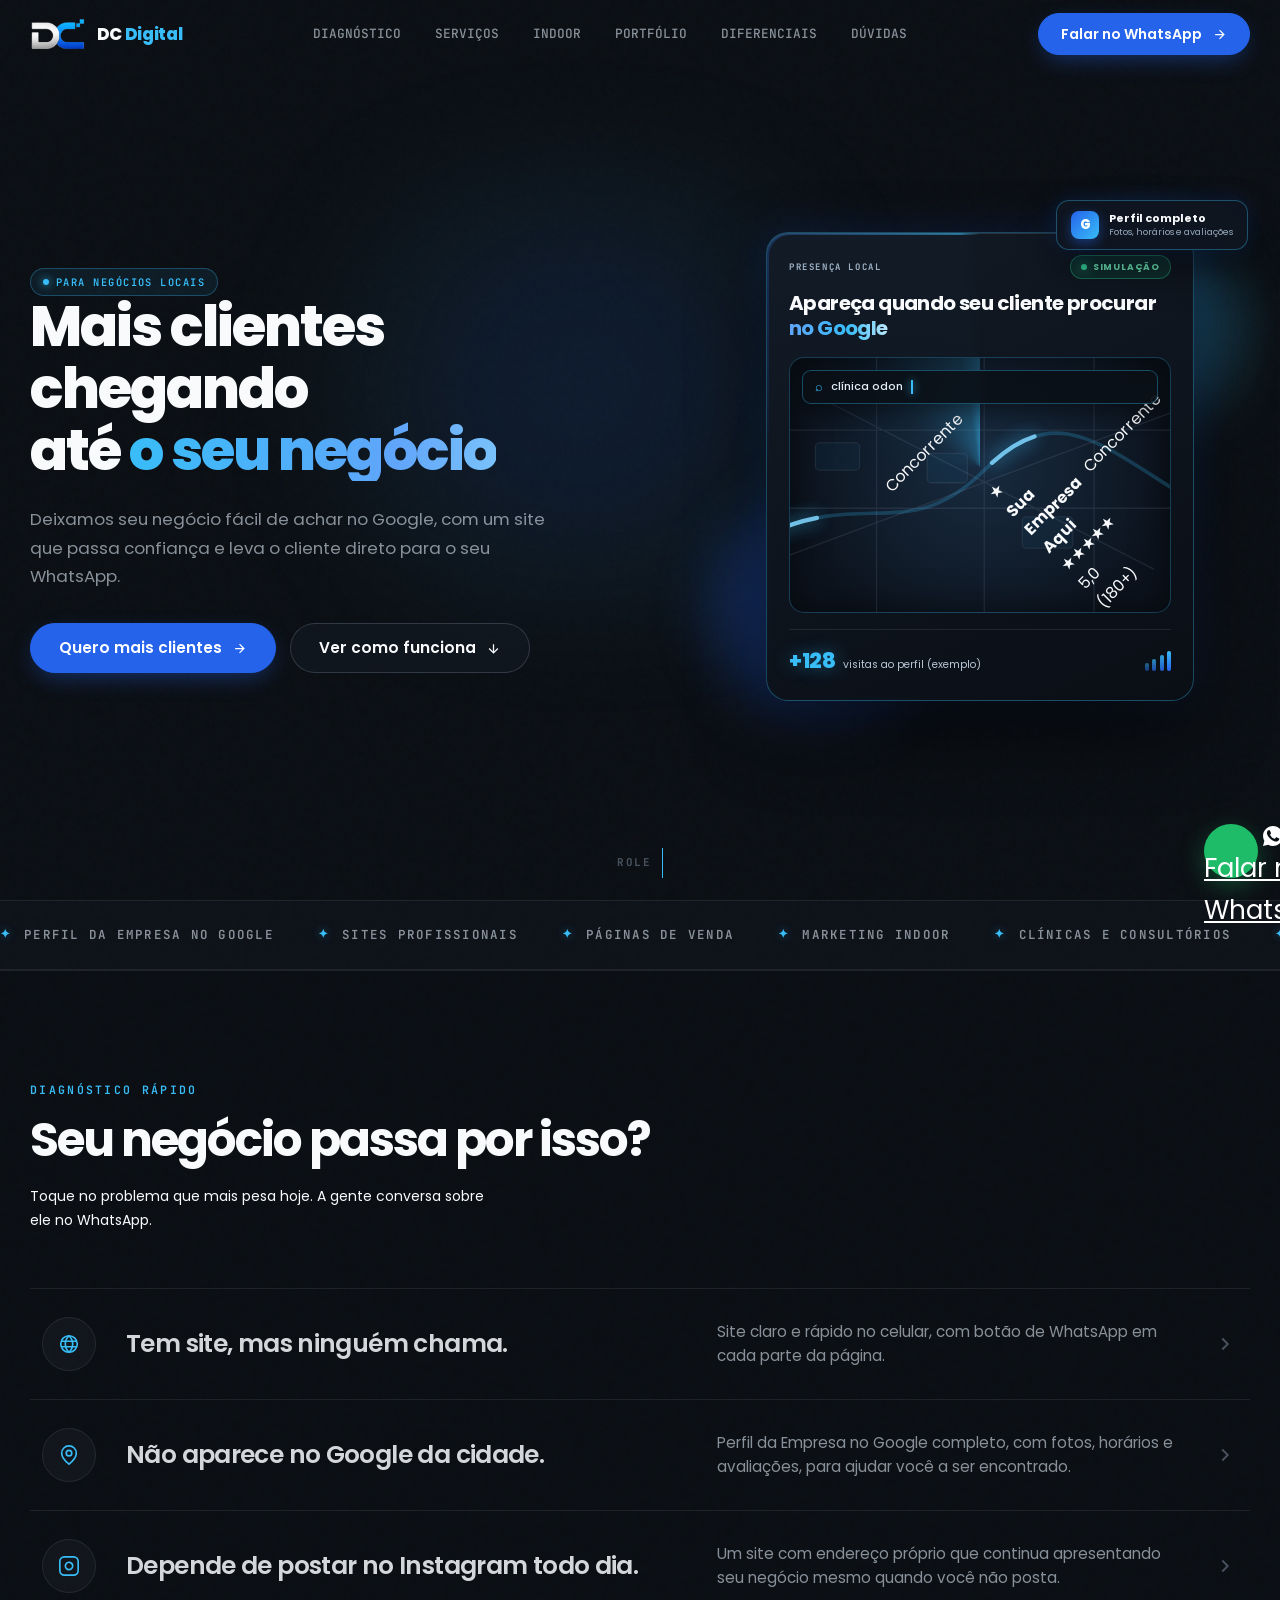
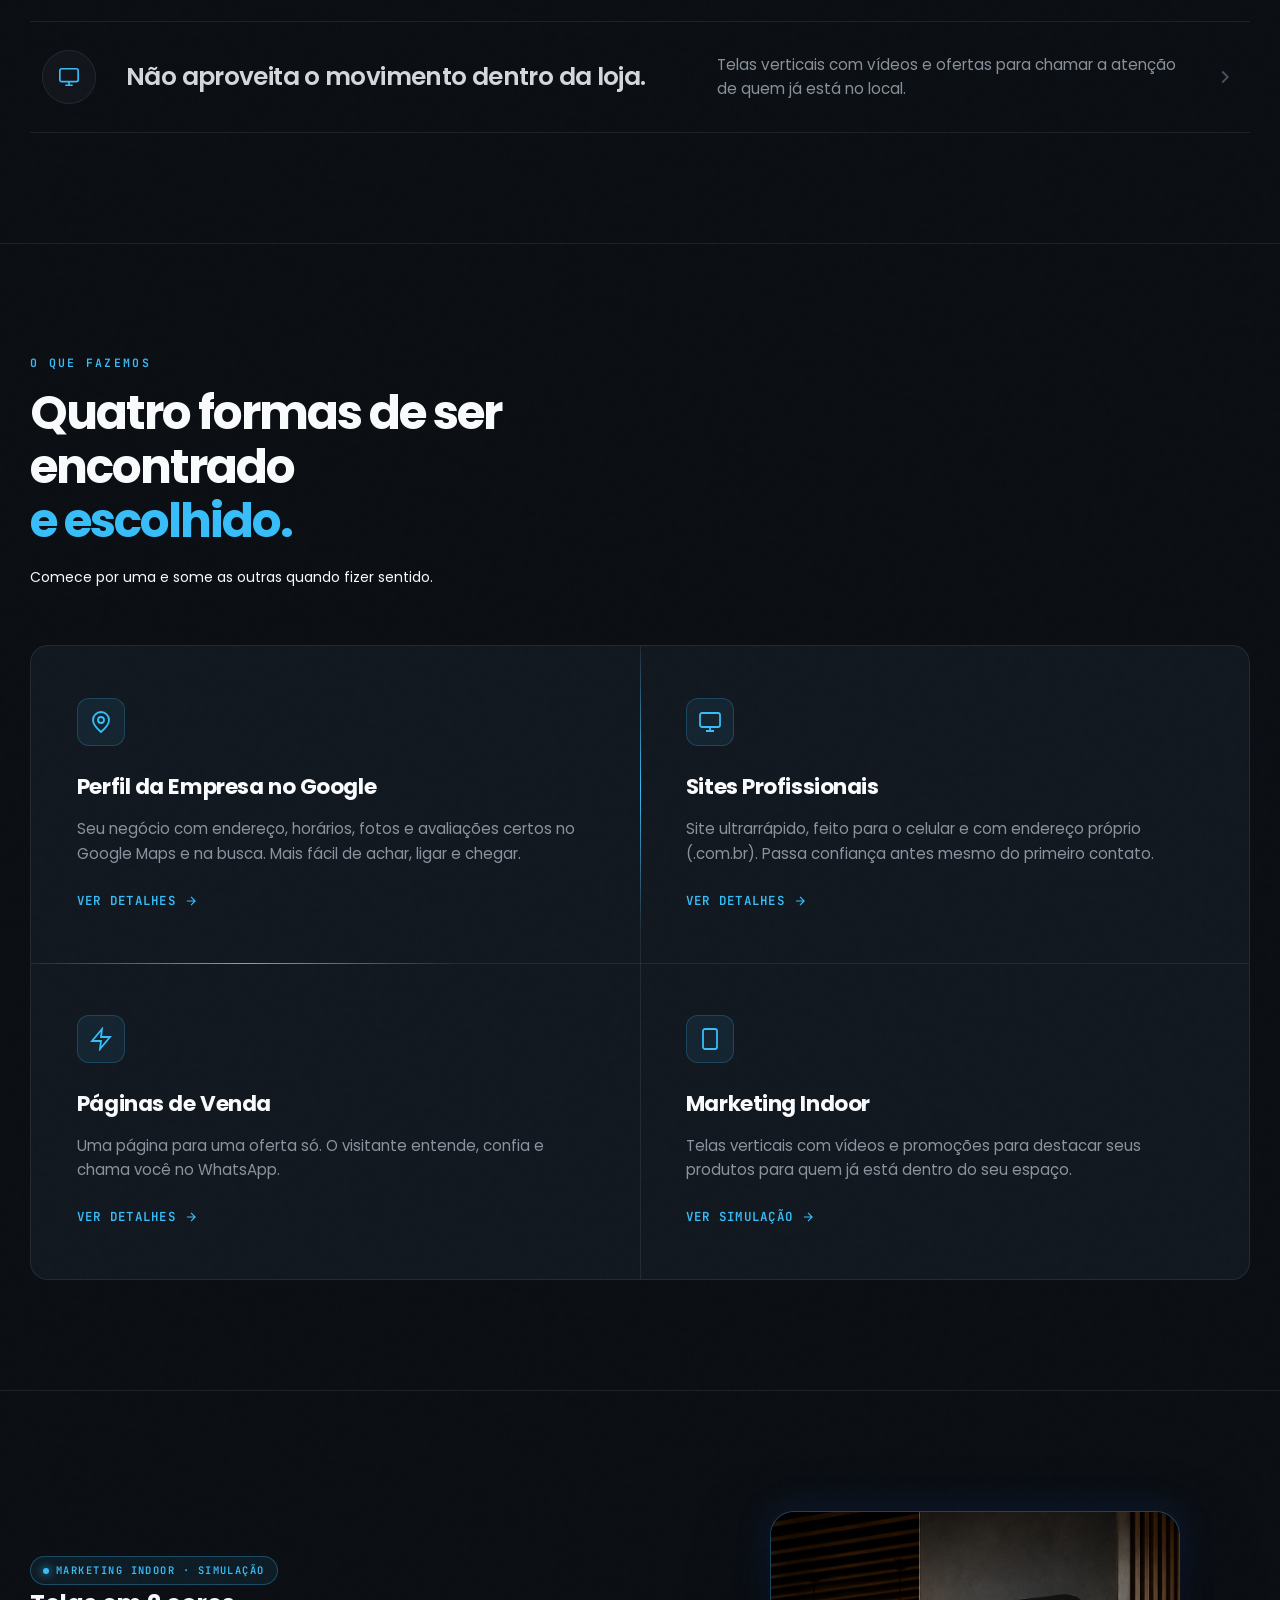
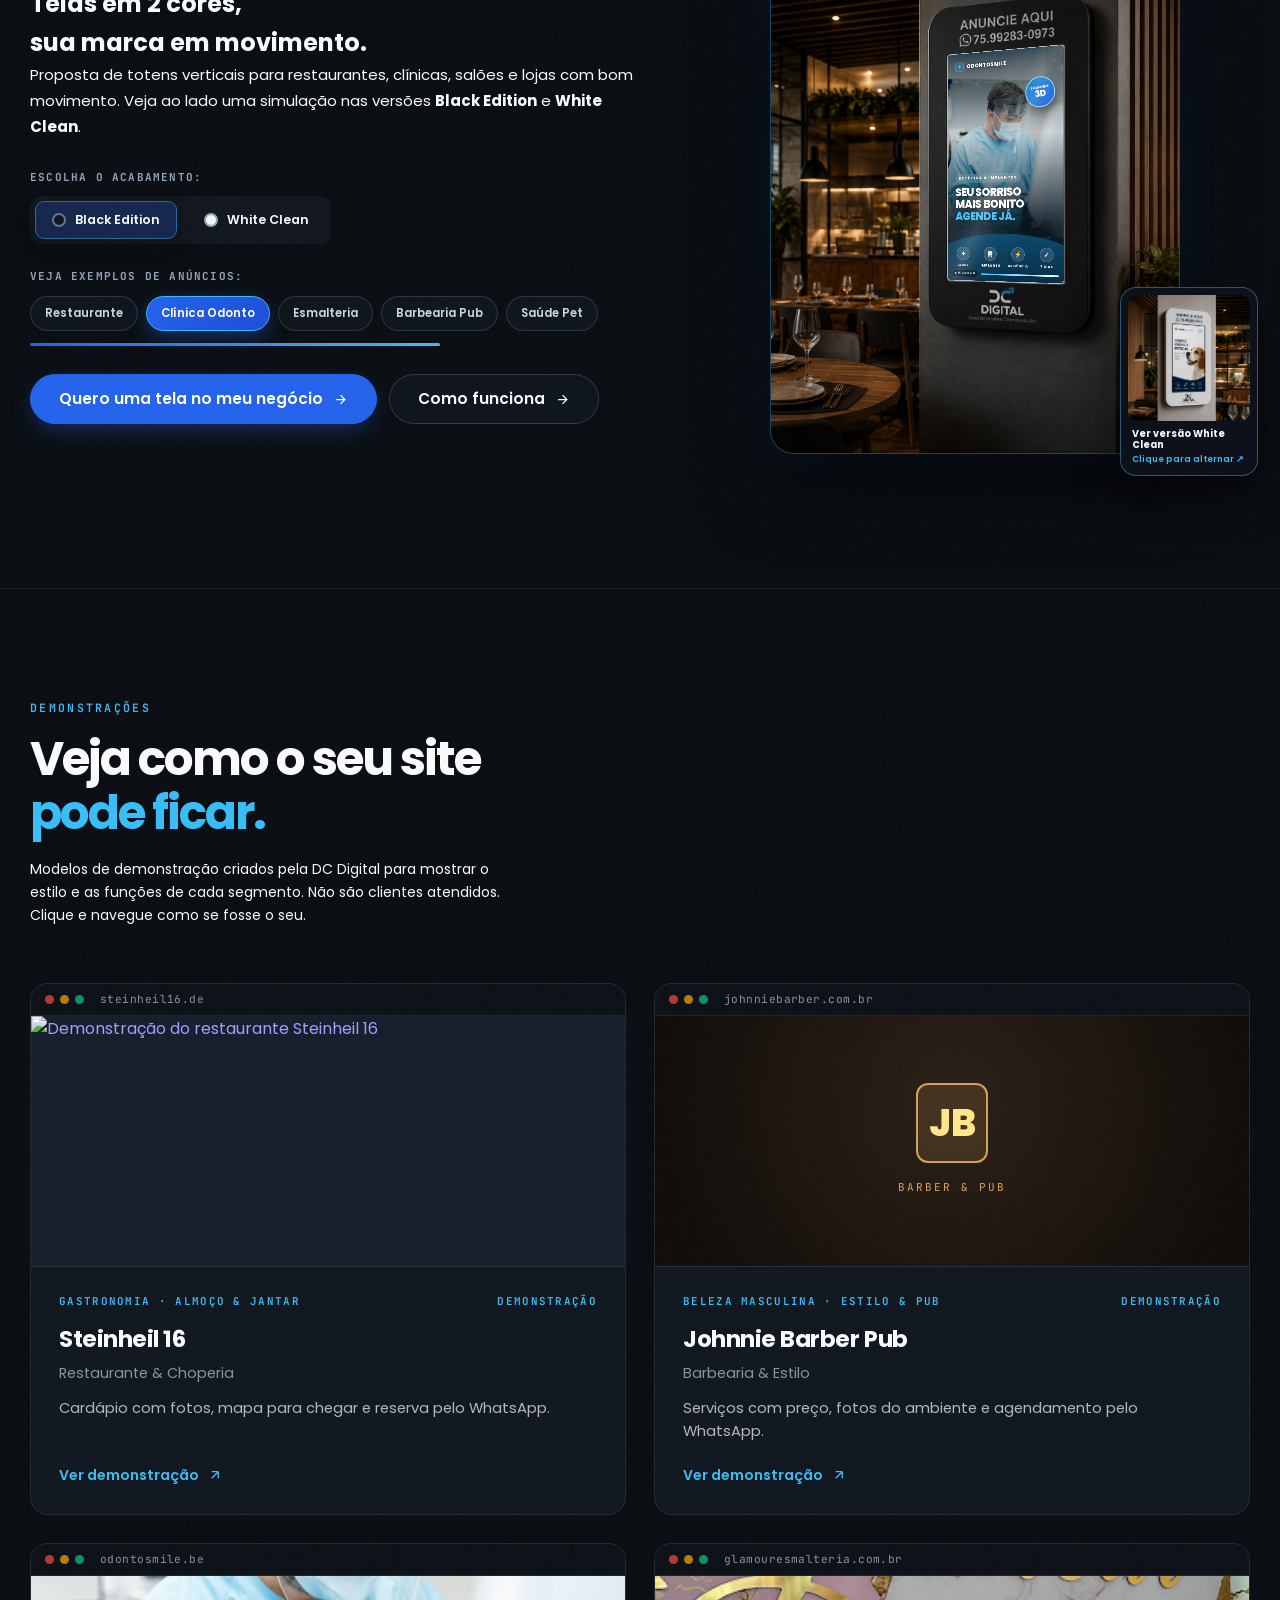
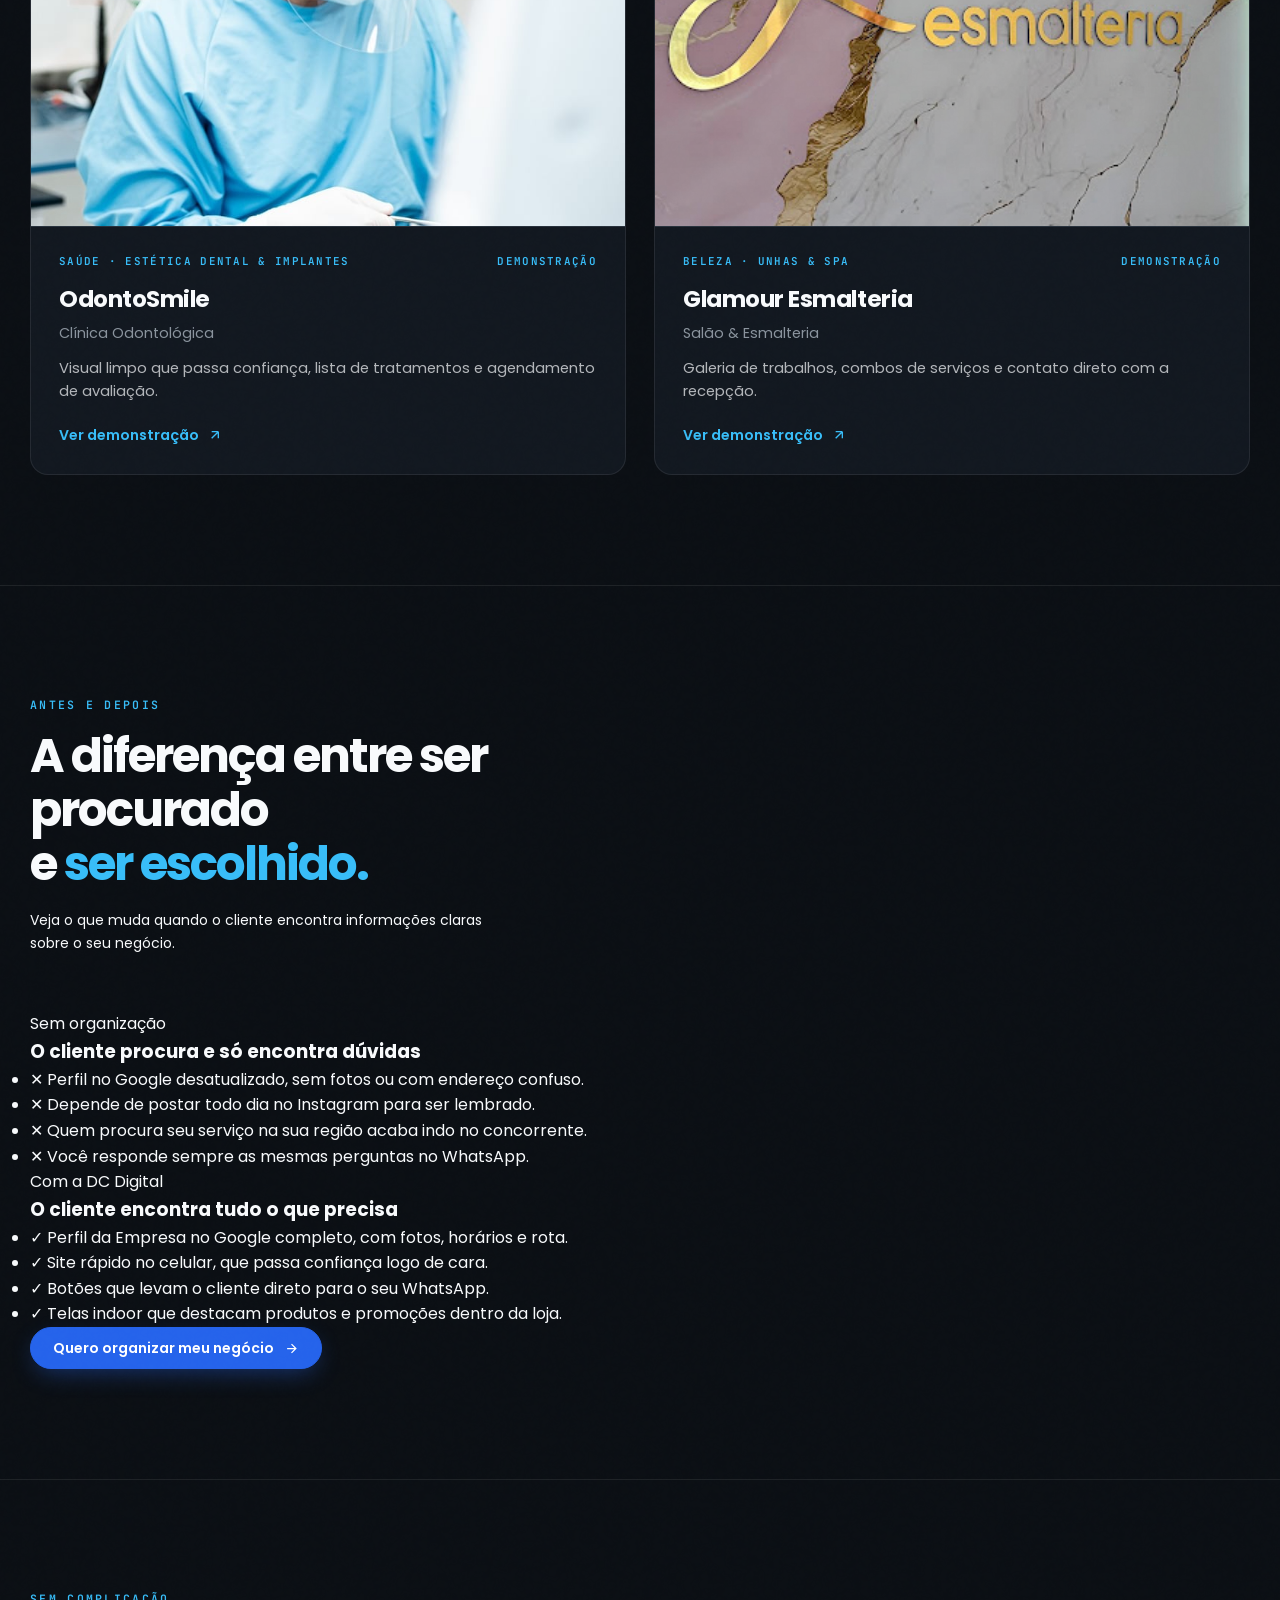
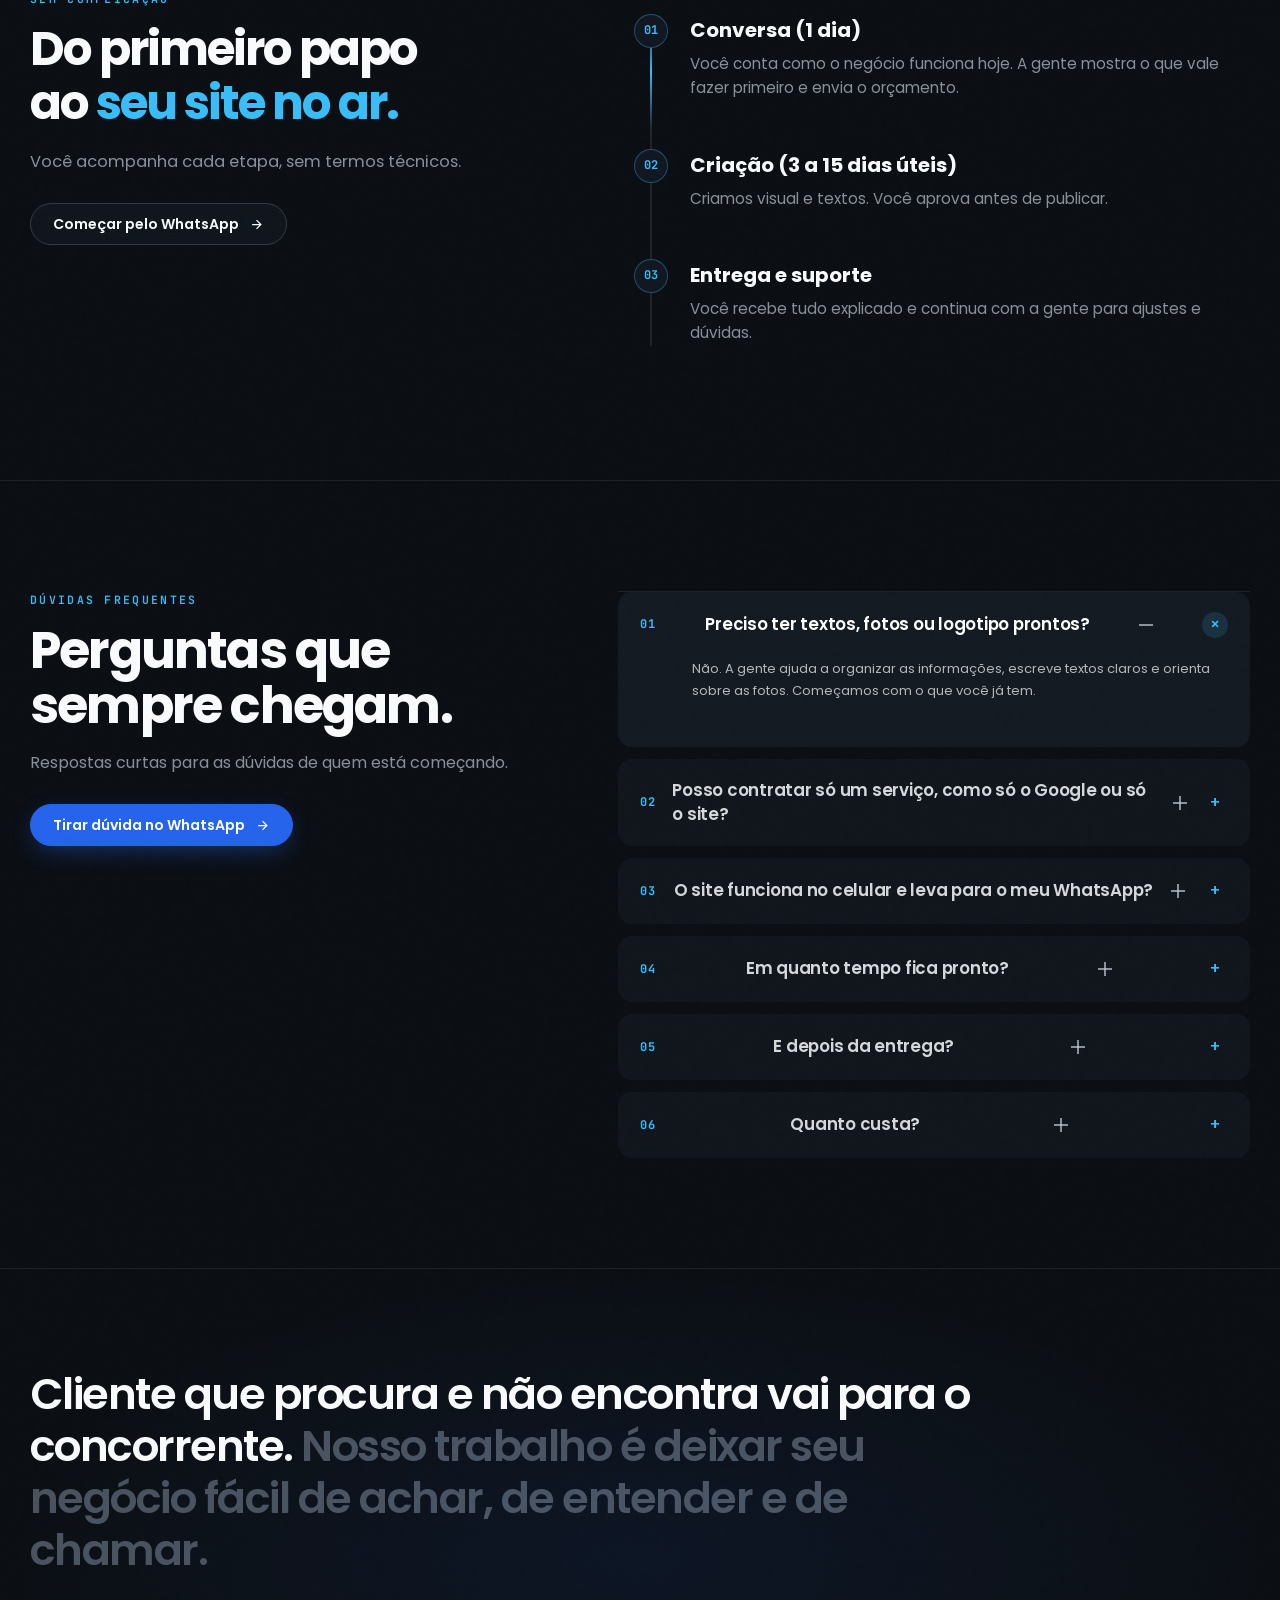
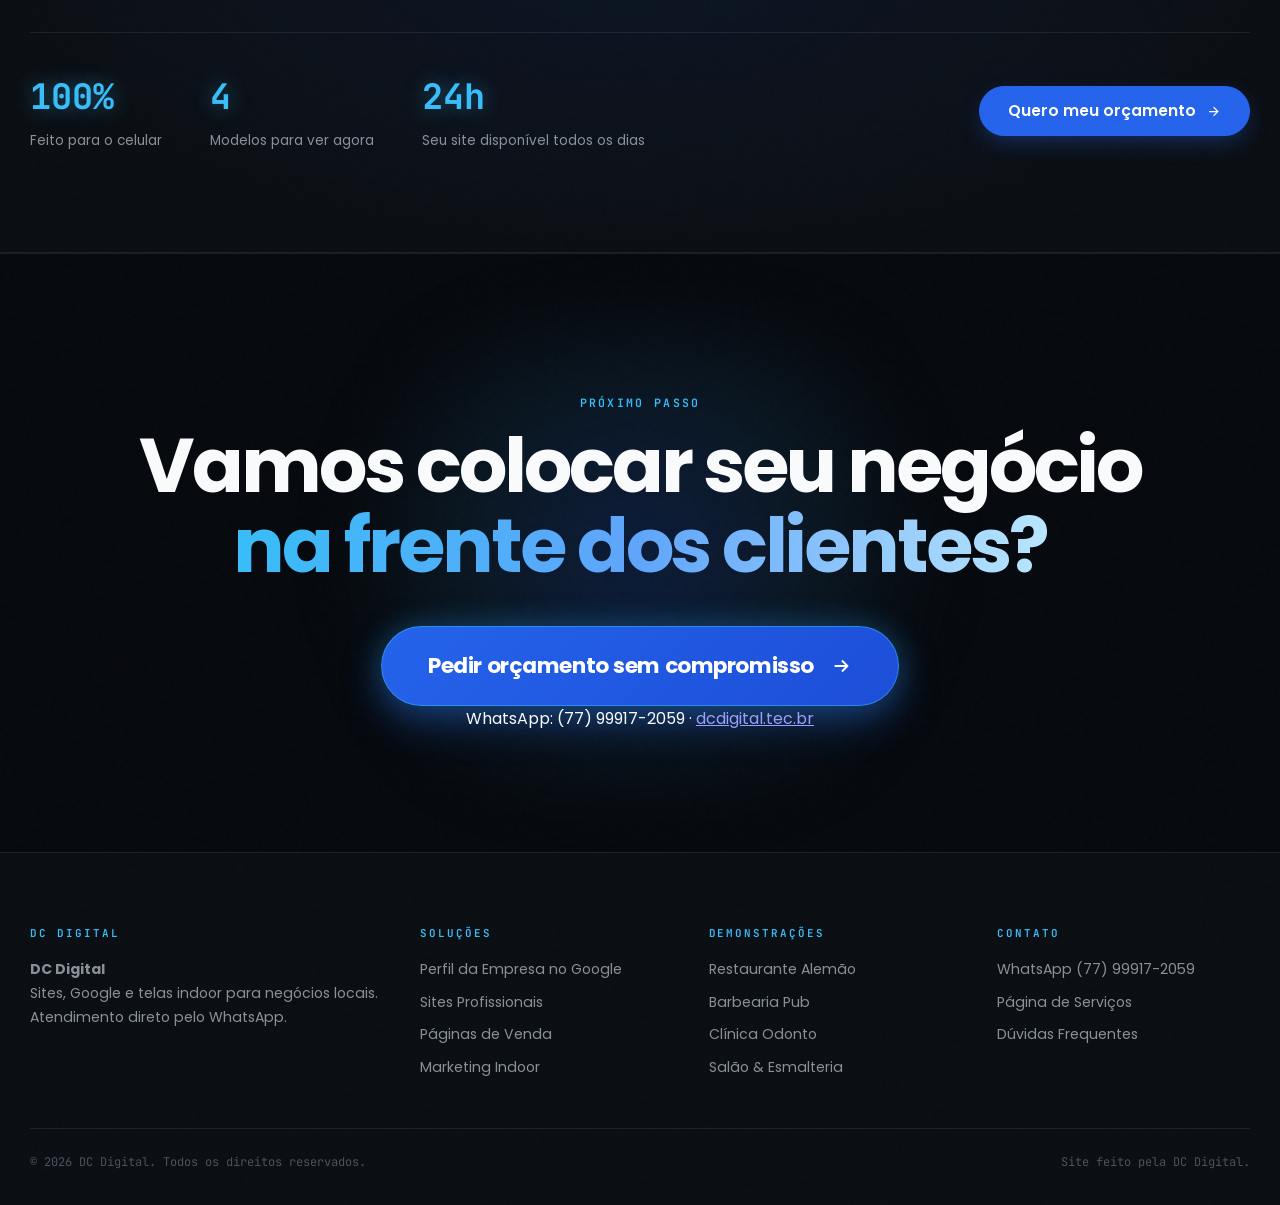
==== commit 1e82d874: "Copy: remove promessas de posicao, totens como simulacao, demos sinalizadas, Perfil da Empresa no Go" ====
--- a/index.html
+++ b/index.html
@@ -3,28 +3,28 @@
   <head>
     <meta charset="UTF-8" />
     <meta name="viewport" content="width=device-width, initial-scale=1.0" />
-    <meta name="description" content="A DC Digital cria presença digital de alta conversão para negócios locais: Google Meu Negócio, sites modernos, páginas de venda e totens de marketing indoor." />
+    <meta name="description" content="Ajudamos negócios locais a serem encontrados no Google e chamados no WhatsApp: Perfil da Empresa no Google, sites, páginas de venda e telas indoor." />
     <meta name="theme-color" content="#0B0F14" />
     <link rel="canonical" href="https://dcdigital.tec.br/" />
     <meta property="og:type" content="website" />
     <meta property="og:locale" content="pt_BR" />
     <meta property="og:url" content="https://dcdigital.tec.br/" />
     <meta property="og:site_name" content="DC Digital" />
-    <meta property="og:title" content="DC Digital | Tecnologia e Presença Digital para Negócios Locais" />
-    <meta property="og:description" content="Google Meu Negócio, sites profissionais, páginas de conversão e marketing indoor em totens verticais." />
+    <meta property="og:title" content="DC Digital | Seu negócio fácil de achar no Google" />
+    <meta property="og:description" content="Perfil da Empresa no Google, sites profissionais, páginas de venda e telas indoor para negócios locais." />
     <meta property="og:image" content="https://dcdigital.tec.br/imagens/Logo.png" />
     <meta name="twitter:card" content="summary_large_image" />
-    <meta name="twitter:title" content="DC Digital | Presença Digital para Negócios Locais" />
-    <meta name="twitter:description" content="Google Meu Negócio, sites profissionais, páginas de conversão e marketing indoor." />
+    <meta name="twitter:title" content="DC Digital | Seu negócio fácil de achar no Google" />
+    <meta name="twitter:description" content="Perfil da Empresa no Google, sites profissionais, páginas de venda e telas indoor." />
     <meta name="twitter:image" content="https://dcdigital.tec.br/imagens/Logo.png" />
-    <title>DC Digital | Tecnologia e Presença Digital para Negócios Locais</title>
+    <title>DC Digital | Sites e Perfil da Empresa no Google para negócios locais</title>
     <link rel="icon" type="image/png" href="imagens/logo-symbol.png" />
     <link rel="apple-touch-icon" href="imagens/logo-symbol.png" />
     <link rel="preconnect" href="https://fonts.googleapis.com" />
     <link rel="preconnect" href="https://fonts.gstatic.com" crossorigin />
     <link href="https://fonts.googleapis.com/css2?family=JetBrains+Mono:wght@400;500;600;700&family=Poppins:wght@400;500;600;700;800&display=swap" rel="stylesheet" />
     <link rel="stylesheet" href="styles.css?v=20" />
-    <script defer src="script.js?v=20"></script>
+    <script defer src="script.js?v=21"></script>
     <script defer src="hero-interactions.js?v=20"></script>
     <script type="application/ld+json">
       {
@@ -37,7 +37,7 @@
             "url": "https://dcdigital.tec.br/",
             "logo": "https://dcdigital.tec.br/imagens/Logo.png",
             "image": "https://dcdigital.tec.br/imagens/Logo.png",
-            "description": "Presença digital para negócios locais com Google Meu Negócio, criação de sites, páginas de venda e marketing indoor.",
+            "description": "Sites, Perfil da Empresa no Google, páginas de venda e marketing indoor para negócios locais.",
             "telephone": "+55-77-99917-2059",
             "address": {
               "@type": "PostalAddress",
@@ -105,20 +105,20 @@
 
         <div class="container hero-content">
           <div class="hero-copy io-reveal">
-            <span class="status-chip status-live mono"><i></i><span>PRESENÇA DIGITAL ATIVA</span></span>
+            <span class="status-chip status-live mono"><i></i><span>PARA NEGÓCIOS LOCAIS</span></span>
             <h1 id="hero-title" class="hero-title">
-              Presença digital<br />para <span class="hero-rotating-slot"><span class="hero-rotating-word" data-rotating-word>negócios locais</span></span>
+              Mais clientes chegando<br />até <span class="hero-rotating-slot"><span class="hero-rotating-word" data-rotating-word>o seu negócio</span></span>
             </h1>
             <p class="hero-sub">
-              Google Meu Negócio, sites modernos, páginas de conversão e marketing indoor para colocar seu negócio na frente dos clientes da sua cidade.
+              Deixamos seu negócio fácil de achar no Google, com um site que passa confiança e leva o cliente direto para o seu WhatsApp.
             </p>
             <div class="hero-actions">
-              <a class="btn btn-primary btn-lg whatsapp-link" data-whatsapp-text="Olá! Vim pelo site da DC Digital e quero colocar meu negócio em destaque no Google e no digital." href="#contato">
-                <span>Iniciar no WhatsApp</span>
+              <a class="btn btn-primary btn-lg whatsapp-link" data-whatsapp-text="Olá! Vim pelo site da DC Digital e quero que mais clientes encontrem o meu negócio. Pode me ajudar?" href="#contato">
+                <span>Quero mais clientes</span>
                 <svg viewBox="0 0 24 24" fill="none" stroke="currentColor" stroke-width="2"><path d="M5 12h14M12 5l7 7-7 7"/></svg>
               </a>
               <a class="btn btn-secondary btn-lg" href="#servicos">
-                <span>Conhecer soluções</span>
+                <span>Ver como funciona</span>
                 <svg viewBox="0 0 24 24" fill="none" stroke="currentColor" stroke-width="2"><path d="M12 5v14M5 12l7 7 7-7"/></svg>
               </a>
             </div>
@@ -133,8 +133,8 @@
             <div class="hero-float-card hero-float-google" data-parallax-depth="1.5" tabindex="0">
               <span class="hero-float-icon">G</span>
               <div>
-                <strong>Top #1 no Mapa</strong>
-                <small>Perfil Google otimizado</small>
+                <strong>Perfil completo</strong>
+                <small>Fotos, horários e avaliações</small>
               </div>
             </div>
 
@@ -142,9 +142,9 @@
               <div class="card-border-beam" aria-hidden="true"></div>
               <div class="dashboard-top modern-top">
                 <span class="mini-label mono">PRESENÇA LOCAL</span>
-                <span class="live-dot"><i></i> RADAR ATIVO</span>
-              </div>
-              <div class="modern-title">Seja o primeiro que seu cliente encontra <span>no Google</span></div>
+                <span class="live-dot"><i></i> SIMULAÇÃO</span>
+              </div>
+              <div class="modern-title">Apareça quando seu cliente procurar <span>no Google</span></div>
 
               <div class="map-panel map-panel-modern">
                 <div class="map-radar-sweep" aria-hidden="true"></div>
@@ -185,7 +185,7 @@
               <div class="hero-metrics-bar">
                 <div class="hero-counter">
                   <strong data-counter>+127</strong>
-                  <span>visitas ao perfil esta semana</span>
+                  <span>visitas ao perfil (exemplo)</span>
                 </div>
                 <div class="signal-bars" aria-label="Sinal forte">
                   <i></i><i></i><i></i><i></i>
@@ -197,8 +197,8 @@
               <div class="hero-notification notification-call is-visible">
                 <span class="notif-icon icon-phone">✆</span>
                 <div>
-                  <strong>Nova ligação direta do Google</strong>
-                  <small>Cliente local · agora mesmo</small>
+                  <strong>Ligação pelo Google</strong>
+                  <small>Exemplo de contato</small>
                 </div>
               </div>
             </div>
@@ -206,7 +206,7 @@
         </div>
 
         <div class="hero-footer container" aria-hidden="true">
-          <span class="hero-scroll-cue"><b>SCROLL</b> <i></i></span>
+          <span class="hero-scroll-cue"><b>ROLE</b> <i></i></span>
         </div>
       </section>
 
@@ -214,9 +214,9 @@
       <div class="marquee-section" aria-label="Soluções e segmentos atendidos pela DC Digital">
         <div class="marquee-track">
           <div class="marquee-group">
-            <span><i>✦</i> GOOGLE MEU NEGÓCIO</span>
+            <span><i>✦</i> PERFIL DA EMPRESA NO GOOGLE</span>
             <span><i>✦</i> SITES PROFISSIONAIS</span>
-            <span><i>✦</i> PÁGINAS DE ALTA CONVERSÃO</span>
+            <span><i>✦</i> PÁGINAS DE VENDA</span>
             <span><i>✦</i> MARKETING INDOOR</span>
             <span><i>✦</i> CLÍNICAS E CONSULTÓRIOS</span>
             <span><i>✦</i> RESTAURANTES E BARES</span>
@@ -224,9 +224,9 @@
             <span><i>✦</i> ATENDIMENTO NO WHATSAPP</span>
           </div>
           <div class="marquee-group" aria-hidden="true">
-            <span><i>✦</i> GOOGLE MEU NEGÓCIO</span>
+            <span><i>✦</i> PERFIL DA EMPRESA NO GOOGLE</span>
             <span><i>✦</i> SITES PROFISSIONAIS</span>
-            <span><i>✦</i> PÁGINAS DE ALTA CONVERSÃO</span>
+            <span><i>✦</i> PÁGINAS DE VENDA</span>
             <span><i>✦</i> MARKETING INDOOR</span>
             <span><i>✦</i> CLÍNICAS E CONSULTÓRIOS</span>
             <span><i>✦</i> RESTAURANTES E BARES</span>
@@ -241,48 +241,48 @@
         <div class="container">
           <div class="section-heading io-reveal">
             <span class="section-index">DIAGNÓSTICO RÁPIDO</span>
-            <h2>Se você sente que o seu negócio:</h2>
-            <p>Identifique o ponto fraco que hoje impede o cliente de chegar até você:</p>
+            <h2>Seu negócio passa por isso?</h2>
+            <p>Toque no problema que mais pesa hoje. A gente conversa sobre ele no WhatsApp.</p>
           </div>
 
           <ul class="pain-list">
             <li>
-              <a class="pain-row io-reveal whatsapp-link" data-whatsapp-text="Olá! Fiz o diagnóstico no site da DC Digital. Meu problema é: site bonito, mas ninguém chama no WhatsApp." href="#contato">
+              <a class="pain-row io-reveal whatsapp-link" data-whatsapp-text="Olá! Tenho site, mas quase ninguém me chama. Quero entender o que melhorar." href="#contato">
                 <span class="pain-icon" aria-hidden="true">
                   <svg viewBox="0 0 24 24" fill="none" stroke="currentColor" stroke-width="1.8"><circle cx="12" cy="12" r="9"/><path d="M12 3c2.6 2.4 4 5.6 4 9s-1.4 6.6-4 9c-2.6-2.4-4-5.6-4-9s1.4-6.6 4-9z"/><path d="M3.5 9h17M3.5 15h17"/></svg>
                 </span>
-                <span class="pain-symptom">Site bonito, mas ninguém chama.</span>
-                <span class="pain-fix">Sites leves e estruturados para transformar visitantes em contatos diretos no WhatsApp.</span>
+                <span class="pain-symptom">Tem site, mas ninguém chama.</span>
+                <span class="pain-fix">Site claro e rápido no celular, com botão de WhatsApp em cada parte da página.</span>
                 <svg class="pain-chev" viewBox="0 0 24 24" fill="none" stroke="currentColor" stroke-width="2" aria-hidden="true"><path d="m9 6 6 6-6 6"/></svg>
               </a>
             </li>
             <li>
-              <a class="pain-row io-reveal reveal-delay-1 whatsapp-link" data-whatsapp-text="Olá! Fiz o diagnóstico no site da DC Digital. Meu problema é: sou invisível no Google da minha cidade." href="#contato">
+              <a class="pain-row io-reveal reveal-delay-1 whatsapp-link" data-whatsapp-text="Olá! Meu negócio não aparece no Google da minha cidade. Quero ajuda com isso." href="#contato">
                 <span class="pain-icon" aria-hidden="true">
                   <svg viewBox="0 0 24 24" fill="none" stroke="currentColor" stroke-width="1.8"><path d="M12 2a8 8 0 0 0-8 8c0 5.25 8 12 8 12s8-6.75 8-12a8 8 0 0 0-8-8z"/><circle cx="12" cy="10" r="3"/></svg>
                 </span>
-                <span class="pain-symptom">Invisível no Google da sua cidade.</span>
-                <span class="pain-fix">Perfil do Google Meu Negócio otimizado para aparecer em 1º no mapa e gerar ligações e rotas.</span>
+                <span class="pain-symptom">Não aparece no Google da cidade.</span>
+                <span class="pain-fix">Perfil da Empresa no Google completo, com fotos, horários e avaliações, para ajudar você a ser encontrado.</span>
                 <svg class="pain-chev" viewBox="0 0 24 24" fill="none" stroke="currentColor" stroke-width="2" aria-hidden="true"><path d="m9 6 6 6-6 6"/></svg>
               </a>
             </li>
             <li>
-              <a class="pain-row io-reveal reveal-delay-2 whatsapp-link" data-whatsapp-text="Olá! Fiz o diagnóstico no site da DC Digital. Meu problema é: dependo de postar todo dia no Instagram para vender." href="#contato">
+              <a class="pain-row io-reveal reveal-delay-2 whatsapp-link" data-whatsapp-text="Olá! Dependo do Instagram para vender e quero ter um site próprio." href="#contato">
                 <span class="pain-icon" aria-hidden="true">
                   <svg viewBox="0 0 24 24" fill="none" stroke="currentColor" stroke-width="1.8"><rect x="2" y="2" width="20" height="20" rx="5" ry="5"/><path d="M16 11.37A4 4 0 1 1 12.63 8 4 4 0 0 1 16 11.37z"/><line x1="17.5" y1="6.5" x2="17.51" y2="6.5"/></svg>
                 </span>
-                <span class="pain-symptom">Escravo de postar no Instagram todo dia.</span>
-                <span class="pain-fix">Presença digital ativa 24 horas por dia com domínio próprio que não depende do algoritmo.</span>
+                <span class="pain-symptom">Depende de postar no Instagram todo dia.</span>
+                <span class="pain-fix">Um site com endereço próprio que continua apresentando seu negócio mesmo quando você não posta.</span>
                 <svg class="pain-chev" viewBox="0 0 24 24" fill="none" stroke="currentColor" stroke-width="2" aria-hidden="true"><path d="m9 6 6 6-6 6"/></svg>
               </a>
             </li>
             <li>
-              <a class="pain-row io-reveal reveal-delay-3 whatsapp-link" data-whatsapp-text="Olá! Fiz o diagnóstico no site da DC Digital. Quero anunciar nas telas de Marketing Indoor ou colocar no meu estabelecimento." href="#contato">
+              <a class="pain-row io-reveal reveal-delay-3 whatsapp-link" data-whatsapp-text="Olá! Quero saber como funcionam as telas de Marketing Indoor para o meu espaço." href="#contato">
                 <span class="pain-icon" aria-hidden="true">
                   <svg viewBox="0 0 24 24" fill="none" stroke="currentColor" stroke-width="1.8"><rect x="2" y="3" width="20" height="14" rx="2"/><path d="M8 21h8M12 17v4"/></svg>
                 </span>
-                <span class="pain-symptom">Telas sem destaque no ponto de venda.</span>
-                <span class="pain-fix">Marketing Indoor com totens verticais em 2 cores exibindo anúncios dinâmicos em vídeo.</span>
+                <span class="pain-symptom">Não aproveita o movimento dentro da loja.</span>
+                <span class="pain-fix">Telas verticais com vídeos e ofertas para chamar a atenção de quem já está no local.</span>
                 <svg class="pain-chev" viewBox="0 0 24 24" fill="none" stroke="currentColor" stroke-width="2" aria-hidden="true"><path d="m9 6 6 6-6 6"/></svg>
               </a>
             </li>
@@ -295,8 +295,8 @@
         <div class="container">
           <div class="section-heading io-reveal">
             <span class="section-index">O QUE FAZEMOS</span>
-            <h2>Tudo o que o seu negócio precisa,<br /><span>num lugar só.</span></h2>
-            <p>Soluções digitais pensadas para trazer mais atenção, confiança e clientes para o seu negócio.</p>
+            <h2>Quatro formas de ser encontrado<br /><span>e escolhido.</span></h2>
+            <p>Comece por uma e some as outras quando fizer sentido.</p>
           </div>
 
           <div class="services-grid-lines io-reveal">
@@ -305,14 +305,14 @@
             <span class="svc-line svc-line-h" aria-hidden="true"></span>
 
             <article class="service-grid-cell">
-              <a href="servicos.html#google" aria-label="Google Meu Negócio">
+              <a href="servicos.html#google" aria-label="Perfil da Empresa no Google">
                 <div class="service-icon-box">
                   <svg viewBox="0 0 24 24" fill="none" stroke="currentColor" stroke-width="1.8"><path d="M12 2a8 8 0 0 0-8 8c0 5.25 8 12 8 12s8-6.75 8-12a8 8 0 0 0-8-8z"/><circle cx="12" cy="10" r="3"/></svg>
                 </div>
-                <h3>Google Meu Negócio</h3>
-                <p>Perfil completo e estrategicamente posicionado para o seu negócio ser a primeira escolha no Google Maps e na busca da sua região.</p>
+                <h3>Perfil da Empresa no Google</h3>
+                <p>Seu negócio com endereço, horários, fotos e avaliações certos no Google Maps e na busca. Mais fácil de achar, ligar e chegar.</p>
                 <span class="service-cell-link">
-                  <span>Como funciona</span>
+                  <span>Ver detalhes</span>
                   <svg viewBox="0 0 24 24" fill="none" stroke="currentColor" stroke-width="2"><path d="M5 12h14M12 5l7 7-7 7"/></svg>
                 </span>
               </a>
@@ -324,23 +324,23 @@
                   <svg viewBox="0 0 24 24" fill="none" stroke="currentColor" stroke-width="1.8"><rect x="2" y="3" width="20" height="14" rx="2"/><path d="M8 21h8M12 17v4"/></svg>
                 </div>
                 <h3>Sites Profissionais</h3>
-                <p>Sites modernos, ultra rápidos e desenhados para celulares. Uma vitrine oficial com domínio próprio que transmite autoridade imediata.</p>
+                <p>Site ultrarrápido, feito para o celular e com endereço próprio (.com.br). Passa confiança antes mesmo do primeiro contato.</p>
                 <span class="service-cell-link">
-                  <span>Como funciona</span>
+                  <span>Ver detalhes</span>
                   <svg viewBox="0 0 24 24" fill="none" stroke="currentColor" stroke-width="2"><path d="M5 12h14M12 5l7 7-7 7"/></svg>
                 </span>
               </a>
             </article>
 
             <article class="service-grid-cell">
-              <a href="servicos.html#paginas" aria-label="Páginas de Alta Conversão">
+              <a href="servicos.html#paginas" aria-label="Páginas de Venda">
                 <div class="service-icon-box">
                   <svg viewBox="0 0 24 24" fill="none" stroke="currentColor" stroke-width="1.8"><path d="M13 2L3 14h9l-1 8 10-12h-9l1-8z"/></svg>
                 </div>
-                <h3>Páginas de Alta Conversão</h3>
-                <p>Páginas objetivas para campanhas e ofertas específicas, conduzindo o visitante sem distrações até o seu WhatsApp.</p>
+                <h3>Páginas de Venda</h3>
+                <p>Uma página para uma oferta só. O visitante entende, confia e chama você no WhatsApp.</p>
                 <span class="service-cell-link">
-                  <span>Como funciona</span>
+                  <span>Ver detalhes</span>
                   <svg viewBox="0 0 24 24" fill="none" stroke="currentColor" stroke-width="2"><path d="M5 12h14M12 5l7 7-7 7"/></svg>
                 </span>
               </a>
@@ -352,9 +352,9 @@
                   <svg viewBox="0 0 24 24" fill="none" stroke="currentColor" stroke-width="1.8"><rect x="5" y="2" width="14" height="20" rx="2"/><path d="M12 18h.01"/></svg>
                 </div>
                 <h3>Marketing Indoor</h3>
-                <p>Totens verticais de alta definição exibindo anúncios dinâmicos em vídeo para destacar marcas e promoções no ponto físico.</p>
+                <p>Telas verticais com vídeos e promoções para destacar seus produtos para quem já está dentro do seu espaço.</p>
                 <span class="service-cell-link">
-                  <span>Ver telas em ação</span>
+                  <span>Ver simulação</span>
                   <svg viewBox="0 0 24 24" fill="none" stroke="currentColor" stroke-width="2"><path d="M5 12h14M12 5l7 7-7 7"/></svg>
                 </span>
               </a>
@@ -367,14 +367,14 @@
       <section class="indoor-showcase section section-line" id="indoor-showcase" aria-labelledby="indoor-title">
         <div class="container indoor-layout">
           <div class="indoor-copy io-reveal">
-            <span class="status-chip status-live mono"><i></i><span>MÍDIA INDOOR · NO AR</span></span>
-            <h2 id="indoor-title">Nossas telas em 2 cores,<br /><span>sua marca em movimento.</span></h2>
+            <span class="status-chip status-live mono"><i></i><span>MARKETING INDOOR · SIMULAÇÃO</span></span>
+            <h2 id="indoor-title">Telas em 2 cores,<br /><span>sua marca em movimento.</span></h2>
             <p class="indoor-lead">
-              Totens digitais verticais de alta definição instalados em pontos estratégicos com grande circulação de pessoas — disponíveis nas versões <strong>Black Edition</strong> e <strong>White Clean</strong>.
+              Proposta de totens verticais para restaurantes, clínicas, salões e lojas com bom movimento. Veja ao lado uma simulação nas versões <strong>Black Edition</strong> e <strong>White Clean</strong>.
             </p>
 
             <div class="totem-color-picker" role="group" aria-label="Escolher cor da tela indoor">
-              <span class="picker-label mono">Acabamento do totem:</span>
+              <span class="picker-label mono">Escolha o acabamento:</span>
               <div class="picker-buttons">
                 <button type="button" class="totem-color-btn active" data-totem-color="black">
                   <i class="swatch swatch-black"></i> Black Edition
@@ -386,7 +386,7 @@
             </div>
 
             <div class="indoor-ad-selector" role="tablist" aria-label="Trocar propaganda exibida na tela">
-              <span class="picker-label mono">Simule os anúncios rodando na tela:</span>
+              <span class="picker-label mono">Veja exemplos de anúncios:</span>
               <div class="ad-pills">
                 <button type="button" class="ad-pill active" data-ad-index="0">Restaurante</button>
                 <button type="button" class="ad-pill" data-ad-index="1">Clínica Odonto</button>
@@ -400,12 +400,12 @@
             </div>
 
             <div class="indoor-cta-row">
-              <a class="btn btn-primary btn-lg whatsapp-link" data-whatsapp-text="Olá! Vi as telas de Marketing Indoor no site da DC Digital e quero anunciar ou instalar no meu espaço." href="#contato">
-                <span>Quero anunciar nas telas</span>
+              <a class="btn btn-primary btn-lg whatsapp-link" data-whatsapp-text="Olá! Vi a simulação das telas indoor no site da DC Digital e quero saber como ter uma no meu negócio." href="#contato">
+                <span>Quero uma tela no meu negócio</span>
                 <svg viewBox="0 0 24 24" fill="none" stroke="currentColor" stroke-width="2"><path d="M5 12h14M12 5l7 7-7 7"/></svg>
               </a>
               <a class="btn btn-secondary btn-lg" href="servicos.html#indoor">
-                <span>Como funciona o indoor</span>
+                <span>Como funciona</span>
                 <svg viewBox="0 0 24 24" fill="none" stroke="currentColor" stroke-width="2"><path d="M5 12h14M12 5l7 7-7 7"/></svg>
               </a>
             </div>
@@ -416,8 +416,8 @@
 
             <!-- Main Interactive Totem Frame -->
             <div class="totem-frame totem-main">
-              <img class="totem-photo photo-black" src="imagens/indoor-1.png" alt="Totem DC Digital na cor preta instalado em restaurante" loading="lazy" decoding="async" />
-              <img class="totem-photo photo-white" src="imagens/indoor-2.png" alt="Totem DC Digital na cor branca instalado em restaurante" loading="lazy" decoding="async" />
+              <img class="totem-photo photo-black" src="imagens/indoor-1.png" alt="Simulação do totem DC Digital preto em ambiente de restaurante" loading="lazy" decoding="async" />
+              <img class="totem-photo photo-white" src="imagens/indoor-2.png" alt="Simulação do totem DC Digital branco em ambiente de restaurante" loading="lazy" decoding="async" />
 
               <!-- Animated Digital Signage Screen Projected Inside the Physical Bezel (320x600 Virtual Canvas) -->
               <div class="totem-screen-overlay" data-totem-screen>
@@ -486,8 +486,8 @@
                     <span class="kinetic-kicker">ESTÉTICA &amp; IMPLANTES</span>
                     <h4 class="kinetic-title">
                       <span class="k-line l-1">SEU SORRISO</span>
-                      <span class="k-line l-2">MAIS BRANCO</span>
-                      <span class="k-line l-3 k-accent-cyan">EM 1 SESSÃO.</span>
+                      <span class="k-line l-2">MAIS BONITO</span>
+                      <span class="k-line l-3 k-accent-cyan">AGENDE JÁ.</span>
                     </h4>
                   </div>
 
@@ -615,9 +615,9 @@
       <section class="section section-line" id="portfolio">
         <div class="container">
           <div class="section-heading io-reveal">
-            <span class="section-index">FEITO AQUI</span>
-            <h2>Projetos que conectam<br /><span>e geram confiança.</span></h2>
-            <p>Modelos reais criados para diferentes nichos de mercado. Clique para explorar a demonstração ao vivo de cada segmento.</p>
+            <span class="section-index">DEMONSTRAÇÕES</span>
+            <h2>Veja como o seu site<br /><span>pode ficar.</span></h2>
+            <p>Modelos de demonstração criados pela DC Digital para mostrar o estilo e as funções de cada segmento. Não são clientes atendidos. Clique e navegue como se fosse o seu.</p>
           </div>
 
           <div class="pf-grid">
@@ -633,13 +633,13 @@
               <div class="pf-body">
                 <div class="pf-meta">
                   <span>GASTRONOMIA · ALMOÇO &amp; JANTAR</span>
-                  <span>DEMO ONLINE</span>
+                  <span>DEMONSTRAÇÃO</span>
                 </div>
                 <h3>Steinheil 16</h3>
                 <p class="pf-kind">Restaurante &amp; Choperia</p>
-                <p class="pf-what">Cardápio digital visual, localização integrada ao Google Maps e botão direto de reserva pelo WhatsApp.</p>
+                <p class="pf-what">Cardápio com fotos, mapa para chegar e reserva pelo WhatsApp.</p>
                 <a class="pf-link" href="restaurante.html">
-                  <span>Ver demonstração completa</span>
+                  <span>Ver demonstração</span>
                   <svg viewBox="0 0 24 24" fill="none" stroke="currentColor" stroke-width="2"><path d="M7 17L17 7M17 7H7M17 7V17"/></svg>
                 </a>
               </div>
@@ -662,13 +662,13 @@
               <div class="pf-body">
                 <div class="pf-meta">
                   <span>BELEZA MASCULINA · ESTILO &amp; PUB</span>
-                  <span>DEMO ONLINE</span>
+                  <span>DEMONSTRAÇÃO</span>
                 </div>
                 <h3>Johnnie Barber Pub</h3>
                 <p class="pf-kind">Barbearia &amp; Estilo</p>
-                <p class="pf-what">Agendamento de corte e barba com 1 clique, apresentação de serviços, ambiente e promoção do primeiro chopp.</p>
+                <p class="pf-what">Serviços com preço, fotos do ambiente e agendamento pelo WhatsApp.</p>
                 <a class="pf-link" href="barbearia.html">
-                  <span>Ver demonstração completa</span>
+                  <span>Ver demonstração</span>
                   <svg viewBox="0 0 24 24" fill="none" stroke="currentColor" stroke-width="2"><path d="M7 17L17 7M17 7H7M17 7V17"/></svg>
                 </a>
               </div>
@@ -686,13 +686,13 @@
               <div class="pf-body">
                 <div class="pf-meta">
                   <span>SAÚDE · ESTÉTICA DENTAL &amp; IMPLANTES</span>
-                  <span>DEMO ONLINE</span>
+                  <span>DEMONSTRAÇÃO</span>
                 </div>
                 <h3>OdontoSmile</h3>
                 <p class="pf-kind">Clínica Odontológica</p>
-                <p class="pf-what">Estrutura que transmite máxima higiene e autoridade técnica, com canal de triagem e agendamento de consultas.</p>
+                <p class="pf-what">Visual limpo que passa confiança, lista de tratamentos e agendamento de avaliação.</p>
                 <a class="pf-link" href="clinica.html">
-                  <span>Ver demonstração completa</span>
+                  <span>Ver demonstração</span>
                   <svg viewBox="0 0 24 24" fill="none" stroke="currentColor" stroke-width="2"><path d="M7 17L17 7M17 7H7M17 7V17"/></svg>
                 </a>
               </div>
@@ -710,17 +710,45 @@
               <div class="pf-body">
                 <div class="pf-meta">
                   <span>BELEZA · UNHAS &amp; SPA</span>
-                  <span>DEMO ONLINE</span>
+                  <span>DEMONSTRAÇÃO</span>
                 </div>
                 <h3>Glamour Esmalteria</h3>
                 <p class="pf-kind">Salão &amp; Esmalteria</p>
-                <p class="pf-what">Galeria visual com trabalhos realizados, lista de combos de hidratação e ligação direta com a recepção.</p>
+                <p class="pf-what">Galeria de trabalhos, combos de serviços e contato direto com a recepção.</p>
                 <a class="pf-link" href="salao.html">
-                  <span>Ver demonstração completa</span>
+                  <span>Ver demonstração</span>
                   <svg viewBox="0 0 24 24" fill="none" stroke="currentColor" stroke-width="2"><path d="M7 17L17 7M17 7H7M17 7V17"/></svg>
                 </a>
               </div>
             </article>
+          </div>
+        </div>
+      </section>
+
+      <!-- 6b. DEPOIMENTOS (PLACEHOLDER) — remova o atributo "hidden" quando tiver o primeiro depoimento real.
+           Nunca publique depoimentos inventados. Troque cada card por: texto, nome, negócio e cidade. -->
+      <section class="section section-line" id="depoimentos" hidden>
+        <div class="container">
+          <div class="section-heading io-reveal">
+            <span class="section-index">QUEM JÁ USA</span>
+            <h2>Depoimentos<br /><span>em breve.</span></h2>
+            <p>Estamos reunindo as opiniões dos primeiros clientes. Quer ser um deles?</p>
+          </div>
+          <div class="comparison-grid io-reveal">
+            <article class="compare-card compare-before">
+              <span class="compare-badge badge-muted">Depoimento</span>
+              <p>Espaço reservado para depoimento de cliente.</p>
+            </article>
+            <article class="compare-card compare-before">
+              <span class="compare-badge badge-muted">Depoimento</span>
+              <p>Espaço reservado para depoimento de cliente.</p>
+            </article>
+          </div>
+          <div style="margin-top: 28px;">
+            <a class="btn btn-primary whatsapp-link" data-whatsapp-text="Olá! Vi que vocês estão começando e quero ser um dos primeiros clientes da DC Digital." href="#contato">
+              <span>Quero ser um dos primeiros</span>
+              <svg viewBox="0 0 24 24" fill="none" stroke="currentColor" stroke-width="2"><path d="M5 12h14M12 5l7 7-7 7"/></svg>
+            </a>
           </div>
         </div>
       </section>
@@ -729,34 +757,34 @@
       <section class="section section-line" id="comparativo">
         <div class="container">
           <div class="section-heading io-reveal">
-            <span class="section-index">POR QUE ESTRUTURAR SUA PRESENÇA</span>
+            <span class="section-index">ANTES E DEPOIS</span>
             <h2>A diferença entre ser procurado<br />e <span>ser escolhido.</span></h2>
-            <p>Veja o que muda quando o seu negócio deixa de depender apenas da sorte nas buscas locais.</p>
+            <p>Veja o que muda quando o cliente encontra informações claras sobre o seu negócio.</p>
           </div>
 
           <div class="comparison-grid io-reveal">
             <article class="compare-card compare-before">
-              <span class="compare-badge badge-muted">Sem presença estruturada</span>
-              <h3>Quando o cliente procura e encontra dúvidas</h3>
+              <span class="compare-badge badge-muted">Sem organização</span>
+              <h3>O cliente procura e só encontra dúvidas</h3>
               <ul class="compare-list">
-                <li><span class="icon-no" aria-hidden="true">✕</span> Perfil no Google desatualizado, sem fotos atrativas ou com endereço confuso.</li>
-                <li><span class="icon-no" aria-hidden="true">✕</span> Dependência total de postar todo dia no Instagram para tentar ser lembrado.</li>
-                <li><span class="icon-no" aria-hidden="true">✕</span> Quem pesquisa pelo seu serviço na sua região acaba clicando no concorrente.</li>
-                <li><span class="icon-no" aria-hidden="true">✕</span> Você perde tempo respondendo sempre as mesmas perguntas básicas no WhatsApp.</li>
+                <li><span class="icon-no" aria-hidden="true">✕</span> Perfil no Google desatualizado, sem fotos ou com endereço confuso.</li>
+                <li><span class="icon-no" aria-hidden="true">✕</span> Depende de postar todo dia no Instagram para ser lembrado.</li>
+                <li><span class="icon-no" aria-hidden="true">✕</span> Quem procura seu serviço na sua região acaba indo no concorrente.</li>
+                <li><span class="icon-no" aria-hidden="true">✕</span> Você responde sempre as mesmas perguntas no WhatsApp.</li>
               </ul>
             </article>
 
             <article class="compare-card compare-after">
               <span class="compare-badge badge-highlight">Com a DC Digital</span>
-              <h3>Quando sua presença trabalha por você 24h</h3>
+              <h3>O cliente encontra tudo o que precisa</h3>
               <ul class="compare-list">
-                <li><span class="icon-yes" aria-hidden="true">✓</span> Perfil Google Meu Negócio completo e preparado para gerar rotas e ligações.</li>
-                <li><span class="icon-yes" aria-hidden="true">✓</span> Site rápido e profissional no celular que transmite confiança imediata.</li>
-                <li><span class="icon-yes" aria-hidden="true">✓</span> Páginas e botões estratégicos que trazem o cliente já decidido para o WhatsApp.</li>
-                <li><span class="icon-yes" aria-hidden="true">✓</span> Telas de marketing indoor destacando produtos e aumentando o ticket dentro da loja.</li>
+                <li><span class="icon-yes" aria-hidden="true">✓</span> Perfil da Empresa no Google completo, com fotos, horários e rota.</li>
+                <li><span class="icon-yes" aria-hidden="true">✓</span> Site rápido no celular, que passa confiança logo de cara.</li>
+                <li><span class="icon-yes" aria-hidden="true">✓</span> Botões que levam o cliente direto para o seu WhatsApp.</li>
+                <li><span class="icon-yes" aria-hidden="true">✓</span> Telas indoor que destacam produtos e promoções dentro da loja.</li>
               </ul>
-              <a class="btn btn-primary whatsapp-link compare-cta" data-whatsapp-text="Olá! Vi o comparativo no site da DC Digital e quero estruturar a presença digital do meu negócio." href="#contato">
-                <span>Quero estruturar meu negócio</span>
+              <a class="btn btn-primary whatsapp-link compare-cta" data-whatsapp-text="Olá! Vi o antes e depois no site da DC Digital e quero organizar meu negócio no Google e na internet." href="#contato">
+                <span>Quero organizar meu negócio</span>
                 <svg viewBox="0 0 24 24" fill="none" stroke="currentColor" stroke-width="2"><path d="M5 12h14M12 5l7 7-7 7"/></svg>
               </a>
             </article>
@@ -769,11 +797,11 @@
         <div class="container steps-layout">
           <div class="section-heading io-reveal">
             <span class="section-index">SEM COMPLICAÇÃO</span>
-            <h2>Do primeiro papo<br />ao <span>próximo passo.</span></h2>
-            <p>Um processo próximo, transparente e feito para você acompanhar tudo sem termos técnicos difíceis.</p>
+            <h2>Do primeiro papo<br />ao <span>seu site no ar.</span></h2>
+            <p>Você acompanha cada etapa, sem termos técnicos.</p>
             <div style="margin-top: 28px;">
-              <a class="btn btn-secondary whatsapp-link" data-whatsapp-text="Olá! Quero entender como funciona o processo da DC Digital para o meu negócio." href="#contato">
-                <span>Vamos conversar</span>
+              <a class="btn btn-secondary whatsapp-link" data-whatsapp-text="Olá! Quero entender como funciona o trabalho da DC Digital e quanto tempo leva para o meu negócio." href="#contato">
+                <span>Começar pelo WhatsApp</span>
                 <svg viewBox="0 0 24 24" fill="none" stroke="currentColor" stroke-width="2"><path d="M5 12h14M12 5l7 7-7 7"/></svg>
               </a>
             </div>
@@ -784,22 +812,22 @@
             <li class="step-item">
               <span class="step-node">01</span>
               <div class="step-copy">
-                <h3>Conversa &amp; Alinhamento</h3>
-                <p>Entendemos o seu nicho, seu público e o que hoje dificulta ser encontrado ou escolhido na sua cidade.</p>
+                <h3>Conversa (1 dia)</h3>
+                <p>Você conta como o negócio funciona hoje. A gente mostra o que vale fazer primeiro e envia o orçamento.</p>
               </div>
             </li>
             <li class="step-item">
               <span class="step-node">02</span>
               <div class="step-copy">
-                <h3>Criação &amp; Estruturação</h3>
-                <p>Desenvolvemos visual, textos claros e publicamos o projeto pronto com tudo funcionando no celular.</p>
+                <h3>Criação (3 a 15 dias úteis)</h3>
+                <p>Criamos visual e textos. Você aprova antes de publicar.</p>
               </div>
             </li>
             <li class="step-item">
               <span class="step-node">03</span>
               <div class="step-copy">
-                <h3>Acompanhamento &amp; Suporte</h3>
-                <p>Entregamos tudo explicado e ficamos por perto para orientar novidades, fotos e melhorias contínuas.</p>
+                <h3>Entrega e suporte</h3>
+                <p>Você recebe tudo explicado e continua com a gente para ajustes e dúvidas.</p>
               </div>
             </li>
           </ol>
@@ -812,7 +840,7 @@
           <div class="faq-intro io-reveal">
             <span class="section-index">DÚVIDAS FREQUENTES</span>
             <h2>Perguntas que<br />sempre chegam.</h2>
-            <p>Respostas diretas para as dúvidas mais comuns de quem quer organizar e acelerar sua presença digital.</p>
+            <p>Respostas curtas para as dúvidas de quem está começando.</p>
             <div class="faq-intro-actions">
               <a class="btn btn-primary whatsapp-link" data-whatsapp-text="Olá! Tenho uma dúvida sobre as soluções da DC Digital." href="#contato">
                 <span>Tirar dúvida no WhatsApp</span>
@@ -825,55 +853,68 @@
             <details class="faq-item" open>
               <summary class="faq-q">
                 <span class="faq-num">01</span>
-                <span class="faq-q-text">Preciso já ter textos, fotos ou logotipo prontos?</span>
+                <span class="faq-q-text">Preciso ter textos, fotos ou logotipo prontos?</span>
                 <span class="faq-sign" aria-hidden="true"></span>
               </summary>
               <div class="faq-a">
-                <p>Não. Nós ajudamos a organizar todas as informações, estruturar os textos de forma vendedora e orientar sobre as melhores fotos. Começamos com o que o seu negócio já tem hoje.</p>
+                <p>Não. A gente ajuda a organizar as informações, escreve textos claros e orienta sobre as fotos. Começamos com o que você já tem.</p>
               </div>
             </details>
 
             <details class="faq-item">
               <summary class="faq-q">
                 <span class="faq-num">02</span>
-                <span class="faq-q-text">Posso contratar apenas um serviço, como só o Google ou só o site?</span>
+                <span class="faq-q-text">Posso contratar só um serviço, como só o Google ou só o site?</span>
                 <span class="faq-sign" aria-hidden="true"></span>
               </summary>
               <div class="faq-a">
-                <p>Sim! Você não precisa contratar pacotes fechados. Na nossa conversa inicial, entendemos o momento atual da sua empresa e indicamos a solução que trará retorno mais rápido para você.</p>
+                <p>Sim. Não existe pacote obrigatório. Na primeira conversa, entendemos seu momento e indicamos por onde vale a pena começar.</p>
               </div>
             </details>
 
             <details class="faq-item">
               <summary class="faq-q">
                 <span class="faq-num">03</span>
-                <span class="faq-q-text">O site funciona bem no celular e já leva direto para o meu WhatsApp?</span>
+                <span class="faq-q-text">O site funciona no celular e leva para o meu WhatsApp?</span>
                 <span class="faq-sign" aria-hidden="true"></span>
               </summary>
               <div class="faq-a">
-                <p>Com certeza. Todos os nossos projetos são desenvolvidos no modelo mobile-first (onde mais de 80% dos clientes pesquisam) e contam com botões estratégicos conectados diretamente ao seu WhatsApp.</p>
+                <p>Sim. Todo projeto é feito pensando primeiro no celular, que é onde a maioria das pessoas pesquisa, e tem botões que abrem uma conversa direto no seu WhatsApp.</p>
               </div>
             </details>
 
             <details class="faq-item">
               <summary class="faq-q">
                 <span class="faq-num">04</span>
-                <span class="faq-q-text">Em quanto tempo o meu projeto fica pronto e no ar?</span>
+                <span class="faq-q-text">Em quanto tempo fica pronto?</span>
                 <span class="faq-sign" aria-hidden="true"></span>
               </summary>
               <div class="faq-a">
-                <p>A otimização do Google Meu Negócio e páginas de captura levam poucos dias. Sites completos e projetos de marketing indoor têm prazos combinados já no primeiro contato, com acompanhamento direto.</p>
+                <p>Em média: Perfil da Empresa no Google, 3 a 5 dias úteis. Página de venda, 5 a 7 dias úteis. Site completo, 10 a 15 dias úteis depois de recebermos as informações. Marketing indoor: prazo combinado no orçamento.</p>
               </div>
             </details>
 
             <details class="faq-item">
               <summary class="faq-q">
                 <span class="faq-num">05</span>
-                <span class="faq-q-text">E se eu precisar atualizar informações ou tiver dúvidas depois da entrega?</span>
+                <span class="faq-q-text">E depois da entrega?</span>
                 <span class="faq-sign" aria-hidden="true"></span>
               </summary>
               <div class="faq-a">
-                <p>Você não fica desamparado. Entregamos tudo funcionando e explicado de forma simples, e continuamos disponíveis para suporte, ajustes de cardápio/serviços e novas campanhas.</p>
+                <p>Você não fica sozinho. Entregamos tudo explicado e seguimos disponíveis para ajustes de cardápio, serviços, horários e novas campanhas.</p>
+              </div>
+            </details>
+
+            <details class="faq-item">
+              <summary class="faq-q">
+                <span class="faq-num">06</span>
+                <span class="faq-q-text">Quanto custa?</span>
+                <span class="faq-sign" aria-hidden="true"></span>
+              </summary>
+              <div class="faq-a">
+                <!-- Para mostrar faixas de preço, troque o parágrafo abaixo por algo como:
+                     "Como referência: Perfil da Empresa no Google a partir de R$ ___, página de venda a partir de R$ ___ e site completo a partir de R$ ___." -->
+                <p>Depende do que o seu negócio precisa. Você conta sua situação no WhatsApp e recebe um orçamento claro, sem compromisso.</p>
               </div>
             </details>
           </div>
@@ -884,26 +925,26 @@
       <section class="manifesto" id="manifesto">
         <div class="container">
           <p class="manifesto-text io-reveal">
-            <span class="mf-strong">Presença digital de verdade não vive de promessa.</span>
-            <span class="mf-muted">Trabalha todos os dias para trazer atenção, confiança e novos clientes até o seu negócio.</span>
+            <span class="mf-strong">Cliente que procura e não encontra vai para o concorrente.</span>
+            <span class="mf-muted">Nosso trabalho é deixar seu negócio fácil de achar, de entender e de chamar.</span>
           </p>
           <div class="manifesto-foot io-reveal reveal-delay-1">
             <dl class="metrics">
               <div class="metric">
                 <dt class="metric-value">100%</dt>
-                <dd>Focado em Negócios Locais</dd>
+                <dd>Feito para o celular</dd>
               </div>
               <div class="metric">
-                <dt class="metric-value">4+</dt>
-                <dd>Nichos com Demos Reais</dd>
+                <dt class="metric-value">4</dt>
+                <dd>Modelos para ver agora</dd>
               </div>
               <div class="metric">
                 <dt class="metric-value">24h</dt>
-                <dd>Presença Ativa no Ar</dd>
+                <dd>Seu site disponível todos os dias</dd>
               </div>
             </dl>
-            <a class="btn btn-primary btn-lg whatsapp-link" data-whatsapp-text="Olá! Vi o manifesto da DC Digital e quero conversar sobre o meu negócio." href="#contato">
-              <span>Iniciar conversa</span>
+            <a class="btn btn-primary btn-lg whatsapp-link" data-whatsapp-text="Olá! Quero um orçamento da DC Digital para o meu negócio." href="#contato">
+              <span>Quero meu orçamento</span>
               <svg viewBox="0 0 24 24" fill="none" stroke="currentColor" stroke-width="2"><path d="M5 12h14M12 5l7 7-7 7"/></svg>
             </a>
           </div>
@@ -919,8 +960,8 @@
             Vamos colocar seu negócio<br /><em>na frente dos clientes?</em>
           </h2>
           <div class="cta-actions">
-            <a class="btn-giant whatsapp-link" data-whatsapp-text="Olá! Vim pelo site da DC Digital e quero fazer um diagnóstico gratuito da presença digital do meu negócio." href="#contato">
-              <span>Falar no WhatsApp</span>
+            <a class="btn-giant whatsapp-link" data-whatsapp-text="Olá! Quero um orçamento sem compromisso e entender como meu negócio aparece no Google e na internet." href="#contato">
+              <span>Pedir orçamento sem compromisso</span>
               <svg viewBox="0 0 24 24" fill="none" stroke="currentColor" stroke-width="2"><path d="M5 12h14M13 6l6 6-6 6"/></svg>
             </a>
           </div>
@@ -937,14 +978,14 @@
     <footer class="footer">
       <div class="container footer-top">
         <div class="footer-col">
-          <span class="footer-label">STUDIO</span>
-          <p><strong>DC Digital</strong><br />Conectamos ideias. Criamos soluções.<br />Tecnologia e presença para negócios locais.</p>
+          <span class="footer-label">DC DIGITAL</span>
+          <p><strong>DC Digital</strong><br />Sites, Google e telas indoor para negócios locais.<br />Atendimento direto pelo WhatsApp.</p>
         </div>
         <div class="footer-col">
           <span class="footer-label">SOLUÇÕES</span>
-          <a href="servicos.html#google">Google Meu Negócio</a>
+          <a href="servicos.html#google">Perfil da Empresa no Google</a>
           <a href="servicos.html#sites">Sites Profissionais</a>
-          <a href="servicos.html#paginas">Páginas de Conversão</a>
+          <a href="servicos.html#paginas">Páginas de Venda</a>
           <a href="#indoor-showcase">Marketing Indoor</a>
         </div>
         <div class="footer-col">
@@ -955,15 +996,15 @@
           <a href="salao.html">Salão &amp; Esmalteria</a>
         </div>
         <div class="footer-col">
-          <span class="footer-label">CANAIS</span>
-          <a class="whatsapp-link" data-whatsapp-text="Olá! Vim pelo rodapé do site da DC Digital." href="#contato">WhatsApp Direto</a>
+          <span class="footer-label">CONTATO</span>
+          <a class="whatsapp-link" data-whatsapp-text="Olá! Vim pelo rodapé do site da DC Digital." href="#contato">WhatsApp (77) 99917-2059</a>
           <a href="servicos.html">Página de Serviços</a>
           <a href="#duvidas">Dúvidas Frequentes</a>
         </div>
       </div>
       <div class="container footer-bottom">
         <span>© 2026 DC Digital. Todos os direitos reservados.</span>
-        <span>Feito com código autoral de alta performance.</span>
+        <span>Site feito pela DC Digital.</span>
       </div>
     </footer>
 
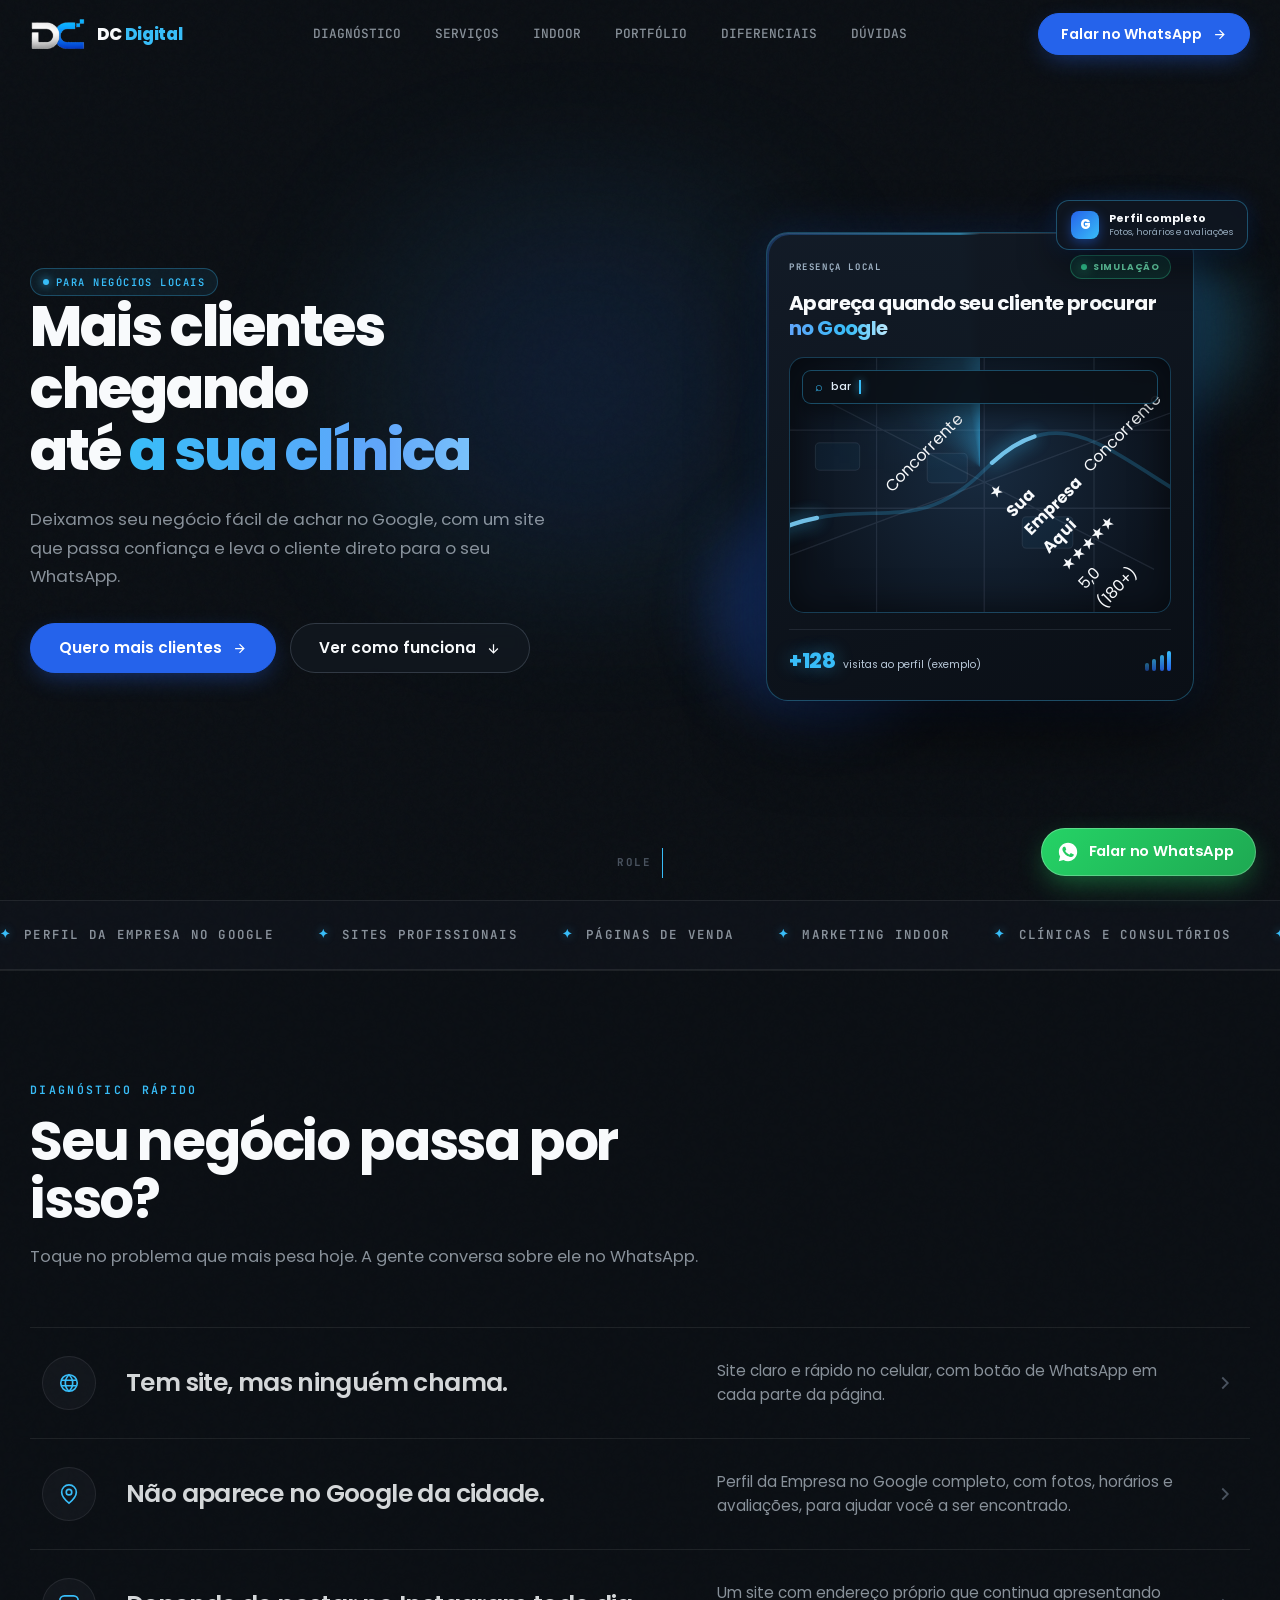
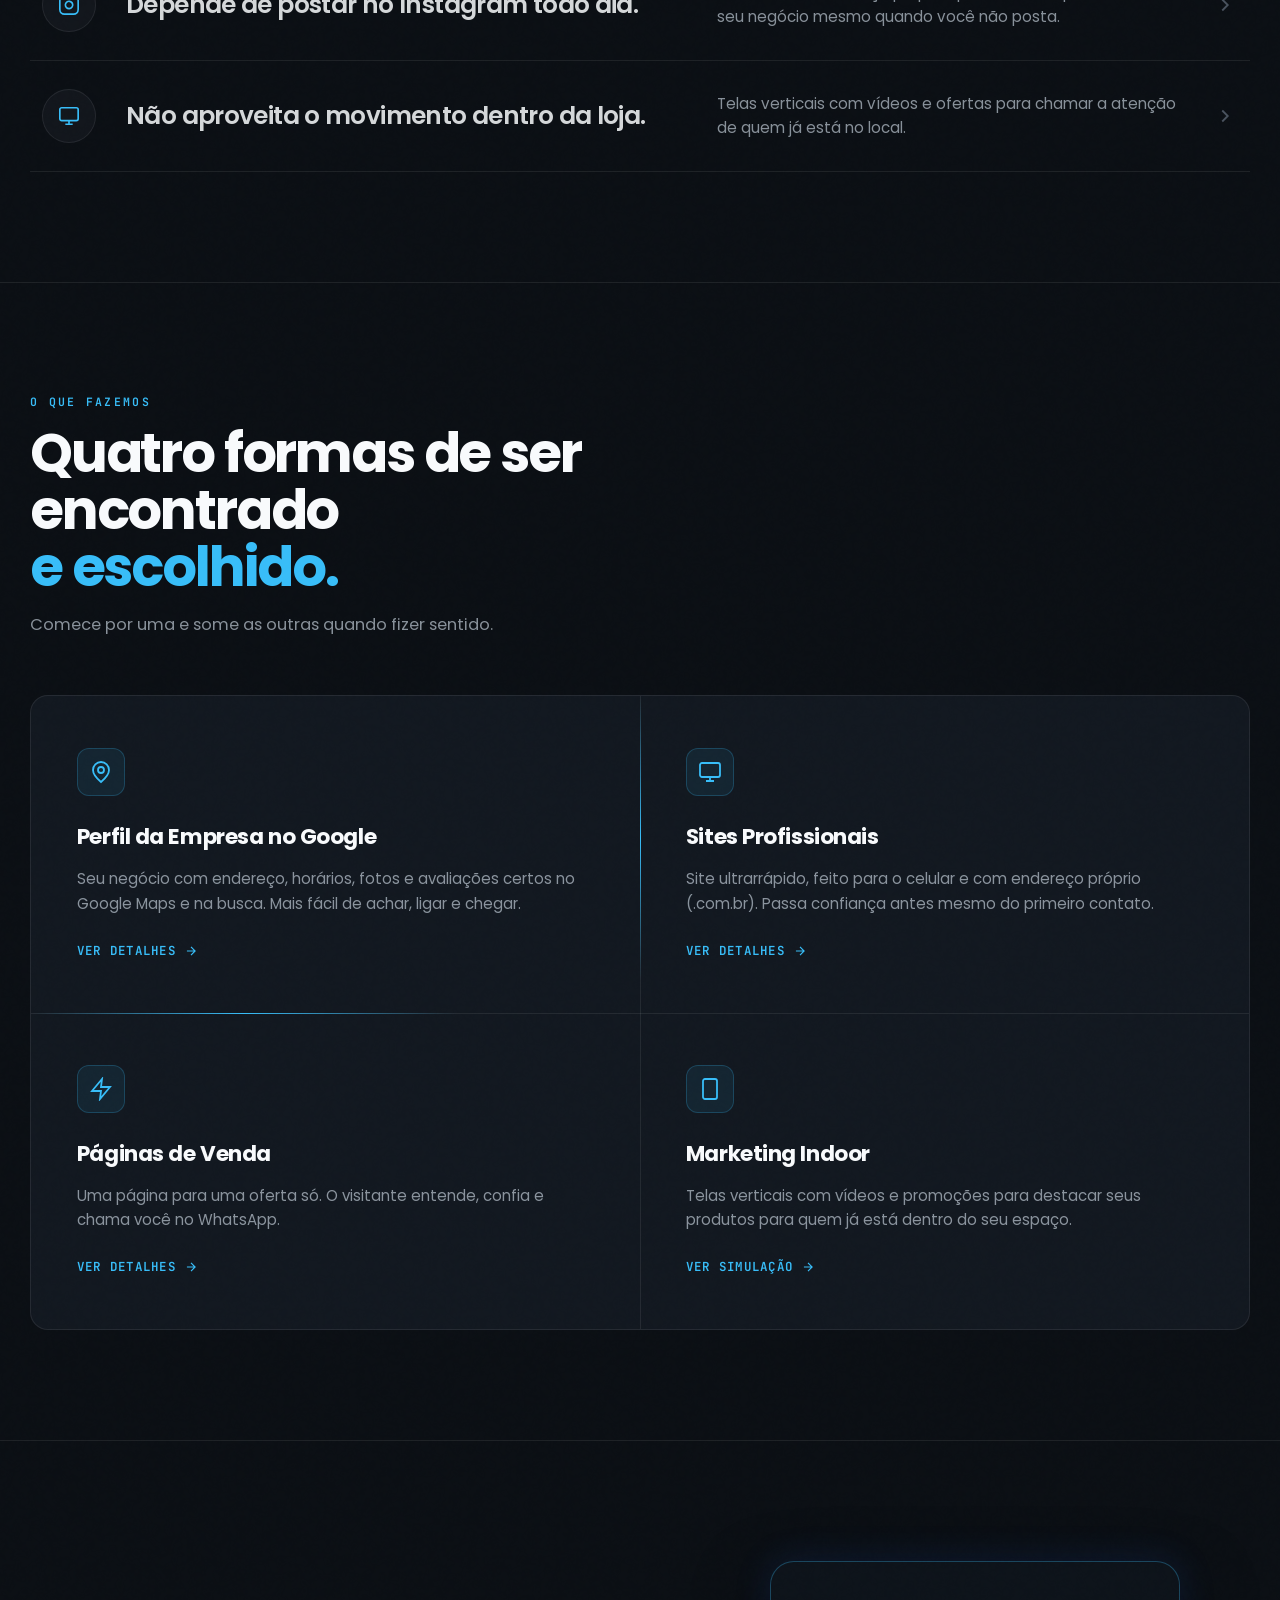
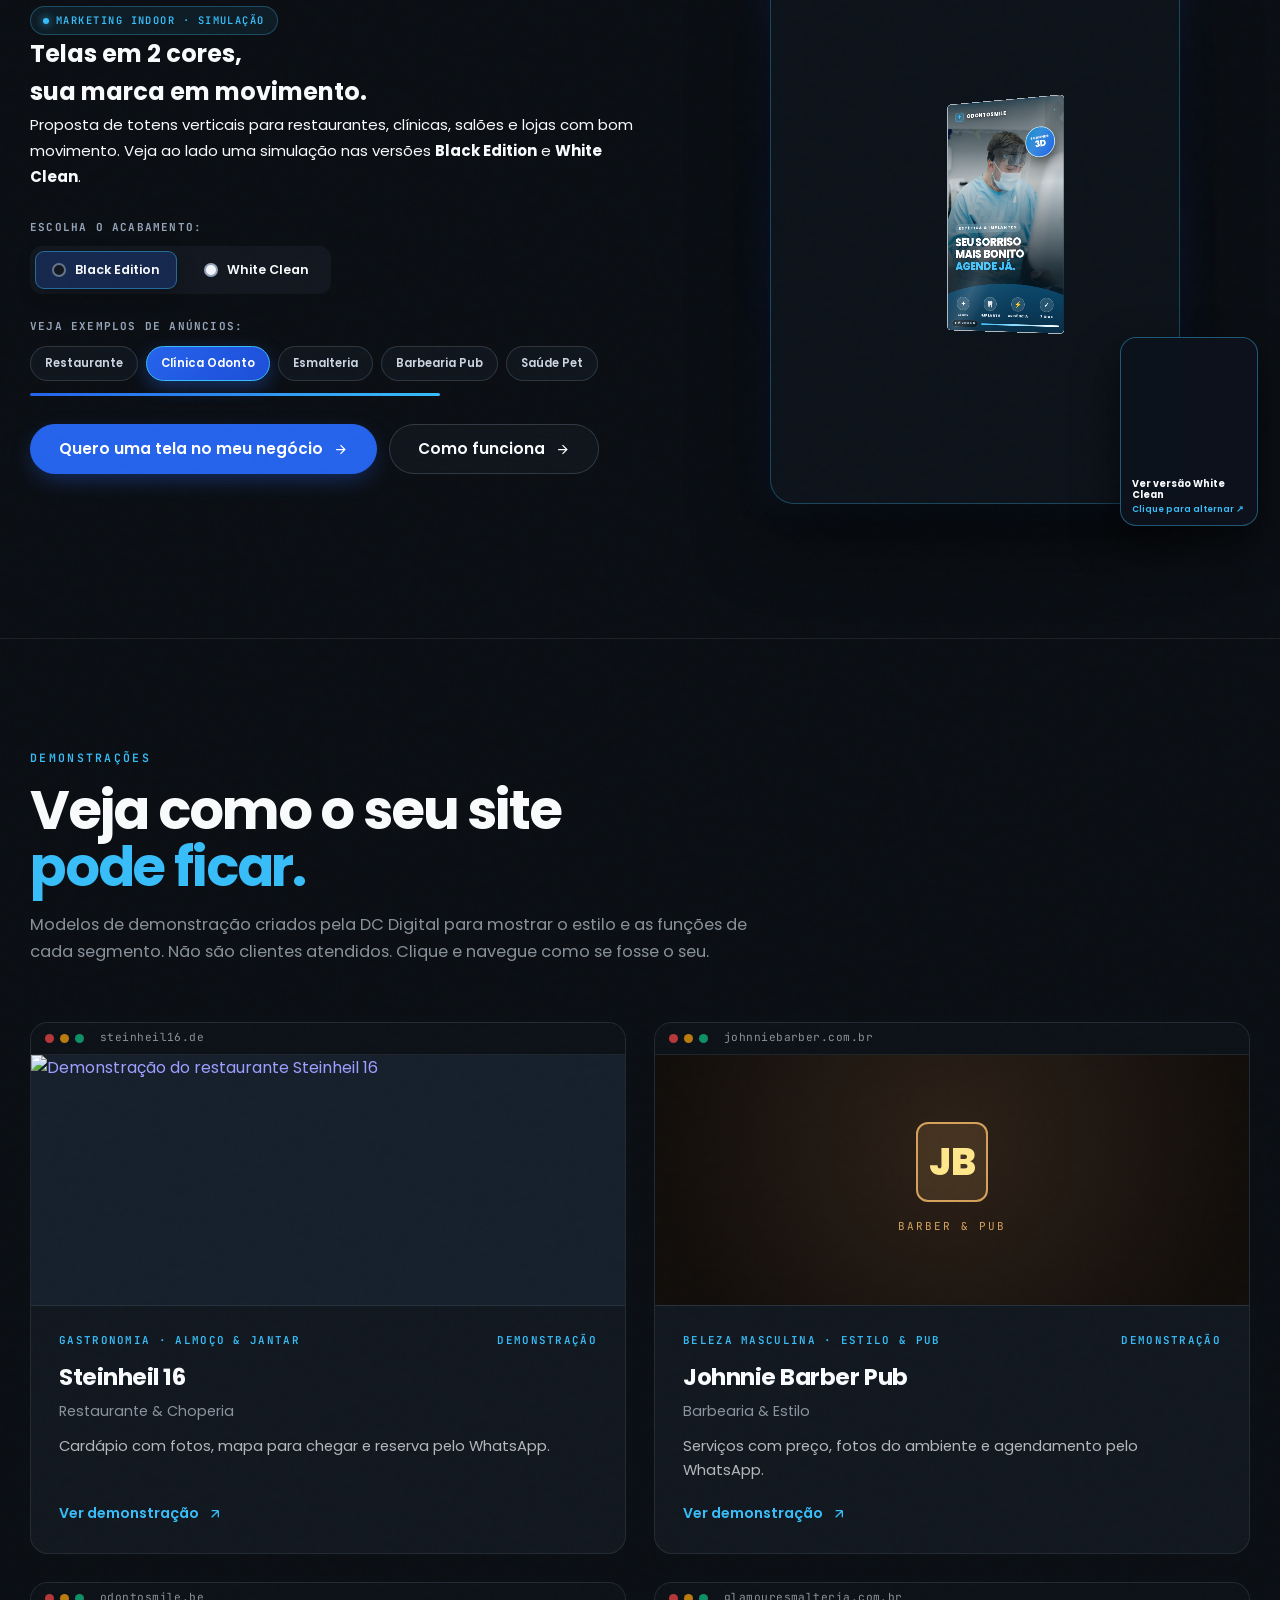
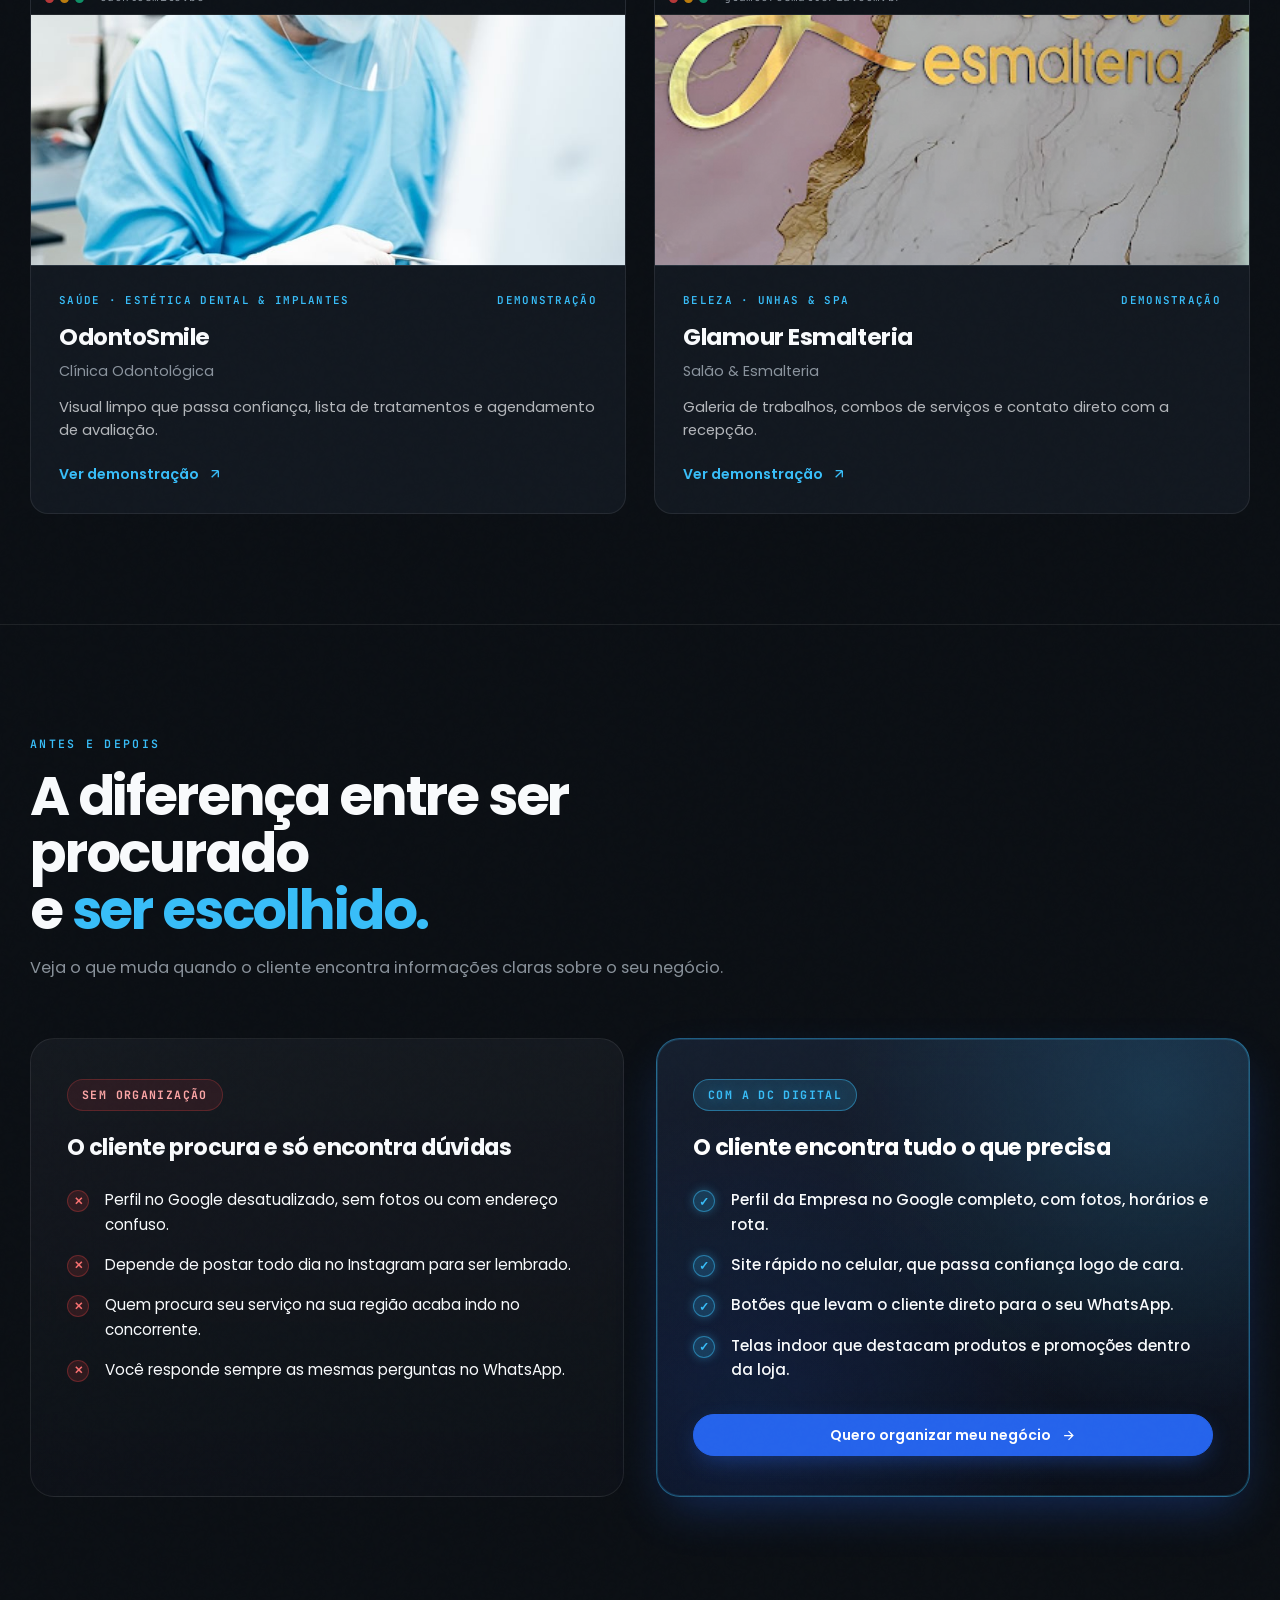
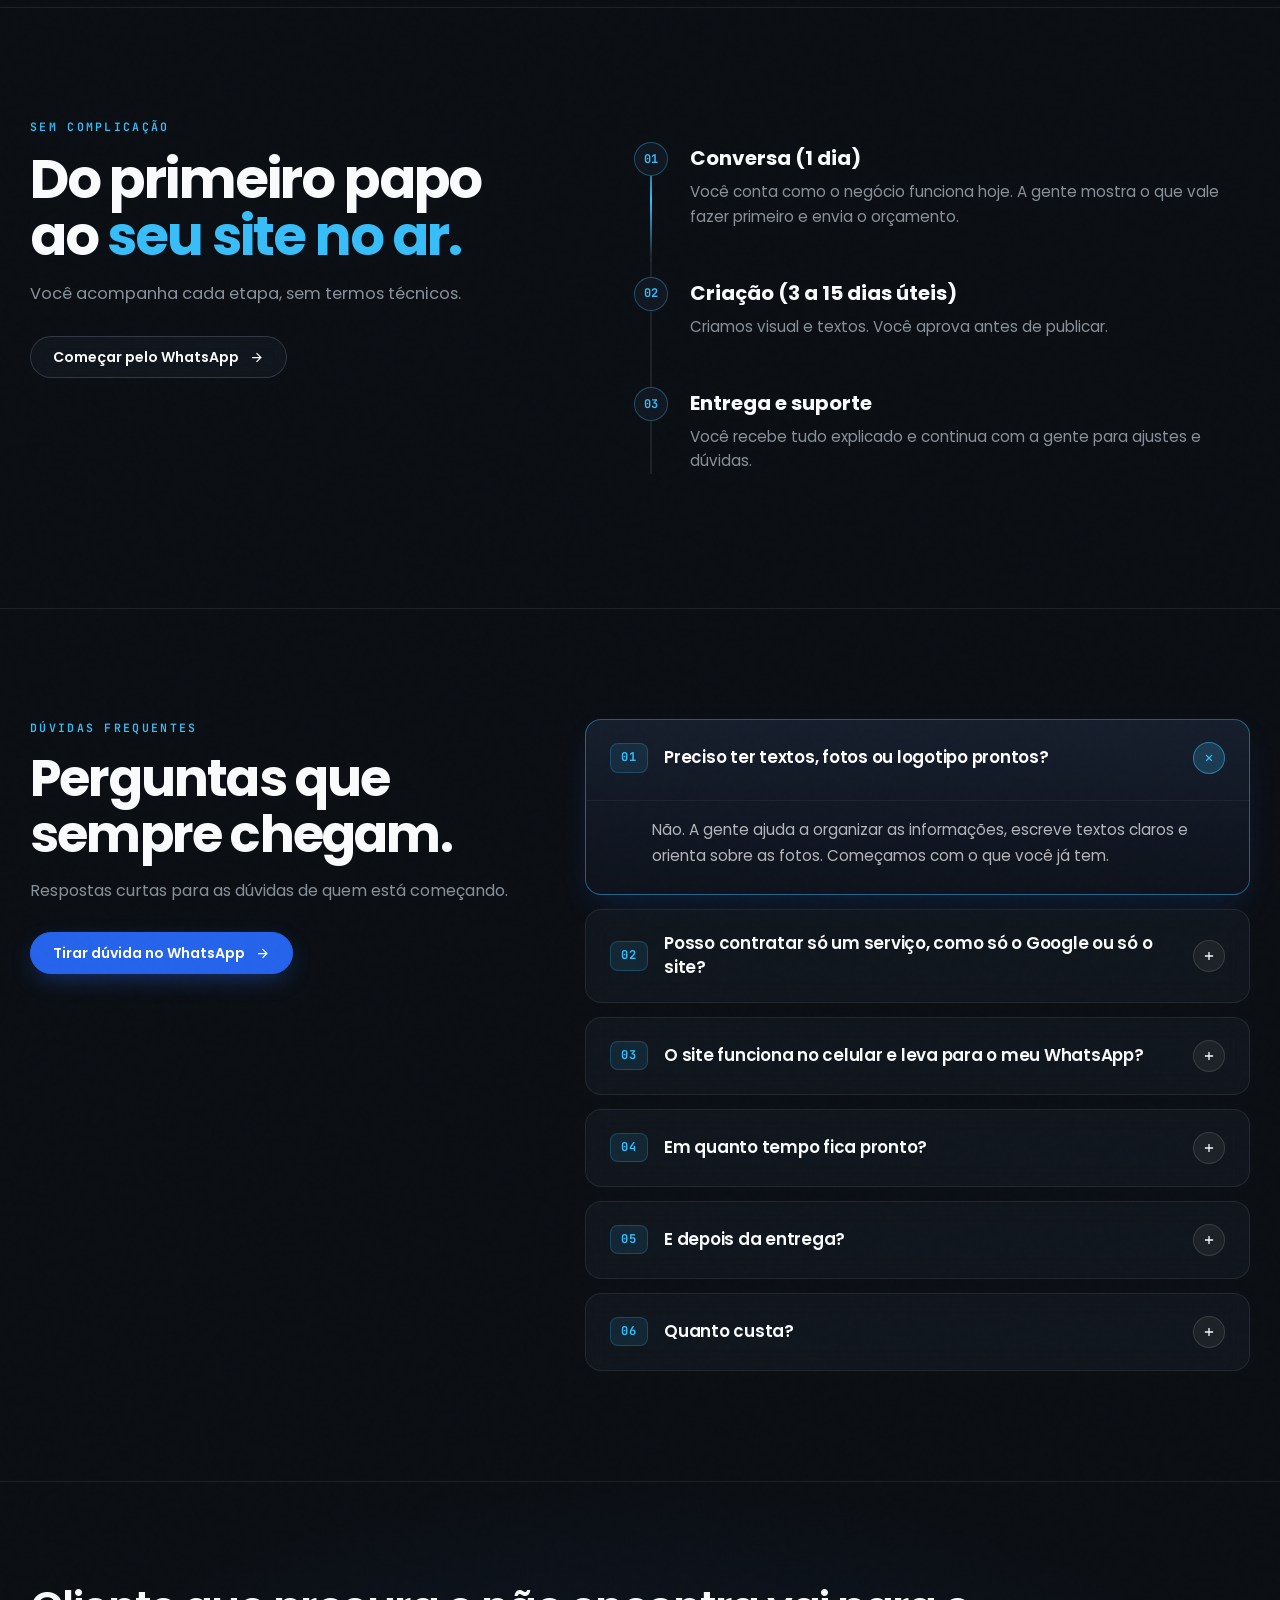
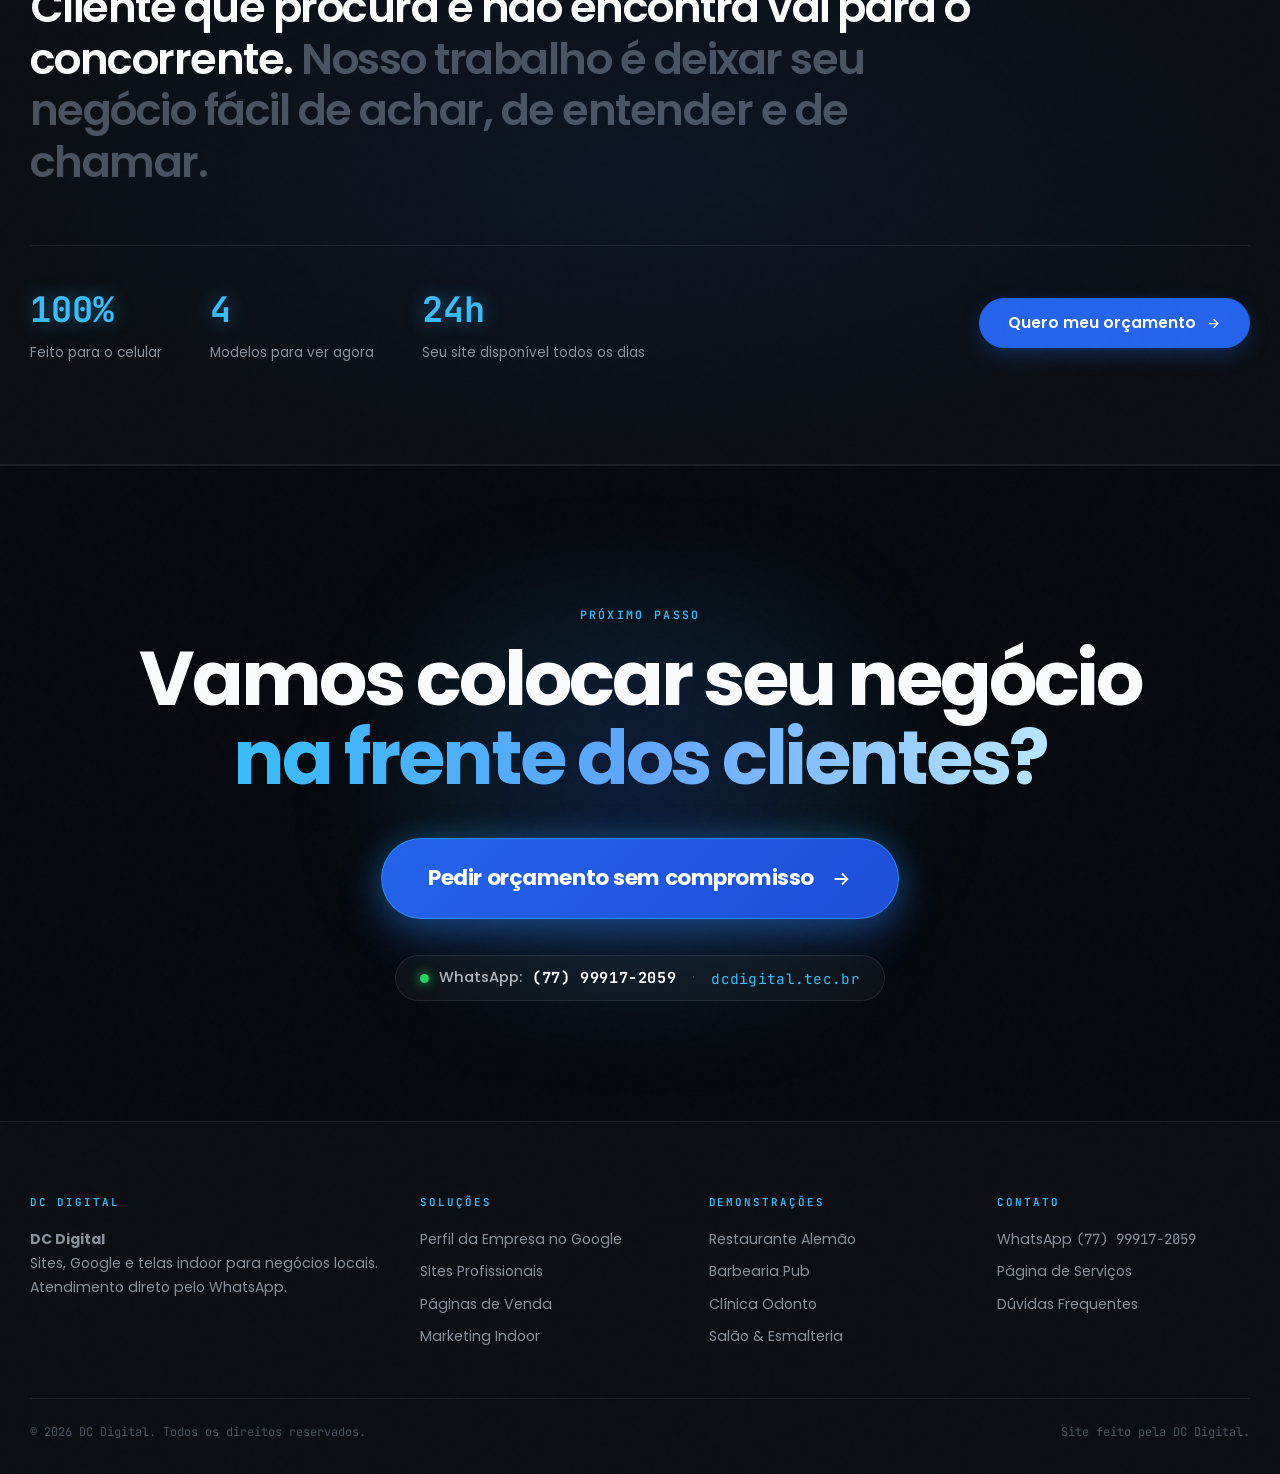
==== commit a79ca2b2: "Melhorias visuais: estiliza Comparativo em 2 cards, corrige FAQ sem duplicacao e formata WhatsApp e " ====
--- a/index.html
+++ b/index.html
@@ -23,8 +23,8 @@
     <link rel="preconnect" href="https://fonts.googleapis.com" />
     <link rel="preconnect" href="https://fonts.gstatic.com" crossorigin />
     <link href="https://fonts.googleapis.com/css2?family=JetBrains+Mono:wght@400;500;600;700&family=Poppins:wght@400;500;600;700;800&display=swap" rel="stylesheet" />
-    <link rel="stylesheet" href="styles.css?v=20" />
-    <script defer src="script.js?v=21"></script>
+    <link rel="stylesheet" href="styles.css?v=22" />
+    <script defer src="script.js?v=22"></script>
     <script defer src="hero-interactions.js?v=20"></script>
     <script type="application/ld+json">
       {
@@ -852,9 +852,13 @@
           <div class="faq-list io-reveal reveal-delay-1">
             <details class="faq-item" open>
               <summary class="faq-q">
-                <span class="faq-num">01</span>
-                <span class="faq-q-text">Preciso ter textos, fotos ou logotipo prontos?</span>
-                <span class="faq-sign" aria-hidden="true"></span>
+                <div class="faq-q-left">
+                  <span class="faq-num">01</span>
+                  <span class="faq-q-text">Preciso ter textos, fotos ou logotipo prontos?</span>
+                </div>
+                <span class="faq-toggle-pill" aria-hidden="true">
+                  <svg class="faq-toggle-svg" viewBox="0 0 24 24" fill="none" stroke="currentColor" stroke-width="2.2"><path d="M12 5v14M5 12h14"/></svg>
+                </span>
               </summary>
               <div class="faq-a">
                 <p>Não. A gente ajuda a organizar as informações, escreve textos claros e orienta sobre as fotos. Começamos com o que você já tem.</p>
@@ -863,9 +867,13 @@
 
             <details class="faq-item">
               <summary class="faq-q">
-                <span class="faq-num">02</span>
-                <span class="faq-q-text">Posso contratar só um serviço, como só o Google ou só o site?</span>
-                <span class="faq-sign" aria-hidden="true"></span>
+                <div class="faq-q-left">
+                  <span class="faq-num">02</span>
+                  <span class="faq-q-text">Posso contratar só um serviço, como só o Google ou só o site?</span>
+                </div>
+                <span class="faq-toggle-pill" aria-hidden="true">
+                  <svg class="faq-toggle-svg" viewBox="0 0 24 24" fill="none" stroke="currentColor" stroke-width="2.2"><path d="M12 5v14M5 12h14"/></svg>
+                </span>
               </summary>
               <div class="faq-a">
                 <p>Sim. Não existe pacote obrigatório. Na primeira conversa, entendemos seu momento e indicamos por onde vale a pena começar.</p>
@@ -874,9 +882,13 @@
 
             <details class="faq-item">
               <summary class="faq-q">
-                <span class="faq-num">03</span>
-                <span class="faq-q-text">O site funciona no celular e leva para o meu WhatsApp?</span>
-                <span class="faq-sign" aria-hidden="true"></span>
+                <div class="faq-q-left">
+                  <span class="faq-num">03</span>
+                  <span class="faq-q-text">O site funciona no celular e leva para o meu WhatsApp?</span>
+                </div>
+                <span class="faq-toggle-pill" aria-hidden="true">
+                  <svg class="faq-toggle-svg" viewBox="0 0 24 24" fill="none" stroke="currentColor" stroke-width="2.2"><path d="M12 5v14M5 12h14"/></svg>
+                </span>
               </summary>
               <div class="faq-a">
                 <p>Sim. Todo projeto é feito pensando primeiro no celular, que é onde a maioria das pessoas pesquisa, e tem botões que abrem uma conversa direto no seu WhatsApp.</p>
@@ -885,9 +897,13 @@
 
             <details class="faq-item">
               <summary class="faq-q">
-                <span class="faq-num">04</span>
-                <span class="faq-q-text">Em quanto tempo fica pronto?</span>
-                <span class="faq-sign" aria-hidden="true"></span>
+                <div class="faq-q-left">
+                  <span class="faq-num">04</span>
+                  <span class="faq-q-text">Em quanto tempo fica pronto?</span>
+                </div>
+                <span class="faq-toggle-pill" aria-hidden="true">
+                  <svg class="faq-toggle-svg" viewBox="0 0 24 24" fill="none" stroke="currentColor" stroke-width="2.2"><path d="M12 5v14M5 12h14"/></svg>
+                </span>
               </summary>
               <div class="faq-a">
                 <p>Em média: Perfil da Empresa no Google, 3 a 5 dias úteis. Página de venda, 5 a 7 dias úteis. Site completo, 10 a 15 dias úteis depois de recebermos as informações. Marketing indoor: prazo combinado no orçamento.</p>
@@ -896,9 +912,13 @@
 
             <details class="faq-item">
               <summary class="faq-q">
-                <span class="faq-num">05</span>
-                <span class="faq-q-text">E depois da entrega?</span>
-                <span class="faq-sign" aria-hidden="true"></span>
+                <div class="faq-q-left">
+                  <span class="faq-num">05</span>
+                  <span class="faq-q-text">E depois da entrega?</span>
+                </div>
+                <span class="faq-toggle-pill" aria-hidden="true">
+                  <svg class="faq-toggle-svg" viewBox="0 0 24 24" fill="none" stroke="currentColor" stroke-width="2.2"><path d="M12 5v14M5 12h14"/></svg>
+                </span>
               </summary>
               <div class="faq-a">
                 <p>Você não fica sozinho. Entregamos tudo explicado e seguimos disponíveis para ajustes de cardápio, serviços, horários e novas campanhas.</p>
@@ -907,9 +927,13 @@
 
             <details class="faq-item">
               <summary class="faq-q">
-                <span class="faq-num">06</span>
-                <span class="faq-q-text">Quanto custa?</span>
-                <span class="faq-sign" aria-hidden="true"></span>
+                <div class="faq-q-left">
+                  <span class="faq-num">06</span>
+                  <span class="faq-q-text">Quanto custa?</span>
+                </div>
+                <span class="faq-toggle-pill" aria-hidden="true">
+                  <svg class="faq-toggle-svg" viewBox="0 0 24 24" fill="none" stroke="currentColor" stroke-width="2.2"><path d="M12 5v14M5 12h14"/></svg>
+                </span>
               </summary>
               <div class="faq-a">
                 <!-- Para mostrar faixas de preço, troque o parágrafo abaixo por algo como:
@@ -966,9 +990,13 @@
             </a>
           </div>
           <div class="cta-contact-row">
-            <span>WhatsApp: (77) 99917-2059</span>
-            <span>·</span>
-            <a href="https://dcdigital.tec.br">dcdigital.tec.br</a>
+            <span class="cta-contact-pill">
+              <span class="cta-pulse-dot" aria-hidden="true"></span>
+              <span class="cta-contact-label">WhatsApp:</span>
+              <strong class="cta-contact-number">(77) 99917-2059</strong>
+            </span>
+            <span class="cta-contact-sep" aria-hidden="true">·</span>
+            <a class="cta-contact-link" href="https://dcdigital.tec.br">dcdigital.tec.br</a>
           </div>
         </div>
       </section>
@@ -997,7 +1025,7 @@
         </div>
         <div class="footer-col">
           <span class="footer-label">CONTATO</span>
-          <a class="whatsapp-link" data-whatsapp-text="Olá! Vim pelo rodapé do site da DC Digital." href="#contato">WhatsApp (77) 99917-2059</a>
+          <a class="whatsapp-link" data-whatsapp-text="Olá! Vim pelo rodapé do site da DC Digital." href="#contato">WhatsApp <span class="mono">(77) 99917-2059</span></a>
           <a href="servicos.html">Página de Serviços</a>
           <a href="#duvidas">Dúvidas Frequentes</a>
         </div>
--- a/styles.css
+++ b/styles.css
@@ -1053,7 +1053,7 @@
 }
 
 /* ============================================================
-   FAQ (LAYOUT DE 2 COLUNAS + ACORDEÃO NUMERADO MONO)
+   FAQ (LAYOUT DE 2 COLUNAS + ACORDEÃO NUMERADO E MODERNO)
    ============================================================ */
 .faq-layout {
   display: grid;
@@ -1083,81 +1083,124 @@
   flex-wrap: wrap;
   gap: 12px;
 }
+
 .faq-list {
-  border-top: 1px solid var(--edge);
-}
+  display: flex;
+  flex-direction: column;
+  gap: 14px;
+}
+
 .faq-item {
-  border-bottom: 1px solid var(--edge);
-}
+  border: 1px solid rgba(255, 255, 255, 0.08);
+  border-radius: 16px;
+  background: rgba(21, 27, 35, 0.65);
+  backdrop-filter: blur(12px);
+  -webkit-backdrop-filter: blur(12px);
+  transition: border-color 0.25s ease, background 0.25s ease, transform 0.2s ease, box-shadow 0.25s ease;
+  overflow: hidden;
+}
+.faq-item:hover {
+  border-color: rgba(56, 189, 248, 0.32);
+  background: rgba(21, 27, 35, 0.85);
+  transform: translateY(-2px);
+}
+.faq-item[open] {
+  border-color: rgba(56, 189, 248, 0.45);
+  background: linear-gradient(180deg, rgba(23, 32, 46, 0.95), rgba(14, 19, 28, 0.95));
+  box-shadow: 0 14px 34px -10px rgba(37, 99, 235, 0.22);
+}
+
 .faq-q {
-  display: grid;
-  grid-template-columns: 36px 1fr 20px;
-  align-items: baseline;
-  gap: 16px;
-  padding: 24px 10px;
+  display: flex;
+  align-items: center;
+  justify-content: space-between;
+  gap: 18px;
+  padding: 22px 24px;
   cursor: pointer;
   list-style: none;
-  transition: background 220ms var(--ease);
-  border-radius: var(--radius-sm);
-}
-.faq-q::-webkit-details-marker { display: none; }
-.faq-q:hover {
-  background: var(--light-05);
-}
+  user-select: none;
+}
+.faq-q::-webkit-details-marker,
+.faq-q::marker {
+  display: none !important;
+}
+
+.faq-q-left {
+  display: flex;
+  align-items: center;
+  gap: 16px;
+  flex: 1;
+  text-align: left;
+}
+
 .faq-num {
   font-family: var(--font-mono);
-  font-size: 0.75rem;
-  letter-spacing: 0.12em;
+  font-size: 0.76rem;
+  letter-spacing: 0.08em;
   color: var(--cyan);
   font-weight: 700;
-}
+  background: rgba(56, 189, 248, 0.1);
+  border: 1px solid rgba(56, 189, 248, 0.24);
+  padding: 4px 10px;
+  border-radius: 8px;
+  flex-shrink: 0;
+}
+
 .faq-q-text {
   font-size: 1.05rem;
   font-weight: 600;
   letter-spacing: -0.015em;
-  line-height: 1.4;
-  color: var(--light-85);
+  line-height: 1.42;
+  color: var(--light-90);
+  transition: color 0.2s ease;
 }
 .faq-item[open] .faq-q-text {
   color: #ffffff;
 }
-.faq-sign {
+
+.faq-toggle-pill {
+  width: 32px;
+  height: 32px;
+  border-radius: 50%;
+  background: rgba(255, 255, 255, 0.05);
+  border: 1px solid rgba(255, 255, 255, 0.12);
+  display: grid;
+  place-items: center;
+  flex-shrink: 0;
+  color: var(--light-65);
+  transition: transform 0.3s cubic-bezier(0.2, 0.8, 0.2, 1),
+              background 0.25s ease,
+              border-color 0.25s ease,
+              color 0.25s ease;
+}
+.faq-toggle-svg {
   width: 14px;
   height: 14px;
-  position: relative;
-  display: inline-block;
-}
-.faq-sign::before, .faq-sign::after {
-  content: "";
-  position: absolute;
-  background: var(--light-55);
-  transition: transform 260ms var(--ease);
-}
-.faq-sign::before {
-  top: 6px;
-  left: 0;
-  width: 14px;
-  height: 2px;
-}
-.faq-sign::after {
-  top: 0;
-  left: 6px;
-  width: 2px;
-  height: 14px;
-}
-.faq-item[open] .faq-sign::after {
-  transform: rotate(90deg);
-  opacity: 0;
-}
+  transition: transform 0.3s cubic-bezier(0.2, 0.8, 0.2, 1);
+}
+.faq-item[open] .faq-toggle-pill {
+  background: rgba(56, 189, 248, 0.2);
+  border-color: rgba(56, 189, 248, 0.5);
+  color: var(--cyan);
+  transform: rotate(45deg);
+}
+
 .faq-a {
-  padding: 0 10px 24px 52px;
-  font-size: 0.94rem;
-  line-height: 1.7;
+  padding: 0 24px 24px 66px;
+  font-size: 0.95rem;
+  line-height: 1.75;
   color: var(--light-70);
+  border-top: 1px solid rgba(255, 255, 255, 0.05);
+  margin-top: 4px;
+  padding-top: 16px;
+}
+.faq-a p {
+  margin: 0;
 }
 @media (max-width: 820px) {
   .faq-layout { grid-template-columns: 1fr; gap: 40px; }
   .faq-intro { position: static; }
+  .faq-a { padding-left: 24px; }
 }
 
 /* ============================================================
@@ -2008,35 +2051,301 @@
   50% { opacity: 0; }
 }
 
-.section-pad { padding: 125px 0; }.services { background: var(--graphite); border-top: 1px solid var(--line); border-bottom: 1px solid var(--line); }.section-heading { max-width: 630px; }.section-heading h2 { margin-bottom: 18px; font-size: clamp(31px, 4vw, 47px); letter-spacing: -2px; line-height: 1.15; }.section-heading > p:last-child { color: var(--muted); max-width: 470px; font-size: 14px; }.services-grid { display: grid; grid-template-columns: repeat(4, 1fr); gap: 13px; margin-top: 58px; }.service-card { min-height: 300px; padding: 24px; position: relative; border: 1px solid var(--line); border-radius: var(--radius); background: rgba(11,15,20,.38); transition: transform .3s, border-color .3s, background .3s; }.service-card:hover { border-color: rgba(56,189,248,.4); background: rgba(37,99,235,.07); transform: translateY(-5px); }.service-icon { width: 40px; height: 40px; display: grid; place-items: center; border-radius: 11px; margin-bottom: 38px; font-size: 22px; }.icon-blue { background: rgba(37,99,235,.17); color: #65a0ff; }.icon-cyan { background: rgba(56,189,248,.13); color: var(--cyan); }.icon-purple { background: rgba(164,114,255,.13); color: #bd9bff; }.card-number { position: absolute; right: 23px; top: 26px; color: #4a5766; font-size: 11px; }.service-card h3 { max-width: 190px; min-height: 50px; margin-bottom: 12px; font-size: 16px; line-height: 1.45; }.service-card p { color: var(--muted); font-size: 12px; line-height: 1.7; }.text-link { display: inline-flex; gap: 8px; margin-top: 15px; color: var(--cyan); font-size: 11px; font-weight: 600; }.text-link:hover { color: white; }
-.portfolio { background: var(--bg); }.portfolio-heading { display: flex; justify-content: space-between; align-items: end; max-width: none; }.portfolio-heading > p { max-width: 245px !important; margin-bottom: 7px; }.portfolio-grid { display: grid; grid-template-columns: repeat(4, 1fr); gap: 14px; margin-top: 55px; }.project-card { overflow: hidden; border: 1px solid var(--line); border-radius: var(--radius); background: var(--graphite); }.project-art { height: 285px; position: relative; overflow: hidden; }.project-art:after { content: ''; position: absolute; inset: 0; background: linear-gradient(180deg, transparent 55%, rgba(11,15,20,.55)); pointer-events: none; }.project-restaurant .project-art { background: linear-gradient(145deg, #ae4b29, #e18b4d 55%, #1d2630); }.project-barber .project-art { background: #d3b79d; color: #20201e; }.project-clinic .project-art { background: #739caa; }.project-salon .project-art { color: #422533; background: linear-gradient(140deg, #dbb2b1, #dfc5bd); }.project-info { min-height: 79px; padding: 16px 18px; display: flex; justify-content: space-between; align-items: center; }.project-tag { color: var(--cyan); font-size: 9px; text-transform: uppercase; letter-spacing: 1px; }.project-info h3 { margin: 3px 0 0; font-size: 14px; }.project-link { width: 30px; height: 30px; display: grid; place-items: center; border: 1px solid var(--line); border-radius: 50%; color: var(--cyan); transition: background .25s, color .25s, border-color .25s, transform .25s; }
-.process { background: var(--graphite); border-top: 1px solid var(--line); }.process-layout { display: grid; grid-template-columns: 1fr 1fr; gap: 130px; align-items: center; }.process .button { margin-top: 28px; }.steps { margin: 0; padding: 0; list-style: none; }.step { display: flex; gap: 25px; align-items: flex-start; padding: 25px 0; border-bottom: 1px solid var(--line); }.step:first-child { padding-top: 0; }.step:last-child { border-bottom: 0; }.step-number { color: var(--cyan); font-size: 12px; font-weight: 700; letter-spacing: 1px; }.step h3 { margin: 0 0 6px; font-size: 18px; }.step p { margin: 0; color: var(--muted); font-size: 13px; }
-.contact-cta { position: relative; padding: 120px 0; overflow: hidden; text-align: center; background: radial-gradient(ellipse at 50% 100%, rgba(37,99,235,.28), transparent 62%), var(--bg); }.contact-cta:before { content: ''; width: 520px; height: 1px; position: absolute; top: 0; left: 50%; background: linear-gradient(90deg, transparent, var(--cyan), transparent); opacity: .5; transform: translateX(-50%); }.cta-inner { position: relative; }.cta-decoration { position: absolute; right: 13%; top: 12%; color: var(--cyan); font-size: 25px; animation: pulse 3s ease-in-out infinite; }.contact-cta h2 { margin-bottom: 18px; font-size: clamp(31px, 4vw, 49px); line-height: 1.15; letter-spacing: -2px; }.contact-cta p:not(.eyebrow) { max-width: 430px; margin: 0 auto 29px; color: var(--muted); font-size: 14px; }.site-footer { padding: 27px 0; border-top: 1px solid var(--line); }.footer-inner { display: flex; align-items: center; justify-content: space-between; gap: 20px; }.footer-inner p { margin: 0; color: #657384; font-size: 11px; }.footer-links { display: flex; gap: 22px; }.floating-whatsapp { width: 54px; height: 54px; position: fixed; right: 22px; bottom: 22px; z-index: 15; display: grid; place-items: center; border-radius: 50%; color: white; font-size: 26px; background: #1ebc68; box-shadow: 0 8px 25px rgba(30,188,104,.35); transition: transform .2s; }.floating-whatsapp:hover { transform: translateY(-4px) scale(1.04); }
-.reveal { opacity: 0; transform: translateY(20px); transition: opacity .7s ease, transform .7s ease; }.reveal.is-visible { opacity: 1; transform: translateY(0); }.reveal-delay, .reveal-delay-1 { transition-delay: .1s; }.reveal-delay-2 { transition-delay: .18s; }.reveal-delay-3 { transition-delay: .26s; }@keyframes pulse { 0%, 100% { opacity: .4; transform: scale(1); } 50% { opacity: 1; transform: scale(1.14); } }
-
-.salon-card-image { position: absolute; inset: 0; }.salon-card-image:after { content: ''; position: absolute; inset: 0; background: linear-gradient(180deg, rgba(39,26,38,.68), transparent 43%, rgba(39,26,38,.75)); }.salon-card-image img { width: 100%; height: 100%; display: block; object-fit: cover; object-position: center; filter: saturate(.8); }.salon-card-brand { position: absolute; z-index: 2; left: 19px; top: 20px; color: #fff3e8; font: 400 21px/ .88 'DM Serif Display', Georgia, serif; letter-spacing: 1px; }.salon-card-brand em { color: #e9b9be; font-style: italic; }.salon-card-label { position: absolute; z-index: 2; left: 19px; bottom: 19px; color: #fff3e8; font-size: 8px; letter-spacing: 1.4px; }
-.clinic-card-image { position: absolute; inset: 0; }.clinic-card-image:after { content: ''; position: absolute; inset: 0; background: linear-gradient(180deg, rgba(16,33,39,.7), transparent 44%, rgba(16,33,39,.72)); }.clinic-card-image img { width: 100%; height: 100%; display: block; object-fit: cover; filter: saturate(.78); }.clinic-card-brand { position: absolute; z-index: 2; left: 19px; top: 20px; color: #f7fbf9; font: 400 25px/1 'DM Serif Display', Georgia, serif; }.clinic-card-brand em { color: #4ea89e; font-style: italic; }.clinic-card-label { position: absolute; z-index: 2; left: 19px; bottom: 19px; color: #dcefe8; font-size: 8px; letter-spacing: 1.4px; }
-.restaurant-card-brand { position: absolute; z-index: 2; left: 19px; top: 19px; color: #f0e2c7; font: 400 20px/ .84 'DM Serif Display', Georgia, serif; letter-spacing: 1px; }.restaurant-card-brand strong { color: #c99a54; font-size: 28px; font-weight: 400; }.restaurant-card-image { position: absolute; inset: 0; }.restaurant-card-image:after { content: ''; position: absolute; inset: 0; background: linear-gradient(180deg, rgba(28,23,19,.65), transparent 44%, rgba(28,23,19,.7)); }.restaurant-card-image img { width: 100%; height: 100%; display: block; object-fit: cover; filter: sepia(.15) saturate(.9); }.restaurant-card-label { position: absolute; z-index: 2; left: 19px; bottom: 19px; color: #f0e2c7; font-size: 8px; letter-spacing: 1.5px; }
-.barber-preview-button { margin-top: 18px; display: inline-block; padding: 8px 11px; border-radius: 4px; color: #e5d6c6; background: #25211f; font: 500 8px 'Poppins'; }.barber-card-brand { position: absolute; left: 22px; top: 26px; z-index: 1; color: #f0dfc0; font: 400 12px 'DM Serif Display', Georgia, serif; line-height: 1.05; letter-spacing: 1px; }.barber-card-brand strong { color: #d4a15b; font-size: 15px; font-weight: 400; }.barber-card-monogram { width: 110px; height: 145px; position: absolute; left: 50%; top: 51%; z-index: 1; display: grid; place-items: center; border: 1px solid rgba(232,216,189,.62); color: #f0dfc0; font: 400 41px 'DM Serif Display', Georgia, serif; transform: translate(-50%, -50%) rotate(-7deg); background: rgba(23,19,16,.22); }.barber-card-monogram:before, .barber-card-monogram:after { content: ''; width: 60px; height: 18px; position: absolute; border: 1px solid #d4a15b; }.barber-card-monogram:before { top: -14px; border-bottom: 0; }.barber-card-monogram:after { bottom: -14px; border-top: 0; }.barber-card-stamp { position: absolute; right: 19px; top: 28px; z-index: 1; color: #d4a15b; font-size: 7px; line-height: 1.4; letter-spacing: 1px; transform: rotate(12deg); }.barber-card-star { position: absolute; left: 24px; bottom: 20px; z-index: 1; color: #f0dfc0; font-size: 17px; }
-
-.project-card { transition: transform .3s ease, border-color .3s ease, box-shadow .3s ease; }
-.project-card-hit { display: block; color: inherit; text-decoration: none; }
-.project-card:hover, .project-card:focus-within { transform: translateY(-6px); border-color: rgba(56,189,248,.45); box-shadow: 0 20px 44px rgba(0,0,0,.38); }
-.project-card .project-art img { transition: transform .5s ease, filter .4s ease; }
-.project-card:hover .project-art img, .project-card:focus-within .project-art img { transform: scale(1.05); }
-.project-card:hover .project-link, .project-card:focus-within .project-link { color: white; background: var(--blue); border-color: var(--blue); transform: translate(2px, -2px); }
-
-.faq { background: var(--bg); border-top: 1px solid var(--line); }
-.faq-layout { display: grid; grid-template-columns: .9fr 1.1fr; gap: 70px; align-items: start; }
-.faq-list { display: flex; flex-direction: column; gap: 12px; }
-.faq-item { border: 1px solid var(--line); border-radius: 14px; background: rgba(21,27,35,.65); padding: 0 22px; transition: border-color .25s, background .25s; }
-.faq-item:hover { border-color: rgba(56,189,248,.32); }
-.faq-item[open] { border-color: rgba(56,189,248,.42); background: rgba(21,27,35,.95); }
-.faq-item summary { list-style: none; cursor: pointer; padding: 20px 0; display: flex; align-items: center; justify-content: space-between; gap: 16px; font-size: 14px; font-weight: 600; color: var(--white); }
-.faq-item summary::-webkit-details-marker { display: none; }
-.faq-item summary::after { content: '+'; flex-shrink: 0; width: 26px; height: 26px; border-radius: 50%; border: 1px solid var(--line); display: grid; place-items: center; color: var(--cyan); font-size: 16px; font-weight: 500; transition: transform .25s ease, background .25s ease, color .25s ease; }
-.faq-item[open] summary::after { transform: rotate(45deg); background: rgba(56,189,248,.14); border-color: rgba(56,189,248,.4); }
-.faq-item p { margin: 0; padding: 0 0 20px; color: var(--muted); font-size: 13px; line-height: 1.75; }
+/* ============================================================
+   DIFERENCIAIS: COMPARATIVO ANTES X DEPOIS
+   ============================================================ */
+.comparison-grid {
+  display: grid;
+  grid-template-columns: repeat(2, 1fr);
+  gap: 32px;
+  margin-top: 52px;
+  align-items: stretch;
+}
+
+.compare-card {
+  position: relative;
+  border-radius: 24px;
+  padding: 40px 36px;
+  display: flex;
+  flex-direction: column;
+  overflow: hidden;
+  backdrop-filter: blur(16px);
+  -webkit-backdrop-filter: blur(16px);
+  transition: transform 0.35s cubic-bezier(0.2, 0.8, 0.2, 1),
+              border-color 0.35s ease,
+              box-shadow 0.35s ease;
+}
+
+.compare-before {
+  background: linear-gradient(180deg, rgba(23, 27, 34, 0.85) 0%, rgba(14, 18, 24, 0.95) 100%);
+  border: 1px solid rgba(255, 255, 255, 0.08);
+}
+.compare-before:hover {
+  border-color: rgba(239, 68, 68, 0.3);
+  transform: translateY(-3px);
+  box-shadow: 0 16px 36px -10px rgba(0, 0, 0, 0.5);
+}
+
+.compare-after {
+  background: radial-gradient(circle at 85% 12%, rgba(56, 189, 248, 0.16), transparent 50%),
+              radial-gradient(circle at 15% 85%, rgba(37, 99, 235, 0.14), transparent 50%),
+              linear-gradient(180deg, rgba(24, 34, 52, 0.85) 0%, rgba(11, 16, 26, 0.98) 100%);
+  border: 1px solid rgba(56, 189, 248, 0.42);
+  box-shadow: 0 20px 50px -12px rgba(37, 99, 235, 0.32),
+              0 0 0 1px rgba(56, 189, 248, 0.18) inset;
+}
+.compare-after:hover {
+  transform: translateY(-4px);
+  border-color: rgba(56, 189, 248, 0.65);
+  box-shadow: 0 28px 65px -12px rgba(37, 99, 235, 0.45),
+              0 0 0 1px rgba(56, 189, 248, 0.3) inset;
+}
+
+.compare-badge {
+  display: inline-flex;
+  align-items: center;
+  gap: 8px;
+  font-family: var(--font-mono);
+  font-size: 0.72rem;
+  letter-spacing: 0.12em;
+  text-transform: uppercase;
+  font-weight: 700;
+  padding: 6px 14px;
+  border-radius: 999px;
+  margin-bottom: 22px;
+  align-self: flex-start;
+  width: fit-content;
+}
+.badge-muted {
+  background: rgba(239, 68, 68, 0.1);
+  color: #fca5a5;
+  border: 1px solid rgba(239, 68, 68, 0.25);
+}
+.badge-highlight {
+  background: rgba(56, 189, 248, 0.16);
+  color: var(--cyan);
+  border: 1px solid rgba(56, 189, 248, 0.45);
+  text-shadow: 0 0 12px rgba(56, 189, 248, 0.45);
+}
+
+.compare-card h3 {
+  font-size: 1.4rem;
+  font-weight: 700;
+  letter-spacing: -0.025em;
+  line-height: 1.3;
+  margin-bottom: 26px;
+}
+.compare-before h3 {
+  color: var(--light-90);
+}
+.compare-after h3 {
+  color: #ffffff;
+}
+
+.compare-list {
+  list-style: none;
+  padding: 0;
+  margin: 0;
+  display: flex;
+  flex-direction: column;
+  gap: 16px;
+  flex-grow: 1;
+}
+
+.compare-list li {
+  display: grid;
+  grid-template-columns: 24px 1fr;
+  gap: 14px;
+  align-items: flex-start;
+  font-size: 0.95rem;
+  line-height: 1.6;
+}
+.compare-before .compare-list li {
+  color: var(--light-65);
+}
+.compare-after .compare-list li {
+  color: var(--light-90);
+  font-weight: 500;
+}
+
+.icon-no {
+  width: 22px;
+  height: 22px;
+  border-radius: 50%;
+  background: rgba(239, 68, 68, 0.14);
+  color: #f87171;
+  border: 1px solid rgba(239, 68, 68, 0.3);
+  display: grid;
+  place-items: center;
+  font-size: 11px;
+  font-weight: 800;
+  flex-shrink: 0;
+  margin-top: 2px;
+}
+.icon-yes {
+  width: 22px;
+  height: 22px;
+  border-radius: 50%;
+  background: rgba(56, 189, 248, 0.2);
+  color: var(--cyan);
+  border: 1px solid rgba(56, 189, 248, 0.5);
+  display: grid;
+  place-items: center;
+  font-size: 12px;
+  font-weight: 800;
+  flex-shrink: 0;
+  margin-top: 2px;
+  box-shadow: 0 0 10px rgba(56, 189, 248, 0.35);
+}
+
+.compare-cta {
+  margin-top: 32px;
+  width: 100%;
+  justify-content: center;
+  padding: 16px 24px;
+}
+
+/* ============================================================
+   BOTTOM CTA CONTACT ROW
+   ============================================================ */
+.cta-contact-row {
+  display: inline-flex;
+  align-items: center;
+  justify-content: center;
+  flex-wrap: wrap;
+  gap: 16px;
+  margin-top: 36px;
+  padding: 10px 24px;
+  background: rgba(255, 255, 255, 0.035);
+  border: 1px solid rgba(255, 255, 255, 0.09);
+  border-radius: 999px;
+  backdrop-filter: blur(14px);
+  -webkit-backdrop-filter: blur(14px);
+  font-size: 0.92rem;
+  color: var(--light-70);
+  transition: border-color 0.25s ease, background 0.25s ease, transform 0.2s ease;
+}
+.cta-contact-row:hover {
+  border-color: rgba(56, 189, 248, 0.3);
+  background: rgba(255, 255, 255, 0.06);
+  transform: translateY(-1px);
+}
+.cta-contact-pill {
+  display: inline-flex;
+  align-items: center;
+  gap: 10px;
+}
+.cta-pulse-dot {
+  width: 9px;
+  height: 9px;
+  border-radius: 50%;
+  background: #25D366;
+  box-shadow: 0 0 12px #25D366;
+  display: inline-block;
+  animation: pulse-dot-live 2s infinite ease-in-out;
+}
+@keyframes pulse-dot-live {
+  0%, 100% { opacity: 0.65; transform: scale(0.95); }
+  50% { opacity: 1; transform: scale(1.25); box-shadow: 0 0 16px #25D366; }
+}
+.cta-contact-label {
+  font-family: var(--font-sans);
+  color: var(--light-65);
+  font-weight: 500;
+}
+.cta-contact-number {
+  font-family: var(--font-mono);
+  font-weight: 700;
+  color: #ffffff;
+  letter-spacing: 0.04em;
+  font-size: 0.95rem;
+}
+.cta-contact-sep {
+  color: var(--light-38);
+}
+.cta-contact-link {
+  font-family: var(--font-mono);
+  color: var(--cyan);
+  text-decoration: none;
+  font-size: 0.9rem;
+  letter-spacing: 0.02em;
+  transition: color 0.2s ease, text-shadow 0.2s ease;
+}
+.cta-contact-link:hover {
+  color: #ffffff;
+  text-shadow: 0 0 12px var(--cyan-glow);
+}
+
+/* ============================================================
+   FLOATING WHATSAPP PILL
+   ============================================================ */
+.floating-whatsapp {
+  position: fixed;
+  right: 24px;
+  bottom: 24px;
+  z-index: 99;
+  display: inline-flex;
+  align-items: center;
+  gap: 10px;
+  padding: 12px 22px 12px 16px;
+  background: linear-gradient(135deg, #25D366 0%, #1ea952 100%);
+  color: #ffffff !important;
+  border-radius: 999px;
+  box-shadow: 0 10px 28px -5px rgba(37, 211, 102, 0.45),
+              0 0 0 1px rgba(255, 255, 255, 0.25) inset;
+  text-decoration: none;
+  font-family: var(--font-sans);
+  font-size: 0.92rem;
+  font-weight: 600;
+  letter-spacing: -0.01em;
+  transition: transform 0.25s cubic-bezier(0.2, 0.8, 0.2, 1),
+              box-shadow 0.25s ease,
+              filter 0.25s ease;
+  backdrop-filter: blur(8px);
+  -webkit-backdrop-filter: blur(8px);
+}
+.floating-whatsapp:hover {
+  transform: translateY(-3px) scale(1.02);
+  box-shadow: 0 14px 34px -4px rgba(37, 211, 102, 0.6),
+              0 0 0 1px rgba(255, 255, 255, 0.4) inset;
+  color: #ffffff !important;
+}
+.floating-whatsapp svg {
+  width: 22px;
+  height: 22px;
+  flex-shrink: 0;
+  fill: currentColor;
+}
+.floating-whatsapp-label {
+  display: inline-block;
+  white-space: nowrap;
+  font-family: var(--font-sans);
+  font-weight: 600;
+  color: #ffffff;
+}
+
+@media (max-width: 640px) {
+  .floating-whatsapp {
+    padding: 0;
+    width: 56px;
+    height: 56px;
+    border-radius: 50%;
+    justify-content: center;
+    right: 18px;
+    bottom: 18px;
+  }
+  .floating-whatsapp-label {
+    display: none !important;
+  }
+  .floating-whatsapp svg {
+    width: 26px;
+    height: 26px;
+  }
+  .compare-card {
+    padding: 28px 22px;
+  }
+}
+
 
 
 
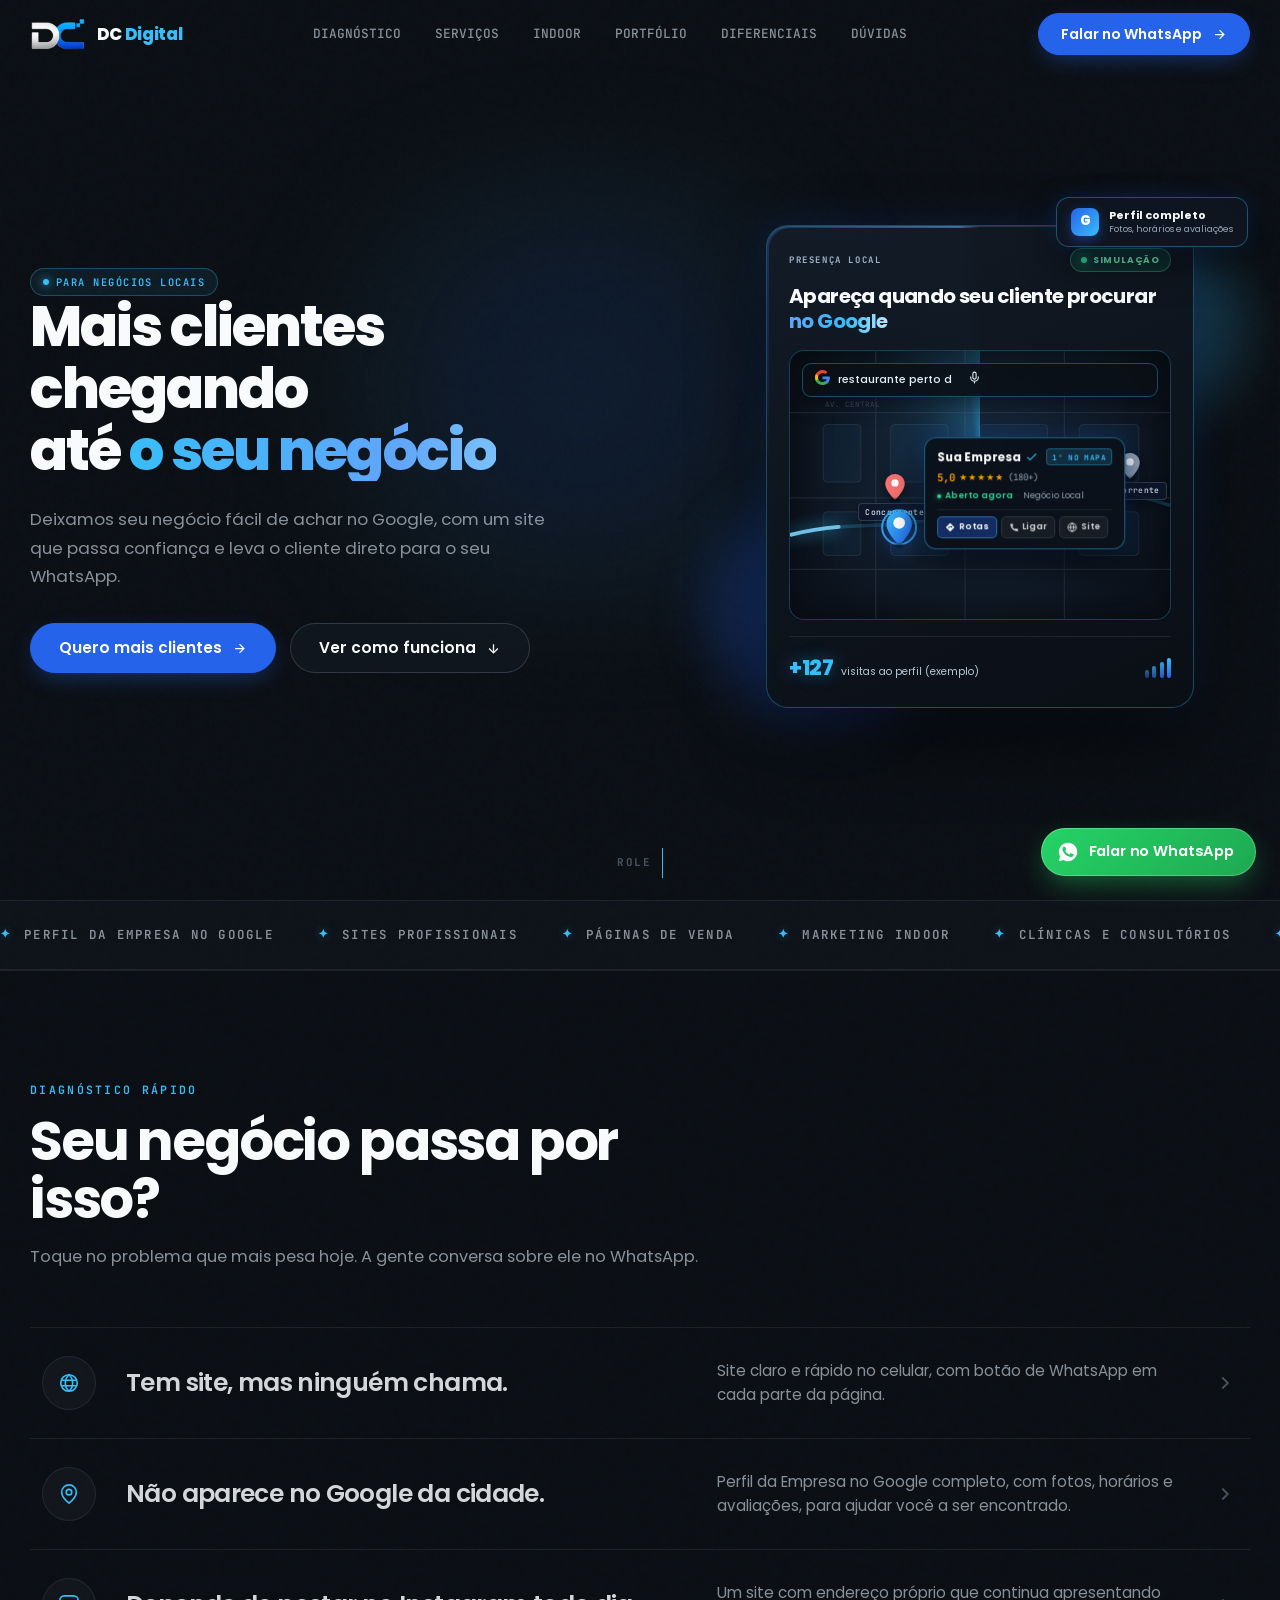
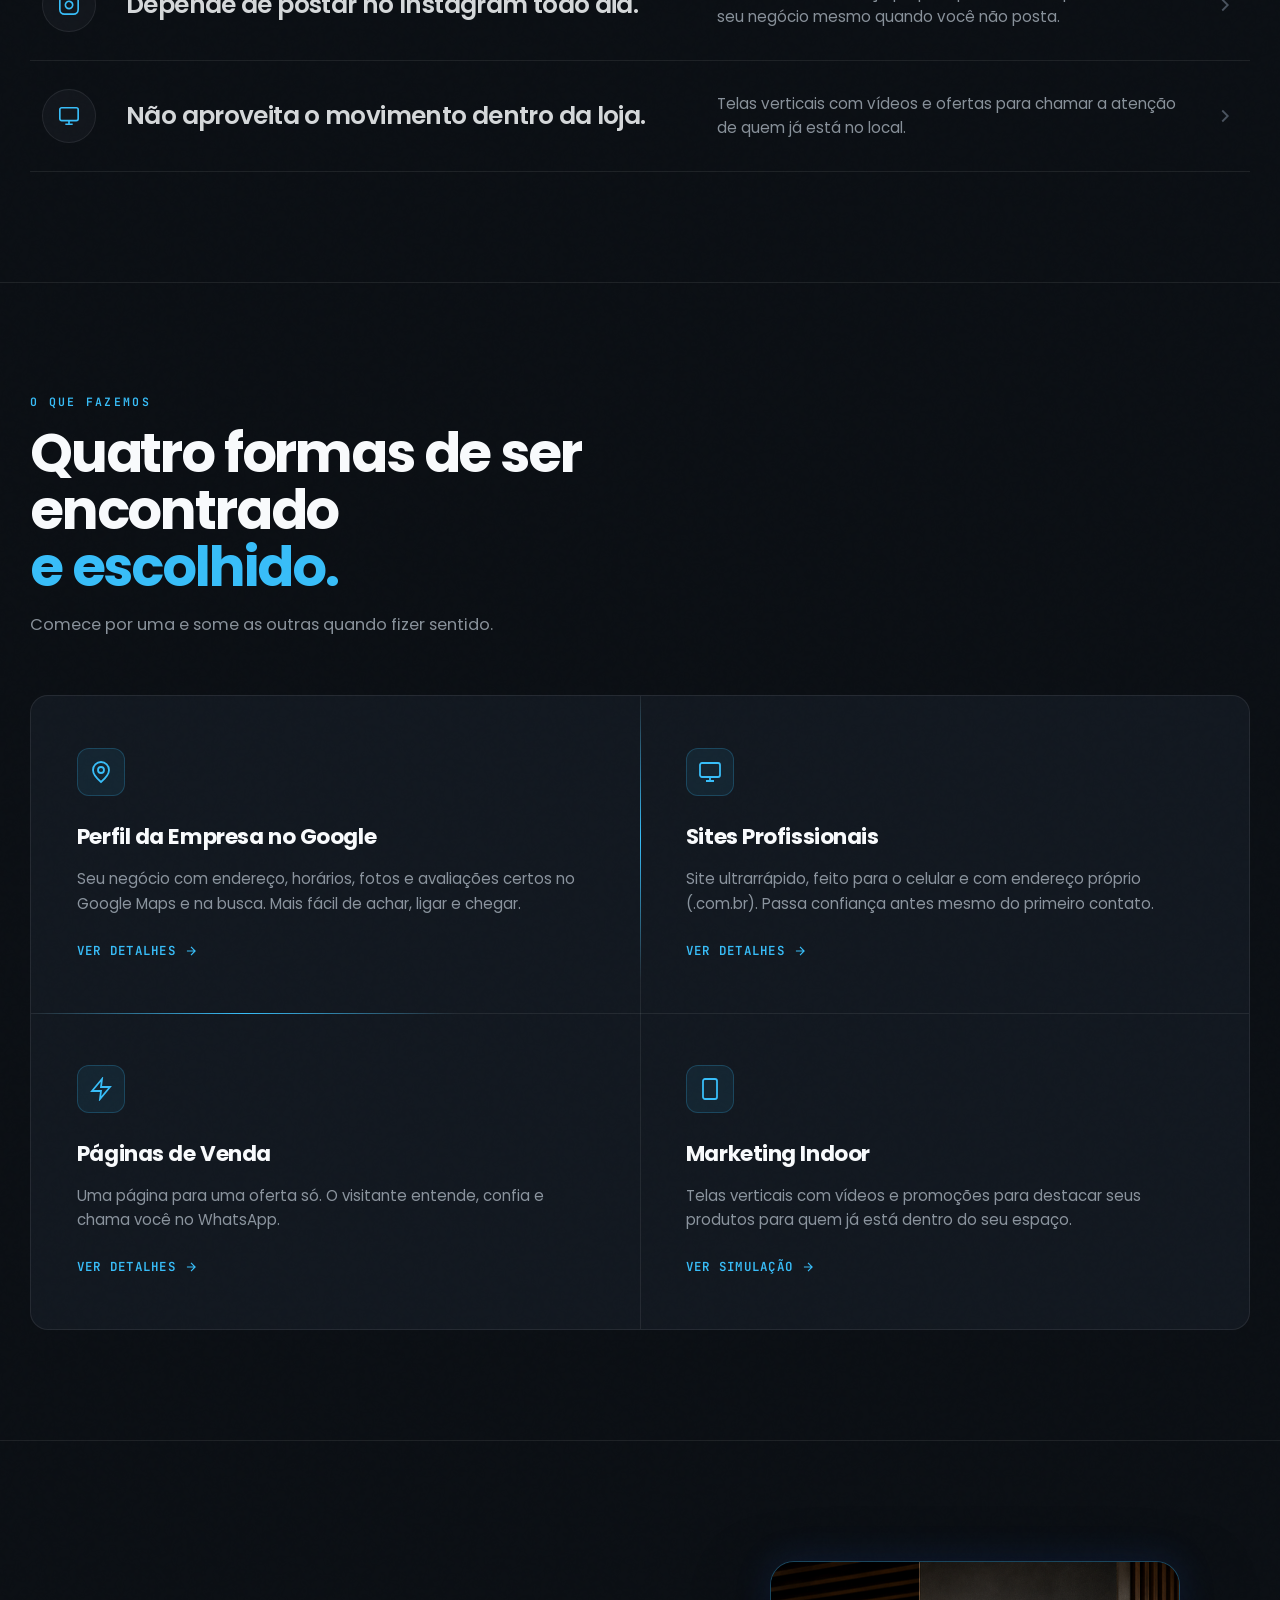
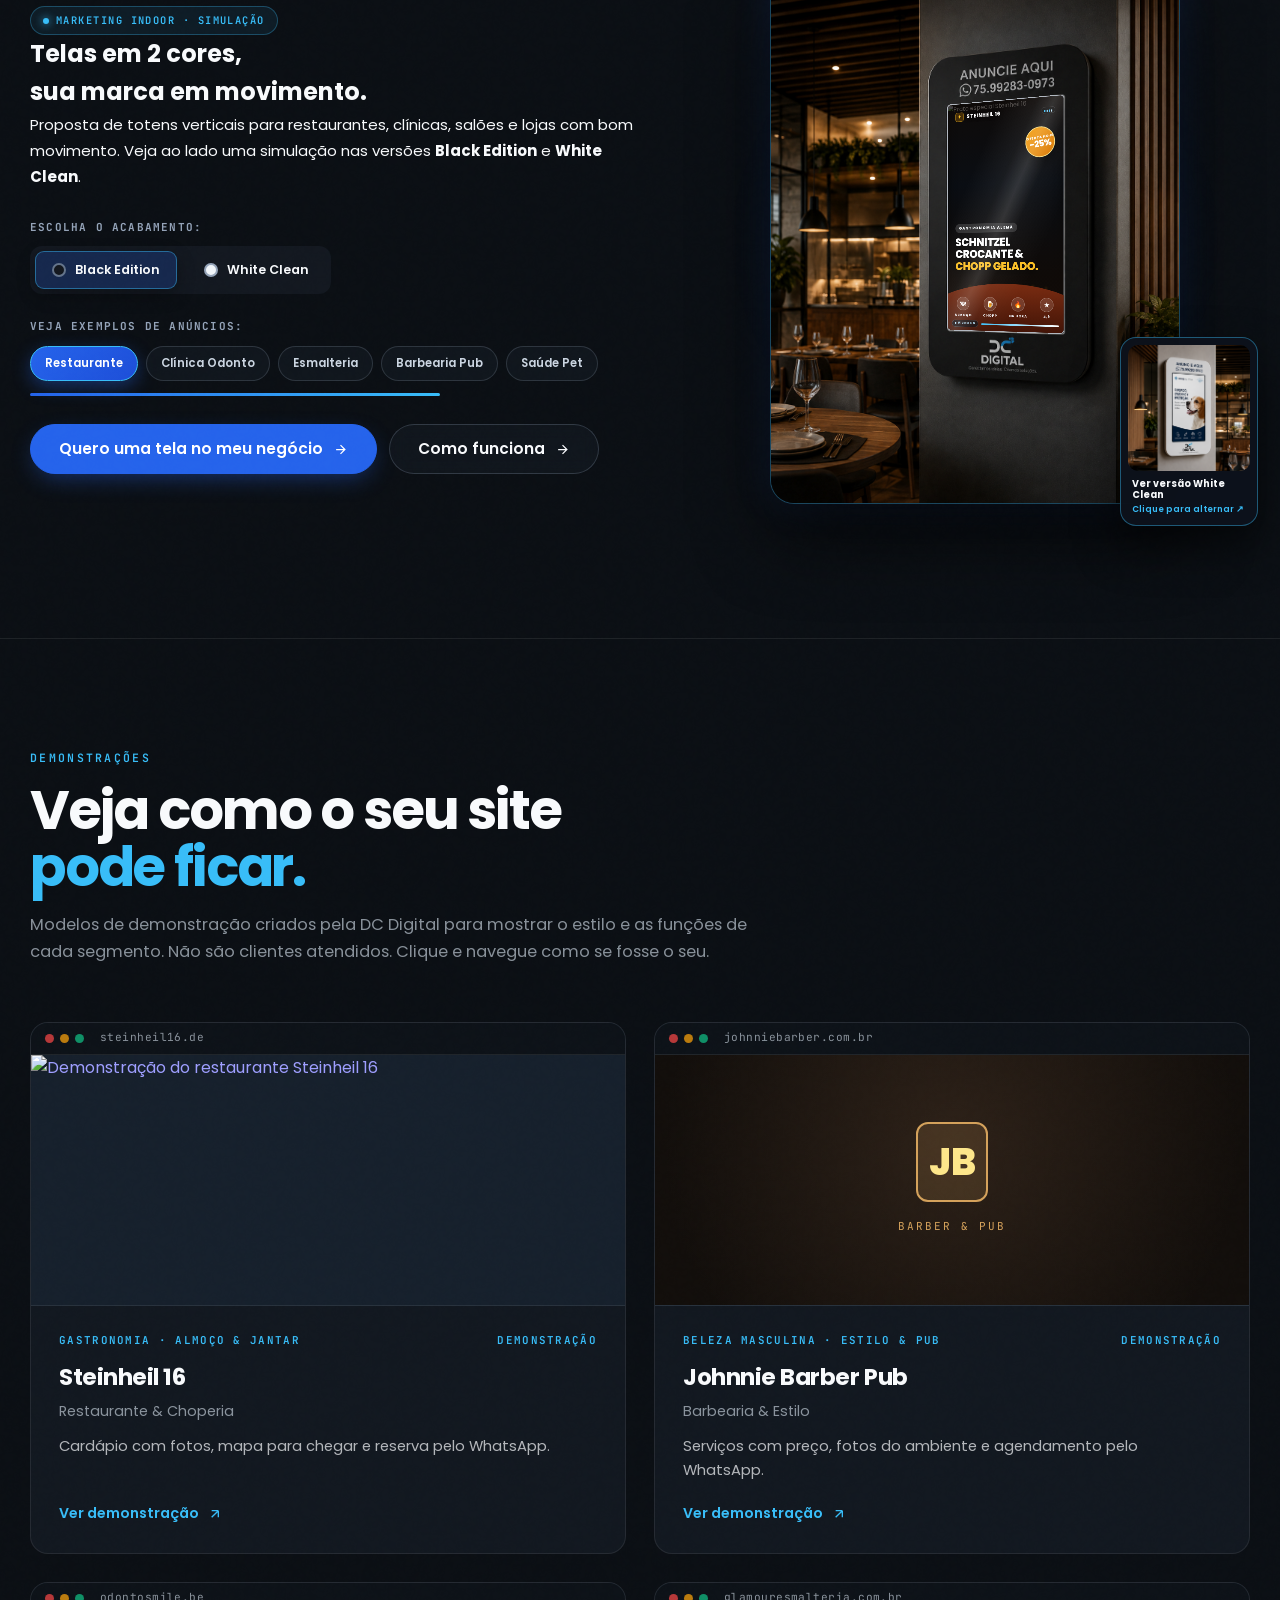
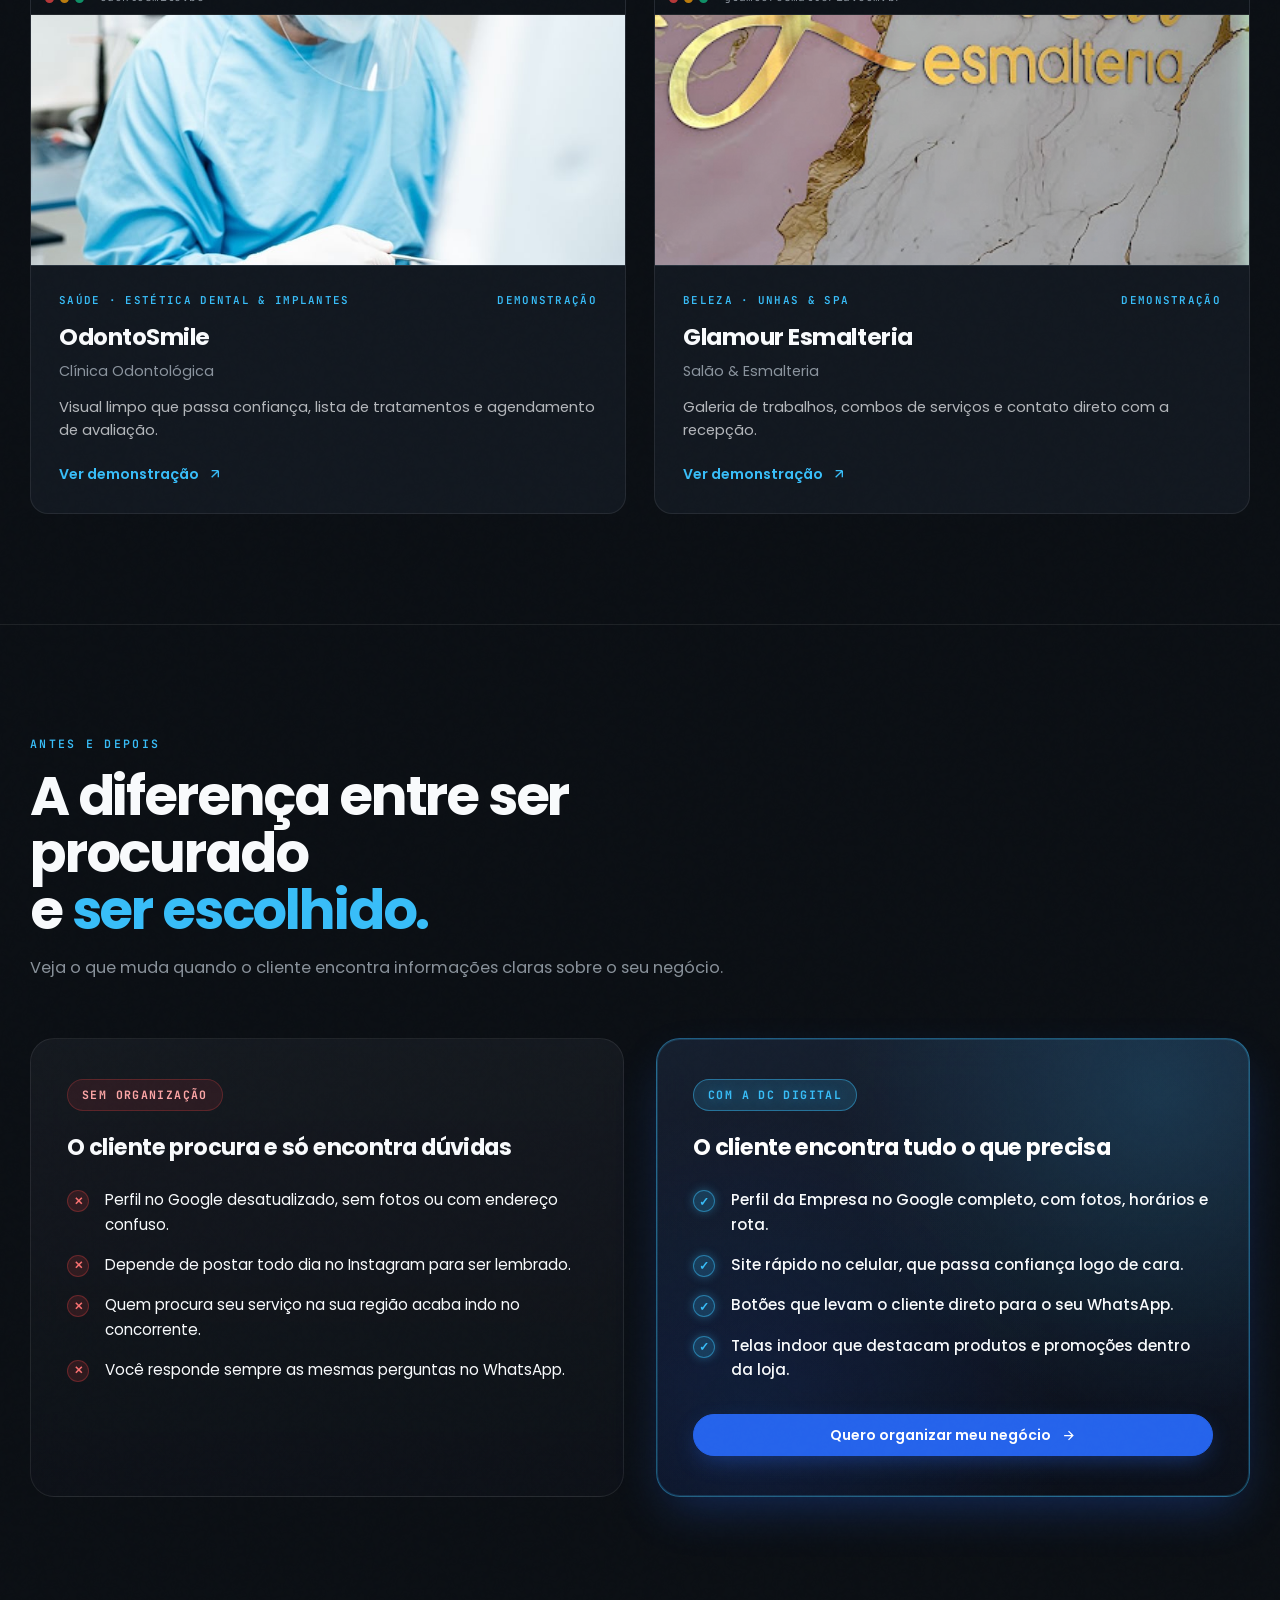
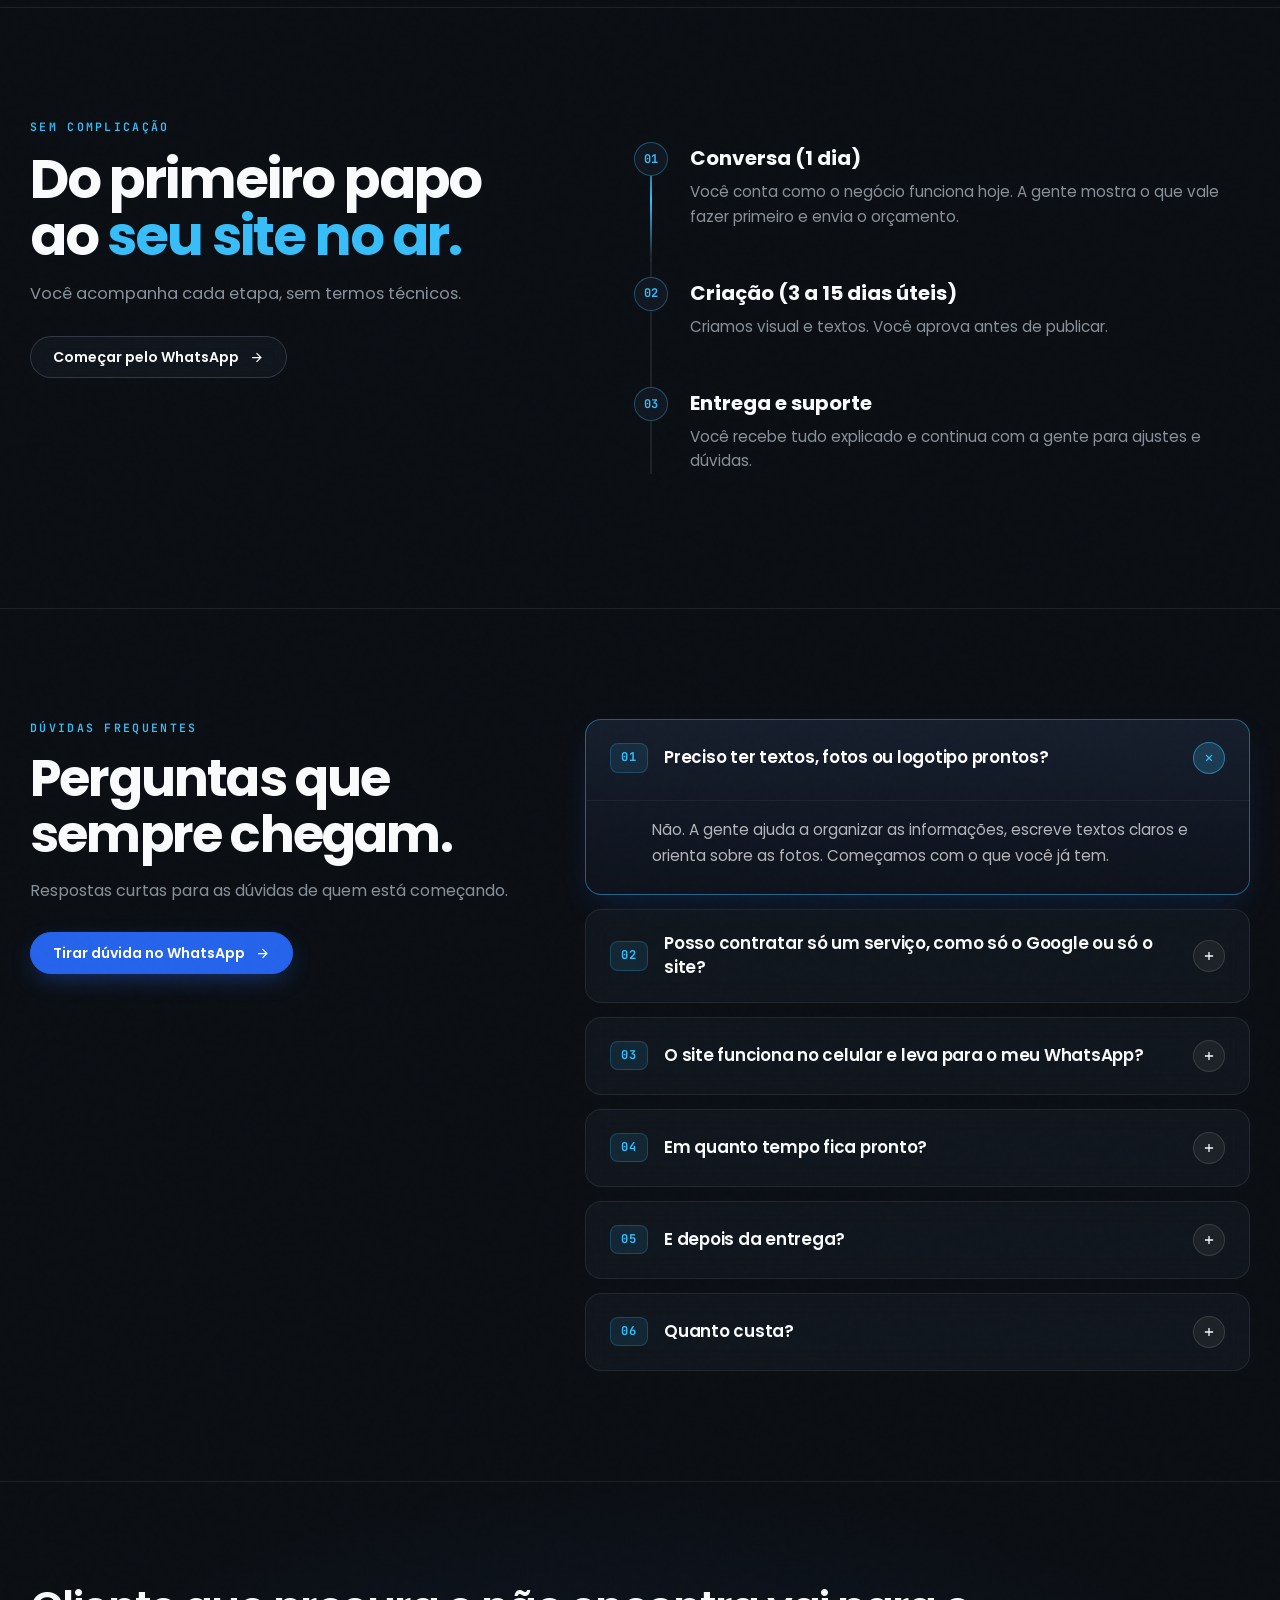
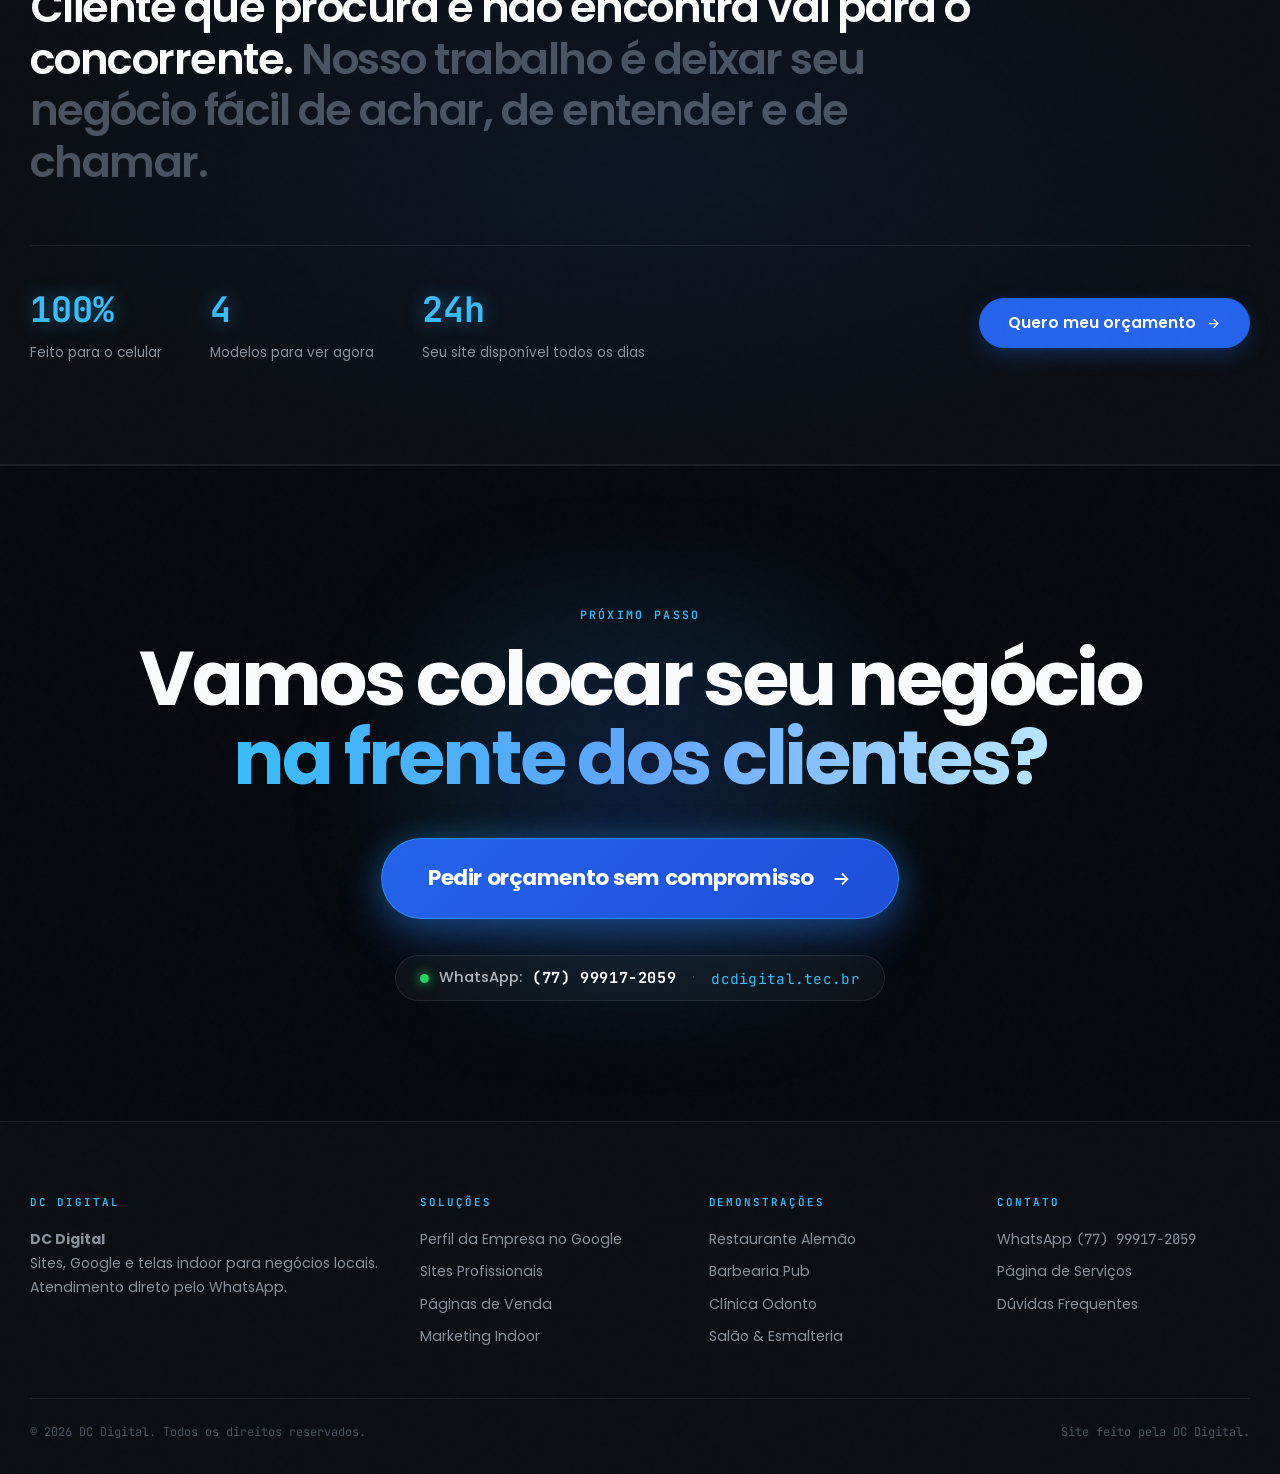
==== commit b4071c96: "Redesign do radar no hero: substitui texto rotacionado por interface realista do Google Maps com pin" ====
--- a/index.html
+++ b/index.html
@@ -23,7 +23,7 @@
     <link rel="preconnect" href="https://fonts.googleapis.com" />
     <link rel="preconnect" href="https://fonts.gstatic.com" crossorigin />
     <link href="https://fonts.googleapis.com/css2?family=JetBrains+Mono:wght@400;500;600;700&family=Poppins:wght@400;500;600;700;800&display=swap" rel="stylesheet" />
-    <link rel="stylesheet" href="styles.css?v=22" />
+    <link rel="stylesheet" href="styles.css?v=23" />
     <script defer src="script.js?v=22"></script>
     <script defer src="hero-interactions.js?v=20"></script>
     <script type="application/ld+json">
@@ -148,36 +148,132 @@
 
               <div class="map-panel map-panel-modern">
                 <div class="map-radar-sweep" aria-hidden="true"></div>
+
+                <!-- Google Maps Style Search Bar -->
                 <div class="map-search">
-                  <span class="search-icon">⌕</span>
+                  <span class="search-google-g" aria-hidden="true">
+                    <svg viewBox="0 0 24 24" width="15" height="15">
+                      <path fill="#4285F4" d="M23.745 12.27c0-.7-.06-1.4-.19-2.07H12v4.51h6.6c-.29 1.52-1.14 2.82-2.4 3.68v3.05h3.88c2.27-2.09 3.665-5.17 3.665-9.17Z"/>
+                      <path fill="#34A853" d="M12 24c3.24 0 5.95-1.08 7.93-2.91l-3.88-3.05c-1.08.72-2.45 1.16-4.05 1.16-3.12 0-5.77-2.1-6.72-4.93H1.25v3.15C3.26 21.36 7.33 24 12 24Z"/>
+                      <path fill="#FBBC05" d="M5.28 14.27c-.25-.72-.38-1.49-.38-2.27s.13-1.55.38-2.27V6.58H1.25C.45 8.16 0 9.97 0 12c0 2.03.45 3.84 1.25 5.42l4.03-3.15Z"/>
+                      <path fill="#EA4335" d="M12 4.75c1.77 0 3.35.61 4.6 1.8l3.42-3.42C17.95 1.19 15.24 0 12 0 7.33 0 3.26 2.64 1.25 6.58l4.03 3.15c.95-2.83 3.6-4.98 6.72-4.98Z"/>
+                    </svg>
+                  </span>
                   <span class="map-search-text" data-search-text></span>
-                  <i aria-hidden="true"></i>
-                </div>
-
-                <svg class="map-svg" viewBox="0 0 360 220" aria-hidden="true">
-                  <path d="M-20 58H380M-20 132H380M82-15V235M184-15V235M288-15V235M18 22L345 190M-10 180L365 40" />
-                  <path class="map-road-main" d="M-20 156C72 114 114 166 184 96S296 74 380 124" />
-                  <path class="map-road-pulse" d="M-20 156C72 114 114 166 184 96S296 74 380 124" />
-                  <rect x="24" y="70" width="42" height="26" rx="4" />
-                  <rect x="130" y="80" width="38" height="28" rx="4" />
-                  <rect x="220" y="140" width="48" height="30" rx="4" />
+                  <span class="search-cursor" aria-hidden="true"></span>
+                  <span class="search-mic" aria-hidden="true">
+                    <svg viewBox="0 0 24 24" width="13" height="13" fill="none" stroke="currentColor" stroke-width="2"><path d="M12 2a3 3 0 0 0-3 3v7a3 3 0 0 0 6 0V5a3 3 0 0 0-3-3Z"/><path d="M19 10v2a7 7 0 0 1-14 0v-2"/><line x1="12" y1="19" x2="12" y2="23"/></svg>
+                  </span>
+                </div>
+
+                <!-- Realistic City Map Vector -->
+                <svg class="map-svg" viewBox="0 0 360 270" aria-hidden="true">
+                  <!-- City street grid -->
+                  <path d="M-20 62 H380 M-20 148 H380 M-20 220 H380 M75 -10 V280 M165 -10 V280 M265 -10 V280" stroke="rgba(148, 163, 184, 0.12)" stroke-width="1.2" fill="none" />
+                  
+                  <!-- City blocks / buildings -->
+                  <rect x="22" y="74" width="38" height="58" rx="4" fill="rgba(56, 189, 248, 0.04)" stroke="rgba(148, 163, 184, 0.14)" />
+                  <rect x="90" y="74" width="58" height="58" rx="4" fill="rgba(56, 189, 248, 0.04)" stroke="rgba(148, 163, 184, 0.14)" />
+                  <rect x="180" y="74" width="68" height="58" rx="4" fill="rgba(56, 189, 248, 0.05)" stroke="rgba(148, 163, 184, 0.16)" />
+                  <rect x="280" y="74" width="60" height="58" rx="4" fill="rgba(56, 189, 248, 0.04)" stroke="rgba(148, 163, 184, 0.14)" />
+
+                  <rect x="22" y="162" width="38" height="44" rx="4" fill="rgba(56, 189, 248, 0.04)" stroke="rgba(148, 163, 184, 0.14)" />
+                  <rect x="90" y="162" width="58" height="44" rx="4" fill="rgba(56, 189, 248, 0.04)" stroke="rgba(148, 163, 184, 0.14)" />
+                  <rect x="280" y="162" width="60" height="44" rx="4" fill="rgba(56, 189, 248, 0.04)" stroke="rgba(148, 163, 184, 0.14)" />
+
+                  <!-- Main road -->
+                  <path class="map-road-main" d="M-10 185 C70 165 115 190 180 148 S285 130 370 155" fill="none" />
+                  
+                  <!-- Animated blue GPS navigation route towards the business -->
+                  <path class="map-road-pulse" d="M-10 185 C70 165 115 190 180 148" fill="none" />
+
+                  <!-- Street names -->
+                  <text x="24" y="56" fill="rgba(148, 163, 184, 0.45)" font-size="7.5" font-family="'JetBrains Mono', monospace" letter-spacing="1">AV. CENTRAL</text>
+                  <text x="272" y="142" fill="rgba(148, 163, 184, 0.45)" font-size="7.5" font-family="'JetBrains Mono', monospace" letter-spacing="1">R. DO COMÉRCIO</text>
                 </svg>
 
-                <div class="map-pin pin-competitor pin-1" style="left: 24%; top: 46%;" tabindex="0">
-                  <div class="pin-head"></div>
-                  <span class="pin-tag">Concorrente</span>
-                </div>
-                <div class="map-pin pin-competitor pin-2" style="left: 76%; top: 38%;" tabindex="0">
-                  <div class="pin-head"></div>
-                  <span class="pin-tag">Concorrente</span>
-                </div>
-
-                <div class="map-pin pin-featured" style="left: 51%; top: 49%;" tabindex="0">
-                  <div class="pin-radar"></div>
-                  <div class="pin-head pin-crown">★</div>
-                  <div class="pin-tooltip">
-                    <strong>Sua Empresa Aqui</strong>
-                    <div class="stars">★★★★★ <span>5,0 (180+)</span></div>
+                <!-- Competitor 1 (Left side, standing upright Google pin) -->
+                <div class="gmap-marker marker-competitor-1" tabindex="0" title="Concorrente">
+                  <div class="gmap-pin-body">
+                    <svg viewBox="0 0 24 32" class="gmap-pin-svg" aria-hidden="true">
+                      <path d="M12 0C5.37 0 0 5.37 0 12c0 9 12 20 12 20s12-11 12-20c0-6.63-5.37-12-12-12z" fill="#f87171"/>
+                      <circle cx="12" cy="11" r="4.5" fill="#ffffff"/>
+                    </svg>
+                    <span class="gmap-pin-shadow"></span>
+                  </div>
+                  <span class="gmap-marker-tag">Concorrente</span>
+                </div>
+
+                <!-- Competitor 2 (Right side, standing upright Google pin) -->
+                <div class="gmap-marker marker-competitor-2" tabindex="0" title="Concorrente">
+                  <div class="gmap-pin-body">
+                    <svg viewBox="0 0 24 32" class="gmap-pin-svg" aria-hidden="true">
+                      <path d="M12 0C5.37 0 0 5.37 0 12c0 9 12 20 12 20s12-11 12-20c0-6.63-5.37-12-12-12z" fill="#94a3b8"/>
+                      <circle cx="12" cy="11" r="4.5" fill="#ffffff"/>
+                    </svg>
+                    <span class="gmap-pin-shadow"></span>
+                  </div>
+                  <span class="gmap-marker-tag">Concorrente</span>
+                </div>
+
+                <!-- Featured Business: SUA EMPRESA (Standing upright Blue Pin + Realistic Google Profile Card) -->
+                <div class="gmap-featured-container" tabindex="0">
+                  <div class="gmap-featured-marker">
+                    <span class="gmap-radar-pulse"></span>
+                    <div class="gmap-pin-body gmap-pin-blue">
+                      <svg viewBox="0 0 24 32" class="gmap-pin-svg" aria-hidden="true">
+                        <defs>
+                          <linearGradient id="pinBlueGrad" x1="0%" y1="0%" x2="100%" y2="100%">
+                            <stop offset="0%" stop-color="#38bdf8" />
+                            <stop offset="100%" stop-color="#2563eb" />
+                          </linearGradient>
+                        </defs>
+                        <path d="M12 0C5.37 0 0 5.37 0 12c0 9 12 20 12 20s12-11 12-20c0-6.63-5.37-12-12-12z" fill="url(#pinBlueGrad)"/>
+                        <circle cx="12" cy="11" r="5.5" fill="#ffffff"/>
+                      </svg>
+                      <span class="gmap-star-icon">★</span>
+                      <span class="gmap-pin-shadow"></span>
+                    </div>
+                  </div>
+
+                  <!-- Google Maps Verified Business Card -->
+                  <div class="gmap-business-card">
+                    <div class="gbc-header">
+                      <div class="gbc-title-box">
+                        <strong class="gbc-name">Sua Empresa</strong>
+                        <span class="gbc-verified" title="Perfil Verificado no Google">
+                          <svg viewBox="0 0 24 24" width="13" height="13" fill="#38bdf8"><path d="M9 16.17L4.83 12l-1.42 1.41L9 19 21 7l-1.41-1.41z"/></svg>
+                        </span>
+                      </div>
+                      <span class="gbc-chip">1º NO MAPA</span>
+                    </div>
+
+                    <div class="gbc-rating">
+                      <strong class="gbc-score">5,0</strong>
+                      <span class="gbc-stars">★★★★★</span>
+                      <span class="gbc-count">(180+)</span>
+                    </div>
+
+                    <div class="gbc-status-line">
+                      <span class="gbc-open"><i class="gbc-live-dot"></i> Aberto agora</span>
+                      <span class="gbc-sep">·</span>
+                      <span class="gbc-category">Negócio Local</span>
+                    </div>
+
+                    <div class="gbc-action-bar">
+                      <span class="gbc-action-btn gbc-action-primary">
+                        <svg viewBox="0 0 24 24" width="10" height="10" fill="currentColor"><path d="M21.71 11.29l-9-9a1 1 0 0 0-1.42 0l-9 9a1 1 0 0 0 0 1.42l9 9a1 1 0 0 0 1.42 0l9-9a1 1 0 0 0 0-1.42zM14 14.5V12h-4v3H8v-4a1 1 0 0 1 1-1h5V7.5l3.5 3.5-3.5 3.5z"/></svg>
+                        Rotas
+                      </span>
+                      <span class="gbc-action-btn">
+                        <svg viewBox="0 0 24 24" width="10" height="10" fill="currentColor"><path d="M20.01 15.38c-1.23 0-2.42-.2-3.53-.56a.977.977 0 0 0-1.01.24l-1.57 1.97c-2.83-1.44-5.15-3.75-6.59-6.59l1.97-1.57c.28-.28.36-.67.25-1.02A11.36 11.36 0 0 1 8.5 4.3c0-.55-.45-1-1-1H4c-.55 0-1 .45-1 1 0 9.39 7.61 17 17 17 .55 0 1-.45 1-1v-3.5c0-.55-.45-1-1-1z"/></svg>
+                        Ligar
+                      </span>
+                      <span class="gbc-action-btn">
+                        <svg viewBox="0 0 24 24" width="10" height="10" fill="none" stroke="currentColor" stroke-width="2"><circle cx="12" cy="12" r="10"/><path d="M12 2a14.5 14.5 0 0 0 0 20 14.5 14.5 0 0 0 0-20M2 12h20"/></svg>
+                        Site
+                      </span>
+                    </div>
                   </div>
                 </div>
               </div>
--- a/styles.css
+++ b/styles.css
@@ -1524,7 +1524,7 @@
 
 /* Map Stage */
 .map-panel-modern {
-  height: 256px;
+  height: 270px;
   position: relative;
   overflow: hidden;
   border-radius: 15px;
@@ -1623,170 +1623,271 @@
   animation: search-caret 0.7s steps(1) infinite;
 }
 
-/* Map Pins */
-.map-pin {
+/* Upright Google Maps Markers (Zero 45deg rotation!) */
+.gmap-marker {
   position: absolute;
   z-index: 4;
-  width: 10px;
-  height: 10px;
-  border-radius: 50% 50% 50% 0;
-  transform: rotate(-45deg);
+  display: flex;
+  flex-direction: column;
+  align-items: center;
   cursor: pointer;
-  transition: filter 0.25s, transform 0.25s;
-}
-.map-pin-muted {
-  background: #64748b;
-  border: 1.5px solid rgba(255, 255, 255, 0.45);
-}
-.map-pin-a {
-  left: 21%;
-  top: 48%;
-  animation: pin-radar-ping 4s ease-in-out 0.6s infinite;
-}
-.map-pin-b {
-  right: 20%;
-  top: 36%;
-  animation: pin-radar-ping 4s ease-in-out 1.8s infinite;
-}
-.map-pin-c {
-  left: 66%;
-  top: 56%;
-  animation: pin-radar-ping 4s ease-in-out 2.9s infinite;
-}
-
-.map-pin-client {
-  left: 50%;
-  top: 43%;
-  margin-left: -12px;
-  margin-top: -12px;
-  width: 24px;
-  height: 24px;
-  background: linear-gradient(135deg, #2563eb, #38bdf8);
-  border: 2.5px solid #ffffff;
-  box-shadow: 0 0 24px rgba(56, 189, 248, 0.95);
-  animation: client-pin-float 2.4s ease-in-out infinite;
-}
-.map-pin-client:before,
-.map-pin-client:after {
-  content: '';
-  position: absolute;
-  inset: -12px;
-  border: 2px solid rgba(56, 189, 248, 0.85);
-  border-radius: 50%;
-  transform: rotate(45deg);
-  animation: radar-wave 2.2s cubic-bezier(0.16, 1, 0.3, 1) infinite;
-}
-.map-pin-client:after {
-  animation-delay: 1.1s;
-}
-.map-pin-client i {
-  width: 6px;
-  height: 6px;
-  position: absolute;
-  left: 6.5px;
-  top: 6.5px;
-  border-radius: 50%;
-  background: white;
-}
-
-.map-pin b {
-  position: absolute;
-  left: 14px;
-  bottom: 14px;
-  z-index: 8;
-  width: max-content;
-  padding: 5px 9px;
-  border: 1px solid rgba(56, 189, 248, 0.4);
-  border-radius: 6px;
-  color: #e6f4ff;
-  background: rgba(11, 15, 20, 0.95);
-  font: 600 8px 'Poppins', sans-serif;
-  opacity: 0;
-  pointer-events: none;
-  transform: translateY(4px) rotate(45deg);
-  transition: opacity 0.2s, transform 0.2s;
-}
-.map-pin:hover,
-.map-pin:focus-visible,
-.map-pin.pin-selected {
-  filter: drop-shadow(0 0 8px var(--cyan));
-  transform: rotate(-45deg) scale(1.3);
-  outline: none;
-}
-.map-pin:hover b,
-.map-pin:focus-visible b,
-.map-pin.pin-selected b {
-  opacity: 1;
-  transform: translateY(0) rotate(45deg);
-}
-
-/* Sleek Compact Business Profile Dock inside Map */
-.business-profile {
-  position: absolute;
+  user-select: none;
+  transition: transform 0.25s cubic-bezier(0.2, 0.8, 0.2, 1);
+}
+.gmap-marker:hover {
+  transform: translateY(-3px) scale(1.05);
   z-index: 5;
-  left: 12px;
-  right: 12px;
-  bottom: 12px;
-  padding: 10px 12px;
-  border: 1px solid rgba(56, 189, 248, 0.28);
-  border-radius: 11px;
-  background: rgba(11, 16, 23, 0.92);
-  backdrop-filter: blur(12px);
-  box-shadow: 0 12px 28px rgba(0, 0, 0, 0.45);
-}
-.profile-heading {
-  display: flex;
-  align-items: center;
-  gap: 10px;
-}
-.profile-avatar {
-  width: 30px;
-  height: 30px;
-  flex-shrink: 0;
+}
+.marker-competitor-1 {
+  left: 18%;
+  top: 46%;
+}
+.marker-competitor-2 {
+  left: 80%;
+  top: 38%;
+}
+
+.gmap-pin-body {
+  position: relative;
+  width: 20px;
+  height: 26px;
   display: grid;
   place-items: center;
-  border-radius: 8px;
-  color: white;
-  background: linear-gradient(135deg, var(--blue), var(--cyan));
-  font-size: 10px;
+}
+.gmap-pin-svg {
+  width: 20px;
+  height: 26px;
+  filter: drop-shadow(0 3px 5px rgba(0, 0, 0, 0.45));
+}
+.gmap-pin-shadow {
+  position: absolute;
+  bottom: -2px;
+  left: 50%;
+  transform: translateX(-50%);
+  width: 10px;
+  height: 4px;
+  background: rgba(0, 0, 0, 0.5);
+  border-radius: 50%;
+  filter: blur(1px);
+}
+
+.gmap-marker-tag {
+  margin-top: 3px;
+  font-family: var(--font-mono);
+  font-size: 8px;
+  font-weight: 600;
+  letter-spacing: 0.04em;
+  color: #cbd5e1;
+  background: rgba(15, 23, 42, 0.92);
+  border: 1px solid rgba(148, 163, 184, 0.25);
+  padding: 1.5px 6px;
+  border-radius: 4px;
+  white-space: nowrap;
+  box-shadow: 0 4px 10px rgba(0, 0, 0, 0.35);
+}
+
+/* Featured Business Container (Google Pin + Business Card) */
+.gmap-featured-container {
+  position: absolute;
+  z-index: 6;
+  left: 48%;
+  top: 48%;
+  transform: translate(-36%, -38%);
+  display: flex;
+  align-items: flex-end;
+  gap: 12px;
+  user-select: none;
+}
+
+.gmap-featured-marker {
+  position: relative;
+  display: flex;
+  flex-direction: column;
+  align-items: center;
+  flex-shrink: 0;
+  cursor: pointer;
+  margin-bottom: 4px;
+}
+.gmap-pin-blue {
+  width: 26px;
+  height: 34px;
+}
+.gmap-pin-blue .gmap-pin-svg {
+  width: 26px;
+  height: 34px;
+  filter: drop-shadow(0 4px 10px rgba(37, 99, 235, 0.65));
+}
+.gmap-star-icon {
+  position: absolute;
+  top: 6px;
+  left: 50%;
+  transform: translateX(-50%);
+  color: #ffffff;
+  font-size: 11px;
   font-weight: 800;
-  box-shadow: 0 4px 12px rgba(37, 99, 235, 0.4);
-}
-.profile-info {
-  min-width: 0;
-  flex: 1;
-}
-.profile-info strong {
-  display: block;
-  font-size: 11px;
+  line-height: 1;
+}
+
+.gmap-radar-pulse {
+  position: absolute;
+  bottom: 0px;
+  left: 50%;
+  transform: translateX(-50%);
+  width: 36px;
+  height: 36px;
+  border-radius: 50%;
+  border: 2px solid rgba(56, 189, 248, 0.85);
+  animation: gmap-radar 2.4s cubic-bezier(0.16, 1, 0.3, 1) infinite;
+  pointer-events: none;
+}
+@keyframes gmap-radar {
+  0% { transform: translateX(-50%) scale(0.3); opacity: 1; }
+  100% { transform: translateX(-50%) scale(1.6); opacity: 0; }
+}
+
+/* Realistic Google Maps Verified Business Card */
+.gmap-business-card {
+  background: rgba(11, 17, 26, 0.96);
+  border: 1px solid rgba(56, 189, 248, 0.45);
+  border-radius: 12px;
+  padding: 10px 12px;
+  box-shadow: 0 16px 36px rgba(0, 0, 0, 0.65), 0 0 20px rgba(37, 99, 235, 0.25);
+  backdrop-filter: blur(14px);
+  -webkit-backdrop-filter: blur(14px);
+  min-width: 175px;
+  text-align: left;
+  transition: transform 0.25s ease, box-shadow 0.25s ease;
+}
+.gmap-business-card:hover {
+  transform: translateY(-2px);
+  border-color: rgba(56, 189, 248, 0.65);
+  box-shadow: 0 20px 42px rgba(0, 0, 0, 0.75), 0 0 26px rgba(56, 189, 248, 0.35);
+}
+
+.gbc-header {
+  display: flex;
+  align-items: center;
+  justify-content: space-between;
+  gap: 8px;
+  margin-bottom: 3px;
+}
+.gbc-title-box {
+  display: inline-flex;
+  align-items: center;
+  gap: 4px;
+}
+.gbc-name {
+  font-family: var(--font-sans);
+  font-size: 11.5px;
   font-weight: 700;
-  color: var(--white);
-  line-height: 1.2;
+  color: #ffffff;
+  letter-spacing: -0.01em;
   white-space: nowrap;
-  overflow: hidden;
-  text-overflow: ellipsis;
-}
-.profile-info small {
-  display: block;
-  margin-top: 2px;
-  color: #9fb2c4;
+}
+.gbc-verified {
+  display: grid;
+  place-items: center;
+}
+.gbc-chip {
+  font-family: var(--font-mono);
+  font-size: 7.5px;
+  font-weight: 700;
+  color: var(--cyan);
+  background: rgba(56, 189, 248, 0.16);
+  border: 1px solid rgba(56, 189, 248, 0.35);
+  padding: 1.5px 5px;
+  border-radius: 4px;
+  letter-spacing: 0.05em;
+  white-space: nowrap;
+}
+
+.gbc-rating {
+  display: flex;
+  align-items: center;
+  gap: 4px;
+  margin-bottom: 3px;
+}
+.gbc-score {
+  font-family: var(--font-mono);
+  font-weight: 700;
+  color: #f59e0b;
+  font-size: 10.5px;
+}
+.gbc-stars {
+  color: #f59e0b;
+  font-size: 8.5px;
+  letter-spacing: 1px;
+}
+.gbc-count {
+  color: #94a3b8;
   font-size: 9px;
-  line-height: 1.2;
-}
-.profile-info .stars {
-  color: #fbbf24;
-  letter-spacing: 1px;
-}
-.profile-badge {
-  flex-shrink: 0;
-  padding: 5px 9px;
-  border-radius: 6px;
-  background: rgba(37, 99, 235, 0.25);
-  border: 1px solid rgba(56, 189, 248, 0.45);
-  color: #7dd3fc;
-  font-size: 9px;
+  font-family: var(--font-mono);
+}
+
+.gbc-status-line {
+  display: flex;
+  align-items: center;
+  gap: 4px;
+  font-size: 8.5px;
+  color: #94a3b8;
+  margin-bottom: 7px;
+}
+.gbc-open {
+  display: inline-flex;
+  align-items: center;
+  gap: 4px;
+  color: #34d399;
   font-weight: 600;
-  animation: badge-glow 1.8s ease-in-out infinite alternate;
+}
+.gbc-live-dot {
+  width: 4px;
+  height: 4px;
+  border-radius: 50%;
+  background: #34d399;
+  box-shadow: 0 0 6px #34d399;
+}
+.gbc-sep {
+  color: #475569;
+}
+.gbc-category {
+  color: #94a3b8;
+}
+
+.gbc-action-bar {
+  display: flex;
+  align-items: center;
+  gap: 4px;
+  border-top: 1px solid rgba(255, 255, 255, 0.08);
+  padding-top: 6px;
+}
+.gbc-action-btn {
+  display: inline-flex;
+  align-items: center;
+  gap: 3.5px;
+  padding: 3px 7px;
+  border-radius: 5px;
+  font-size: 8.5px;
+  font-weight: 600;
+  font-family: var(--font-sans);
+  background: rgba(255, 255, 255, 0.05);
+  border: 1px solid rgba(255, 255, 255, 0.1);
+  color: var(--light-85);
+  cursor: pointer;
+  transition: background 0.2s ease, border-color 0.2s ease, color 0.2s ease;
+}
+.gbc-action-btn:hover {
+  background: rgba(255, 255, 255, 0.12);
+  border-color: rgba(255, 255, 255, 0.2);
+  color: #ffffff;
+}
+.gbc-action-primary {
+  background: rgba(37, 99, 235, 0.35);
+  border-color: rgba(56, 189, 248, 0.45);
+  color: #ffffff;
+}
+.gbc-action-primary:hover {
+  background: rgba(37, 99, 235, 0.55);
+  border-color: rgba(56, 189, 248, 0.65);
 }
 
 /* Bottom Metrics Bar */
